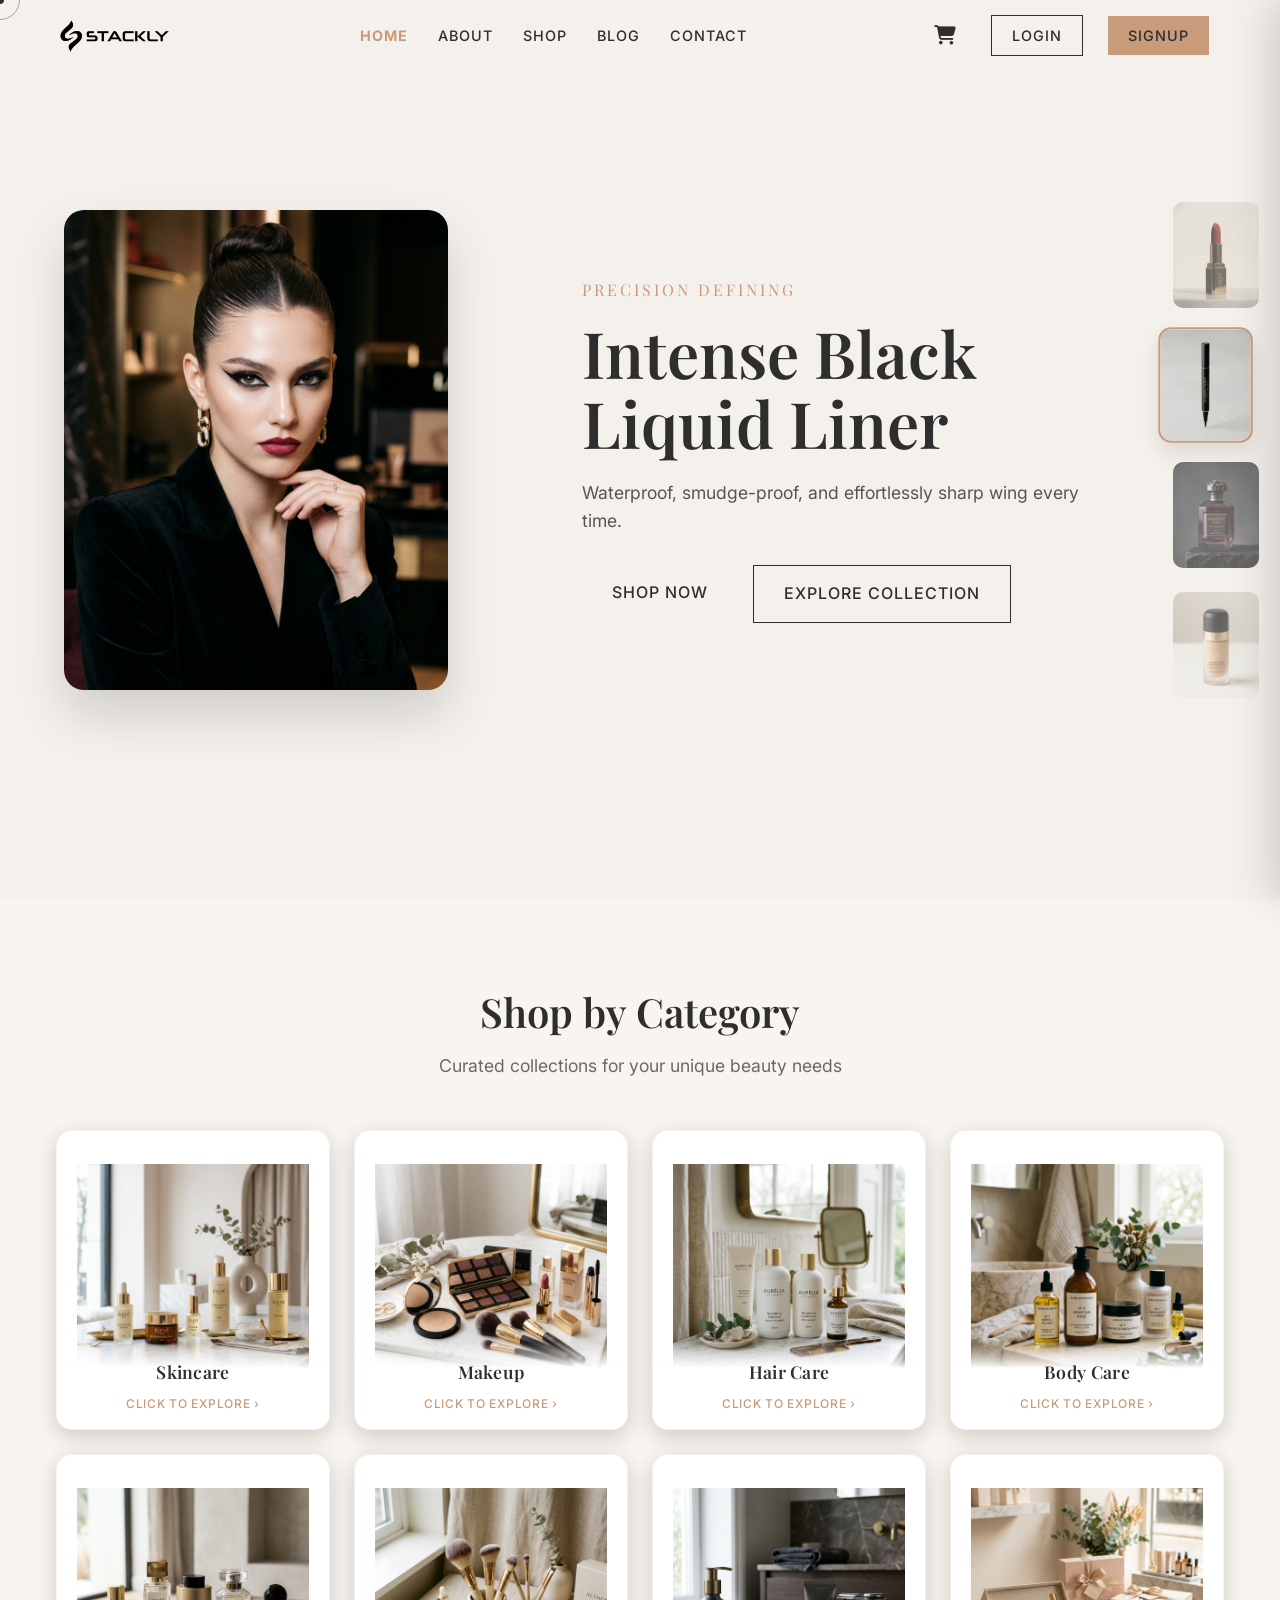
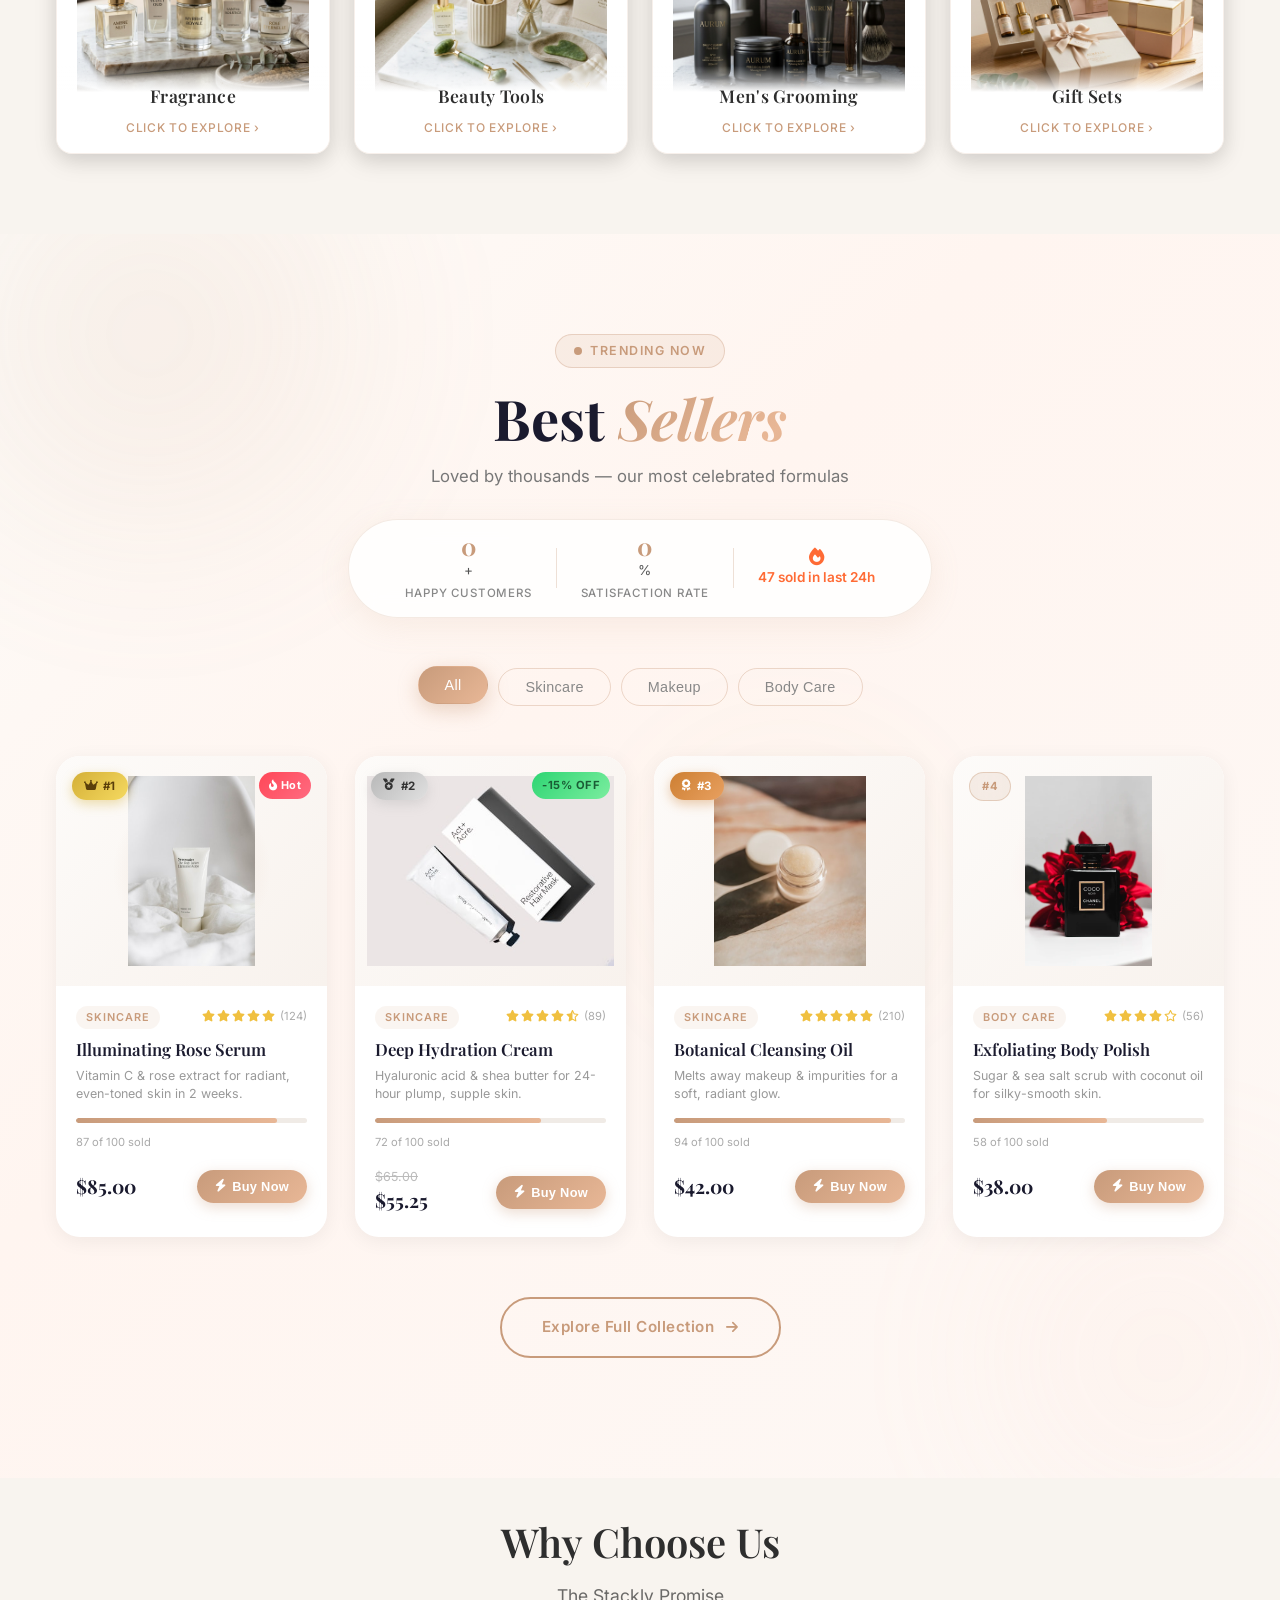
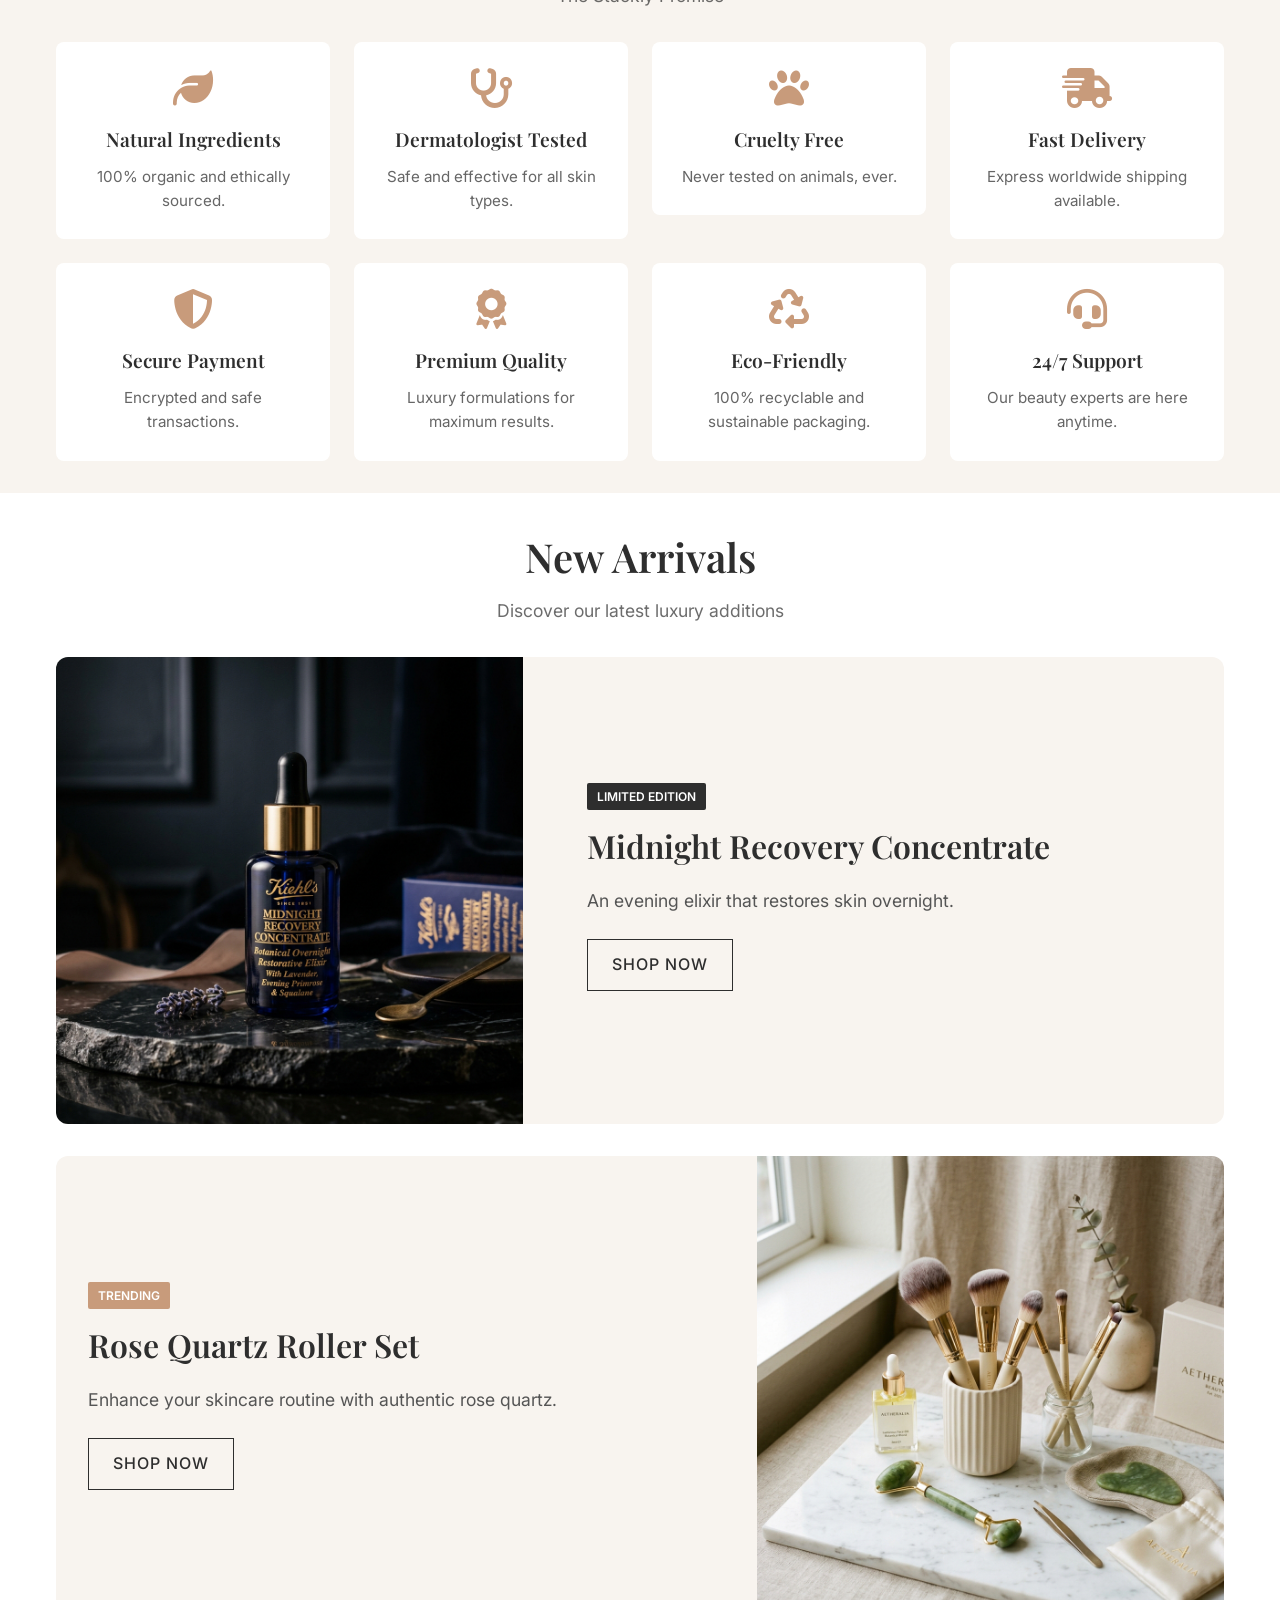
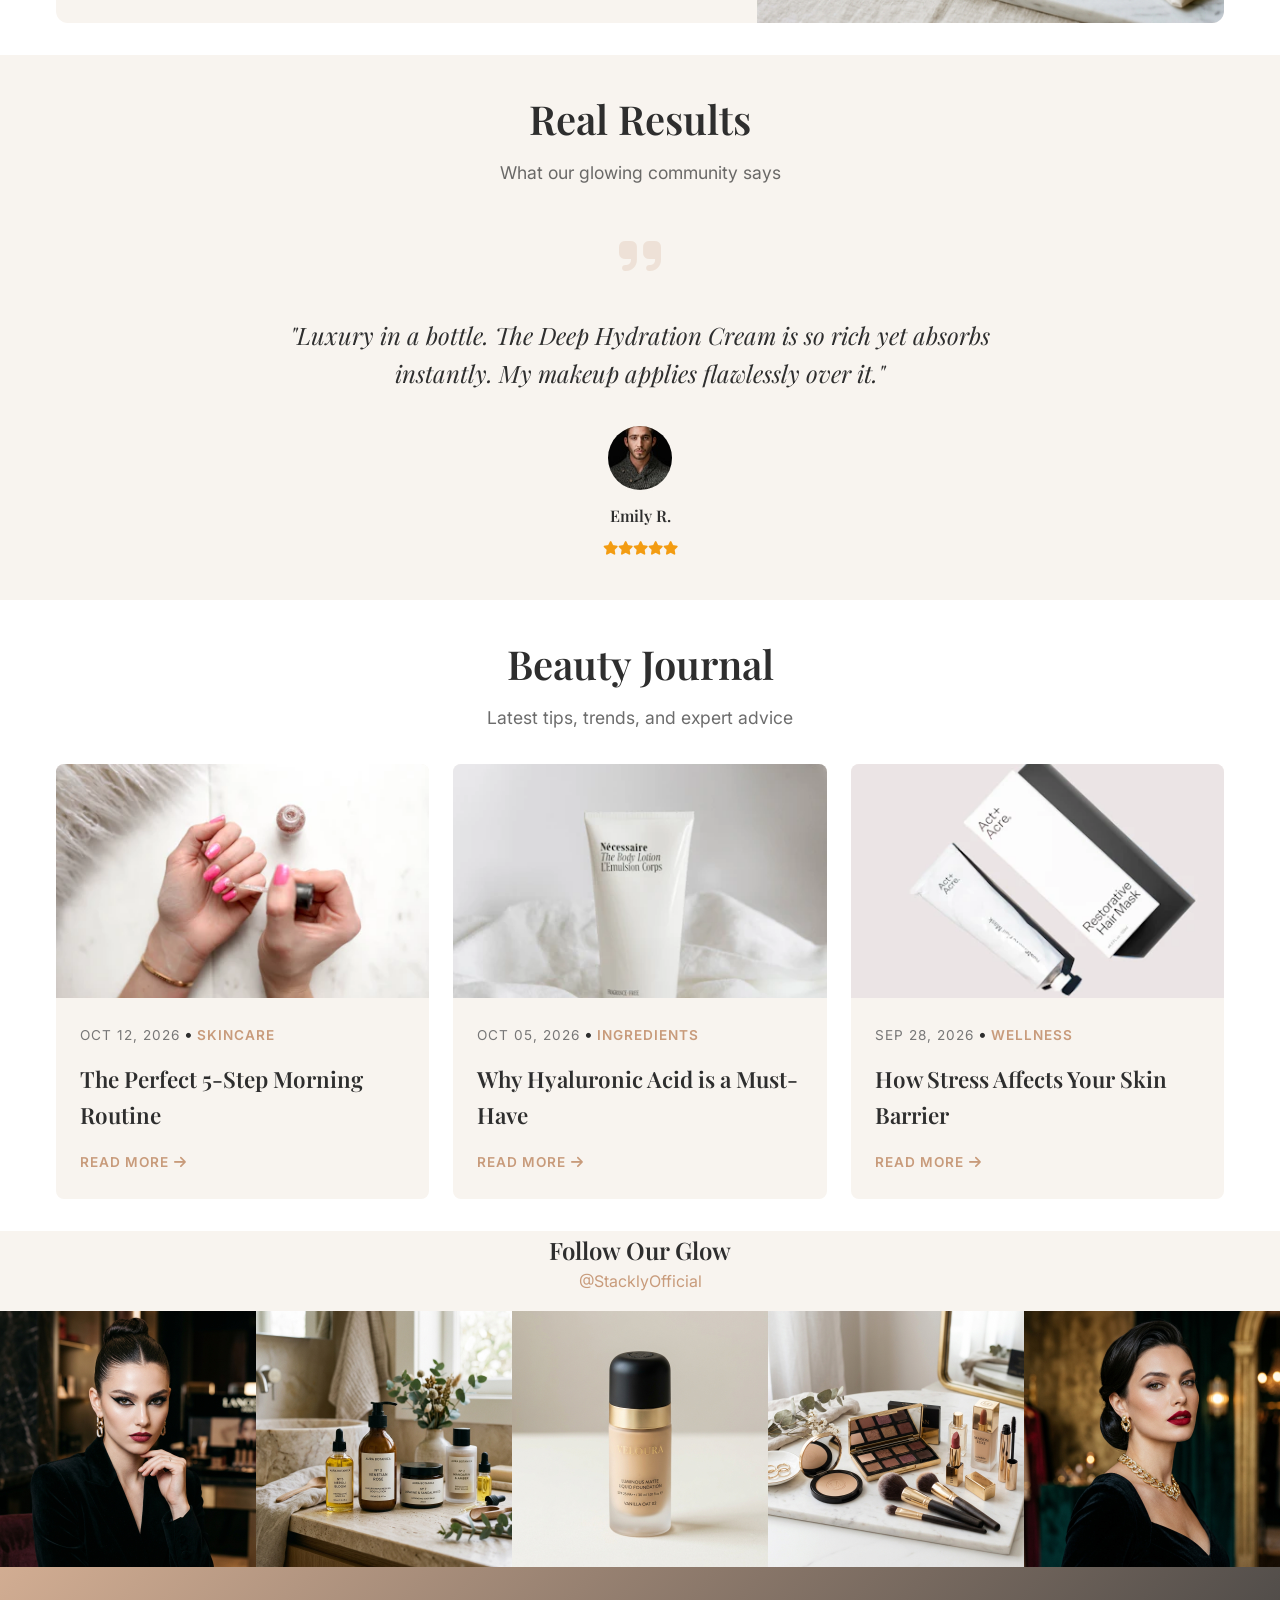
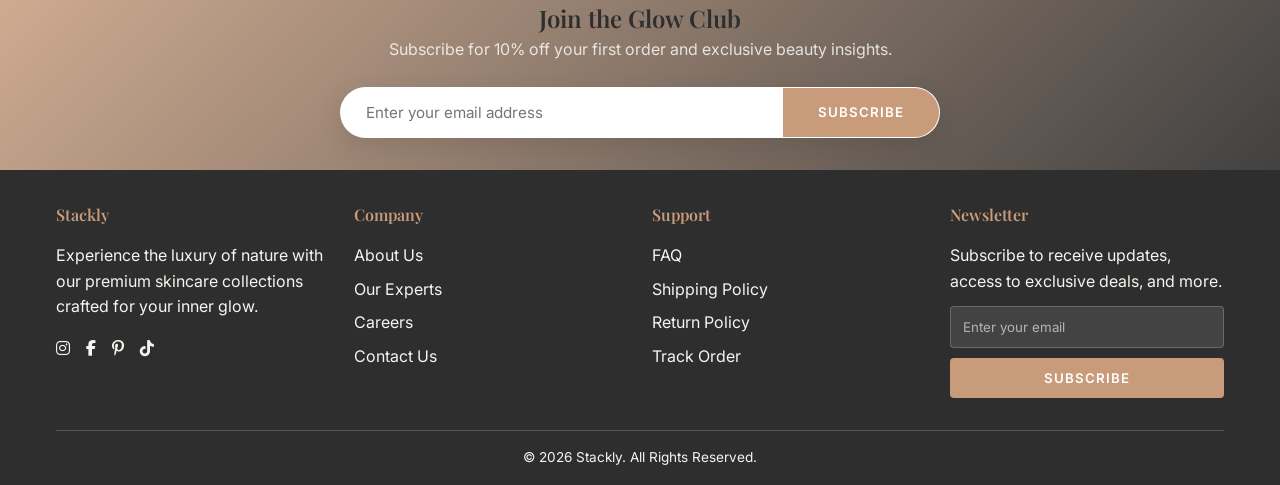
==== index.html @ b88cd5b3 "Add files via upload" ====
﻿<!DOCTYPE html>
<html lang="en">
<head>
    <meta charset="UTF-8">
    <meta name="viewport" content="width=device-width, initial-scale=1.0">
    <meta name="description" content="Stackly - Premium Beauty & Skincare Products">
    <title>Stackly | Premium Beauty</title>
    
    <!-- Google Fonts -->
    <link rel="preconnect" href="https://fonts.googleapis.com">
    <link rel="preconnect" href="https://fonts.gstatic.com" crossorigin>
    <link href="https://fonts.googleapis.com/css2?family=Inter:wght@300;400;500;600&family=Playfair+Display:ital,wght@0,400;0,600;0,700;1,400&display=swap" rel="stylesheet">
    
    <!-- Font Awesome -->
    <link rel="stylesheet" href="https://cdnjs.cloudflare.com/ajax/libs/font-awesome/6.4.0/css/all.min.css">
    
    <!-- AOS CSS -->
    <link href="https://unpkg.com/aos@2.3.1/dist/aos.css" rel="stylesheet">
    
    <!-- Custom CSS -->
    <link rel="stylesheet" href="assets/css/style.css?v=2">
    <link rel="stylesheet" href="assets/css/animations.css?v=2">
    <link rel="stylesheet" href="assets/css/responsive-fixes.css">
    <link rel="stylesheet" href="assets/css/category-flip.css">
    <link rel="stylesheet" href="assets/css/candy.css">
    <script src="assets/js/header.js"></script>
    <link rel="stylesheet" href="assets/css/header.css">
</head>
<body>
    <!-- Custom Cursor -->
    <div class="custom-cursor"></div>
    <div class="custom-cursor-follower"></div>

    <!-- Header -->
    <stackly-header></stackly-header>

        <!-- Ultimate Hero Slider Section -->
        <!-- Ultimate Premium Hero Slider -->
        <!-- Ultimate Premium Hero Slider -->
        <!-- Ultimate Premium Hero Slider -->
        <section class="premium-hero" id="home">
            <!-- Particles Container -->
            <div id="hero-particles"></div>
            
            <div class="hero-slider-wrapper">
                <!-- Slide 1 (Lipstick) -->
                <div class="hero-slide active" data-bg="#fdfbf7">
                    <div class="hero-col-visual">
                        <div class="hero-model-box slide-anim-up">
                            <img src="images/hero_model_lipstick.png" alt="Model" class="hero-small-model" onerror="this.onerror=null;this.src='images/hero_model_lipstick.png'">
                        </div>
                    </div>
                    <div class="hero-col-content slide-anim-left">
                        <div class="hero-text-block">
                            <div class="subheading">Velvet Matte</div>
                            <h1>Luxe Lipstick Collection</h1>
                            <p class="desc">Rich pigmentation meets deep hydration in our iconic red shade.</p>
                            <div class="hero-actions">
                                <a href="shop.html" class="btn">Shop Now</a>
                                <a href="shop.html" class="btn btn-outline">Explore Collection</a>
                            </div>
                        </div>
                    </div>
                </div>

                <!-- Slide 2 (Eyeliner) -->
                <div class="hero-slide" data-bg="#f4f0ec">
                    <div class="hero-col-visual">
                        <div class="hero-model-box slide-anim-up">
                            <img src="images/hero_model_eyeliner.png" alt="Model" class="hero-small-model" onerror="this.onerror=null;this.src='images/hero_model_lipstick.png'">
                        </div>
                    </div>
                    <div class="hero-col-content slide-anim-left">
                        <div class="hero-text-block">
                            <div class="subheading">Precision Defining</div>
                            <h1>Intense Black Liquid Liner</h1>
                            <p class="desc">Waterproof, smudge-proof, and effortlessly sharp wing every time.</p>
                            <div class="hero-actions">
                                <a href="shop.html" class="btn">Shop Now</a>
                                <a href="shop.html" class="btn btn-outline">Explore Collection</a>
                            </div>
                        </div>
                    </div>
                </div>

                <!-- Slide 3 (Perfume) -->
                <div class="hero-slide" data-bg="#f9f3f4">
                    <div class="hero-col-visual">
                        <div class="hero-model-box slide-anim-up">
                            <img src="images/hero_model_perfume.png" alt="Model" class="hero-small-model" onerror="this.onerror=null;this.src='images/hero_model_lipstick.png'">
                        </div>
                    </div>
                    <div class="hero-col-content slide-anim-left">
                        <div class="hero-text-block">
                            <div class="subheading">Signature Scent</div>
                            <h1>Midnight Rose Eau de Parfum</h1>
                            <p class="desc">An intoxicating blend of dark florals and warm vanilla notes.</p>
                            <div class="hero-actions">
                                <a href="shop.html" class="btn">Shop Now</a>
                                <a href="shop.html" class="btn btn-outline">Explore Collection</a>
                            </div>
                        </div>
                    </div>
                </div>

                <!-- Slide 4 (Skin/Foundation) -->
                <div class="hero-slide" data-bg="var(--color-bg)">
                    <div class="hero-col-visual">
                        <div class="hero-model-box slide-anim-up">
                            <img src="images/hero_model_foundation.png" alt="Model" class="hero-small-model" onerror="this.onerror=null;this.src='images/hero_model_lipstick.png'">
                        </div>
                    </div>
                    <div class="hero-col-content slide-anim-left">
                        <div class="hero-text-block">
                            <div class="subheading">Flawless Finish</div>
                            <h1>Luminous Matte Foundation</h1>
                            <p class="desc">Achieve a perfect, long-lasting glow with our lightweight formula.</p>
                            <div class="hero-actions">
                                <a href="shop.html" class="btn">Shop Now</a>
                                <a href="shop.html" class="btn btn-outline">Explore Collection</a>
                            </div>
                        </div>
                    </div>
                </div>
            </div>
            
            <!-- Right Column Thumbnails -->
            <div class="hero-col-right">
                <div class="hero-thumbs">
                    <div class="hero-thumb active" data-index="0">
                        <img src="images/hero_thumb_lipstick.png" alt="Lipstick">
                    </div>
                    <div class="hero-thumb" data-index="1">
                        <img src="images/hero_thumb_eyeliner.png" alt="Eyeliner">
                    </div>
                    <div class="hero-thumb" data-index="2">
                        <img src="images/hero_thumb_perfume.png" alt="Perfume">
                    </div>
                    <div class="hero-thumb" data-index="3">
                        <img src="images/hero_thumb_foundation.png" alt="Foundation">
                    </div>
                </div>
            </div>
        </section>

        <!-- Shop By Category Section -->
        <section class="shop-categories section-padding" id="categories" style="background-color: var(--color-bg);">
            <div class="container">
                <div class="section-header" data-aos="fade-up">
                    <h2>Shop by Category</h2>
                    <p>Curated collections for your unique beauty needs</p>
                </div>
                <div class="category-grid">
                    <!-- Skincare -->
                    <div class="category-card" data-aos="fade-up" data-aos-delay="100">
                        <div class="card-inner">
                            <div class="card-front">
                                <div class="cat-img">
                                    <img src="images/cat_skincare.png" alt="Skincare" loading="lazy" onerror="this.onerror=null;this.src='images/cat_skincare.png'">
                                </div>
                                <div class="cat-name">
                                    <h3>Skincare</h3>
                                    <span class="cat-hint">Click to explore ›</span>
                                </div>
                            </div>
                            <div class="card-back">
                                <h4>Skincare</h4>
                                <p class="cat-back-desc">Cleanses, hydrates, and protects your skin.</p>
                                <ul class="cat-back-list">
                                    <li>• Cleansers, toners, serums & moisturizers</li>
                                    <li>• Morning & evening routine</li>
                                    <li>• Suitable for all skin types</li>
                                </ul>
                                <a href="shop.html" class="btn-flip-explore">Explore Collection →</a>
                            </div>
                        </div>
                    </div>
                    <!-- Makeup -->
                    <div class="category-card" data-aos="fade-up" data-aos-delay="150">
                        <div class="card-inner">
                            <div class="card-front">
                                <div class="cat-img">
                                    <img src="images/cat_makeup.png" alt="Makeup" loading="lazy" onerror="this.onerror=null;this.src='images/cat_skincare.png'">
                                </div>
                                <div class="cat-name">
                                    <h3>Makeup</h3>
                                    <span class="cat-hint">Click to explore ›</span>
                                </div>
                            </div>
                            <div class="card-back">
                                <h4>Makeup</h4>
                                <p class="cat-back-desc">Enhance your natural beauty effortlessly.</p>
                                <ul class="cat-back-list">
                                    <li>• Foundation, concealer, blush & lipstick</li>
                                    <li>• Long-wearing, skin-loving formulas</li>
                                    <li>• For everyday & special occasions</li>
                                </ul>
                                <a href="shop.html" class="btn-flip-explore">Explore Collection →</a>
                            </div>
                        </div>
                    </div>
                    <!-- Hair Care -->
                    <div class="category-card" data-aos="fade-up" data-aos-delay="200">
                        <div class="card-inner">
                            <div class="card-front">
                                <div class="cat-img">
                                    <img src="images/cat_hair.png" alt="Hair Care" loading="lazy" onerror="this.onerror=null;this.src='images/cat_skincare.png'">
                                </div>
                                <div class="cat-name">
                                    <h3>Hair Care</h3>
                                    <span class="cat-hint">Click to explore ›</span>
                                </div>
                            </div>
                            <div class="card-back">
                                <h4>Hair Care</h4>
                                <p class="cat-back-desc">Nourishes, strengthens, and protects your hair.</p>
                                <ul class="cat-back-list">
                                    <li>• Shampoo, conditioner & hair masks</li>
                                    <li>• For all hair types – dry, oily, curly</li>
                                    <li>• Repairs damage & boosts shine</li>
                                </ul>
                                <a href="shop.html" class="btn-flip-explore">Explore Collection →</a>
                            </div>
                        </div>
                    </div>
                    <!-- Body Care -->
                    <div class="category-card" data-aos="fade-up" data-aos-delay="250">
                        <div class="card-inner">
                            <div class="card-front">
                                <div class="cat-img">
                                    <img src="images/cat_bodycare.png" alt="Body Care" loading="lazy" onerror="this.onerror=null;this.src='images/cat_skincare.png'">
                                </div>
                                <div class="cat-name">
                                    <h3>Body Care</h3>
                                    <span class="cat-hint">Click to explore ›</span>
                                </div>
                            </div>
                            <div class="card-back">
                                <h4>Body Care</h4>
                                <p class="cat-back-desc">Keeps your skin soft, smooth, and moisturized.</p>
                                <ul class="cat-back-list">
                                    <li>• Body wash, lotion, scrub & butter</li>
                                    <li>• Use after shower for best results</li>
                                    <li>• Suitable for all skin types</li>
                                </ul>
                                <a href="shop.html" class="btn-flip-explore">Explore Collection →</a>
                            </div>
                        </div>
                    </div>
                    <!-- Fragrance -->
                    <div class="category-card" data-aos="fade-up" data-aos-delay="300">
                        <div class="card-inner">
                            <div class="card-front">
                                <div class="cat-img">
                                    <img src="images/cat_fragrance.png" alt="Fragrance" loading="lazy" onerror="this.onerror=null;this.src='images/cat_skincare.png'">
                                </div>
                                <div class="cat-name">
                                    <h3>Fragrance</h3>
                                    <span class="cat-hint">Click to explore ›</span>
                                </div>
                            </div>
                            <div class="card-back">
                                <h4>Fragrance</h4>
                                <p class="cat-back-desc">Long-lasting perfumes & body mists.</p>
                                <ul class="cat-back-list">
                                    <li>• Floral, fruity, woody & fresh notes</li>
                                    <li>• EDP, EDT & body mist options</li>
                                    <li>• Lasts 8–12 hours</li>
                                </ul>
                                <a href="shop.html" class="btn-flip-explore">Explore Collection →</a>
                            </div>
                        </div>
                    </div>
                    <!-- Beauty Tools -->
                    <div class="category-card" data-aos="fade-up" data-aos-delay="350">
                        <div class="card-inner">
                            <div class="card-front">
                                <div class="cat-img">
                                    <img src="images/cat_tools.png" alt="Beauty Tools" loading="lazy" onerror="this.onerror=null;this.src='images/cat_skincare.png'">
                                </div>
                                <div class="cat-name">
                                    <h3>Beauty Tools</h3>
                                    <span class="cat-hint">Click to explore ›</span>
                                </div>
                            </div>
                            <div class="card-back">
                                <h4>Beauty Tools</h4>
                                <p class="cat-back-desc">Salon-grade tools for home use.</p>
                                <ul class="cat-back-list">
                                    <li>• Brushes, blenders & rollers</li>
                                    <li>• Cleansing & styling tools</li>
                                    <li>• Dermatologist-recommended</li>
                                </ul>
                                <a href="shop.html" class="btn-flip-explore">Explore Collection →</a>
                            </div>
                        </div>
                    </div>
                    <!-- Men's Grooming -->
                    <div class="category-card" data-aos="fade-up" data-aos-delay="400">
                        <div class="card-inner">
                            <div class="card-front">
                                <div class="cat-img">
                                    <img src="images/cat_mens.png" alt="Men's Grooming" loading="lazy" onerror="this.onerror=null;this.src='images/cat_skincare.png'">
                                </div>
                                <div class="cat-name">
                                    <h3>Men's Grooming</h3>
                                    <span class="cat-hint">Click to explore ›</span>
                                </div>
                            </div>
                            <div class="card-back">
                                <h4>Men's Grooming</h4>
                                <p class="cat-back-desc">Complete grooming for the modern man.</p>
                                <ul class="cat-back-list">
                                    <li>• Face wash, beard oil & shaving cream</li>
                                    <li>• Styling products & perfumes</li>
                                    <li>• Dermatologist tested formulas</li>
                                </ul>
                                <a href="shop.html" class="btn-flip-explore">Explore Collection →</a>
                            </div>
                        </div>
                    </div>
                    <!-- Gift Sets -->
                    <div class="category-card" data-aos="fade-up" data-aos-delay="450">
                        <div class="card-inner">
                            <div class="card-front">
                                <div class="cat-img">
                                    <img src="images/cat_gifts.png" alt="Gift Sets" loading="lazy" onerror="this.onerror=null;this.src='images/cat_skincare.png'">
                                </div>
                                <div class="cat-name">
                                    <h3>Gift Sets</h3>
                                    <span class="cat-hint">Click to explore ›</span>
                                </div>
                            </div>
                            <div class="card-back">
                                <h4>Gift Sets</h4>
                                <p class="cat-back-desc">Curated luxury beauty gift collections.</p>
                                <ul class="cat-back-list">
                                    <li>• For birthdays, festivals & anniversaries</li>
                                    <li>• Beautifully packaged gift boxes</li>
                                    <li>• Customisable sets available</li>
                                </ul>
                                <a href="shop.html" class="btn-flip-explore">Explore Collection →</a>
                            </div>
                        </div>
                    </div>
                </div>
            </div>
        </section>

        <!-- Best Sellers - Professional Redesign -->
        <section class="pro-bestsellers-section" id="best-sellers">
            <div class="bs-bg-orb bs-orb-1"></div>
            <div class="bs-bg-orb bs-orb-2"></div>
            <div class="bs-bg-orb bs-orb-3"></div>

            <div class="container">
                <div class="bs-header" data-aos="fade-up">
                    <div class="bs-label-pill">
                        <span class="bs-label-dot"></span>
                        <span>Trending Now</span>
                    </div>
                    <h2 class="bs-title">Best <em>Sellers</em></h2>
                    <p class="bs-subtitle">Loved by thousands &mdash; our most celebrated formulas</p>
                    <div class="bs-stats-bar" data-aos="fade-up" data-aos-delay="100">
                        <div class="bs-stat">
                            <span class="bs-stat-num" data-count="12400">0</span>+
                            <span class="bs-stat-lbl">Happy Customers</span>
                        </div>
                        <div class="bs-stat-divider"></div>
                        <div class="bs-stat">
                            <span class="bs-stat-num" data-count="98">0</span>%
                            <span class="bs-stat-lbl">Satisfaction Rate</span>
                        </div>
                        <div class="bs-stat-divider"></div>
                        <div class="bs-stat">
                            <i class="fa-solid fa-fire bs-fire-icon"></i>
                            <span class="bs-stat-live">47 sold in last 24h</span>
                        </div>
                    </div>
                </div>

                <div class="bs-filter-tabs" data-aos="fade-up" data-aos-delay="150">
                    <button class="bs-tab active" data-filter="all">All</button>
                    <button class="bs-tab" data-filter="skincare">Skincare</button>
                    <button class="bs-tab" data-filter="makeup">Makeup</button>
                    <button class="bs-tab" data-filter="bodycare">Body Care</button>
                </div>

                <div class="bs-product-grid">

                    <!-- Product 1 - #1 Ranked -->
                    <div class="bs-product-card" data-category="skincare" data-aos="fade-up" data-aos-delay="100"
                         data-name="Illuminating Rose Serum" data-price="$85.00" data-rating="5" data-reviews="124"
                         data-desc="A luxurious vitamin C and rose extract serum that brightens dull skin, evens tone, and delivers deep 24-hour hydration. Suitable for all skin types."
                         data-img="images/prod_serum.webp">
                        <div class="bs-rank-badge bs-rank-gold"><i class="fa-solid fa-crown"></i> #1</div>
                        <div class="bs-hot-tag"><i class="fa-solid fa-fire-flame-curved"></i> Hot</div>
                        <div class="bs-img-zone">
                            <div class="bs-img-glow"></div>
                            <img src="images/prod_serum.webp" alt="Illuminating Rose Serum" loading="lazy" onerror="this.onerror=null;this.src='images/prod_cream.webp'">
                            <div class="bs-action-ring">
                                <button class="bs-action-btn add-to-cart" title="Add to Cart"><i class="fa-solid fa-cart-plus"></i></button>
                                <button class="bs-action-btn quick-view-btn" title="Quick View"><i class="fa-regular fa-eye"></i></button>
                                <button class="bs-action-btn wishlist-btn" title="Wishlist"><i class="fa-regular fa-heart"></i></button>
                            </div>
                        </div>
                        <div class="bs-card-body">
                            <div class="bs-card-top">
                                <span class="bs-category-tag">Skincare</span>
                                <div class="bs-stars">
                                    <i class="fa-solid fa-star"></i><i class="fa-solid fa-star"></i><i class="fa-solid fa-star"></i><i class="fa-solid fa-star"></i><i class="fa-solid fa-star"></i>
                                    <span class="bs-review-count">(124)</span>
                                </div>
                            </div>
                            <h3 class="bs-product-name">Illuminating Rose Serum</h3>
                            <p class="bs-product-desc">Vitamin C &amp; rose extract for radiant, even-toned skin in 2 weeks.</p>
                            <div class="bs-purchase-bar">
                                <div class="bs-bar-track"><div class="bs-bar-fill" style="width:87%"></div></div>
                                <span class="bs-bar-label">87 of 100 sold</span>
                            </div>
                            <div class="bs-price-row">
                                <span class="bs-price">$85.00</span>
                                <div class="bs-cta-btns">
                                    <button class="bs-btn-cart add-to-cart"><i class="fa-solid fa-cart-shopping"></i></button>
                                    <button class="bs-btn-buy btn-buy"><i class="fa-solid fa-bolt"></i> Buy Now</button>
                                </div>
                            </div>
                        </div>
                    </div>

                    <!-- Product 2 - #2 Ranked -->
                    <div class="bs-product-card" data-category="skincare" data-aos="fade-up" data-aos-delay="200"
                         data-name="Deep Hydration Cream" data-price="$55.25" data-old-price="$65.00" data-rating="4.5" data-reviews="89"
                         data-desc="An ultra-rich moisturising cream infused with hyaluronic acid and shea butter. Locks in moisture for 24 hours, leaving skin plump and supple."
                         data-img="images/prod_cream.webp">
                        <div class="bs-rank-badge bs-rank-silver"><i class="fa-solid fa-medal"></i> #2</div>
                        <div class="bs-discount-tag">-15% OFF</div>
                        <div class="bs-img-zone">
                            <div class="bs-img-glow bs-glow-silver"></div>
                            <img src="images/prod_cream.webp" alt="Deep Hydration Cream" loading="lazy" onerror="this.onerror=null;this.src='images/prod_cream.webp'">
                            <div class="bs-action-ring">
                                <button class="bs-action-btn add-to-cart" title="Add to Cart"><i class="fa-solid fa-cart-plus"></i></button>
                                <button class="bs-action-btn quick-view-btn" title="Quick View"><i class="fa-regular fa-eye"></i></button>
                                <button class="bs-action-btn wishlist-btn" title="Wishlist"><i class="fa-regular fa-heart"></i></button>
                            </div>
                        </div>
                        <div class="bs-card-body">
                            <div class="bs-card-top">
                                <span class="bs-category-tag">Skincare</span>
                                <div class="bs-stars">
                                    <i class="fa-solid fa-star"></i><i class="fa-solid fa-star"></i><i class="fa-solid fa-star"></i><i class="fa-solid fa-star"></i><i class="fa-regular fa-star-half-stroke"></i>
                                    <span class="bs-review-count">(89)</span>
                                </div>
                            </div>
                            <h3 class="bs-product-name">Deep Hydration Cream</h3>
                            <p class="bs-product-desc">Hyaluronic acid &amp; shea butter for 24-hour plump, supple skin.</p>
                            <div class="bs-purchase-bar">
                                <div class="bs-bar-track"><div class="bs-bar-fill" style="width:72%"></div></div>
                                <span class="bs-bar-label">72 of 100 sold</span>
                            </div>
                            <div class="bs-price-row">
                                <div>
                                    <span class="bs-old-price">$65.00</span>
                                    <span class="bs-price">$55.25</span>
                                </div>
                                <div class="bs-cta-btns">
                                    <button class="bs-btn-cart add-to-cart"><i class="fa-solid fa-cart-shopping"></i></button>
                                    <button class="bs-btn-buy btn-buy"><i class="fa-solid fa-bolt"></i> Buy Now</button>
                                </div>
                            </div>
                        </div>
                    </div>

                    <!-- Product 3 - #3 Ranked -->
                    <div class="bs-product-card" data-category="skincare" data-aos="fade-up" data-aos-delay="300"
                         data-name="Botanical Cleansing Oil" data-price="$42.00" data-rating="5" data-reviews="210"
                         data-desc="A gentle oil-based cleanser that melts away makeup, sunscreen, and impurities without stripping the skin. Leaves a soft, clean glow."
                         data-img="images/prod_oil.webp">
                        <div class="bs-rank-badge bs-rank-bronze"><i class="fa-solid fa-award"></i> #3</div>
                        <div class="bs-img-zone">
                            <div class="bs-img-glow bs-glow-bronze"></div>
                            <img src="images/prod_oil.webp" alt="Botanical Cleansing Oil" loading="lazy" onerror="this.onerror=null;this.src='images/prod_cream.webp'">
                            <div class="bs-action-ring">
                                <button class="bs-action-btn add-to-cart" title="Add to Cart"><i class="fa-solid fa-cart-plus"></i></button>
                                <button class="bs-action-btn quick-view-btn" title="Quick View"><i class="fa-regular fa-eye"></i></button>
                                <button class="bs-action-btn wishlist-btn" title="Wishlist"><i class="fa-regular fa-heart"></i></button>
                            </div>
                        </div>
                        <div class="bs-card-body">
                            <div class="bs-card-top">
                                <span class="bs-category-tag">Skincare</span>
                                <div class="bs-stars">
                                    <i class="fa-solid fa-star"></i><i class="fa-solid fa-star"></i><i class="fa-solid fa-star"></i><i class="fa-solid fa-star"></i><i class="fa-solid fa-star"></i>
                                    <span class="bs-review-count">(210)</span>
                                </div>
                            </div>
                            <h3 class="bs-product-name">Botanical Cleansing Oil</h3>
                            <p class="bs-product-desc">Melts away makeup &amp; impurities for a soft, radiant glow.</p>
                            <div class="bs-purchase-bar">
                                <div class="bs-bar-track"><div class="bs-bar-fill" style="width:94%"></div></div>
                                <span class="bs-bar-label">94 of 100 sold</span>
                            </div>
                            <div class="bs-price-row">
                                <span class="bs-price">$42.00</span>
                                <div class="bs-cta-btns">
                                    <button class="bs-btn-cart add-to-cart"><i class="fa-solid fa-cart-shopping"></i></button>
                                    <button class="bs-btn-buy btn-buy"><i class="fa-solid fa-bolt"></i> Buy Now</button>
                                </div>
                            </div>
                        </div>
                    </div>

                    <!-- Product 4 -->
                    <div class="bs-product-card" data-category="bodycare" data-aos="fade-up" data-aos-delay="400"
                         data-name="Exfoliating Body Polish" data-price="$38.00" data-rating="4" data-reviews="56"
                         data-desc="A luxurious sugar and sea salt scrub with coconut oil that sloughs away dead skin, revealing silky-smooth skin. Use 2-3 times per week."
                         data-img="images/image_15.webp">
                        <div class="bs-rank-badge bs-rank-regular">#4</div>
                        <div class="bs-img-zone">
                            <div class="bs-img-glow bs-glow-rose"></div>
                            <img src="images/image_15.webp" alt="Exfoliating Body Polish" loading="lazy" onerror="this.onerror=null;this.src='images/prod_serum.webp'">
                            <div class="bs-action-ring">
                                <button class="bs-action-btn add-to-cart" title="Add to Cart"><i class="fa-solid fa-cart-plus"></i></button>
                                <button class="bs-action-btn quick-view-btn" title="Quick View"><i class="fa-regular fa-eye"></i></button>
                                <button class="bs-action-btn wishlist-btn" title="Wishlist"><i class="fa-regular fa-heart"></i></button>
                            </div>
                        </div>
                        <div class="bs-card-body">
                            <div class="bs-card-top">
                                <span class="bs-category-tag">Body Care</span>
                                <div class="bs-stars">
                                    <i class="fa-solid fa-star"></i><i class="fa-solid fa-star"></i><i class="fa-solid fa-star"></i><i class="fa-solid fa-star"></i><i class="fa-regular fa-star"></i>
                                    <span class="bs-review-count">(56)</span>
                                </div>
                            </div>
                            <h3 class="bs-product-name">Exfoliating Body Polish</h3>
                            <p class="bs-product-desc">Sugar &amp; sea salt scrub with coconut oil for silky-smooth skin.</p>
                            <div class="bs-purchase-bar">
                                <div class="bs-bar-track"><div class="bs-bar-fill" style="width:58%"></div></div>
                                <span class="bs-bar-label">58 of 100 sold</span>
                            </div>
                            <div class="bs-price-row">
                                <span class="bs-price">$38.00</span>
                                <div class="bs-cta-btns">
                                    <button class="bs-btn-cart add-to-cart"><i class="fa-solid fa-cart-shopping"></i></button>
                                    <button class="bs-btn-buy btn-buy"><i class="fa-solid fa-bolt"></i> Buy Now</button>
                                </div>
                            </div>
                        </div>
                    </div>

                </div>

                <div class="bs-view-all" data-aos="fade-up">
                    <a href="shop.html" class="bs-view-all-btn">
                        <span>Explore Full Collection</span>
                        <i class="fa-solid fa-arrow-right"></i>
                    </a>
                </div>
            </div>
        </section>

        <!-- Why Choose Us -->
        <section class="section-padding why-choose-us" style="background-color: var(--color-beige);">
            <div class="container">
                <div class="section-header" data-aos="fade-up">
                    <h2>Why Choose Us</h2>
                    <p>The Stackly Promise</p>
                </div>
                <div class="features-bg-blobs"><div class="blob blob-1"></div><div class="blob blob-2"></div></div>
                <div class="features-grid">
                    <div data-aos="fade-up" data-aos-delay="0"><div class="feature-card interactive-feature" data-theme="#2e8b57" data-shadow="rgba(46,139,87,0.4)" onclick="createRipple(event); activateFeature(this)">
                        <i class="fa-solid fa-leaf feature-icon anim-sway"></i>
                        <h3>Natural Ingredients</h3>
                        <p>100% organic and ethically sourced.</p>
                    </div></div>
                    <div data-aos="fade-up" data-aos-delay="100"><div class="feature-card interactive-feature" data-theme="#007bff" data-shadow="rgba(0,123,255,0.4)" onclick="createRipple(event); activateFeature(this)">
                        <i class="fa-solid fa-stethoscope feature-icon anim-pulse"></i>
                        <h3>Dermatologist Tested</h3>
                        <p>Safe and effective for all skin types.</p>
                    </div></div>
                    <div data-aos="fade-up" data-aos-delay="200"><div class="feature-card interactive-feature" data-theme="#8e44ad" data-shadow="rgba(142,68,173,0.4)" onclick="createRipple(event); activateFeature(this)">
                        <i class="fa-solid fa-paw feature-icon anim-bounce"></i>
                        <h3>Cruelty Free</h3>
                        <p>Never tested on animals, ever.</p>
                    </div></div>
                    <div data-aos="fade-up" data-aos-delay="300"><div class="feature-card interactive-feature" data-theme="#ff8c00" data-shadow="rgba(255,140,0,0.4)" onclick="createRipple(event); activateFeature(this)">
                        <i class="fa-solid fa-truck-fast feature-icon anim-move-right"></i>
                        <h3>Fast Delivery</h3>
                        <p>Express worldwide shipping available.</p>
                    </div></div>
                    <div data-aos="fade-up" data-aos-delay="0"><div class="feature-card interactive-feature" data-theme="#1a237e" data-shadow="rgba(26,35,126,0.4)" onclick="createRipple(event); activateFeature(this)">
                        <i class="fa-solid fa-shield-halved feature-icon anim-glow"></i>
                        <h3>Secure Payment</h3>
                        <p>Encrypted and safe transactions.</p>
                    </div></div>
                    <div data-aos="fade-up" data-aos-delay="100"><div class="feature-card interactive-feature" data-theme="#d4af37" data-shadow="rgba(212,175,55,0.4)" onclick="createRipple(event); activateFeature(this)">
                        <i class="fa-solid fa-award feature-icon anim-rotate"></i>
                        <h3>Premium Quality</h3>
                        <p>Luxury formulations for maximum results.</p>
                    </div></div>
                    <div data-aos="fade-up" data-aos-delay="200"><div class="feature-card interactive-feature" data-theme="#008080" data-shadow="rgba(0,128,128,0.4)" onclick="createRipple(event); activateFeature(this)">
                        <i class="fa-solid fa-recycle feature-icon anim-rotate-slow"></i>
                        <h3>Eco-Friendly</h3>
                        <p>100% recyclable and sustainable packaging.</p>
                    </div></div>
                    <div data-aos="fade-up" data-aos-delay="300"><div class="feature-card interactive-feature" data-theme="#00bcd4" data-shadow="rgba(0,188,212,0.4)" onclick="createRipple(event); activateFeature(this)">
                        <i class="fa-solid fa-headset feature-icon anim-pulse"></i>
                        <h3>24/7 Support</h3>
                        <p>Our beauty experts are here anytime.</p>
                    </div></div>
                </div>
            </div>
        </section>
        <!-- New Arrival Collection -->
        <section class="section-padding new-arrivals" style="background-color: #fff;">
            <div class="container">
                <div class="section-header" data-aos="fade-up">
                    <h2>New Arrivals</h2>
                    <p>Discover our latest luxury additions</p>
                </div>
                <div class="horizontal-cards">
                    <div class="h-card" data-aos="zoom-in">
                        <div class="h-img">
                            <img src="images/arrival_1.png" alt="Limited Edition" loading="lazy" onerror="this.onerror=null;this.src='images/arrival_1.png'">
                        </div>
                        <div class="h-info">
                            <span class="badge" style="position:relative; top:0; left:0; display:inline-block; margin-bottom:10px;">Limited Edition</span>
                            <h3>Midnight Recovery Concentrate</h3>
                            <p>An evening elixir that restores skin overnight.</p>
                            <a href="#" class="btn btn-secondary">Shop Now</a>
                        </div>
                    </div>
                    <div class="h-card reverse" data-aos="zoom-in">
                        <div class="h-img">
                            <img src="images/cat_tools.png" alt="Trending Products" loading="lazy" onerror="this.onerror=null;this.src='images/cat_skincare.png'">
                        </div>
                        <div class="h-info">
                            <span class="badge" style="position:relative; top:0; left:0; display:inline-block; margin-bottom:10px; background:var(--color-rose-gold);">Trending</span>
                            <h3>Rose Quartz Roller Set</h3>
                            <p>Enhance your skincare routine with authentic rose quartz.</p>
                            <a href="#" class="btn btn-secondary">Shop Now</a>
                        </div>
                    </div>
                </div>
            </div>
        </section>

        <!-- Customer Testimonials -->
        <section class="section-padding testimonials" style="background-color: var(--color-beige); text-align:center;">
            <div class="container">
                <div class="section-header" data-aos="fade-up">
                    <h2>Real Results</h2>
                    <p>What our glowing community says</p>
                </div>
                <div class="testimonial-slider-container">
                    <div class="testimonial-track" id="testimonial-track">
                        <div class="testimonial-slide">
                            <div class="quote-icon"><i class="fa-solid fa-quote-right"></i></div>
                            <p class="review">"The Illuminating Rose Serum completely transformed my skin texture in just two weeks. It's a staple in my routine now!"</p>
                            <div class="customer-info">
                                <img loading="lazy" src="images/user_sarah.webp" alt="Sarah J." class="customer-img" onerror="this.onerror=null;this.src='images/user_sarah.webp'">
                                <h4>Sarah J.</h4>
                                <div class="rating"><i class="fa-solid fa-star"></i><i class="fa-solid fa-star"></i><i class="fa-solid fa-star"></i><i class="fa-solid fa-star"></i><i class="fa-solid fa-star"></i></div>
                            </div>
                        </div>
                        <div class="testimonial-slide">
                            <div class="quote-icon"><i class="fa-solid fa-quote-right"></i></div>
                            <p class="review">"Luxury in a bottle. The Deep Hydration Cream is so rich yet absorbs instantly. My makeup applies flawlessly over it."</p>
                            <div class="customer-info">
                                <img loading="lazy" src="images/user_emily.webp" alt="Emily R." class="customer-img" onerror="this.onerror=null;this.src='images/user_sarah.webp'">
                                <h4>Emily R.</h4>
                                <div class="rating"><i class="fa-solid fa-star"></i><i class="fa-solid fa-star"></i><i class="fa-solid fa-star"></i><i class="fa-solid fa-star"></i><i class="fa-solid fa-star"></i></div>
                            </div>
                        </div>
                    </div>
                </div>
            </div>
        </section>

        <!-- Beauty Tips & Blog -->
        <section class="section-padding blog-section" style="background-color: #fff;">
            <div class="container">
                <div class="section-header" data-aos="fade-up">
                    <h2>Beauty Journal</h2>
                    <p>Latest tips, trends, and expert advice</p>
                </div>
                <div class="blog-grid">
                    <div class="blog-card" data-aos="fade-up" data-aos-delay="0">
                        <div class="blog-img">
                            <img src="images/blog_1.png" alt="Blog 1" loading="lazy" onerror="this.onerror=null;this.src='images/blog_1.png'">
                        </div>
                        <div class="blog-content">
                            <span class="date">Oct 12, 2026</span> • <span class="category">Skincare</span>
                            <h3>The Perfect 5-Step Morning Routine</h3>
                            <a href="#" class="read-more">Read More <i class="fa-solid fa-arrow-right"></i></a>
                        </div>
                    </div>
                    <div class="blog-card" data-aos="fade-up" data-aos-delay="1000">
                        <div class="blog-img">
                            <img src="images/blog_2.png" alt="Blog 2" loading="lazy" onerror="this.onerror=null;this.src='images/blog_1.png'">
                        </div>
                        <div class="blog-content">
                            <span class="date">Oct 05, 2026</span> • <span class="category">Ingredients</span>
                            <h3>Why Hyaluronic Acid is a Must-Have</h3>
                            <a href="#" class="read-more">Read More <i class="fa-solid fa-arrow-right"></i></a>
                        </div>
                    </div>
                    <div class="blog-card" data-aos="fade-up" data-aos-delay="2000">
                        <div class="blog-img">
                            <img src="images/blog_3.png" alt="Blog 3" loading="lazy" onerror="this.onerror=null;this.src='images/blog_1.png'">
                        </div>
                        <div class="blog-content">
                            <span class="date">Sep 28, 2026</span> • <span class="category">Wellness</span>
                            <h3>How Stress Affects Your Skin Barrier</h3>
                            <a href="#" class="read-more">Read More <i class="fa-solid fa-arrow-right"></i></a>
                        </div>
                    </div>
                </div>
            </div>
        </section>

        <!-- Instagram Gallery -->
        <section class="instagram-section">
            <div class="container" style="text-align: center; margin-bottom: var(--spacing-md);" data-aos="fade-up">
                <h2>Follow Our Glow</h2>
                <p><a href="#" style="color: var(--color-rose-gold);">@StacklyOfficial</a></p>
            </div>
            <div class="masonry-gallery">
                <div class="insta-item"><img loading="lazy" src="images/hero_model_eyeliner.png" alt="Insta" onerror="this.onerror=null;this.src='images/hero_model_lipstick.png'"><div class="insta-overlay"><i class="fa-brands fa-instagram"></i></div></div>
                <div class="insta-item"><img loading="lazy" src="images/cat_bodycare.png" alt="Insta" onerror="this.onerror=null;this.src='images/cat_skincare.png'"><div class="insta-overlay"><i class="fa-brands fa-instagram"></i></div></div>
                <div class="insta-item"><img loading="lazy" src="images/hero_thumb_foundation.png" alt="Insta" onerror="this.onerror=null;this.src='images/hero_model_lipstick.png'"><div class="insta-overlay"><i class="fa-brands fa-instagram"></i></div></div>
                <div class="insta-item"><img loading="lazy" src="images/cat_makeup.png" alt="Insta" onerror="this.onerror=null;this.src='images/cat_skincare.png'"><div class="insta-overlay"><i class="fa-brands fa-instagram"></i></div></div>
                <div class="insta-item"><img loading="lazy" src="images/hero_model_lipstick.png" alt="Insta" onerror="this.onerror=null;this.src='images/hero_model_lipstick.png'"><div class="insta-overlay"><i class="fa-brands fa-instagram"></i></div></div>
            </div>
        </section>

        <!-- Newsletter Section -->
        <section class="section-padding newsletter-banner" style="background: linear-gradient(135deg, rgba(200, 155, 123, 0.8), rgba(46, 46, 46, 0.9)); color: #fff; text-align: center; position: relative; overflow: hidden;">
            <div class="container" style="position: relative; z-index: 2;" data-aos="zoom-in">
                <h2>Join the Glow Club</h2>
                <p style="color: rgba(255,255,255,0.8); margin-bottom: var(--spacing-lg);">Subscribe for 10% off your first order and exclusive beauty insights.</p>
                <form action="404.html" class="luxury-subscribe" >
                    <input type="email" placeholder="Enter your email address" required >
                    <button type="submit" >Subscribe</button>
                </form>
            </div>
            <div class="animated-bg-circles" style="position: absolute; top: 0; left: 0; width: 100%; height: 100%; pointer-events: none;">
                <!-- CSS animated circles -->
            </div>
        </section>
    </main>

    <!-- Premium Footer -->
    <footer>
        <div class="container">
            <div class="footer-content">
                <div class="footer-col">
                    <h4>Stackly</h4>
                    <p>Experience the luxury of nature with our premium skincare collections crafted for your inner glow.</p>
                    <div class="social-links" style="margin-top: 1rem; display: flex; gap: 1rem;">
                        <a href="404.html"><i class="fa-brands fa-instagram"></i></a>
                        <a href="404.html"><i class="fa-brands fa-facebook-f"></i></a>
                        <a href="404.html"><i class="fa-brands fa-pinterest-p"></i></a>
                        <a href="404.html"><i class="fa-brands fa-tiktok"></i></a>
                    </div>
                </div>
                
                <div class="footer-col">
                    <h4>Company</h4>
                    <ul>
                        <li><a href="about.html">About Us</a></li>
                        <li><a href="404.html">Our Experts</a></li>
                        <li><a href="404.html">Careers</a></li>
                        <li><a href="contact.html">Contact Us</a></li>
                    </ul>
                </div>
                
                <div class="footer-col">
                    <h4>Support</h4>
                    <ul>
                        <li><a href="404.html">FAQ</a></li>
                        <li><a href="404.html">Shipping Policy</a></li>
                        <li><a href="404.html">Return Policy</a></li>
                        <li><a href="404.html">Track Order</a></li>
                    </ul>
                </div>
                
                <div class="footer-col">
                    <h4>Newsletter</h4>
                    <p>Subscribe to receive updates, access to exclusive deals, and more.</p>
                    <form class="newsletter-form">
                        <input type="email" placeholder="Enter your email" required>
                        <button type="submit">SUBSCRIBE</button>
                    </form>
                </div>
            </div>
            
            <div class="footer-bottom">
                <p>&copy; 2026 Stackly. All Rights Reserved.</p>
            </div>
        </div>
    </footer>

    <!-- GSAP & ScrollTrigger -->
    <script src="https://cdnjs.cloudflare.com/ajax/libs/gsap/3.12.2/gsap.min.js"></script>
    <script src="https://cdnjs.cloudflare.com/ajax/libs/gsap/3.12.2/ScrollTrigger.min.js"></script>
    
    <!-- AOS JS -->
    <script src="https://unpkg.com/aos@2.3.1/dist/aos.js"></script>
    
    <!-- Vanilla Tilt JS -->
    <script src="https://cdnjs.cloudflare.com/ajax/libs/vanilla-tilt/1.8.0/vanilla-tilt.min.js"></script>
    

        <!-- ===== CART DRAWER ===== -->
        <div class="cart-overlay" id="cartOverlay"></div>
        <div class="cart-drawer" id="cartDrawer">
            <div class="cart-header">
                <h3><i class="fa-solid fa-bag-shopping"></i> Your Cart <span class="cart-header-count" id="cartHeaderCount">(0 items)</span></h3>
                <button class="cart-close" id="cartClose" aria-label="Close cart">✕</button>
            </div>
            <div class="cart-items" id="cartItems">
                <div class="cart-empty" id="cartEmpty">
                    <i class="fa-solid fa-bag-shopping"></i>
                    <p>Your cart is empty</p>
                    <a href="shop.html" class="btn btn-primary" style="margin-top:12px;">Start Shopping</a>
                </div>
            </div>
            <div class="cart-footer" id="cartFooter" style="display:none;">
                <div class="cart-subtotal">
                    <span>Subtotal</span>
                    <span id="cartSubtotal">$0.00</span>
                </div>
                <div class="cart-subtotal" style="font-size:0.8rem; color:#888; margin-top:-10px;">
                    <span>Shipping</span>
                    <span>Free</span>
                </div>
                <div class="cart-total">
                    <span>Total</span>
                    <span id="cartTotal">$0.00</span>
                </div>
                <button class="btn-checkout"><i class="fa-solid fa-lock"></i> Checkout Securely</button>
                <button class="btn-continue" onclick="window.closeCart()">Continue Shopping</button>
            </div>
        </div>

        <!-- Custom JS -->
    
    <!-- ===== GLOBAL SEARCH OVERLAY ===== -->
    <div class="search-overlay" id="globalSearchOverlay">
        <div class="search-modal">
            <button class="search-close" id="searchClose"><i class="fa-solid fa-xmark"></i></button>
            <h2>What are you looking for?</h2>
            <form id="globalSearchForm">
                <div class="search-input-wrapper">
                    <i class="fa-solid fa-magnifying-glass"></i>
                    <input type="text" id="searchInput" placeholder="Search for products, categories, or brands..." required>
                    <button type="submit" class="btn btn-primary">Search</button>
                </div>
            </form>
            <div class="search-suggestions">
                <span>Popular:</span>
                <a href="shop.html?q=serum">Vitamin C Serum</a>
                <a href="shop.html?q=cream">Hydrating Cream</a>
                <a href="shop.html?q=vegan">Vegan Beauty</a>
            </div>
        </div>
    </div>

    <!-- ===== ADVANCED QUICK VIEW MODAL ===== -->
    <div class="qv-overlay" id="quickViewOverlay">
        <div class="qv-modal advanced-qv" id="quickViewModal">
            <button class="qv-close" id="qvClose"><i class="fa-solid fa-xmark"></i></button>
            <div class="qv-grid">
                <div class="qv-img-container">
                    <img id="qvImage" src="" alt="Product">
                    <span class="qv-badge">In Stock</span>
                </div>
                <div class="qv-details">
                    <div class="qv-rating" id="qvRating">4.8 <i class="fa-solid fa-star"></i> (124 Reviews)</div>
                    <h2 id="qvTitle">Product Name</h2>
                    <h3 id="qvPrice">$0.00</h3>
                    <p class="qv-desc" id="qvDesc">Description</p>
                    <div class="qv-meta">
                        <p><strong>Ingredients:</strong> <span id="qvIngredients">Hyaluronic Acid, Vitamin C, Rose Extract</span></p>
                        <p><strong>SKU:</strong> STK-<span id="qvSku">10294</span></p>
                    </div>
                    <div class="qv-actions-row">
                        <div class="qv-qty">
                            <button id="qvQtyDec">-</button>
                            <input type="number" id="qvQtyInput" value="1" min="1">
                            <button id="qvQtyInc">+</button>
                        </div>
                        <button class="btn btn-primary add-to-cart-back" id="qvCartBtn" style="flex:1;">Add to Cart</button>
                        <button class="btn btn-secondary qv-wish-btn" id="qvWishBtn" title="Add to Wishlist"><i class="fa-regular fa-heart"></i></button>
                    </div>
                </div>
            </div>
        </div>
    </div>

    <script src="assets/js/global-features.js"></script>
    <script src="assets/js/main.js"></script>
    <script src="assets/js/animations.js"></script>
    <!-- Vanilla Tilt JS -->
    <script src="https://cdnjs.cloudflare.com/ajax/libs/vanilla-tilt/1.8.1/vanilla-tilt.min.js"></script>
    <script>
        function createRipple(event) {
            const card = event.currentTarget;
            const circle = document.createElement("span");
            const diameter = Math.max(card.clientWidth, card.clientHeight);
            const radius = diameter / 2;
            const rect = card.getBoundingClientRect();
            circle.style.width = circle.style.height = diameter + "px";
            circle.style.left = (event.clientX - rect.left - radius) + "px";
            circle.style.top = (event.clientY - rect.top - radius) + "px";
            circle.classList.add("ripple");
            const ripple = card.querySelector(".ripple");
            if (ripple) {
                ripple.remove();
            }
            card.appendChild(circle);
            card.classList.toggle('clicked');
        }

        /* ---- Best Sellers: Filter Tabs ---- */
        (function() {
            const tabs = document.querySelectorAll('.bs-tab');
            const cards = document.querySelectorAll('.bs-product-card');
            tabs.forEach(tab => {
                tab.addEventListener('click', function() {
                    tabs.forEach(t => t.classList.remove('active'));
                    this.classList.add('active');
                    const filter = this.dataset.filter;
                    cards.forEach(card => {
                        const cat = card.dataset.category;
                        if (filter === 'all' || cat === filter) {
                            card.style.display = '';
                            card.style.animation = 'bsFadeIn 0.4s ease forwards';
                        } else {
                            card.style.animation = 'bsFadeOut 0.3s ease forwards';
                            setTimeout(() => { card.style.display = 'none'; }, 280);
                        }
                    });
                });
            });
        })();

        /* ---- Best Sellers: Animated Stat Counter ---- */
        (function() {
            function animateCount(el) {
                const target = parseInt(el.dataset.count, 10);
                const duration = 1800;
                const step = target / (duration / 16);
                let current = 0;
                const timer = setInterval(() => {
                    current += step;
                    if (current >= target) { current = target; clearInterval(timer); }
                    el.textContent = Math.floor(current).toLocaleString();
                }, 16);
            }
            const observer = new IntersectionObserver((entries) => {
                entries.forEach(entry => {
                    if (entry.isIntersecting) {
                        document.querySelectorAll('.bs-stat-num').forEach(animateCount);
                        observer.disconnect();
                    }
                });
            }, { threshold: 0.4 });
            const statsBar = document.querySelector('.bs-stats-bar');
            if (statsBar) observer.observe(statsBar);
        })();

        /* ---- Best Sellers: Progress Bar Animation on Scroll ---- */
        (function() {
            const barObserver = new IntersectionObserver((entries) => {
                entries.forEach(entry => {
                    if (entry.isIntersecting) {
                        const fills = entry.target.querySelectorAll('.bs-bar-fill');
                        fills.forEach(fill => {
                            const width = fill.style.width;
                            fill.style.width = '0%';
                            setTimeout(() => { fill.style.width = width; }, 200);
                        });
                        barObserver.unobserve(entry.target);
                    }
                });
            }, { threshold: 0.3 });
            document.querySelectorAll('.bs-product-card').forEach(card => barObserver.observe(card));
        })();
    </script>

    <!-- Category Flip Card JS — handles click on mobile + fixes any overflow conflicts -->
    <script>
        (function() {
            // Ensure no parent element has overflow:hidden clipping 3D transforms
            document.querySelectorAll('.shop-categories, .category-grid').forEach(function(el) {
                el.style.overflow = 'visible';
            });

            // Click toggle for mobile (hover works on desktop)
            document.querySelectorAll('.category-card').forEach(function(card) {
                card.addEventListener('click', function(e) {
                    // Don't toggle if clicking the explore link
                    if (e.target.closest('.btn-flip-explore')) return;
                    this.classList.toggle('flipped');
                });
            });
        })();
    </script>
    
</body>
</html>
---- assets/css/style.css ----
/* Global Reset and Variables */
:root {
  /* Theme Colors */
  --color-beige: #F8F4EF;
  --color-rose-gold: #C89B7B;
  --color-black: #2E2E2E;
  
  /* Fonts */
  --font-heading: 'Playfair Display', serif;
  --font-body: 'Inter', sans-serif;

  /* Spacing */
  --spacing-sm: 0.5rem;
  --spacing-md: 1rem;
  --spacing-lg: 1.5rem;
  --spacing-xl: 2rem;

  /* Transitions */
  --transition-smooth: all 0.3s cubic-bezier(0.25, 0.8, 0.25, 1);
}
/* Hamburger Icon Animation */
.mobile-menu-btn {
    display: none; /* Hidden by default on desktop */
    flex-direction: column;
    justify-content: space-between;
    width: 24px;
    height: 18px;
    cursor: pointer;
    z-index: 1001;
}

.mobile-menu-btn span {
    display: block;
    height: 3px;
    width: 100%;
    background-color: var(--color-black, #000);
    border-radius: 3px;
    transition: all 0.3s ease-in-out;
}

/* Transform hamburger into an 'X' when active */
.mobile-menu-btn.active span:nth-child(1) {
    transform: translateY(7.5px) rotate(45deg);
}

.mobile-menu-btn.active span:nth-child(2) {
    opacity: 0;
}

.mobile-menu-btn.active span:nth-child(3) {
    transform: translateY(-7.5px) rotate(-45deg);
}

/* Mobile Media Query Setup */
@media (max-width: 768px) {
    .mobile-menu-btn {
        display: flex; /* Show button on mobile */
    }

    .nav-links {
        position: fixed;
        top: 0;
        right: -100%; /* Hide menu off-screen by default */
        height: 100vh;
        width: 250px;
        background: #fff; /* Match your theme */
        flex-direction: column;
        padding: 80px 20px;
        transition: right 0.3s ease-in-out;
        box-shadow: -2px 0 5px rgba(0,0,0,0.1);
    }

    /* Class to slide the menu in */
    .nav-links.active {
        right: 0;
    }
}

* {
  margin: 0;
  padding: 0;
  box-sizing: border-box;
}

html {
  scroll-behavior: smooth;
  font-size: 16px;
}

body {
  font-family: var(--font-body);
  background-color: var(--color-beige);
  color: var(--color-black);
  line-height: 1.6;
  overflow-x: hidden;
}

h1, h2, h3, h4, h5, h6 {
  font-family: var(--font-heading);
  font-weight: 600;
  color: var(--color-black);
}

a {
  text-decoration: none;
  color: inherit;
  transition: var(--transition-smooth);
}

ul {
  list-style: none;
}

img {
  max-width: 100%;
  height: auto;
  display: block;
}

/* Utilities */
.container {
  width: 100%;
  max-width: 1200px;
  margin: 0 auto;
  padding: 0 var(--spacing-md);
}

.section-padding {
  padding: var(--spacing-xl) 0;
}

/* Buttons */
.btn {
  display: inline-block;
  padding: 0.75rem 1.5rem;
  font-family: var(--font-body);
  font-weight: 500;
  text-transform: uppercase;
  letter-spacing: 1px;
  border: none;
  cursor: pointer;
  transition: var(--transition-smooth);
  position: relative;
  overflow: hidden;
}

.btn-primary {
  background-color: var(--color-rose-gold);
  color: #fff;
}

.btn-primary:hover {
  background-color: var(--color-black);
  transform: translateY(-2px);
}

.btn-secondary {
  background-color: transparent;
  border: 1px solid var(--color-black);
  color: var(--color-black);
}

.btn-secondary:hover {
  background-color: var(--color-black);
  color: #fff;
}

/* Header */
header {
  position: fixed;
  top: 0;
  left: 0;
  width: 100%;
  z-index: 1000;
  background-color: transparent;
  transition: var(--transition-smooth);
}

header.scrolled {
  background-color: rgba(248, 244, 239, 0.95);
  backdrop-filter: blur(10px);
  box-shadow: 0 2px 10px rgba(0,0,0,0.05);
}

.navbar {
  display: flex;
  justify-content: space-between;
  align-items: center;
  padding: var(--spacing-md) 0;
}

.logo {
  font-family: var(--font-heading);
  font-size: 1.5rem;
  font-weight: 700;
  letter-spacing: 2px;
  color: var(--color-black);
}

.nav-links {
  display: flex;
  gap: var(--spacing-lg);
}

.nav-links a {
  font-size: 0.9rem;
  font-weight: 500;
  text-transform: uppercase;
  letter-spacing: 1px;
}

.nav-links a:hover {
  color: var(--color-rose-gold);
}

.nav-icons {
  display: flex;
  gap: var(--spacing-md);
  align-items: center;
}

.nav-icons span {
  cursor: pointer;
  font-size: 1.2rem;
  transition: var(--transition-smooth);
}

.nav-icons span:hover {
  color: var(--color-rose-gold);
}

.mobile-menu-btn {
  display: none;
  font-size: 1.5rem;
  cursor: pointer;
}

/* Footer */
footer {
  background-color: var(--color-black);
  color: var(--color-beige);
  padding: var(--spacing-xl) 0 var(--spacing-md);
}

.footer-content {
  display: grid;
  grid-template-columns: repeat(auto-fit, minmax(200px, 1fr));
  gap: var(--spacing-lg);
  margin-bottom: var(--spacing-xl);
}

.footer-col h4 {
  color: var(--color-rose-gold);
  margin-bottom: var(--spacing-md);
}

.footer-col ul li {
  margin-bottom: var(--spacing-sm);
}

.footer-col ul li a:hover {
  color: var(--color-rose-gold);
}

.newsletter-form {
  display: flex;
  margin-top: var(--spacing-md);
}

.newsletter-form input {
  padding: 0.75rem;
  border: 1px solid var(--color-beige);
  background: transparent;
  color: var(--color-beige);
  width: 100%;
}

.newsletter-form button {
  background-color: var(--color-rose-gold);
  color: #fff;
  border: none;
  padding: 0 1rem;
  cursor: pointer;
}

.footer-bottom {
  text-align: center;
  padding-top: var(--spacing-md);
  border-top: 1px solid rgba(248, 244, 239, 0.2);
  font-size: 0.85rem;
}

/* Responsive */
@media (max-width: 768px) {
  .mobile-menu-btn {
    display: flex !important;
    position: relative;
    z-index: 10002 !important;
  }
}

/* --- PHASE 6 ANIMATIONS --- */
html { scroll-behavior: smooth; }

/* Floating Animation */
.floating { animation: float 3s ease-in-out infinite; }
@keyframes float {
    0% { transform: translateY(0); }
    50% { transform: translateY(-15px); }
    100% { transform: translateY(0); }
}

/* Image Zoom */
.img-zoom { overflow: hidden; }
.img-zoom img { transition: transform 0.5s ease; }
.img-zoom:hover img { transform: scale(1.1); }

/* Card Hover Lift */
.card-lift, .product-card, .blog-card { transition: transform 0.3s ease, box-shadow 0.3s ease; }
.card-lift:hover, .product-card:hover, .blog-card:hover { transform: translateY(-10px); box-shadow: 0 15px 30px rgba(0,0,0,0.1); }

/* Button Ripple */
.btn { position: relative; overflow: hidden; }
.ripple-ink {
    position: absolute;
    background: rgba(255, 255, 255, 0.4);
    border-radius: 50%;
    transform: scale(0);
    animation: ripple 0.6s linear;
    pointer-events: none;
}
@keyframes ripple {
    to { transform: scale(2.5); opacity: 0; }
}

/* Sticky Header Animation */
header { transition: background 0.3s ease, padding 0.3s ease, box-shadow 0.3s ease; z-index: 1000; }
header.sticky {
    position: fixed;
    top: 0; left: 0; width: 100%;
    background: rgba(255, 255, 255, 0.95);
    backdrop-filter: blur(5px);
    box-shadow: 0 2px 10px rgba(0,0,0,0.1);
    animation: slideDown 0.3s ease forwards;
}
@keyframes slideDown {
    from { transform: translateY(-100%); }
    to { transform: translateY(0); }
}

/* Transparent Header Overrides */
header { background-color: transparent !important; position: fixed !important; z-index: 10001 !important; }
header.sticky { position: fixed !important; background: rgba(255, 255, 255, 0.95) !important; z-index: 10001 !important; }


/* --- GLOBAL RESPONSIVE & FUNCTIONAL FIXES --- */
html, body {
    overflow-x: hidden; /* Prevent horizontal scrolling */
    width: 100%;
}

/* Responsive Grids */
.grid-2, .grid-3, .grid-4, .product-grid, .blog-grid, .wishlist-grid, .gallery-grid {
    display: grid;
    gap: 20px;
}

.product-grid, .wishlist-grid, .gallery-grid {
    grid-template-columns: repeat(auto-fill, minmax(220px, 1fr));
}

@media (max-width: 1024px) {
    .grid-4 { grid-template-columns: repeat(2, 1fr); }
    .grid-3 { grid-template-columns: repeat(2, 1fr); }
    .sidebar { position: relative; width: 100%; height: auto; border-right: none; border-bottom: 1px solid #eee; }
    .main-content, .admin-main { margin-left: 0; }
}

@media (max-width: 768px) {
    .grid-4, .grid-3, .grid-2 { grid-template-columns: 1fr; }
    
    /* Mobile Navigation */
    .nav-links {
        position: fixed;
        top: 0;
        left: -100%;
        width: 80%;
        max-width: 400px;
        height: 100vh;
        background: #fff;
        flex-direction: column;
        align-items: flex-start;
        justify-content: flex-start;
        padding: 100px 40px;
        gap: 30px;
        transition: left 0.4s cubic-bezier(0.4, 0, 0.2, 1);
        z-index: 10000;
        box-shadow: 10px 0 30px rgba(0,0,0,0.15);
    }
    .nav-links.active {
        left: 0;
    }
    .nav-links li a {
        font-size: 1.5rem;
        color: var(--color-black);
    }
    
    /* Dashboard Responsive */
    .dashboard-container, .email-layout { grid-template-columns: 1fr; height: auto; }
    .email-sidebar { border-right: none; border-bottom: 1px solid #eee; padding-bottom: 20px; margin-bottom: 20px; }
}

/* Fix Images */
img {
    max-width: 100%;
    height: auto;
}

/* --- PAGE TRANSITIONS --- */
.page-transition-overlay {
    position: fixed;
    top: 0;
    left: 0;
    width: 100vw;
    height: 100vh;
    background-color: var(--color-beige);
    z-index: 9999;
    pointer-events: none;
    opacity: 1; /* Start fully opaque on load */
    transition: opacity 0.6s ease-in-out;
}

.page-transition-overlay.fade-out {
    opacity: 0;
}

/* --- ULTIMATE HERO ANIMATIONS --- */

.hero-section {
    position: relative;
    overflow: hidden;
}

/* Parallax Background Layers */
.parallax-bg {
    position: absolute;
    top: -10%; left: -10%;
    width: 120%; height: 120%;
    pointer-events: none;
    z-index: 0;
}
.parallax-layer {
    position: absolute;
    top: 0; left: 0; width: 100%; height: 100%;
    background-size: cover;
    background-position: center;
    transition: transform 0.1s ease-out;
}
.layer-1 {
    background: radial-gradient(circle at 20% 30%, rgba(200, 155, 123, 0.15) 0%, transparent 40%);
}
.layer-2 {
    background: radial-gradient(circle at 80% 70%, rgba(46, 46, 46, 0.05) 0%, transparent 50%);
}

/* Floating Shapes */
.hero-shapes {
    position: absolute;
    top: 0; left: 0; width: 100%; height: 100%;
    pointer-events: none;
    z-index: 1;
}
.shape {
    position: absolute;
    background: var(--color-rose-gold);
    opacity: 0.2;
    border-radius: 50%;
    filter: blur(8px);
}
.shape-1 { width: 300px; height: 300px; top: -50px; right: -50px; animation: float-complex 15s infinite ease-in-out; }
.shape-2 { width: 150px; height: 150px; bottom: 10%; left: 5%; animation: float-complex 12s infinite ease-in-out reverse; }
.shape-3 { width: 80px; height: 80px; top: 40%; left: 45%; animation: float-complex 8s infinite ease-in-out 2s; }

/* Complex Floating Keyframes */
@keyframes float-complex {
    0% { transform: translate(0, 0) rotate(0deg) scale(1); }
    33% { transform: translate(30px, -50px) rotate(10deg) scale(1.1); }
    66% { transform: translate(-20px, 20px) rotate(-5deg) scale(0.9); }
    100% { transform: translate(0, 0) rotate(0deg) scale(1); }
}

/* Advanced Bottle Floating */
.hero-image-wrapper .float-item {
    animation: float-bottle 6s infinite ease-in-out;
}
.hero-image-wrapper .item-1 { animation-delay: 0s; }
.hero-image-wrapper .item-2 { animation-delay: -3s; }

@keyframes float-bottle {
    0% { transform: translateY(0) rotate(0deg); }
    50% { transform: translateY(-20px) rotate(5deg); }
    100% { transform: translateY(0) rotate(0deg); }
}

/* Split Text Utility */
.split-char {
    display: inline-block;
    opacity: 0; /* Hidden initially, GSAP will reveal */
}
.split-word {
    display: inline-block;
    white-space: pre;
}

/* Button Hover Glow */
.btn-primary {
    transition: all 0.3s ease, box-shadow 0.3s ease;
}
.btn-primary:hover {
    box-shadow: 0 0 20px rgba(200, 155, 123, 0.6);
}

/* --- INIYA-STYLE HERO SLIDER --- */
/* --- PREMIUM HERO SLIDER --- */
.premium-hero {
    position: relative;
    width: 100%;
    height: 100vh;
    min-height: 800px;
    overflow: hidden;
    background-color: var(--color-bg);
    transition: background-color 1.5s ease;
}

#hero-particles {
    position: absolute;
    top: 0; left: 0; right: 0; bottom: 0;
    pointer-events: none;
    z-index: 1;
}

.hero-slider-wrapper {
    position: absolute;
    top: 0; left: 0; width: 100%; height: 100%;
    z-index: 2;
}

.hero-slide {
    position: absolute;
    top: 0; left: 0; width: 100%; height: 100%;
    opacity: 0;
    visibility: hidden;
    display: flex;
    z-index: 1;
    /* GSAP will handle the animations, but we set base states */
}

.hero-slide.active {
    opacity: 1;
    visibility: visible;
    z-index: 2;
}

/* Professional 2-Column Layout */
.hero-col-content {
    width: 50%;
    height: 100%;
    position: relative;
    display: flex;
    align-items: center;
    justify-content: center;
    z-index: 3;
}

.hero-col-visual { flex-shrink: 0; 
    width: 40%;
    height: 100%;
    position: relative;
    display: flex;
    align-items: center;
    justify-content: center;
    z-index: 2;
}

.hero-col-right {
    position: absolute;
    top: 0;
    right: 0;
    width: 10%;
    height: 100%;
    display: flex;
    align-items: center;
    justify-content: center;
    z-index: 10;
}

/* Text Block */
.hero-text-block {
    background: transparent;
    max-width: 500px;
}

.hero-text-block .subheading {
    font-family: var(--font-heading);
    font-size: 1rem;
    letter-spacing: 3px;
    text-transform: uppercase;
    color: var(--color-rose-gold);
    margin-bottom: 15px;
}

.hero-text-block h1 {
    font-size: 4rem;
    line-height: 1.1;
    margin-bottom: 20px;
    color: var(--color-black);
}

.hero-text-block .desc {
    font-size: 1.1rem;
    color: #555;
    margin-bottom: 30px;
    line-height: 1.6;
}

.hero-actions {
    display: flex;
    gap: 15px;
}
.hero-actions .btn {
    padding: 15px 30px;
}
.hero-actions .btn-outline {
    background: transparent;
    border: 1px solid var(--color-black);
    color: var(--color-black);
}
.hero-actions .btn-outline:hover {
    background: var(--color-black);
    color: #fff;
}

/* Featured Model Box */
.hero-model-box {
    position: relative;
    width: 75%;
    aspect-ratio: 4 / 5;
    border-radius: 20px;
    overflow: hidden;
    box-shadow: 0 25px 50px rgba(0,0,0,0.15);
    z-index: 1;
    background: var(--color-bg);
}
.hero-small-model {
    width: 100%;
    height: 100%;
    object-fit: cover;
    object-position: top;
}

@keyframes antiGravityFloat {
    0% { transform: translateY(0px) rotate(0deg); }
    50% { transform: translateY(-20px) rotate(2deg); }
    100% { transform: translateY(0px) rotate(0deg); }
}

/* Vertical Thumbnails */
.hero-thumbs {
    display: flex;
    flex-direction: column;
    gap: 20px;
}
.hero-thumb {
    width: 90px;
    height: 110px;
    border-radius: 12px;
    overflow: hidden;
    cursor: pointer;
    opacity: 0.6;
    border: 2px solid transparent;
    transition: all 0.3s ease;
    transform: translateX(0);
}
.hero-thumb img {
    width: 100%;
    height: 100%;
    object-fit: cover;
}
.hero-thumb.active {
    border-color: var(--color-rose-gold);
    opacity: 1;
    transform: scale(1.05) translateX(-10px);
    box-shadow: 0 10px 20px rgba(0,0,0,0.1);
}
.hero-thumb:hover {
    opacity: 1;
}

/* Controls */
.hero-controls {
    position: absolute;
    bottom: 40px;
    right: 5%;
    display: flex;
    gap: 15px;
    z-index: 10;
}
.slider-arrow {
    width: 50px;
    height: 50px;
    border-radius: 50%;
    background: rgba(255,255,255,0.8);
    border: none;
    backdrop-filter: blur(5px);
    cursor: pointer;
    display: flex;
    align-items: center;
    justify-content: center;
    font-size: 1.2rem;
    transition: all 0.3s;
    color: var(--color-black);
    box-shadow: 0 5px 15px rgba(0,0,0,0.05);
}
.slider-arrow:hover {
    background: var(--color-black);
    color: #fff;
}

.slider-dots {
    position: absolute;
    bottom: 20px;
    left: 50%;
    transform: translateX(-50%);
    display: flex;
    gap: 8px;
    z-index: 20;
}
.dot {
    width: 10px;
    height: 10px;
    border-radius: 50%;
    background: rgba(0,0,0,0.2);
    cursor: pointer;
    transition: all 0.3s;
}
.dot.active {
    background: var(--color-rose-gold);
}

/* Responsive */
@media (max-width: 992px) {
    .hero-slide { flex-direction: column; }
    .hero-col-left { width: 100%; height: 40%; }
    .hero-col-center { width: 100%; height: 60%; }
    .hero-col-right { display: none; }
    .glass-card { left: 5%; width: 90%; top: auto; bottom: 5%; transform: none; padding: 25px; }
    .glass-card h1 { font-size: 2.2rem; }
    .hero-product-wrap { display: none; }
}

/* Enhanced Interactive Animations */

.feature-card { transition: top 0.4s ease, box-shadow 0.4s ease, border-color 0.4s ease; top: 0; position: relative; }
.feature-card:hover {
    top: -10px;
    box-shadow: 0 20px 40px rgba(0,0,0,0.08);
}


.feature-icon.rotate-click {
    transform: rotate(360deg) scale(1.2) !important;
    color: var(--color-rose-gold) !important;
}



/* Product Flip Card Override */
.product-card {
    background: transparent !important;
    padding: 0 !important;
    position: relative;
    transform-style: preserve-3d;
    transition: transform 0.8s cubic-bezier(0.175, 0.885, 0.32, 1.275);
}
.product-card.flipped {
    transform: rotateY(180deg) translateY(-10px) !important;
}
.prod-front {
    background: #fff;
    border-radius: 8px;
    padding: 15px;
    backface-visibility: hidden;
    width: 100%; height: 100%;
    display: flex;
    flex-direction: column;
}
.prod-back {
    position: absolute;
    top: 0; left: 0; width: 100%; height: 100%;
    background: #fff;
    color: var(--color-black);
    backface-visibility: hidden;
    transform: rotateY(180deg);
    display: flex;
    flex-direction: column;
    justify-content: center;
    align-items: center;
    padding: 20px;
    text-align: center;
    border-radius: 8px;
    border: 2px solid var(--color-rose-gold);
    box-shadow: 0 15px 30px rgba(0,0,0,0.1);
    z-index: 10;
}
.prod-back h4 { font-size: 1.1rem; margin-bottom: 10px; }
.prod-back p { font-size: 0.85rem; opacity: 0.9; margin-bottom: 15px; }
.prod-back ul { font-size: 0.8rem; padding: 0; list-style: none; text-align: left; }
.prod-back ul li { margin-bottom: 5px; }

.product-card {
    transition: all 0.4s ease;
}
.product-card:hover {
    transform: translateY(-12px);
    box-shadow: 0 25px 50px rgba(0,0,0,0.1);
}
.product-card:hover .prod-img img {
    transform: scale(1.1);
}

.insta-item img {
    transition: transform 0.6s cubic-bezier(0.25, 1, 0.5, 1), filter 0.4s ease;
}
.insta-item:hover img {
    transform: scale(1.12);
    filter: brightness(0.85);
}

.btn {
    position: relative;
    overflow: hidden;
}
.btn::after {
    content: '';
    position: absolute;
    top: 0; left: -100%;
    width: 50%; height: 100%;
    background: linear-gradient(90deg, transparent, rgba(255,255,255,0.4), transparent);
    transform: skewX(-20deg);
    transition: all 0.6s ease;
}
.btn:hover::after {
    left: 150%;
}

.blog-card {
    transition: all 0.4s ease;
}
.blog-card:hover .blog-img img {
    transform: scale(1.08);
}
.blog-card:hover {
    transform: translateY(-8px);
    box-shadow: 0 20px 40px rgba(0,0,0,0.08);
}

/* Custom Cursor */
.custom-cursor {
    position: fixed;
    width: 8px;
    height: 8px;
    background: var(--color-black);
    border-radius: 50%;
    pointer-events: none;
    z-index: 9999;
    transition: width 0.3s, height 0.3s, background 0.3s;
    transform: translate(-50%, -50%);
}
.custom-cursor-follower {
    position: fixed;
    width: 40px;
    height: 40px;
    border: 1px solid rgba(46, 46, 46, 0.4);
    border-radius: 50%;
    pointer-events: none;
    z-index: 9998;
    transition: width 0.3s, height 0.3s, background 0.3s, border 0.3s, transform 0.15s ease-out;
    transform: translate(-50%, -50%);
}
body:hover .custom-cursor {
    opacity: 1;
}
.cursor-hover .custom-cursor {
    background: transparent;
}
.cursor-hover .custom-cursor-follower {
    width: 60px;
    height: 60px;
    background: rgba(200, 155, 123, 0.15); /* rose-gold tint */
    border-color: transparent;
}

/* Modern Gradient Text Reveal */
.glass-card h1 {
    background: linear-gradient(90deg, var(--color-black), var(--color-rose-gold), var(--color-black));
    background-size: 200% auto;
    color: transparent;
    -webkit-background-clip: text;
    background-clip: text;
    animation: shineText 5s linear infinite;
}
@keyframes shineText {
    to { background-position: 200% center; }
}

/* Setup 3D Tilt properties — product cards only */
.product-card {
    will-change: transform;
}

/* ================================================
   QUICK VIEW MODAL
   ================================================ */
.qv-overlay {
    position: fixed;
    inset: 0;
    background: rgba(0,0,0,0.55);
    backdrop-filter: blur(4px);
    z-index: 9990;
    display: flex;
    align-items: center;
    justify-content: center;
    opacity: 0;
    pointer-events: none;
    transition: opacity 0.35s ease;
}
.qv-overlay.active {
    opacity: 1;
    pointer-events: all;
}
.qv-modal {
    background: #fff;
    border-radius: 20px;
    width: 90%;
    max-width: 820px;
    max-height: 90vh;
    overflow-y: auto;
    display: grid;
    grid-template-columns: 1fr 1fr;
    position: relative;
    transform: translateY(40px) scale(0.96);
    transition: transform 0.35s cubic-bezier(0.34, 1.56, 0.64, 1);
    box-shadow: 0 30px 80px rgba(0,0,0,0.22);
}
.qv-overlay.active .qv-modal {
    transform: translateY(0) scale(1);
}
.qv-close {
    position: absolute;
    top: 14px;
    right: 16px;
    background: #f5f5f5;
    border: none;
    border-radius: 50%;
    width: 36px;
    height: 36px;
    font-size: 1rem;
    cursor: pointer;
    z-index: 10;
    transition: background 0.2s, transform 0.2s;
    display: flex;
    align-items: center;
    justify-content: center;
}
.qv-close:hover { background: var(--color-rose-gold); color: #fff; transform: rotate(90deg); }
.qv-img-wrap {
    border-radius: 20px 0 0 20px;
    overflow: hidden;
    min-height: 380px;
    background: var(--color-beige);
}
.qv-img-wrap img {
    width: 100%;
    height: 100%;
    object-fit: cover;
}
.qv-info {
    padding: 36px 28px;
    display: flex;
    flex-direction: column;
    gap: 12px;
}
.qv-badge {
    font-size: 0.72rem;
    font-weight: 700;
    text-transform: uppercase;
    letter-spacing: 1.5px;
    color: var(--color-rose-gold);
}
.qv-info h3 {
    font-size: 1.4rem;
    margin: 0;
    color: var(--color-black);
}
.qv-rating { display: flex; gap: 3px; align-items: center; color: #f4c542; font-size: 0.9rem; }
.qv-rating span { color: #888; font-size: 0.8rem; margin-left: 6px; }
.qv-price { font-size: 1.3rem; font-weight: 700; color: var(--color-black); }
.qv-price .old { text-decoration: line-through; color: #aaa; font-size: 1rem; margin-right: 8px; }
.qv-desc { font-size: 0.88rem; color: #666; line-height: 1.7; margin: 0; }
.qv-actions { display: flex; gap: 12px; margin-top: auto; }
.qv-cart-btn {
    flex: 1;
    padding: 12px 20px;
    background: var(--color-black);
    color: #fff;
    border: none;
    border-radius: 50px;
    font-size: 0.9rem;
    font-weight: 600;
    cursor: pointer;
    display: flex;
    align-items: center;
    justify-content: center;
    gap: 8px;
    transition: all 0.3s ease;
}
.qv-cart-btn:hover { background: var(--color-rose-gold); transform: translateY(-2px); }
.qv-cart-btn.added { background: #2e7d32; }
.qv-wish-btn {
    width: 46px; height: 46px;
    border-radius: 50%;
    border: 2px solid #eee;
    background: #fff;
    cursor: pointer;
    font-size: 1.1rem;
    color: #aaa;
    display: flex;
    align-items: center;
    justify-content: center;
    transition: all 0.3s ease;
    flex-shrink: 0;
}
.qv-wish-btn:hover, .qv-wish-btn.wished { border-color: #e53935; color: #e53935; }
.qv-wish-btn.wished i { font-weight: 900; }

/* ================================================
   TOAST NOTIFICATION
   ================================================ */
.toast-notification {
    position: fixed;
    bottom: 30px;
    left: 50%;
    transform: translateX(-50%) translateY(80px);
    background: var(--color-black);
    color: #fff;
    padding: 14px 28px;
    border-radius: 50px;
    font-size: 0.88rem;
    font-weight: 500;
    display: flex;
    align-items: center;
    gap: 10px;
    z-index: 99999;
    box-shadow: 0 10px 30px rgba(0,0,0,0.25);
    transition: transform 0.4s cubic-bezier(0.34, 1.56, 0.64, 1), opacity 0.4s ease;
    opacity: 0;
    pointer-events: none;
}
.toast-notification.show {
    transform: translateX(-50%) translateY(0);
    opacity: 1;
}
.toast-notification i { color: #4caf50; font-size: 1.1rem; }
.toast-notification.wish-toast i { color: #e53935; }

/* ================================================
   WISHLIST HEART ICON ON CARD — ACTIVE STATE
   ================================================ */
.product-actions button.wished i {
    font-weight: 900;
    color: #e53935;
}
.product-actions button.wished {
    background: #fff0f0 !important;
    border-color: #e53935 !important;
    color: #e53935 !important;
}

/* Cart button loading state */
.add-to-cart.loading {
    pointer-events: none;
    opacity: 0.7;
}
.add-to-cart.success {
    background: #2e7d32 !important;
    color: #fff !important;
}


@media (max-width: 640px) {
    .qv-modal { grid-template-columns: 1fr; }
    .qv-img-wrap { min-height: 220px; border-radius: 20px 20px 0 0; }
}

/* ================================================
   CART BADGE ON NAV ICON
   ================================================ */
.cart-badge {
    position: absolute;
    top: -8px;
    right: -10px;
    background: var(--color-rose-gold);
    color: #fff;
    font-size: 0.62rem;
    font-weight: 700;
    width: 18px;
    height: 18px;
    border-radius: 50%;
    display: flex;
    align-items: center;
    justify-content: center;
    animation: badgePop 0.3s cubic-bezier(0.34,1.56,0.64,1);
}
@keyframes badgePop {
    from { transform: scale(0); }
    to   { transform: scale(1); }
}

/* ================================================
   CART DRAWER (slides in from right)
   ================================================ */
.cart-overlay {
    position: fixed;
    inset: 0;
    background: rgba(0,0,0,0.45);
    backdrop-filter: blur(3px);
    z-index: 9980;
    opacity: 0;
    pointer-events: none;
    transition: opacity 0.35s ease;
}
.cart-overlay.active {
    opacity: 1;
    pointer-events: all;
}

.cart-drawer {
    position: fixed;
    top: 0;
    right: 0;
    height: 100vh;
    width: 420px;
    max-width: 95vw;
    background: #fff;
    z-index: 9985;
    display: flex;
    flex-direction: column;
    transform: translateX(100%);
    transition: transform 0.4s cubic-bezier(0.4, 0, 0.2, 1);
    box-shadow: -10px 0 40px rgba(0,0,0,0.15);
}
.cart-drawer.open {
    transform: translateX(0);
}

/* Cart header */
.cart-header {
    display: flex;
    align-items: center;
    justify-content: space-between;
    padding: 22px 24px;
    border-bottom: 1px solid #f0f0f0;
}
.cart-header h3 {
    font-size: 1.1rem;
    margin: 0;
    display: flex;
    align-items: center;
    gap: 10px;
}
.cart-header h3 i { color: var(--color-rose-gold); }
.cart-header-count { font-size: 0.8rem; color: #888; font-weight: 400; }
.cart-close {
    background: #f5f5f5;
    border: none;
    border-radius: 50%;
    width: 34px;
    height: 34px;
    font-size: 1rem;
    cursor: pointer;
    display: flex;
    align-items: center;
    justify-content: center;
    transition: background 0.2s, transform 0.2s;
}
.cart-close:hover { background: #e53935; color: #fff; transform: rotate(90deg); }

/* Cart item list */
.cart-items {
    flex: 1;
    overflow-y: auto;
    padding: 16px;
    display: flex;
    flex-direction: column;
    gap: 12px;
}

/* Empty state */
.cart-empty {
    display: flex;
    flex-direction: column;
    align-items: center;
    justify-content: center;
    height: 100%;
    gap: 12px;
    color: #bbb;
    text-align: center;
}
.cart-empty i { font-size: 3.5rem; }
.cart-empty p { font-size: 1rem; }

/* Each cart item row */
.cart-item {
    display: grid;
    grid-template-columns: 70px 1fr auto;
    gap: 14px;
    align-items: center;
    background: #fafafa;
    border-radius: 14px;
    padding: 12px;
    border: 1px solid #f0f0f0;
    animation: itemSlideIn 0.3s ease;
}
@keyframes itemSlideIn {
    from { opacity: 0; transform: translateX(20px); }
    to   { opacity: 1; transform: translateX(0); }
}
.cart-item-img {
    width: 70px;
    height: 70px;
    border-radius: 10px;
    object-fit: cover;
    background: #eee;
}
.cart-item-info { display: flex; flex-direction: column; gap: 4px; }
.cart-item-name { font-size: 0.88rem; font-weight: 600; color: #222; }
.cart-item-price { font-size: 0.82rem; color: var(--color-rose-gold); font-weight: 700; }
.cart-item-qty {
    display: flex;
    align-items: center;
    gap: 8px;
    margin-top: 4px;
}
.cart-item-qty button {
    width: 24px;
    height: 24px;
    border-radius: 50%;
    border: 1px solid #ddd;
    background: #fff;
    font-size: 0.9rem;
    cursor: pointer;
    display: flex;
    align-items: center;
    justify-content: center;
    transition: all 0.2s;
    font-weight: 700;
    line-height: 1;
}
.cart-item-qty button:hover { background: var(--color-black); color: #fff; border-color: var(--color-black); }
.cart-item-qty span { font-size: 0.85rem; font-weight: 600; min-width: 16px; text-align: center; }
.cart-item-remove {
    background: none;
    border: none;
    color: #ccc;
    font-size: 1rem;
    cursor: pointer;
    padding: 4px;
    transition: color 0.2s;
    align-self: flex-start;
}
.cart-item-remove:hover { color: #e53935; }

/* Cart footer */
.cart-footer {
    padding: 20px 24px;
    border-top: 1px solid #f0f0f0;
    display: flex;
    flex-direction: column;
    gap: 10px;
    background: #fff;
}
.cart-subtotal, .cart-total {
    display: flex;
    justify-content: space-between;
    align-items: center;
    font-size: 0.9rem;
}
.cart-total {
    font-size: 1.1rem;
    font-weight: 700;
    border-top: 1px solid #eee;
    padding-top: 10px;
    margin-top: 2px;
}
.btn-checkout {
    width: 100%;
    padding: 14px;
    background: var(--color-black);
    color: #fff;
    border: none;
    border-radius: 50px;
    font-size: 0.95rem;
    font-weight: 600;
    cursor: pointer;
    display: flex;
    align-items: center;
    justify-content: center;
    gap: 8px;
    transition: all 0.3s ease;
    margin-top: 6px;
}
.btn-checkout:hover { background: var(--color-rose-gold); transform: translateY(-2px); }
.btn-continue {
    width: 100%;
    padding: 10px;
    background: transparent;
    border: 1.5px solid #ddd;
    border-radius: 50px;
    font-size: 0.85rem;
    cursor: pointer;
    color: #666;
    transition: all 0.2s;
}
.btn-continue:hover { border-color: var(--color-black); color: var(--color-black); }




/* =========================================
   INTERACTIVE FEATURE CARDS (Why Choose Us)
   ========================================= */
.interactive-feature {
    transition: all 0.5s cubic-bezier(0.4, 0, 0.2, 1) !important;
    cursor: pointer;
    background: #ffffff;
    border: 2px solid transparent;
    position: relative;
    overflow: hidden;
    z-index: 1;
}

.interactive-feature:hover {
    transform: translateY(-8px);
    box-shadow: 0 12px 24px rgba(0,0,0,0.08);
}

.interactive-feature.active {
    background-color: var(--theme-color) !important;
    color: #ffffff !important;
    transform: scale(1.05) translateY(-5px) !important;
    box-shadow: 0 15px 30px var(--theme-shadow) !important;
    border-color: var(--theme-color) !important;
    z-index: 10;
}

.interactive-feature.active h3,
.interactive-feature.active p,
.interactive-feature.active .feature-icon {
    color: #ffffff !important;
}

.interactive-feature.active .feature-icon {
    animation: iconBounceActive 0.6s cubic-bezier(0.175, 0.885, 0.32, 1.275) forwards !important;
}

@keyframes iconBounceActive {
    0% { transform: scale(1); }
    50% { transform: scale(1.4) translateY(-10px) rotate(5deg); }
    100% { transform: scale(1.2) translateY(0) rotate(0deg); }
}

/* =========================================
   SEARCH OVERLAY
   ========================================= */
.search-overlay {
    position: fixed;
    top: 0; left: 0; right: 0; bottom: 0;
    background: rgba(255, 255, 255, 0.95);
    backdrop-filter: blur(10px);
    -webkit-backdrop-filter: blur(10px);
    z-index: 9999;
    display: flex;
    align-items: center;
    justify-content: center;
    opacity: 0;
    visibility: hidden;
    transition: all 0.4s ease;
}

.search-overlay.active {
    opacity: 1;
    visibility: visible;
}

.search-modal {
    width: 90%;
    max-width: 700px;
    text-align: center;
    position: relative;
    transform: translateY(-20px);
    transition: all 0.4s ease;
}

.search-overlay.active .search-modal {
    transform: translateY(0);
}

.search-close {
    position: absolute;
    top: -50px; right: 0;
    background: transparent;
    border: none;
    font-size: 2rem;
    color: var(--color-black);
    cursor: pointer;
    transition: transform 0.3s;
}

.search-close:hover {
    transform: rotate(90deg);
}

.search-input-wrapper {
    position: relative;
    display: flex;
    margin: 2rem 0;
    border-bottom: 2px solid var(--color-black);
    padding-bottom: 10px;
}

.search-input-wrapper i {
    font-size: 1.5rem;
    color: var(--color-text-light);
    margin-right: 15px;
    align-self: center;
}

.search-input-wrapper input {
    flex: 1;
    border: none;
    background: transparent;
    font-size: 1.5rem;
    outline: none;
    font-family: var(--font-heading);
}

.search-input-wrapper .btn {
    margin-left: 10px;
}

.search-suggestions {
    display: flex;
    gap: 15px;
    justify-content: center;
    flex-wrap: wrap;
    color: var(--color-text-light);
}

.search-suggestions a {
    color: var(--color-black);
    font-weight: 500;
    text-decoration: underline;
    text-decoration-color: transparent;
    transition: text-decoration-color 0.3s;
}

.search-suggestions a:hover {
    text-decoration-color: var(--color-rose-gold);
}


/* =========================================
   ADVANCED QUICK VIEW MODAL
   ========================================= */
.advanced-qv {
    max-width: 900px !important;
    padding: 0 !important;
    overflow: hidden;
    display: flex;
    background: #fff;
    border-radius: 12px;
    box-shadow: 0 25px 50px rgba(0,0,0,0.2);
}

.qv-grid {
    display: grid;
    grid-template-columns: 1fr 1fr;
    width: 100%;
}

.qv-img-container {
    background: var(--color-beige);
    position: relative;
    display: flex;
    align-items: center;
    justify-content: center;
    padding: 2rem;
}

.qv-img-container img {
    max-width: 100%;
    max-height: 400px;
    object-fit: contain;
}

.qv-badge {
    position: absolute;
    top: 20px; left: 20px;
    background: var(--color-black);
    color: #fff;
    padding: 5px 12px;
    font-size: 0.8rem;
    font-weight: 600;
    border-radius: 20px;
    text-transform: uppercase;
    letter-spacing: 1px;
}

.qv-details {
    padding: 3rem 2rem;
    text-align: left;
}

.qv-rating {
    color: #f39c12;
    font-size: 0.9rem;
    margin-bottom: 10px;
}

.qv-details h2 {
    font-size: 2rem;
    margin-bottom: 10px;
    line-height: 1.2;
}

.qv-details h3 {
    font-size: 1.5rem;
    color: var(--color-rose-gold);
    margin-bottom: 15px;
}

.qv-meta {
    background: var(--color-beige);
    padding: 15px;
    border-radius: 8px;
    margin: 20px 0;
    font-size: 0.9rem;
}

.qv-meta p {
    margin-bottom: 5px;
}

.qv-meta p:last-child {
    margin-bottom: 0;
}

.qv-actions-row {
    display: flex;
    gap: 15px;
    align-items: center;
    margin-top: 20px;
}

.qv-qty {
    display: flex;
    align-items: center;
    border: 1px solid #ddd;
    border-radius: 4px;
    overflow: hidden;
}

.qv-qty button {
    background: #f5f5f5;
    border: none;
    padding: 10px 15px;
    cursor: pointer;
    font-size: 1.2rem;
    transition: background 0.3s;
}

.qv-qty button:hover {
    background: #e0e0e0;
}

.qv-qty input {
    width: 50px;
    text-align: center;
    border: none;
    font-size: 1rem;
    font-weight: bold;
    outline: none;
}

.qv-wish-btn {
    padding: 12px !important;
    display: flex;
    align-items: center;
    justify-content: center;
    border-color: #ddd !important;
    background: #fff;
    color: var(--color-black);
    transition: all 0.3s;
}

.qv-wish-btn:hover {
    border-color: var(--color-rose-gold) !important;
    color: var(--color-rose-gold);
}

.qv-wish-btn.wished {
    border-color: #e53935 !important;
    color: #e53935 !important;
}

@media (max-width: 768px) {
    .qv-grid {
        grid-template-columns: 1fr;
    }
    .qv-img-container {
        height: 250px;
        padding: 1rem;
    }
    .qv-img-container img {
        max-height: 200px;
    }
    .qv-details {
        padding: 1.5rem;
    }
    .search-input-wrapper {
        flex-direction: column;
        gap: 15px;
        border-bottom: none;
    }
    .search-input-wrapper input {
        border-bottom: 2px solid var(--color-black);
        padding-bottom: 10px;
    }
}

/* =========================================
   ACTION ICONS HOVER & WISHED STATE
   ========================================= */
.product-actions button {
    transition: all 0.3s cubic-bezier(0.175, 0.885, 0.32, 1.275);
}

.product-actions button:hover {
    transform: scale(1.15);
    background: var(--color-rose-gold);
    color: #fff;
}

.product-actions button.wished {
    color: #e53935;
}

.product-actions button.wished:hover {
    background: #ffebee;
    color: #d32f2f;
}

/* Badge Tweaks */
.wish-badge {
    background: var(--color-rose-gold) !important;
}

/* Fix product link color */
.cart-item-name {
    font-weight: 600;
}

/* =========================================
   PREMIUM SHOP PAGE STYLES
   ========================================= */

.shop-toolbar {
    background: #fff;
    padding: 1.5rem 2rem;
    border-radius: 12px;
    box-shadow: 0 10px 30px rgba(0,0,0,0.03);
    margin-bottom: 2rem;
    display: flex;
    justify-content: space-between;
    align-items: center;
    flex-wrap: wrap;
    gap: 1.5rem;
}

.shop-filters {
    display: flex;
    gap: 10px;
    flex-wrap: wrap;
}

.filter-btn {
    padding: 8px 16px;
    border: 1px solid #ddd;
    background: #fff;
    border-radius: 20px;
    font-size: 0.9rem;
    cursor: pointer;
    transition: all 0.3s;
    font-family: var(--font-body);
}

.filter-btn:hover, .filter-btn.active {
    background: var(--color-black);
    color: #fff;
    border-color: var(--color-black);
}

.shop-controls {
    display: flex;
    gap: 15px;
    align-items: center;
}

.shop-search {
    position: relative;
}

.shop-search input {
    padding: 10px 15px 10px 35px;
    border: 1px solid #ddd;
    border-radius: 20px;
    outline: none;
    font-family: var(--font-body);
    width: 250px;
    transition: width 0.3s;
}

.shop-search input:focus {
    width: 300px;
    border-color: var(--color-black);
}

.shop-search i {
    position: absolute;
    left: 12px;
    top: 50%;
    transform: translateY(-50%);
    color: #888;
}

.shop-sort select {
    padding: 10px 15px;
    border: 1px solid #ddd;
    border-radius: 4px;
    font-family: var(--font-body);
    outline: none;
    cursor: pointer;
}

/* Premium Product Card Updates */
.premium-card {
    background: #fff;
    border-radius: 12px;
    overflow: hidden;
    box-shadow: 0 10px 30px rgba(0,0,0,0.03);
    transition: all 0.4s cubic-bezier(0.175, 0.885, 0.32, 1.275);
    display: flex;
    flex-direction: column;
    height: 100%;
}

.premium-card:hover {
    transform: translateY(-10px);
    box-shadow: 0 15px 40px rgba(0,0,0,0.08);
}

.premium-card .product-img-wrapper {
    overflow: hidden;
    position: relative;
    padding: 1rem;
    background: #f9f9f9;
}

.premium-card .product-img-wrapper img {
    transition: transform 0.6s ease;
    width: 100%;
    height: 250px;
    object-fit: contain;
}

.premium-card:hover .product-img-wrapper img {
    transform: scale(1.08);
}

.premium-card .product-actions {
    position: absolute;
    bottom: -50px;
    left: 0; right: 0;
    display: flex;
    justify-content: center;
    gap: 10px;
    opacity: 0;
    transition: all 0.4s ease;
}

.premium-card:hover .product-actions {
    bottom: 20px;
    opacity: 1;
}

.premium-card .badge {
    position: absolute;
    top: 15px; left: 15px;
    background: var(--color-rose-gold);
    color: #fff;
    padding: 5px 12px;
    font-size: 0.75rem;
    font-weight: 600;
    border-radius: 20px;
    text-transform: uppercase;
    letter-spacing: 1px;
    z-index: 2;
}

.premium-card .badge.new { background: var(--color-black); }
.premium-card .badge.discount { background: #e53935; }

.premium-card .product-info {
    padding: 1.5rem;
    flex: 1;
    display: flex;
    flex-direction: column;
}

.premium-card .category-tag {
    font-size: 0.8rem;
    text-transform: uppercase;
    letter-spacing: 1px;
    color: #888;
    margin-bottom: 5px;
}

.premium-card h3 {
    font-size: 1.2rem;
    margin-bottom: 8px;
    line-height: 1.3;
}

.premium-card .rating {
    color: #f39c12;
    font-size: 0.8rem;
    margin-bottom: 10px;
}

.premium-card .rating span {
    color: #888;
    margin-left: 5px;
}

.premium-card .short-desc {
    font-size: 0.9rem;
    color: #666;
    margin-bottom: 15px;
    line-height: 1.5;
    flex: 1;
}

.premium-card .price-row {
    display: flex;
    align-items: center;
    gap: 10px;
    margin-bottom: 15px;
}

.premium-card .price {
    font-size: 1.3rem;
    font-weight: 600;
    color: var(--color-black);
    margin: 0;
}

.premium-card .original-price {
    font-size: 0.95rem;
    color: #999;
    text-decoration: line-through;
}

.premium-card .card-buttons {
    display: flex;
    gap: 10px;
    margin-top: auto;
}

.premium-card .card-buttons .btn {
    flex: 1;
    padding: 12px 0;
    font-size: 0.9rem;
    border-radius: 6px;
    display: flex;
    justify-content: center;
    align-items: center;
    gap: 8px;
}

.premium-card .btn-buy {
    background: var(--color-rose-gold);
    color: #fff;
    border: none;
}

.premium-card .btn-buy:hover {
    background: #d4a373;
}

@media (max-width: 992px) {
    .shop-toolbar {
        flex-direction: column;
        align-items: stretch;
    }
    .shop-search input {
        width: 100%;
    }
    .shop-search input:focus {
        width: 100%;
    }
}
.menu-overlay { position: fixed; top: 0; left: 0; width: 100vw; height: 100vh; background: rgba(0,0,0,0.5); z-index: 9999; opacity: 0; visibility: hidden; transition: 0.4s ease; }
.menu-overlay.active { opacity: 1; visibility: visible; }
body.no-scroll { overflow: hidden; }

/* ============================================
   COMPREHENSIVE MOBILE RESPONSIVE FIXES
   ============================================ */
@media (max-width: 768px) {
    /* Hero Section Mobile */
    .premium-hero {
        min-height: auto;
        height: auto;
        min-height: 100svh;
    }
    .hero-slide {
        flex-direction: column;
        padding-top: 120px;
    }
    .hero-col-content {
        width: 100%;
        height: auto;
        padding: 20px 20px 30px;
        justify-content: flex-start;
        align-items: flex-start;
    }
    .hero-col-visual { flex-shrink: 0; 
        width: 100%;
        height: 50vw;
        max-height: 280px;
    }
    .hero-model-box {
        width: 55%;
        max-width: 220px;
    }
    .hero-text-block {
        max-width: 100%;
    }
    .hero-text-block h1 {
        font-size: 2rem;
        line-height: 1.15;
    }
    .hero-text-block .subheading {
        font-size: 0.75rem;
        letter-spacing: 2px;
    }
    .hero-text-block .desc {
        font-size: 0.9rem;
        margin-bottom: 20px;
    }
    .hero-actions {
        flex-wrap: wrap;
        gap: 10px;
    }
    .hero-actions .btn {
        padding: 10px 20px;
        font-size: 0.85rem;
    }
    .hero-col-right { display: none; }
    .hero-controls { bottom: 20px; right: 20px; }

    /* Section Headers Mobile */
    .section-header h2 {
        font-size: 1.8rem;
    }

    /* Best Sellers Grid Mobile */
    .product-grid {
        grid-template-columns: 1fr 1fr;
        gap: 12px;
    }

    /* Feature Cards Mobile */
    .features-grid {
        grid-template-columns: 1fr 1fr;
        gap: 12px;
    }

    /* Blog Grid Mobile */
    .blog-grid {
        grid-template-columns: 1fr;
    }

    /* Testimonials Mobile */
    .testimonials .container {
        padding: 0 15px;
    }

    /* Footer Mobile */
    .footer-grid {
        grid-template-columns: 1fr;
        gap: 30px;
    }
    .footer-bottom {
        flex-direction: column;
        text-align: center;
        gap: 10px;
    }
}

@media (max-width: 480px) {
    .hero-text-block h1 {
        font-size: 1.6rem;
    }
    .product-grid {
        grid-template-columns: 1fr;
    }
    .features-grid {
        grid-template-columns: 1fr;
    }
    .hero-col-visual { flex-shrink: 0; 
        height: 40vw;
        max-height: 200px;
    }
}

/* ============================================
   NEWSLETTER FORM - MOBILE STACK FIX
   ============================================ */
.luxury-subscribe {
    display: flex;
    flex-direction: row;
    max-width: 500px;
    margin: 0 auto;
}
.luxury-subscribe input[type="email"] {
    flex: 1;
    padding: 15px;
    border: none;
    outline: none;
    font-family: var(--font-body);
    font-size: 1rem;
    min-width: 0;
}
.luxury-subscribe button[type="submit"] {
    padding: 15px 30px;
    background: var(--color-black);
    color: #fff;
    border: none;
    text-transform: uppercase;
    letter-spacing: 1px;
    cursor: pointer;
    font-weight: 500;
    white-space: nowrap;
    font-family: var(--font-body);
}

/* Footer newsletter form */
.newsletter-form {
    display: flex;
    flex-direction: column;
    gap: 10px;
    margin-top: 12px;
}
.newsletter-form input[type="email"] {
    padding: 12px;
    border: 1px solid rgba(255,255,255,0.2);
    background: rgba(255,255,255,0.1);
    color: #fff;
    font-family: var(--font-body);
    outline: none;
    border-radius: 4px;
    width: 100%;
}
.newsletter-form input[type="email"]::placeholder { color: rgba(255,255,255,0.6); }
.newsletter-form button[type="submit"] {
    padding: 12px;
    background: var(--color-rose-gold);
    color: #fff;
    border: none;
    font-family: var(--font-body);
    font-weight: 600;
    letter-spacing: 1px;
    text-transform: uppercase;
    cursor: pointer;
    border-radius: 4px;
    transition: background 0.3s;
}
.newsletter-form button[type="submit"]:hover { background: #b58564; }

@media (max-width: 600px) {
    .luxury-subscribe {
        flex-direction: column;
        gap: 0;
    }
    .luxury-subscribe input[type="email"] {
        width: 100%;
        border-bottom: 2px solid var(--color-rose-gold);
        font-size: 0.95rem;
    }
    .luxury-subscribe button[type="submit"] {
        width: 100%;
        padding: 14px 20px;
        font-size: 0.9rem;
    }
}



.product-actions button {
    width: 40px !important;
    height: 40px !important;
    min-width: 40px !important;
    min-height: 40px !important;
    padding: 0 !important;
    margin-bottom: 0 !important;
    flex-shrink: 0 !important;
    border-radius: 50% !important;
}

/* =============================================
   PRODUCT ACTION ICONS � BEST SELLER SECTION
   Icons centered vertically on right side
   ============================================= */

.product-img-wrapper {
    position: relative !important;
    overflow: hidden !important;
}

/* Stack icons centered vertically on the right */
.product-actions {
    position: absolute !important;
    top: 50% !important;
    right: -56px !important;
    transform: translateY(-50%) !important;
    display: flex !important;
    flex-direction: column !important;
    gap: 20px !important;
    transition: right 0.35s cubic-bezier(0.25, 0.46, 0.45, 0.94), opacity 0.35s ease !important;
    z-index: 10 !important;
    opacity: 0 !important;
    margin: 0 !important;
    padding: 0 !important;
}

.product-card:hover .product-actions {
    right: 10px !important;
    opacity: 1 !important;
}

.product-actions button {
    width: 40px !important;
    height: 40px !important;
    min-width: 40px !important;
    min-height: 40px !important;
    max-width: 40px !important;
    max-height: 40px !important;
    border-radius: 50% !important;
    background: #fff !important;
    border: none !important;
    box-shadow: 0 3px 14px rgba(0,0,0,0.15) !important;
    cursor: pointer !important;
    display: flex !important;
    align-items: center !important;
    justify-content: center !important;
    font-size: 0.9rem !important;
    line-height: 1 !important;
    padding: 0 !important;
    margin: 0 !important;
    color: #222 !important;
    flex-shrink: 0 !important;
    transition: background 0.25s ease, color 0.25s ease, transform 0.2s ease !important;
}

.product-actions button:hover {
    background: var(--color-rose-gold, #c9956c) !important;
    color: #fff !important;
    transform: scale(1.12) !important;
}

.product-actions button.success {
    background: #2e7d32 !important;
    color: #fff !important;
}

.product-actions button.wishlist-btn.wished {
    background: #fff0f0 !important;
    color: #e53935 !important;
}

/* ============================================================
   PRO BEST SELLERS SECTION - Modern Professional Design
   ============================================================ */

.pro-bestsellers-section {
    position: relative;
    padding: 100px 0 120px;
    background: linear-gradient(135deg, #fdfbf8 0%, #fff5f0 40%, #fdf8f5 100%);
    overflow: hidden;
}

/* Animated background orbs */
.bs-bg-orb {
    position: absolute;
    border-radius: 50%;
    filter: blur(80px);
    pointer-events: none;
    animation: bsOrbFloat 8s ease-in-out infinite;
    opacity: 0.45;
}
.bs-orb-1 {
    width: 500px; height: 500px;
    background: radial-gradient(circle, rgba(200,155,123,0.3), transparent);
    top: -150px; left: -100px;
    animation-delay: 0s;
}
.bs-orb-2 {
    width: 400px; height: 400px;
    background: radial-gradient(circle, rgba(255,200,180,0.25), transparent);
    bottom: -80px; right: -80px;
    animation-delay: -3s;
}
.bs-orb-3 {
    width: 300px; height: 300px;
    background: radial-gradient(circle, rgba(212,175,55,0.15), transparent);
    top: 40%; left: 50%;
    animation-delay: -5s;
}

@keyframes bsOrbFloat {
    0%, 100% { transform: translate(0, 0) scale(1); }
    33%       { transform: translate(30px, -30px) scale(1.05); }
    66%       { transform: translate(-20px, 20px) scale(0.97); }
}

/* Section header */
.bs-header {
    text-align: center;
    margin-bottom: 50px;
}
.bs-label-pill {
    display: inline-flex;
    align-items: center;
    gap: 8px;
    background: rgba(200,155,123,0.12);
    border: 1.5px solid rgba(200,155,123,0.35);
    border-radius: 50px;
    padding: 6px 18px;
    font-size: 0.78rem;
    font-weight: 600;
    letter-spacing: 1.5px;
    text-transform: uppercase;
    color: #C89B7B;
    margin-bottom: 18px;
}
.bs-label-dot {
    width: 8px; height: 8px;
    border-radius: 50%;
    background: #C89B7B;
    animation: bsPulse 1.8s ease-in-out infinite;
    display: inline-block;
}
@keyframes bsPulse {
    0%, 100% { box-shadow: 0 0 0 0 rgba(200,155,123,0.6); }
    50%       { box-shadow: 0 0 0 6px rgba(200,155,123,0); }
}

.bs-title {
    font-family: var(--font-heading);
    font-size: clamp(2.2rem, 4.5vw, 3.5rem);
    font-weight: 700;
    color: #1a1a2e;
    line-height: 1.15;
    margin-bottom: 12px;
}
.bs-title em {
    font-style: italic;
    background: linear-gradient(135deg, #C89B7B 0%, #e8b796 50%, #C89B7B 100%);
    -webkit-background-clip: text;
    -webkit-text-fill-color: transparent;
    background-clip: text;
    background-size: 200% 100%;
    animation: bsGradShift 4s ease infinite;
}
@keyframes bsGradShift {
    0%, 100% { background-position: 0% 50%; }
    50%       { background-position: 100% 50%; }
}

.bs-subtitle {
    font-size: 1.05rem;
    color: #777;
    margin-bottom: 30px;
}

/* Stats bar */
.bs-stats-bar {
    display: inline-flex;
    align-items: center;
    gap: 0;
    background: rgba(255,255,255,0.85);
    backdrop-filter: blur(12px);
    border: 1px solid rgba(200,155,123,0.2);
    border-radius: 60px;
    padding: 14px 32px;
    box-shadow: 0 8px 32px rgba(200,155,123,0.12);
}
.bs-stat {
    display: flex;
    flex-direction: column;
    align-items: center;
    gap: 2px;
    padding: 0 24px;
    font-size: 0.85rem;
    color: #555;
}
.bs-stat-num {
    font-size: 1.5rem;
    font-weight: 700;
    color: #C89B7B;
    font-family: var(--font-heading);
    line-height: 1;
}
.bs-stat-lbl {
    font-size: 0.72rem;
    text-transform: uppercase;
    letter-spacing: 0.8px;
    color: #888;
    font-weight: 500;
}
.bs-stat-divider {
    width: 1px;
    height: 40px;
    background: rgba(200,155,123,0.3);
}
.bs-fire-icon {
    color: #ff6b35;
    font-size: 1.1rem;
    animation: bsFireFlicker 1.2s ease-in-out infinite alternate;
}
@keyframes bsFireFlicker {
    from { transform: scale(1) rotate(-5deg); }
    to   { transform: scale(1.15) rotate(5deg); }
}
.bs-stat-live {
    font-size: 0.85rem;
    font-weight: 600;
    color: #ff6b35;
}

/* Filter tabs */
.bs-filter-tabs {
    display: flex;
    justify-content: center;
    gap: 10px;
    margin-bottom: 50px;
    flex-wrap: wrap;
}
.bs-tab {
    padding: 10px 26px;
    border: 1.5px solid rgba(200,155,123,0.35);
    background: transparent;
    border-radius: 50px;
    font-size: 0.9rem;
    font-weight: 500;
    color: #888;
    cursor: pointer;
    transition: all 0.3s cubic-bezier(0.25, 0.8, 0.25, 1);
    letter-spacing: 0.3px;
}
.bs-tab:hover {
    border-color: #C89B7B;
    color: #C89B7B;
    transform: translateY(-2px);
}
.bs-tab.active {
    background: linear-gradient(135deg, #C89B7B, #e8b796);
    color: #fff;
    border-color: transparent;
    box-shadow: 0 6px 20px rgba(200,155,123,0.4);
    transform: translateY(-2px);
}

/* Product Grid */
.bs-product-grid {
    display: grid;
    grid-template-columns: repeat(4, 1fr);
    gap: 28px;
    position: relative;
    z-index: 1;
}

/* Product Card */
.bs-product-card {
    position: relative;
    background: #fff;
    border-radius: 24px;
    overflow: hidden;
    box-shadow: 0 4px 20px rgba(0,0,0,0.06);
    transition: transform 0.4s cubic-bezier(0.25, 0.8, 0.25, 1),
                box-shadow 0.4s ease;
    cursor: pointer;
}
.bs-product-card:hover {
    transform: translateY(-12px) scale(1.02);
    box-shadow: 0 24px 60px rgba(200,155,123,0.22);
}

/* Rank badges */
.bs-rank-badge {
    position: absolute;
    top: 16px;
    left: 16px;
    z-index: 10;
    padding: 5px 12px;
    border-radius: 30px;
    font-size: 0.72rem;
    font-weight: 700;
    letter-spacing: 0.5px;
    display: flex;
    align-items: center;
    gap: 5px;
    backdrop-filter: blur(8px);
}
.bs-rank-gold {
    background: linear-gradient(135deg, #d4af37, #f5d960);
    color: #5a3e0a;
    box-shadow: 0 4px 12px rgba(212,175,55,0.4);
    animation: bsRankGlow 2.5s ease-in-out infinite;
}
@keyframes bsRankGlow {
    0%, 100% { box-shadow: 0 4px 12px rgba(212,175,55,0.4); }
    50%       { box-shadow: 0 4px 22px rgba(212,175,55,0.7); }
}
.bs-rank-silver {
    background: linear-gradient(135deg, #b8b8b8, #e0e0e0);
    color: #333;
    box-shadow: 0 4px 12px rgba(180,180,180,0.4);
}
.bs-rank-bronze {
    background: linear-gradient(135deg, #cd7f32, #e8a060);
    color: #fff;
    box-shadow: 0 4px 12px rgba(205,127,50,0.4);
}
.bs-rank-regular {
    background: rgba(200,155,123,0.15);
    color: #C89B7B;
    border: 1px solid rgba(200,155,123,0.4);
    font-size: 0.7rem;
}

/* Hot / Discount tags */
.bs-hot-tag, .bs-discount-tag {
    position: absolute;
    top: 16px;
    right: 16px;
    z-index: 10;
    padding: 5px 10px;
    border-radius: 20px;
    font-size: 0.68rem;
    font-weight: 700;
    letter-spacing: 0.5px;
}
.bs-hot-tag {
    background: linear-gradient(135deg, #ff4757, #ff6b81);
    color: #fff;
    animation: bsHotBounce 1.5s ease-in-out infinite;
}
@keyframes bsHotBounce {
    0%, 100% { transform: scale(1); }
    50%       { transform: scale(1.08); }
}
.bs-discount-tag {
    background: linear-gradient(135deg, #2ed573, #7bed9f);
    color: #1a5c35;
    font-size: 0.7rem;
}

/* Image zone */
.bs-img-zone {
    position: relative;
    height: 230px;
    background: linear-gradient(135deg, #fdfbf9, #f8f2ed);
    display: flex;
    align-items: center;
    justify-content: center;
    overflow: hidden;
}
.bs-img-zone img {
    height: 190px;
    width: 100%;
    object-fit: contain;
    transition: transform 0.5s cubic-bezier(0.25, 0.8, 0.25, 1);
    position: relative;
    z-index: 2;
}
.bs-product-card:hover .bs-img-zone img {
    transform: scale(1.1) translateY(-6px);
}

/* Glow behind image */
.bs-img-glow {
    position: absolute;
    width: 160px; height: 160px;
    border-radius: 50%;
    background: radial-gradient(circle, rgba(200,155,123,0.25), transparent 70%);
    top: 50%; left: 50%;
    transform: translate(-50%, -50%);
    z-index: 1;
    transition: all 0.4s ease;
}
.bs-product-card:hover .bs-img-glow {
    width: 200px; height: 200px;
    opacity: 1.5;
}
.bs-glow-silver { background: radial-gradient(circle, rgba(180,180,220,0.25), transparent 70%); }
.bs-glow-bronze { background: radial-gradient(circle, rgba(205,127,50,0.2), transparent 70%); }
.bs-glow-rose   { background: radial-gradient(circle, rgba(255,182,193,0.25), transparent 70%); }

/* Floating action buttons ring */
.bs-action-ring {
    position: absolute;
    bottom: -60px;
    left: 0; right: 0;
    display: flex;
    justify-content: center;
    gap: 10px;
    z-index: 5;
    transition: bottom 0.35s cubic-bezier(0.25, 0.8, 0.25, 1), opacity 0.35s ease;
    opacity: 0;
}
.bs-product-card:hover .bs-action-ring {
    bottom: 14px;
    opacity: 1;
}
.bs-action-btn {
    width: 40px; height: 40px;
    border-radius: 50%;
    border: none;
    background: rgba(255,255,255,0.95);
    color: #C89B7B;
    font-size: 0.9rem;
    cursor: pointer;
    box-shadow: 0 4px 12px rgba(0,0,0,0.12);
    transition: all 0.25s ease;
    display: flex;
    align-items: center;
    justify-content: center;
    backdrop-filter: blur(8px);
}
.bs-action-btn:hover {
    background: #C89B7B;
    color: #fff;
    transform: scale(1.15) translateY(-2px);
    box-shadow: 0 8px 20px rgba(200,155,123,0.4);
}

/* Card body */
.bs-card-body {
    padding: 20px 20px 22px;
}
.bs-card-top {
    display: flex;
    align-items: center;
    justify-content: space-between;
    margin-bottom: 10px;
}
.bs-category-tag {
    font-size: 0.68rem;
    font-weight: 600;
    text-transform: uppercase;
    letter-spacing: 1px;
    color: #C89B7B;
    background: rgba(200,155,123,0.1);
    padding: 3px 10px;
    border-radius: 20px;
}
.bs-stars {
    display: flex;
    align-items: center;
    gap: 2px;
    color: #f0c040;
    font-size: 0.72rem;
}
.bs-review-count {
    color: #aaa;
    font-size: 0.7rem;
    margin-left: 3px;
}
.bs-product-name {
    font-family: var(--font-heading);
    font-size: 1.05rem;
    font-weight: 600;
    color: #1a1a2e;
    margin-bottom: 6px;
    line-height: 1.3;
}
.bs-product-desc {
    font-size: 0.78rem;
    color: #999;
    line-height: 1.5;
    margin-bottom: 14px;
}

/* Progress bar - "sold" indicator */
.bs-purchase-bar {
    margin-bottom: 16px;
}
.bs-bar-track {
    height: 5px;
    background: #f0ebe6;
    border-radius: 10px;
    overflow: hidden;
    margin-bottom: 5px;
}
.bs-bar-fill {
    height: 100%;
    border-radius: 10px;
    background: linear-gradient(90deg, #C89B7B, #e8b796);
    width: 0%;
    transition: width 1.2s cubic-bezier(0.25, 0.8, 0.25, 1);
}
.bs-bar-label {
    font-size: 0.7rem;
    color: #aaa;
}

/* Price row */
.bs-price-row {
    display: flex;
    align-items: center;
    justify-content: space-between;
    gap: 10px;
}
.bs-price {
    font-family: var(--font-heading);
    font-size: 1.2rem;
    font-weight: 700;
    color: #1a1a2e;
}
.bs-old-price {
    font-size: 0.78rem;
    color: #bbb;
    text-decoration: line-through;
    margin-right: 4px;
    display: block;
    line-height: 1.2;
}
.bs-cta-btns {
    display: flex;
    gap: 8px;
    align-items: center;
}
.bs-btn-cart {
    width: 38px; height: 38px;
    border-radius: 50%;
    border: 1.5px solid rgba(200,155,123,0.5);
    background: transparent;
    color: #C89B7B;
    font-size: 0.85rem;
    cursor: pointer;
    transition: all 0.25s ease;
    display: flex;
    align-items: center;
    justify-content: center;
}
.bs-btn-cart:hover {
    background: #C89B7B;
    color: #fff;
    border-color: #C89B7B;
    transform: scale(1.1);
}
.bs-btn-buy {
    padding: 9px 18px;
    border: none;
    border-radius: 50px;
    background: linear-gradient(135deg, #C89B7B, #e8b796);
    color: #fff;
    font-size: 0.8rem;
    font-weight: 600;
    cursor: pointer;
    letter-spacing: 0.3px;
    transition: all 0.3s ease;
    display: flex;
    align-items: center;
    gap: 6px;
    white-space: nowrap;
    box-shadow: 0 4px 14px rgba(200,155,123,0.35);
}
.bs-btn-buy:hover {
    transform: translateY(-2px);
    box-shadow: 0 8px 22px rgba(200,155,123,0.5);
    background: linear-gradient(135deg, #b8896b, #d4a882);
}

/* View all CTA */
.bs-view-all {
    text-align: center;
    margin-top: 60px;
}
.bs-view-all-btn {
    display: inline-flex;
    align-items: center;
    gap: 12px;
    padding: 16px 40px;
    border: 2px solid #C89B7B;
    border-radius: 60px;
    font-size: 0.95rem;
    font-weight: 600;
    color: #C89B7B;
    letter-spacing: 0.5px;
    text-decoration: none;
    position: relative;
    overflow: hidden;
    transition: all 0.4s cubic-bezier(0.25, 0.8, 0.25, 1);
    background: transparent;
}
.bs-view-all-btn::before {
    content: '';
    position: absolute;
    inset: 0;
    background: linear-gradient(135deg, #C89B7B, #e8b796);
    transform: translateX(-100%);
    transition: transform 0.4s cubic-bezier(0.25, 0.8, 0.25, 1);
    z-index: 0;
}
.bs-view-all-btn:hover::before { transform: translateX(0); }
.bs-view-all-btn span, .bs-view-all-btn i {
    position: relative;
    z-index: 1;
    transition: color 0.4s ease;
}
.bs-view-all-btn:hover span,
.bs-view-all-btn:hover i { color: #fff; }
.bs-view-all-btn:hover { border-color: transparent; box-shadow: 0 12px 32px rgba(200,155,123,0.4); }
.bs-view-all-btn i { font-size: 0.85rem; transition: transform 0.4s ease, color 0.4s ease; }
.bs-view-all-btn:hover i { transform: translateX(6px); }

/* Hide cards by filter */
.bs-product-card.bs-hidden {
    display: none;
}
.bs-product-card.bs-fade-out {
    animation: bsFadeOut 0.3s ease forwards;
}
.bs-product-card.bs-fade-in {
    animation: bsFadeIn 0.4s ease forwards;
}
@keyframes bsFadeOut {
    to { opacity: 0; transform: scale(0.92); }
}
@keyframes bsFadeIn {
    from { opacity: 0; transform: scale(0.92) translateY(20px); }
    to   { opacity: 1; transform: scale(1) translateY(0); }
}

/* Responsive */
@media (max-width: 1100px) {
    .bs-product-grid { grid-template-columns: repeat(2, 1fr); }
}
@media (max-width: 680px) {
    .bs-product-grid { grid-template-columns: 1fr; }
    .bs-stats-bar { flex-direction: column; gap: 12px; border-radius: 20px; }
    .bs-stat-divider { width: 60px; height: 1px; }
    .pro-bestsellers-section { padding: 60px 0 80px; }
}
/* ============================================
   RESPONSIVE LAYOUT FIXES (1024, 768, 425, 375, 320)
   ============================================ */

/* 1024px */
@media (max-width: 1024px) {
    .container { max-width: 95%; padding: 0 15px; }
    .product-grid { grid-template-columns: repeat(3, 1fr); }
    .cart-container { grid-template-columns: 1fr; }
    .checkout-container { grid-template-columns: 1fr; }
    .contact-container { grid-template-columns: 1fr; }
    .blog-container { grid-template-columns: 1fr; }
    .wishlist-container { grid-template-columns: 1fr; }
}

/* 768px */
@media (max-width: 768px) {
    html { font-size: 15px; }
    .product-grid { grid-template-columns: repeat(2, 1fr); }
    .category-grid { grid-template-columns: repeat(2, 1fr); }
    .features-grid { grid-template-columns: repeat(2, 1fr); }
    .blog-grid { grid-template-columns: repeat(2, 1fr); }
    
    /* Ensure no horizontal overflow */
    img { max-width: 100%; height: auto; }
}

/* 425px (Large Mobile) */
@media (max-width: 425px) {
    .product-grid { grid-template-columns: 1fr; gap: 15px; }
    .category-grid { grid-template-columns: 1fr; }
    .features-grid { grid-template-columns: 1fr; gap: 15px; }
    .blog-grid { grid-template-columns: 1fr; }
    .bs-product-grid { grid-template-columns: 1fr; }
    
    .section-padding { padding: 40px 0; }
    
    .cart-item { flex-direction: column; text-align: center; }
    .cart-item-img { margin-bottom: 15px; }
    .cart-item-details { display: flex; flex-direction: column; align-items: center; width: 100%; }
    .cart-item > div:nth-child(3) { width: 100% !important; text-align: center !important; margin: 10px 0; }
    
    .hero-text-block h1 { font-size: 2rem; }
}

/* 375px (Medium Mobile) */
@media (max-width: 375px) {
    html { font-size: 14px; }
    .hero-text-block h1 { font-size: 1.8rem; }
    .btn { padding: 10px 20px; width: 100%; text-align: center; margin-bottom: 5px; }
    .hero-actions { flex-direction: column; width: 100%; }
    .product-card { margin: 0 10px; }
    .bs-filter-tabs { flex-direction: column; width: 100%; padding: 0 15px; }
    .bs-tab { width: 100%; text-align: center; margin-bottom: 5px; }
    
    .qv-modal { padding: 20px !important; }
}

/* 320px (Small Mobile) */
@media (max-width: 320px) {
    .container { padding: 0 10px; }
    .hero-text-block h1 { font-size: 1.5rem; }
    .section-header h2 { font-size: 1.5rem; }
    .bs-stats-bar { padding: 10px; width: 100%; box-sizing: border-box; }
    .bs-stat-num { font-size: 1.2rem; }
}

/* Global utility for responsive widths */
.w-fluid { width: 100% !important; max-width: 100% !important; min-width: 0 !important; }
.mw-100 { max-width: 100% !important; }
---- assets/css/animations.css ----
/* Hero Section */
.hero-section {
  position: relative;
  height: 100vh;
  min-height: 700px;
  display: flex;
  align-items: center;
  overflow: hidden;
  padding-top: 80px;
}

.hero-bg {
  position: absolute;
  top: 0;
  left: 0;
  width: 100%;
  height: 100%;
  background: linear-gradient(135deg, rgba(248, 244, 239, 1) 0%, rgba(200, 155, 123, 0.1) 100%);
  z-index: -1;
}

.hero-content {
  display: grid;
  grid-template-columns: 1fr 1fr;
  gap: var(--spacing-xl);
  align-items: center;
  position: relative;
}

.hero-text h1 {
  font-size: clamp(3rem, 5vw, 5rem);
  line-height: 1.1;
  margin-bottom: var(--spacing-md);
  color: var(--color-black);
}

.hero-text p {
  font-size: 1.1rem;
  margin-bottom: var(--spacing-lg);
  max-width: 500px;
  color: rgba(46, 46, 46, 0.8);
}

.hero-cta {
  display: flex;
  gap: var(--spacing-md);
  margin-bottom: var(--spacing-xl);
}

.hero-stats {
  display: flex;
  gap: var(--spacing-xl);
}

.stat {
  font-family: var(--font-heading);
}

.stat span {
  font-size: 2.5rem;
  font-weight: 700;
  color: var(--color-rose-gold);
}

.stat p {
  font-family: var(--font-body);
  font-size: 0.9rem;
  text-transform: uppercase;
  letter-spacing: 1px;
  margin-bottom: 0;
}

.hero-image-wrapper {
  position: relative;
  height: 100%;
  display: flex;
  justify-content: center;
  align-items: center;
}

.hero-model {
  border-radius: 300px 300px 0 0;
  box-shadow: 0 20px 50px rgba(0,0,0,0.1);
  height: 80%;
  max-height: 700px;
  object-fit: cover;
  z-index: 1;
}

.floating-products {
  position: absolute;
  width: 100%;
  height: 100%;
  top: 0;
  left: 0;
  pointer-events: none;
  z-index: 2;
}

.float-item {
  position: absolute;
  border-radius: 50%;
  box-shadow: 0 10px 30px rgba(0,0,0,0.15);
  animation: float 6s ease-in-out infinite;
}

.item-1 {
  top: 15%;
  left: -5%;
  width: 120px;
  animation-delay: 0s;
}

.item-2 {
  bottom: 20%;
  right: -10%;
  width: 150px;
  animation-delay: 2s;
}

@keyframes float {
  0% { transform: translateY(0px) rotate(0deg); }
  50% { transform: translateY(-20px) rotate(5deg); }
  100% { transform: translateY(0px) rotate(0deg); }
}

.scroll-indicator {
  position: absolute;
  bottom: 30px;
  left: 50%;
  transform: translateX(-50%);
  display: flex;
  flex-direction: column;
  align-items: center;
  gap: 10px;
  opacity: 0.6;
}

.scroll-indicator span {
  font-size: 0.8rem;
  text-transform: uppercase;
  letter-spacing: 2px;
}

.mouse {
  width: 24px;
  height: 36px;
  border: 2px solid var(--color-black);
  border-radius: 12px;
  position: relative;
}

.wheel {
  width: 4px;
  height: 8px;
  background-color: var(--color-black);
  border-radius: 2px;
  position: absolute;
  top: 6px;
  left: 50%;
  transform: translateX(-50%);
  animation: scrollWheel 2s infinite;
}

@keyframes scrollWheel {
  0% { top: 6px; opacity: 1; }
  100% { top: 16px; opacity: 0; }
}

/* Sections Global */
.section-header {
  text-align: center;
  margin-bottom: var(--spacing-xl);
}

.section-header h2 {
  font-size: 2.5rem;
  margin-bottom: var(--spacing-sm);
}

.section-header p {
  color: rgba(46, 46, 46, 0.7);
  font-size: 1.1rem;
}

/* =============================================
   SHOP BY CATEGORY — 3D FLIP CARDS (PAPER FLIP)
   Front = Image  |  Back = Details
   ============================================= */

.category-grid {
  display: grid;
  grid-template-columns: repeat(4, 1fr);
  gap: 22px;
}

/* Outer wrapper — provides the 3D viewing angle */
.category-card {
  perspective: 1200px;
  height: 360px;
  cursor: pointer;
  /* NO overflow:hidden here — it kills 3D depth */
}

/* Inner flipper — this rotates on click */
.card-inner {
  position: relative;
  width: 100%;
  height: 100%;
  transform-style: preserve-3d;
  transition: transform 0.75s cubic-bezier(0.4, 0.2, 0.2, 1);
  border-radius: 16px;
  /* box-shadow only — no overflow here */
  box-shadow: 0 8px 24px rgba(0, 0, 0, 0.10);
}

/* Triggered when user clicks */
.category-card.is-flipped .card-inner {
  transform: rotateY(180deg);
}

/* Lift on hover (only when not flipped) */
.category-card:not(.is-flipped):hover .card-inner {
  transform: translateY(-6px);
  box-shadow: 0 20px 40px rgba(0, 0, 0, 0.18);
}

/* ----------------------------------------
   SHARED: both faces sit on top of each other
   via position:absolute + backface-visibility
   ---------------------------------------- */
.card-front,
.card-back {
  position: absolute;
  inset: 0;
  border-radius: 16px;
  backface-visibility: hidden;
  -webkit-backface-visibility: hidden;
}

/* ---- FRONT FACE — IMAGE ---- */
.card-front {
  overflow: hidden;   /* safe here — front is a flat face */
  background: #1a1a1a;
}

.cat-img {
  width: 100%;
  height: 100%;
}

.cat-img img {
  width: 100%;
  height: 100%;
  object-fit: cover;
  display: block;
  transition: transform 0.6s ease;
}

.category-card:not(.is-flipped):hover .cat-img img {
  transform: scale(1.08);
}

.cat-name {
  position: absolute;
  bottom: 0;
  left: 0;
  width: 100%;
  padding: 28px 20px 18px;
  background: linear-gradient(to top, rgba(0,0,0,0.78) 0%, transparent 100%);
}

.cat-name h3 {
  color: #fff;
  font-size: 1.2rem;
  margin: 0 0 4px 0;
  letter-spacing: 0.3px;
}

.cat-hint {
  font-size: 0.72rem;
  color: var(--color-rose-gold);
  letter-spacing: 0.6px;
  text-transform: uppercase;
}

/* ---- BACK FACE — DETAILS ---- */
.card-back {
  transform: rotateY(180deg);   /* pre-rotated so it starts hidden */
  background: linear-gradient(145deg, #fff9f7 0%, #ffffff 100%);
  border: 2px solid var(--color-rose-gold);
  display: flex;
  flex-direction: column;
  align-items: flex-start;
  justify-content: flex-start;
  padding: 22px 18px 16px;
  gap: 10px;
  overflow-y: auto;  /* scroll if content overflows */
}

.card-back h4 {
  font-size: 1.1rem;
  font-weight: 700;
  color: var(--color-black);
  margin: 0;
  padding-bottom: 10px;
  border-bottom: 2px solid var(--color-rose-gold);
  width: 100%;
}

.cat-back-desc {
  font-size: 0.8rem;
  color: #666;
  margin: 0;
  font-style: italic;
  line-height: 1.5;
}

.cat-back-list {
  list-style: none;
  padding: 0;
  margin: 0;
  width: 100%;
  flex: 1;
}

.cat-back-list li {
  font-size: 0.77rem;
  color: #333;
  padding: 5px 0;
  border-bottom: 1px solid rgba(0,0,0,0.06);
  line-height: 1.4;
}

.cat-back-list li:last-child {
  border-bottom: none;
}

.btn-flip-explore {
  display: inline-block;
  padding: 8px 20px;
  background: var(--color-black);
  color: #fff !important;
  border-radius: 50px;
  font-size: 0.76rem;
  font-weight: 600;
  letter-spacing: 0.5px;
  text-decoration: none;
  transition: background 0.3s ease, transform 0.2s ease;
  align-self: center;
  margin-top: auto;
  white-space: nowrap;
}

.btn-flip-explore:hover {
  background: var(--color-rose-gold);
  transform: scale(1.05);
}

/* Responsive */
@media (max-width: 1200px) {
  .category-grid { grid-template-columns: repeat(3, 1fr); }
}
@media (max-width: 900px) {
  .category-grid { grid-template-columns: repeat(2, 1fr); }
  .category-card { height: 320px; }
}
@media (max-width: 480px) {
  .category-grid { grid-template-columns: 1fr; }
  .category-card { height: 300px; }
  .card-back { padding: 14px 12px 12px; gap: 6px; }
  .cat-back-list li { font-size: 0.8rem; }
}


/* Product Cards (Best Sellers) */
.product-grid {
  display: grid;
  grid-template-columns: repeat(auto-fill, minmax(250px, 1fr));
  gap: var(--spacing-lg);
}

.product-card {
  background: #fff;
  border-radius: 8px;
  padding: 15px;
  
  position: relative;
}

.product-card:hover {
  box-shadow: 0 15px 35px rgba(0,0,0,0.08);
  transform: translateY(-5px);
}

.product-img-wrapper {
  position: relative;
  aspect-ratio: 1/1;
  overflow: hidden;
  border-radius: 4px;
  margin-bottom: 15px;
  background-color: var(--color-beige);
}

.product-img-wrapper img {
  width: 100%;
  height: 100%;
  object-fit: cover;
  transition: transform 0.5s ease;
}

.product-card:hover .product-img-wrapper img {
  transform: scale(1.05);
}

.badge {
  position: absolute;
  top: 10px;
  left: 10px;
  background: var(--color-black);
  color: #fff;
  padding: 4px 10px;
  font-size: 0.75rem;
  text-transform: uppercase;
  font-weight: 600;
  z-index: 2;
  border-radius: 2px;
}

.badge.discount {
  background: #d9534f;
}

.product-actions {
  position: absolute;
  top: 50%;
  right: -56px;
  transform: translateY(-50%);
  display: flex;
  flex-direction: column;
  gap: 20px;
  transition: right 0.35s cubic-bezier(0.25, 0.46, 0.45, 0.94), opacity 0.35s ease;
  z-index: 10;
  opacity: 0;
}

.product-card:hover .product-actions {
  right: 10px;
  opacity: 1;
}

.product-actions button {
  width: 40px;
  height: 40px;
  min-width: 40px;
  min-height: 40px;
  border-radius: 50%;
  background: #fff;
  border: none;
  box-shadow: 0 3px 14px rgba(0,0,0,0.15);
  cursor: pointer;
  display: flex;
  align-items: center;
  justify-content: center;
  font-size: 0.9rem;
  line-height: 1;
  padding: 0;
  margin: 0;
  color: #222;
  flex-shrink: 0;
  transition: background 0.25s ease, color 0.25s ease, transform 0.2s ease;
}

.product-actions button:hover {
  background: var(--color-rose-gold);
  color: #fff;
  transform: scale(1.12);
}

.product-info {
  text-align: center;
}

.rating {
  color: #f39c12;
  font-size: 0.85rem;
  margin-bottom: 8px;
}

.rating span {
  color: #999;
  margin-left: 5px;
}

.product-info h3 {
  font-family: var(--font-body);
  font-size: 1rem;
  font-weight: 500;
  margin-bottom: 8px;
  white-space: nowrap;
  overflow: hidden;
  text-overflow: ellipsis;
}

.price {
  font-weight: 600;
  color: var(--color-rose-gold);
  margin-bottom: 15px;
}

.old-price {
  color: #999;
  text-decoration: line-through;
  margin-right: 8px;
  font-weight: 400;
}

.add-to-cart {
  width: 100%;
  padding: 10px;
  font-size: 0.9rem;
  opacity: 0;
  transform: translateY(10px);
  position: absolute;
  bottom: 15px;
  left: 0;
  width: calc(100% - 30px);
  margin: 0 15px;
}

.product-card:hover .add-to-cart {
  opacity: 1;
  transform: translateY(0);
}

/* Why Choose Us */
.features-grid {
  display: grid;
  grid-template-columns: repeat(auto-fit, minmax(250px, 1fr));
  gap: var(--spacing-lg);
}

.feature-card {
  background: #fff;
  padding: var(--spacing-lg);
  border-radius: 8px;
  text-align: center;
  
}



.feature-icon {
  font-size: 2.5rem;
  color: var(--color-rose-gold);
  margin-bottom: var(--spacing-md);
  display: inline-block; transition: color 0.3s ease;
}



.feature-card h3 {
  margin-bottom: 10px;
  font-size: 1.2rem;
}

.feature-card p {
  color: #666;
  font-size: 0.95rem;
}

/* New Arrivals (Horizontal Cards) */
.horizontal-cards {
  display: flex;
  flex-direction: column;
  gap: var(--spacing-xl);
}

.h-card {
  display: flex;
  align-items: center;
  gap: var(--spacing-xl);
  background: var(--color-beige);
  border-radius: 12px;
  overflow: hidden;
}

.h-card.reverse {
  flex-direction: row-reverse;
}

.h-img {
  flex: 0 0 40%;
  min-height: 300px;
}

.h-img img {
  width: 100%;
  height: 100%;
  object-fit: cover;
}

.h-info {
  flex: 1;
  padding: var(--spacing-xl);
}

.h-info h3 {
  font-size: 2rem;
  margin-bottom: var(--spacing-md);
}

.h-info p {
  margin-bottom: var(--spacing-lg);
  color: #555;
  font-size: 1.1rem;
}

/* Testimonials */
.testimonial-slider-container {
  overflow: hidden;
  max-width: 800px;
  margin: 0 auto;
}

.testimonial-track {
  display: flex;
  transition: transform 0.5s ease-in-out;
}

.testimonial-slide {
  min-width: 100%;
  padding: 0 20px;
  box-sizing: border-box;
}

.quote-icon {
  font-size: 3rem;
  color: var(--color-rose-gold);
  opacity: 0.2;
  margin-bottom: 20px;
}

.review {
  font-family: var(--font-heading);
  font-size: 1.5rem;
  font-style: italic;
  margin-bottom: 30px;
  line-height: 1.6;
}

.customer-info {
  display: flex;
  flex-direction: column;
  align-items: center;
  gap: 10px;
}

.customer-img {
  width: 70px;
  height: 70px;
  border-radius: 50%;
  object-fit: cover;
  border: 3px solid var(--color-beige);
}

.customer-info h4 {
  margin-bottom: 0;
}

/* Beauty Blog */
.blog-grid {
  display: grid;
  grid-template-columns: repeat(auto-fit, minmax(300px, 1fr));
  gap: var(--spacing-lg);
}

.blog-card {
  border-radius: 8px;
  overflow: hidden;
  background: var(--color-beige);
  
}

.blog-card:hover {
  transform: translateY(-5px);
  box-shadow: 0 15px 30px rgba(0,0,0,0.08);
}

.blog-img {
  aspect-ratio: 16/10;
  overflow: hidden;
}

.blog-img img {
  width: 100%;
  height: 100%;
  object-fit: cover;
  transition: transform 0.5s ease;
}

.blog-card:hover .blog-img img {
  transform: scale(1.05);
}

.blog-content {
  padding: var(--spacing-lg);
}

.blog-content .date, .blog-content .category {
  font-size: 0.85rem;
  color: #777;
  text-transform: uppercase;
  letter-spacing: 1px;
}

.blog-content .category {
  color: var(--color-rose-gold);
  font-weight: 600;
}

.blog-content h3 {
  margin: 15px 0;
  font-size: 1.4rem;
}

.read-more {
  display: inline-flex;
  align-items: center;
  gap: 8px;
  font-weight: 500;
  text-transform: uppercase;
  font-size: 0.85rem;
  letter-spacing: 1px;
}

.read-more:hover {
  color: var(--color-rose-gold);
}

/* Instagram Gallery */
.masonry-gallery {
  display: grid;
  grid-template-columns: repeat(5, 1fr);
  gap: 0;
}

.insta-item {
  position: relative;
  aspect-ratio: 1/1;
  overflow: hidden;
}

.insta-item img {
  width: 100%;
  height: 100%;
  object-fit: cover;
  transition: transform 0.5s ease;
}

.insta-item:hover img {
  transform: scale(1.1);
}

.insta-overlay {
  position: absolute;
  top: 0;
  left: 0;
  width: 100%;
  height: 100%;
  background: rgba(0,0,0,0.5);
  display: flex;
  align-items: center;
  justify-content: center;
  color: #fff;
  font-size: 2rem;
  opacity: 0;
  transition: opacity 0.3s ease;
}

.insta-item:hover .insta-overlay {
  opacity: 1;
}

@media (max-width: 768px) {
  .masonry-gallery {
    grid-template-columns: repeat(2, 1fr);
  }
  .h-card, .h-card.reverse {
    flex-direction: column;
  }
  .h-img {
    min-height: 250px;
    width: 100%;
  }

@media (max-width: 992px) {
  .hero-content {
    grid-template-columns: 1fr;
    text-align: center;
  }
  
  .hero-text p {
    margin: 0 auto var(--spacing-lg);
  }
  
  .hero-cta {
    justify-content: center;
  }
  
  .hero-stats {
    justify-content: center;
  }
  
  .hero-image-wrapper {
    display: none; /* Simplify on mobile for this demo */
  }
}
/* --- Why Choose Us Enhancements --- */

/* Hover Lift Effect */
.feature-card {
    transition: top 0.4s ease, box-shadow 0.4s ease, border-color 0.4s ease !important; top: 0;
    border: 1px solid transparent;
    position: relative;
    overflow: hidden;
    cursor: pointer;
}

.feature-card:hover {
    top: -10px;
    box-shadow: 0 15px 35px rgba(0,0,0,0.1) !important;
    border-color: var(--color-rose-gold) !important;
}

/* Glow Border */
.feature-card::before {
    content: '';
    position: absolute;
    top: -2px; left: -2px; right: -2px; bottom: -2px;
    border-radius: 9px;
    background: linear-gradient(45deg, var(--color-rose-gold), transparent, var(--color-beige), transparent);
    z-index: -1;
    opacity: 0;
    transition: opacity 0.4s ease;
}

.feature-card:hover::before {
    opacity: 0.3;
}

/* Icon specific animations on hover */
.feature-card:hover .feature-icon.anim-sway {
    animation: sway 1s ease-in-out infinite;
}
@keyframes sway {
    0%, 100% { transform: rotate(0deg); }
    25% { transform: rotate(-15deg); }
    75% { transform: rotate(15deg); }
}

.feature-card:hover .feature-icon.anim-pulse {
    animation: icon-pulse 1s infinite;
}
@keyframes icon-pulse {
    0% { transform: scale(1); }
    50% { transform: scale(1.15); }
    100% { transform: scale(1); }
}

.feature-card:hover .feature-icon.anim-bounce {
    animation: icon-bounce 0.6s infinite alternate;
}
@keyframes icon-bounce {
    0% { transform: translateY(0); }
    100% { transform: translateY(-8px); }
}

.feature-card:hover .feature-icon.anim-move-right {
    animation: move-right 1s infinite linear;
}
@keyframes move-right {
    0% { transform: translateX(0); }
    50% { transform: translateX(8px); }
    100% { transform: translateX(0); }
}

.feature-card:hover .feature-icon.anim-glow {
    animation: shield-glow 1.5s infinite;
}
@keyframes shield-glow {
    0%, 100% { filter: drop-shadow(0 0 2px var(--color-rose-gold)); }
    50% { filter: drop-shadow(0 0 10px var(--color-rose-gold)); }
}

.feature-card:hover .feature-icon.anim-rotate {
    transform: rotate(10deg) scale(1.1);
}

.feature-card:hover .feature-icon.anim-rotate-slow {
    animation: rotate-slow 3s infinite linear;
}
@keyframes rotate-slow {
    100% { transform: rotate(360deg); }
}

/* Floating Background Shapes */
.why-choose-us {
    position: relative;
    overflow: hidden;
}
.features-bg-blobs {
    position: absolute;
    top: 0; left: 0; right: 0; bottom: 0;
    z-index: 0;
    pointer-events: none;
}
.blob {
    position: absolute;
    border-radius: 50%;
    filter: blur(60px);
    opacity: 0.12;
    animation: float-blob 10s infinite ease-in-out alternate;
}
.blob-1 {
    width: 300px; height: 300px;
    background: var(--color-rose-gold);
    top: -50px; left: -50px;
}
.blob-2 {
    width: 400px; height: 400px;
    background: #e6b8a2;
    bottom: -100px; right: -100px;
    animation-delay: -5s;
}
@keyframes float-blob {
    0% { transform: translate(0, 0) scale(1); }
    100% { transform: translate(30px, 30px) scale(1.1); }
}

.features-grid {
    position: relative;
    z-index: 1;
}

/* Ripple Effect */
.ripple {
    position: absolute;
    border-radius: 50%;
    transform: scale(0);
    animation: ripple-anim 0.6s linear;
    background-color: rgba(200, 155, 123, 0.4);
    pointer-events: none;
}
@keyframes ripple-anim {
    to {
        transform: scale(4);
        opacity: 0;
    }
}


.features-grid > div { height: 100%; }
.feature-card { height: 100%; display: flex; flex-direction: column; justify-content: center; }


.feature-icon.anim-rotate {
    transition: transform 0.4s ease;
}
/* Box Background colors on click */
.feature-card {
    transition: transform 0.4s ease, box-shadow 0.4s ease, border-color 0.4s ease, background-color 0.3s ease !important;
}
.feature-card.clicked:has(.fa-leaf) { background-color: #4CAF50 !important; }
.feature-card.clicked:has(.fa-leaf) * { color: #ffffff !important; }

.feature-card.clicked:has(.fa-stethoscope) { background-color: #F44336 !important; }
.feature-card.clicked:has(.fa-stethoscope) * { color: #ffffff !important; }

.feature-card.clicked:has(.fa-paw) { background-color: #000000 !important; }
.feature-card.clicked:has(.fa-paw) * { color: #ffffff !important; }

.feature-card.clicked:has(.fa-truck-fast) { background-color: #FFC107 !important; }
.feature-card.clicked:has(.fa-truck-fast) * { color: #000000 !important; }

.feature-card.clicked:has(.fa-shield-halved) { background-color: #2196F3 !important; }
.feature-card.clicked:has(.fa-shield-halved) * { color: #ffffff !important; }

.feature-card.clicked:has(.fa-award) { background-color: #FFD700 !important; }
.feature-card.clicked:has(.fa-award) * { color: #000000 !important; }

.feature-card.clicked:has(.fa-recycle) { background-color: #4CAF50 !important; }
.feature-card.clicked:has(.fa-recycle) * { color: #ffffff !important; }

.feature-card.clicked:has(.fa-headset) { background-color: #F44336 !important; }
.feature-card.clicked:has(.fa-headset) * { color: #ffffff !important; }

.feature-card:active .feature-icon, .feature-card.clicked .feature-icon { 
    transition: none !important; 
}
---- assets/css/responsive-fixes.css ----
/* ===== SCROLL LOCK WHEN MENU OPEN ===== */
body.menu-open {
    overflow: hidden !important;
    height: 100vh !important;
}

/* Applied directly via JS for reliability */
body[style*="overflow: hidden"] {
    height: 100vh !important;
}

/* Legacy no-scroll kept for other use */
body.no-scroll { 
    overflow: hidden !important; 
}

/* Active nav link highlight */
.nav-links a.nav-active {
    color: #000 !important;
    font-weight: 700 !important;
}

/* Quick View Advanced Layout Fixes */
.qv-modal.advanced-qv {
    max-width: 900px;
    width: 90%;
}
.qv-grid {
    display: grid;
    grid-template-columns: 1fr 1fr;
    gap: 30px;
}
.qv-img-container {
    position: relative;
    background: #f8f8f8;
    border-radius: 8px;
    padding: 20px;
    display: flex;
    align-items: center;
    justify-content: center;
}
.qv-img-container img {
    max-width: 100%;
    max-height: 400px;
    object-fit: contain;
}
.qv-badge {
    position: absolute;
    top: 15px;
    left: 15px;
    background: var(--color-success, #2e8b57);
    color: #fff;
    padding: 4px 10px;
    font-size: 0.8rem;
    border-radius: 4px;
    text-transform: uppercase;
    font-weight: 600;
}
.qv-details {
    display: flex;
    flex-direction: column;
    justify-content: center;
}
.qv-rating {
    color: #f39c12;
    font-size: 0.9rem;
    margin-bottom: 10px;
}
.qv-actions-row {
    display: flex;
    align-items: center;
    margin-top: 20px;
    gap: 15px;
}
.qv-qty {
    display: flex;
    border: 1px solid #ddd;
    border-radius: 4px;
    overflow: hidden;
}
.qv-qty button {
    background: #f8f8f8;
    border: none;
    padding: 10px 15px;
    cursor: pointer;
    font-weight: bold;
}
.qv-qty input {
    width: 50px;
    text-align: center;
    border: none;
    border-left: 1px solid #ddd;
    border-right: 1px solid #ddd;
    font-family: inherit;
}
.qv-wish-btn {
    padding: 12px 15px;
    border-radius: 4px;
    background: #f8f8f8;
    border: 1px solid #ddd;
    color: #333;
    font-size: 1.2rem;
    display: flex;
    align-items: center;
    justify-content: center;
    transition: all 0.3s ease;
}
.qv-wish-btn:hover {
    background: #eee;
}

/* Fix Hero section alignment on tablet */
@media (max-width: 992px) {
    .premium-hero .container {
        flex-direction: column !important;
        text-align: center;
    }
    .hero-content {
        padding-top: 2rem;
    }
    .hero-visual {
        margin-top: 2rem;
        display: flex;
        justify-content: center;
    }
}

@media (max-width: 768px) {
    /* ===== MOBILE MENU SLIDE IN FROM RIGHT ===== */
    .nav-links {
        position: fixed !important;
        top: 0 !important;
        right: -100% !important;
        width: 75% !important;
        max-width: 320px !important;
        height: 100vh !important;
        background: #fff !important;
        flex-direction: column !important;
        align-items: flex-start !important;
        padding: 90px 30px 40px 30px !important;
        box-shadow: -5px 0 30px rgba(0,0,0,0.15) !important;
        overflow-y: auto !important;
        z-index: 9999 !important;
        transition: right 0.35s cubic-bezier(0.4, 0, 0.2, 1) !important;
        gap: 8px !important;
    }

    .nav-links.active {
        right: 0 !important;
    }

    .nav-links li {
        width: 100%;
    }

    .nav-links li a {
        display: block;
        padding: 12px 0;
        font-size: 1rem;
        border-bottom: 1px solid #f0f0f0;
        width: 100%;
    }

    .nav-links li:last-child a {
        border-bottom: none;
    }

    /* ===== DARK OVERLAY BEHIND MENU ===== */
    .menu-overlay {
        position: fixed !important;
        inset: 0 !important;
        background: rgba(0, 0, 0, 0.5) !important;
        z-index: 9998 !important;
        opacity: 0 !important;
        visibility: hidden !important;
        transition: opacity 0.35s ease, visibility 0.35s ease !important;
    }

    .menu-overlay.active {
        opacity: 1 !important;
        visibility: visible !important;
    }

    /* ===== HAMBURGER ALWAYS ON TOP ===== */
    .mobile-menu-btn {
        position: relative;
        z-index: 10000 !important;
        cursor: pointer;
    }

    /* ===== HIDE DESKTOP BUTTONS IN MOBILE HEADER ===== */
    .nav-icons .btn-candy {
        display: none !important;
    }

    /* ===== MOBILE-ONLY ITEMS ===== */
    .mobile-only {
        display: list-item !important;
    }

    .nav-links li.mobile-only a.btn-candy {
        display: flex !important;
        justify-content: center;
        width: 100%;
        margin-top: 5px;
        border-bottom: none !important;
    }

    /* ===== OTHER MOBILE FIXES ===== */
    .hero-content h1 {
        font-size: 2.5rem;
    }
    .qv-grid {
        grid-template-columns: 1fr !important;
    }
    .qv-modal {
        max-height: 90vh;
        overflow-y: auto;
    }
    .shop-container {
        grid-template-columns: 1fr !important;
    }
}

/* ===== SMOOTH SCROLLING ===== */
html {
    scroll-behavior: smooth;
}

/* ===== PREVENT FIXED HEADER COVERING SECTIONS ===== */
section {
    scroll-margin-top: 90px;
}


/* Hide mobile-only items on desktop */
@media (min-width: 993px) {
    .mobile-only {
        display: none !important;
    }
}


/* ===== PROFESSIONAL HAMBURGER MENU ===== */
.hamburger-icon {
    width: 26px;
    height: 18px;
    position: relative;
    cursor: pointer;
    z-index: 10000;
}
.hamburger-icon span {
    display: block;
    position: absolute;
    height: 2px;
    width: 100%;
    background: var(--color-black, #111);
    border-radius: 2px;
    opacity: 1;
    left: 0;
    transition: .25s ease-in-out;
}
.hamburger-icon span:nth-child(1) { top: 0px; }
.hamburger-icon span:nth-child(2) { top: 8px; }
.hamburger-icon span:nth-child(3) { top: 16px; }

.hamburger-icon[aria-expanded="true"] span:nth-child(1) {
    top: 8px;
    transform: rotate(135deg);
}
.hamburger-icon[aria-expanded="true"] span:nth-child(2) {
    opacity: 0;
    left: -20px;
}
.hamburger-icon[aria-expanded="true"] span:nth-child(3) {
    top: 8px;
    transform: rotate(-135deg);
}

/* ===== PREMIUM BLOG PAGE LAYOUT ===== */
.blog-container {
    display: grid;
    grid-template-columns: 3fr 1fr;
    gap: var(--spacing-xl, 40px);
    margin-top: 40px;
}

.blog-main {
    display: flex;
    flex-direction: column;
    gap: 40px;
}

/* Featured Blog Post Card */
.featured-blog {
    position: relative;
    border-radius: 12px;
    overflow: hidden;
    height: 450px;
    display: flex;
    align-items: flex-end;
    box-shadow: 0 10px 30px rgba(0,0,0,0.1);
    background: #000;
}

.featured-blog img {
    position: absolute;
    top: 0;
    left: 0;
    width: 100%;
    height: 100%;
    object-fit: cover;
    opacity: 0.65;
    transition: transform 0.8s cubic-bezier(0.25, 0.46, 0.45, 0.94);
}

.featured-blog:hover img {
    transform: scale(1.05);
}

.featured-content {
    position: relative;
    z-index: 2;
    padding: var(--spacing-lg, 30px);
    width: 100%;
    background: linear-gradient(to top, rgba(0,0,0,0.95) 0%, rgba(0,0,0,0.6) 70%, transparent 100%);
    box-sizing: border-box;
}

.blog-meta {
    font-size: 0.8rem;
    text-transform: uppercase;
    letter-spacing: 2px;
    color: var(--color-rose-gold, #c9956c);
    font-weight: 600;
    display: inline-block;
    margin-bottom: 10px;
}

/* Latest Articles Grid */
.article-grid {
    display: grid;
    grid-template-columns: repeat(2, 1fr);
    gap: 30px;
}

.article-card {
    background: #fff;
    border-radius: 8px;
    overflow: hidden;
    box-shadow: 0 5px 15px rgba(0,0,0,0.05);
    transition: transform 0.3s ease, box-shadow 0.3s ease;
    display: flex;
    flex-direction: column;
}

.article-card:hover {
    transform: translateY(-8px);
    box-shadow: 0 15px 30px rgba(0,0,0,0.1);
}

.article-img {
    height: 220px;
    width: 100%;
    object-fit: cover;
    transition: transform 0.5s ease;
}

.article-card:hover .article-img {
    transform: scale(1.03);
}

.article-content {
    padding: 24px;
    display: flex;
    flex-direction: column;
    flex: 1;
}

.article-content h3 {
    font-family: var(--font-heading, 'Playfair Display', serif);
    font-size: 1.3rem;
    margin: 10px 0;
    color: var(--color-black, #111) !important;
    line-height: 1.4;
}

.article-content p {
    color: #666;
    font-size: 0.9rem;
    line-height: 1.6;
    margin-bottom: 20px;
    flex: 1;
}

.read-more {
    font-weight: 600;
    font-size: 0.85rem;
    color: var(--color-rose-gold, #c9956c) !important;
    text-transform: uppercase;
    letter-spacing: 1px;
    text-decoration: none;
    display: inline-flex;
    align-items: center;
    gap: 5px;
    transition: gap 0.3s ease;
}

.read-more:hover {
    gap: 8px;
}

/* Sidebar Styling */
.sidebar {
    display: flex;
    flex-direction: column;
    gap: 30px;
}

.sidebar-widget {
    background: #fff;
    padding: 25px;
    border-radius: 8px;
    box-shadow: 0 5px 15px rgba(0,0,0,0.03);
    border: 1px solid var(--color-beige, #f8f2ed);
}

.sidebar-widget h4 {
    font-family: var(--font-heading, 'Playfair Display', serif);
    font-size: 1.2rem;
    margin-bottom: 20px;
    border-bottom: 2px solid var(--color-rose-gold, #c9956c);
    padding-bottom: 8px;
    color: var(--color-black, #111);
}

/* Trending Posts Widget */
.trending-post {
    display: flex;
    gap: 15px;
    align-items: center;
    margin-bottom: 15px;
}

.trending-post:last-child {
    margin-bottom: 0;
}

.trending-post img {
    width: 60px;
    height: 60px;
    border-radius: 4px;
    object-fit: cover;
}

.trending-post h5 {
    font-size: 0.9rem;
    font-weight: 600;
    margin: 0 0 5px 0;
    line-height: 1.3;
}

.trending-post h5 a {
    text-decoration: none;
    transition: color 0.3s;
    color: var(--color-black, #111) !important;
}

.trending-post h5 a:hover {
    color: var(--color-rose-gold, #c9956c) !important;
}

/* Categories List Widget */
.category-list li {
    margin-bottom: 12px;
}

.category-list li:last-child {
    margin-bottom: 0;
}

.category-list li a {
    display: flex;
    justify-content: space-between;
    text-decoration: none;
    color: #555;
    font-size: 0.95rem;
    transition: color 0.3s;
}

.category-list li a:hover {
    color: var(--color-rose-gold, #c9956c);
}

.category-list li a span {
    color: #999;
}

/* Luxury Subscribe Form Widget */
.luxury-subscribe {
    display: flex;
    max-width: 600px;
    margin: 0 auto;
    border-radius: 50px;
    overflow: hidden;
    box-shadow: 0 8px 25px rgba(0,0,0,0.1);
    background: #fff;
    border: 1px solid rgba(255,255,255,0.25);
}

.luxury-subscribe input[type="email"] {
    flex: 1;
    padding: 15px 25px;
    border: none;
    outline: none;
    font-size: 0.95rem;
}

.luxury-subscribe button[type="submit"] {
    background: var(--color-rose-gold, #c9956c);
    color: #fff;
    border: none;
    padding: 15px 35px;
    font-weight: 600;
    cursor: pointer;
    transition: background 0.3s;
}

.luxury-subscribe button[type="submit"]:hover {
    background: var(--color-primary-hover, #b58564);
}

/* Page Hero Headings Mobile Scale */
@media (max-width: 768px) {
    .page-hero h1 {
        font-size: 2.2rem !important;
    }
}

/* Responsive Blog Adjustments */
@media (max-width: 1024px) {
    .blog-container {
        grid-template-columns: 1fr;
    }
}

@media (max-width: 768px) {
    .featured-blog {
        height: 350px;
    }
    
    .featured-content h2 {
        font-size: 1.8rem !important;
    }
    
    .article-grid {
        grid-template-columns: 1fr;
    }
}

/* Force Hero Product Image Visibility on Mobile */
@media (max-width: 768px) {
    .premium-hero .hero-col-visual,
    .premium-hero .hero-model-box {
        display: flex !important;
        visibility: visible !important;
        opacity: 1 !important;
        z-index: 10 !important;
    }
    .premium-hero .hero-col-visual {
        min-height: 250px;
        align-items: center;
        justify-content: center;
        margin-bottom: 20px;
    }
    .premium-hero .hero-model-box {
        height: auto !important;
        min-height: 200px;
        aspect-ratio: 4/5;
    }
}
---- assets/css/category-flip.css ----
/* =============================================
   SHOP BY CATEGORY — FLIP CARD SECTION
   ============================================= */

.shop-categories {
    padding: 80px 0;
    background-color: var(--color-bg, #fdf8f4);
}

.category-grid {
    display: grid;
    grid-template-columns: repeat(4, 1fr);
    gap: 24px;
    margin-top: 50px;
}

@media (max-width: 1200px) {
    .category-grid { grid-template-columns: repeat(3, 1fr); }
}
@media (max-width: 900px) {
    .category-grid { grid-template-columns: repeat(2, 1fr); gap: 16px; }
}
@media (max-width: 480px) {
    .category-grid { grid-template-columns: 1fr; }
}

/* --- Flip Card Container --- */
.category-card {
    height: 300px;
    cursor: pointer;
    -webkit-perspective: 1200px;
    perspective: 1200px;
    position: relative;
}

/* --- Inner wrapper that flips --- */
.card-inner {
    position: relative;
    width: 100%;
    height: 100%;
    -webkit-transform-style: preserve-3d;
    transform-style: preserve-3d;
    -webkit-transition: -webkit-transform 0.7s cubic-bezier(0.4, 0.2, 0.2, 1);
    transition: transform 0.7s cubic-bezier(0.4, 0.2, 0.2, 1);
    border-radius: 16px;
}

/* Flip state — triggered by JS class toggle AND hover */
.category-card.flipped .card-inner,
.category-card:hover .card-inner {
    -webkit-transform: rotateY(180deg);
    transform: rotateY(180deg);
}

/* --- Front & Back shared rules --- */
.card-front,
.card-back {
    position: absolute;
    top: 0; left: 0;
    width: 100%;
    height: 100%;
    border-radius: 16px;
    -webkit-backface-visibility: hidden;
    backface-visibility: hidden;
    overflow: hidden;
}

/* --- FRONT FACE --- */
.card-front {
    background: #fff;
    display: -webkit-box;
    display: flex;
    -webkit-box-orient: vertical;
    -webkit-box-direction: normal;
    flex-direction: column;
    -webkit-box-align: center;
    align-items: center;
    -webkit-box-pack: end;
    justify-content: flex-end;
    box-shadow: 0 4px 20px rgba(0,0,0,0.08);
    border: 1px solid rgba(200,155,123,0.15);
}

.cat-img {
    position: absolute;
    top: 0; left: 0;
    right: 0; bottom: 60px;
    display: -webkit-box;
    display: flex;
    -webkit-box-align: center;
    align-items: center;
    -webkit-box-pack: center;
    justify-content: center;
    padding: 20px;
}

.cat-img img {
    width: 100%;
    height: 100%;
    object-fit: contain;
    -webkit-transition: -webkit-transform 0.4s ease;
    transition: transform 0.4s ease;
    display: block;
}

.category-card:hover .cat-img img {
    -webkit-transform: scale(1.05);
    transform: scale(1.05);
}

.cat-name {
    position: relative;
    z-index: 1;
    width: 100%;
    padding: 16px 20px 14px;
    background: linear-gradient(to top, #fff 70%, rgba(255,255,255,0));
    text-align: center;
    flex-shrink: 0;
}

.cat-name h3 {
    font-family: var(--font-heading, 'Playfair Display', serif);
    font-size: 1.1rem;
    color: var(--color-black, #1a1a1a);
    margin: 0 0 3px;
    font-weight: 600;
}

.cat-hint {
    font-size: 0.75rem;
    color: var(--color-rose-gold, #c8977b);
    font-weight: 500;
    letter-spacing: 0.06em;
    text-transform: uppercase;
}

/* --- BACK FACE --- */
.card-back {
    background: linear-gradient(135deg, #2e2e2e 0%, #1a1a1a 100%);
    -webkit-transform: rotateY(180deg);
    transform: rotateY(180deg);
    display: -webkit-box;
    display: flex;
    -webkit-box-orient: vertical;
    -webkit-box-direction: normal;
    flex-direction: column;
    -webkit-box-pack: center;
    justify-content: center;
    padding: 24px 22px;
    color: #fff;
}

.card-back h4 {
    font-family: var(--font-heading, 'Playfair Display', serif);
    font-size: 1.15rem;
    color: var(--color-rose-gold, #c8977b);
    margin: 0 0 6px;
    font-weight: 600;
}

.cat-back-desc {
    font-size: 0.82rem;
    color: rgba(255,255,255,0.7);
    margin: 0 0 12px;
    line-height: 1.5;
}

.cat-back-list {
    list-style: none;
    padding: 0;
    margin: 0 0 16px;
}

.cat-back-list li {
    font-size: 0.78rem;
    color: rgba(255,255,255,0.85);
    padding: 4px 0;
    border-bottom: 1px solid rgba(255,255,255,0.07);
    line-height: 1.4;
}

.cat-back-list li:last-child {
    border-bottom: none;
}

.btn-flip-explore {
    display: inline-block;
    margin-top: 4px;
    padding: 8px 18px;
    background: var(--color-rose-gold, #c8977b);
    color: #fff;
    border-radius: 50px;
    font-size: 0.8rem;
    font-weight: 600;
    text-decoration: none;
    letter-spacing: 0.04em;
    text-align: center;
    -webkit-transition: background 0.3s ease, -webkit-transform 0.2s ease;
    transition: background 0.3s ease, transform 0.2s ease;
    align-self: flex-start;
}

.btn-flip-explore:hover {
    background: #b07a5e;
    -webkit-transform: translateY(-2px);
    transform: translateY(-2px);
    color: #fff;
    text-decoration: none;
}
---- assets/css/candy.css ----
.btn-candy {
    background: linear-gradient(to right, #434343 0%, #000000 100%);
    border: none;
    border-radius: 30px;
    color: #ffffff !important;
    padding: 10px 24px;
    font-weight: 600;
    font-size: 0.95rem;
    text-shadow: 0px 1px 2px rgba(0, 0, 0, 0.5);
    box-shadow: 0 8px 15px rgba(0, 0, 0, 0.4), inset 0 -2px 5px rgba(0,0,0,0.4), inset 0 2px 5px rgba(255,255,255,0.3);
    transition: all 0.3s cubic-bezier(0.25, 0.8, 0.25, 1);
    text-decoration: none;
    display: inline-flex;
    align-items: center;
    justify-content: center;
}

.btn-candy:hover {
    transform: translateY(-3px) scale(1.02);
    box-shadow: 0 12px 20px rgba(0, 0, 0, 0.6), inset 0 -2px 5px rgba(0,0,0,0.4), inset 0 2px 5px rgba(255,255,255,0.4);
    background: linear-gradient(to right, #000000 0%, #434343 100%);
}

.btn-candy:active {
    transform: translateY(-1px) scale(0.98);
    box-shadow: 0 5px 10px rgba(0, 0, 0, 0.5), inset 0 -1px 3px rgba(0,0,0,0.4), inset 0 1px 3px rgba(255,255,255,0.2);
}

.nav-links li:has(.btn-candy) {
    display: flex;
    align-items: center;
}

/* Ripple Effect Styles */
.ripple {
    position: absolute;
    border-radius: 50%;
    transform: scale(0);
    animation: ripple-anim 0.6s linear;
    background-color: rgba(255, 255, 255, 0.6);
    pointer-events: none;
}

@keyframes ripple-anim {
    to {
        transform: scale(4);
        opacity: 0;
    }
}
---- assets/css/header.css ----
/* ==========================================================================
   Stackly Header / Navigation Stylesheet (Shared across Storefront & Dashboards)
   ========================================================================== */

/* Header Root Styles */
header {
    position: fixed;
    top: 0;
    left: 0;
    width: 100%;
    z-index: 1000;
    background-color: transparent;
    transition: background 0.3s ease, padding 0.3s ease, box-shadow 0.3s ease;
}

header.scrolled, header.sticky {
    background-color: rgba(255, 255, 255, 0.95) !important;
    backdrop-filter: blur(10px);
    box-shadow: 0 2px 10px rgba(0,0,0,0.05);
}

.navbar {
    display: flex;
    justify-content: space-between;
    align-items: center;
    padding: 15px 0;
    width: 100%;
    margin: 0 auto;
}

/* Logo */
.logo {
    font-family: var(--font-heading, 'Playfair Display', serif);
    font-size: 1.5rem;
    font-weight: 700;
    letter-spacing: 2px;
    color: var(--color-black, #111) !important;
    text-decoration: none;
    display: flex;
    align-items: center;
}

.logo img {
    height: 40px;
    width: auto;
}

/* Nav Links List */
.nav-links {
    display: flex;
    gap: 30px;
    list-style: none;
    margin: 0;
    padding: 0;
    align-items: center;
}

.nav-links li {
    margin: 0;
    padding: 0;
}

.nav-links a {
    font-size: 0.9rem;
    font-weight: 500;
    text-transform: uppercase;
    letter-spacing: 1px;
    color: var(--color-black, #111) !important;
    text-decoration: none;
    transition: color 0.3s ease;
}

.nav-links a:hover, .nav-links a.nav-active {
    color: var(--color-rose-gold, #c9956c) !important;
}

/* Nav Icons Row */
.nav-icons {
    display: flex;
    gap: 15px;
    align-items: center;
}

.nav-icons a {
    color: var(--color-black, #111) !important;
    text-decoration: none;
    font-size: 1.2rem;
    display: flex;
    align-items: center;
    transition: color 0.3s ease;
}

.nav-icons a:hover {
    color: var(--color-rose-gold, #c9956c) !important;
}

/* Cart Badge */
.cart-icon {
    position: relative;
}

.cart-badge {
    position: absolute;
    top: -12px;
    right: -12px;
    background: var(--color-rose-gold, #c9956c);
    color: #fff;
    font-size: 0.7rem;
    width: 18px;
    height: 18px;
    border-radius: 50%;
    display: flex;
    align-items: center;
    justify-content: center;
    font-weight: bold;
}

/* ===== MOBILE HEADER RESPONSIVENESS ===== */
@media (max-width: 768px) {
    /* Mobile Menu Slide in from Right */
    .nav-links {
        position: fixed !important;
        top: 0 !important;
        right: -100% !important;
        width: 75% !important;
        max-width: 320px !important;
        height: 100vh !important;
        background: #fff !important;
        flex-direction: column !important;
        align-items: flex-start !important;
        padding: 90px 30px 40px 30px !important;
        box-shadow: -5px 0 30px rgba(0,0,0,0.15) !important;
        overflow-y: auto !important;
        z-index: 9999 !important;
        transition: right 0.35s cubic-bezier(0.4, 0, 0.2, 1) !important;
        gap: 8px !important;
    }

    .nav-links.active {
        right: 0 !important;
    }

    .nav-links li {
        width: 100%;
    }

    .nav-links li a {
        display: block;
        padding: 12px 0;
        font-size: 1rem;
        border-bottom: 1px solid #f0f0f0;
        width: 100%;
        color: #111 !important;
    }

    .nav-links li:last-child a {
        border-bottom: none;
    }

    /* Dark Overlay behind Expanded Mobile Menu */
    .menu-overlay {
        position: fixed !important;
        inset: 0 !important;
        background: rgba(0, 0, 0, 0.5) !important;
        z-index: 9998 !important;
        opacity: 0 !important;
        visibility: hidden !important;
        transition: opacity 0.35s ease, visibility 0.35s ease !important;
    }

    .menu-overlay.active {
        opacity: 1 !important;
        visibility: visible !important;
    }

    /* Hamburger top position */
    .mobile-menu-btn {
        position: relative;
        z-index: 10000 !important;
        cursor: pointer;
    }

    /* Hide desktop buttons in mobile header */
    .nav-icons .btn-candy,
    .hide-on-mobile {
        display: none !important;
    }

    /* Mobile-only items */
    .mobile-only {
        display: list-item !important;
    }

    .nav-links li.mobile-only a.btn-candy {
        display: flex !important;
        justify-content: center;
        width: 100%;
        margin-top: 5px;
        border-bottom: none !important;
    }
}

/* Hide mobile-only items on desktop */
@media (min-width: 769px) {
    .mobile-only {
        display: none !important;
    }
}

/* ===== PROFESSIONAL HAMBURGER MENU ICON ===== */
.hamburger-icon {
    width: 26px;
    height: 18px;
    position: relative;
    cursor: pointer;
    z-index: 10000;
}

.hamburger-icon span {
    display: block;
    position: absolute;
    height: 2px;
    width: 100%;
    background: var(--color-black, #111);
    border-radius: 2px;
    opacity: 1;
    left: 0;
    transition: .25s ease-in-out;
}

.hamburger-icon span:nth-child(1) { top: 0px; }
.hamburger-icon span:nth-child(2) { top: 8px; }
.hamburger-icon span:nth-child(3) { top: 16px; }

.hamburger-icon[aria-expanded="true"] span:nth-child(1) {
    top: 8px;
    transform: rotate(135deg);
}

.hamburger-icon[aria-expanded="true"] span:nth-child(2) {
    opacity: 0;
    left: -20px;
}

.hamburger-icon[aria-expanded="true"] span:nth-child(3) {
    top: 8px;
    transform: rotate(-135deg);
}
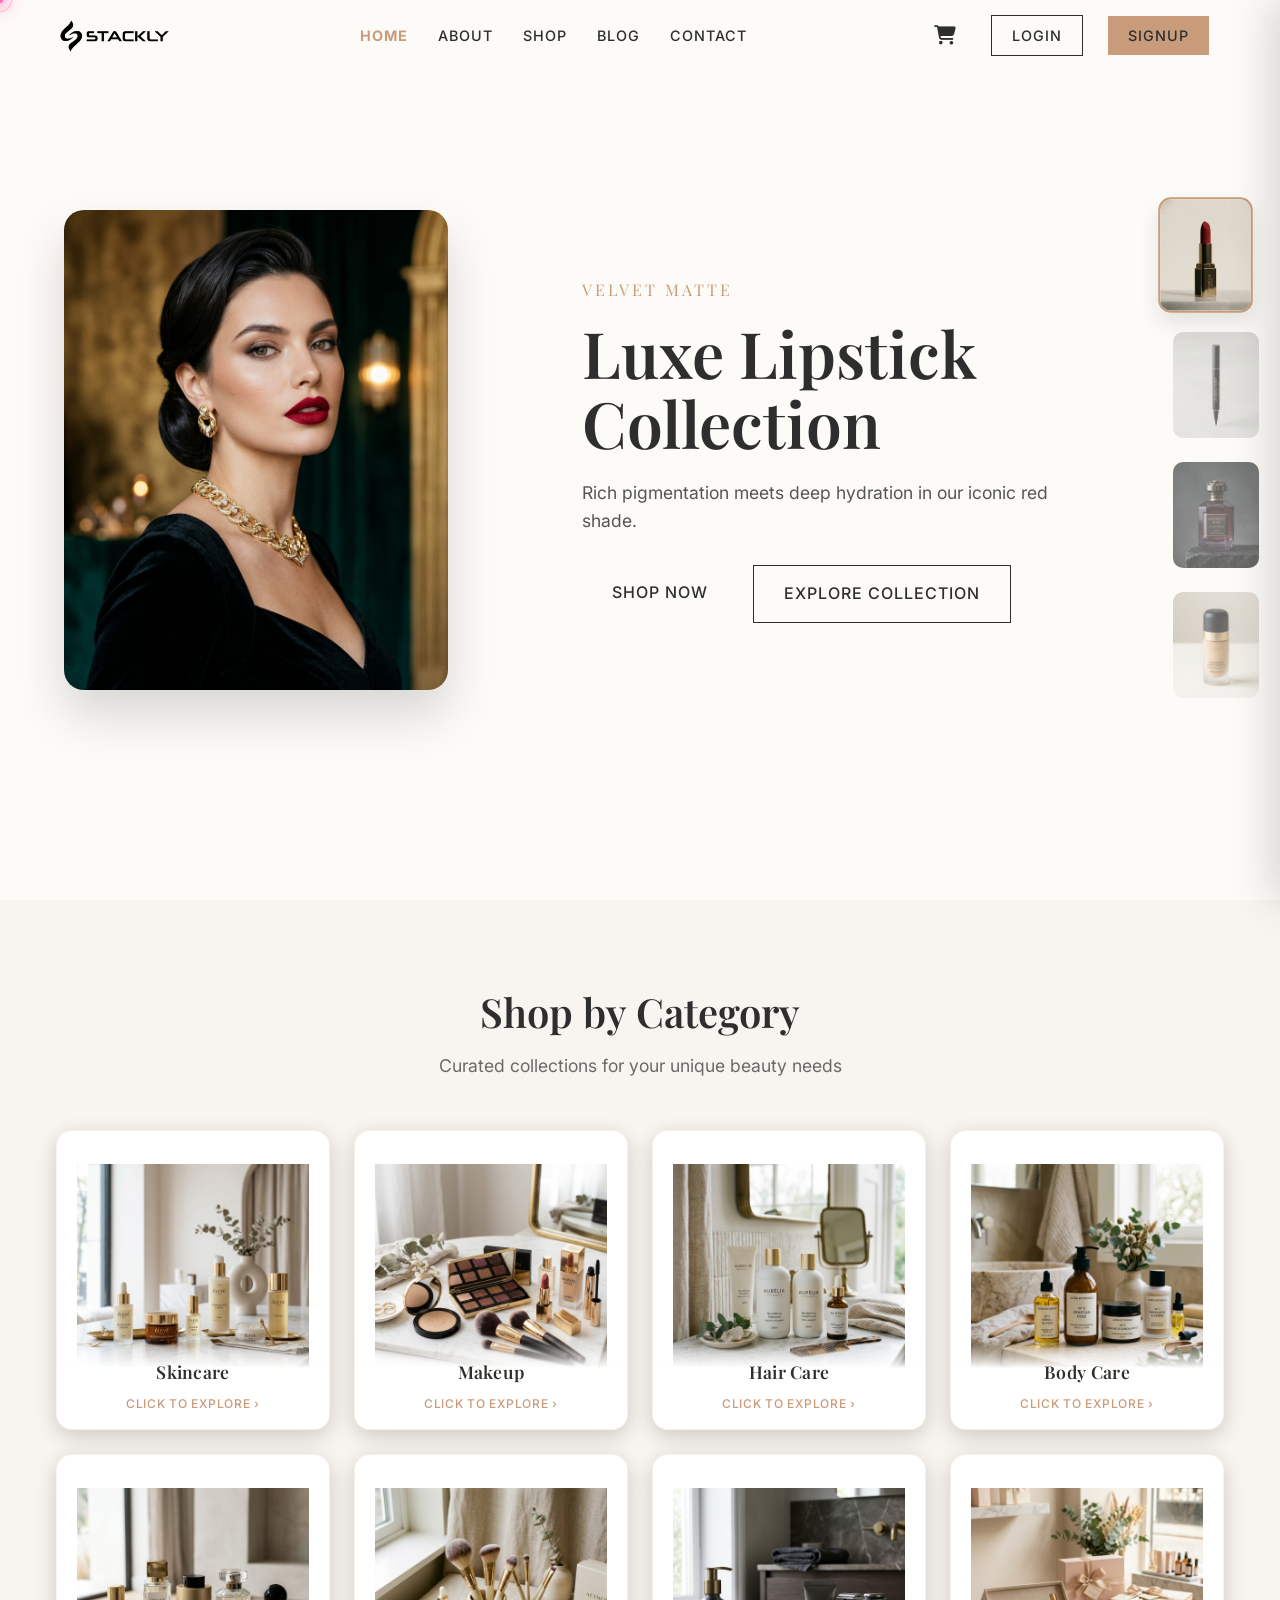
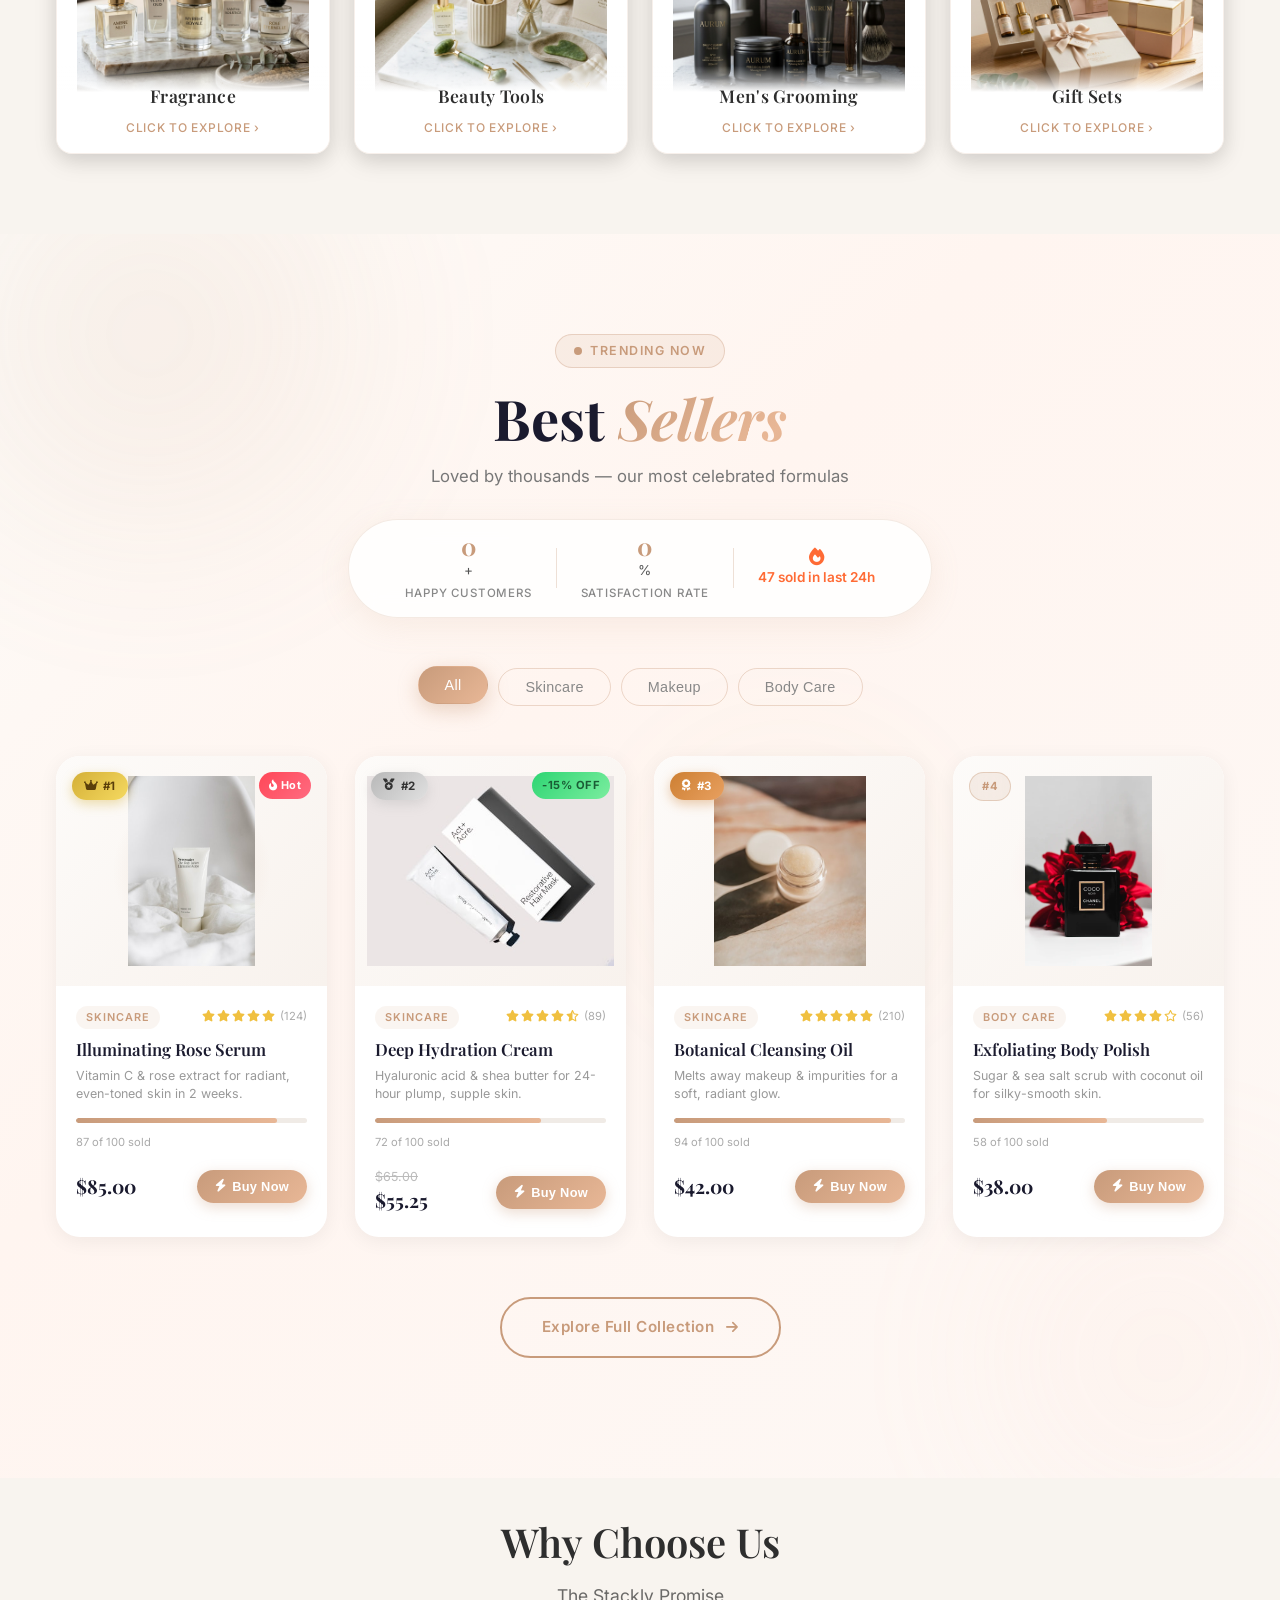
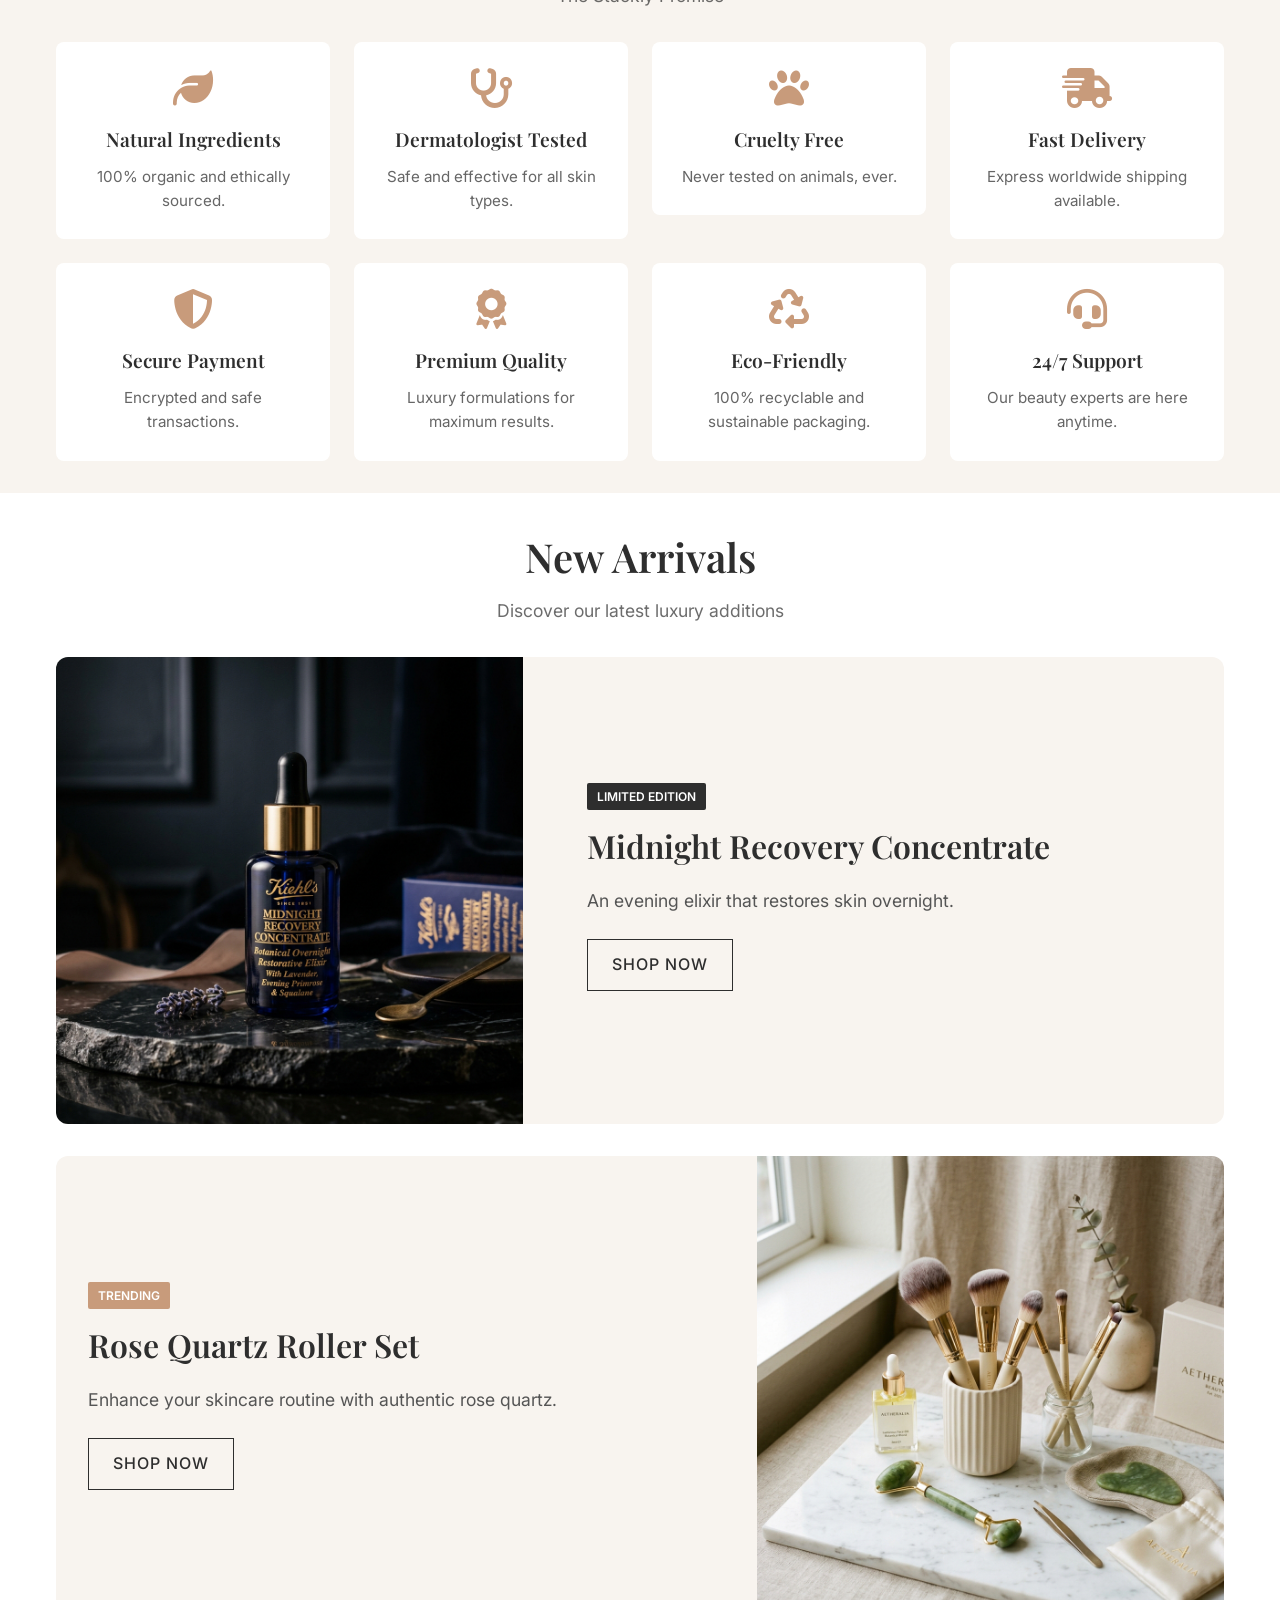
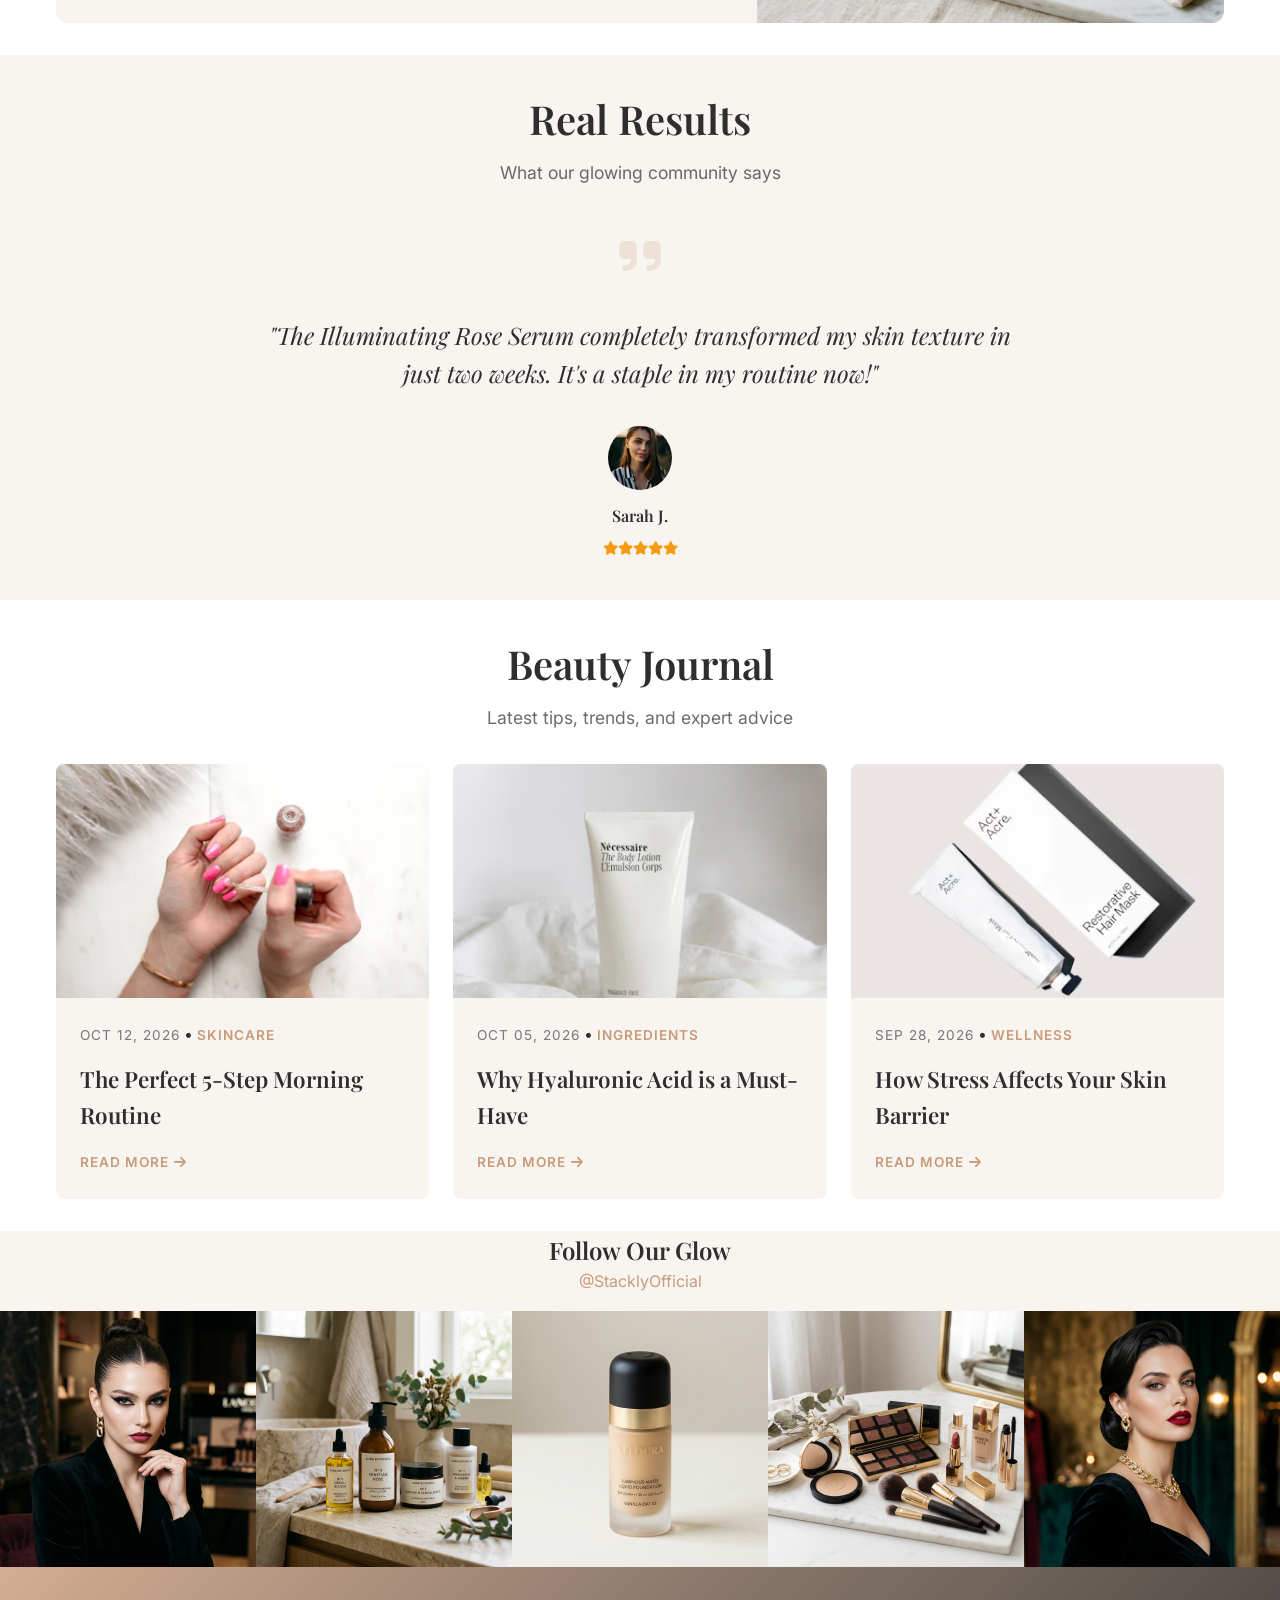
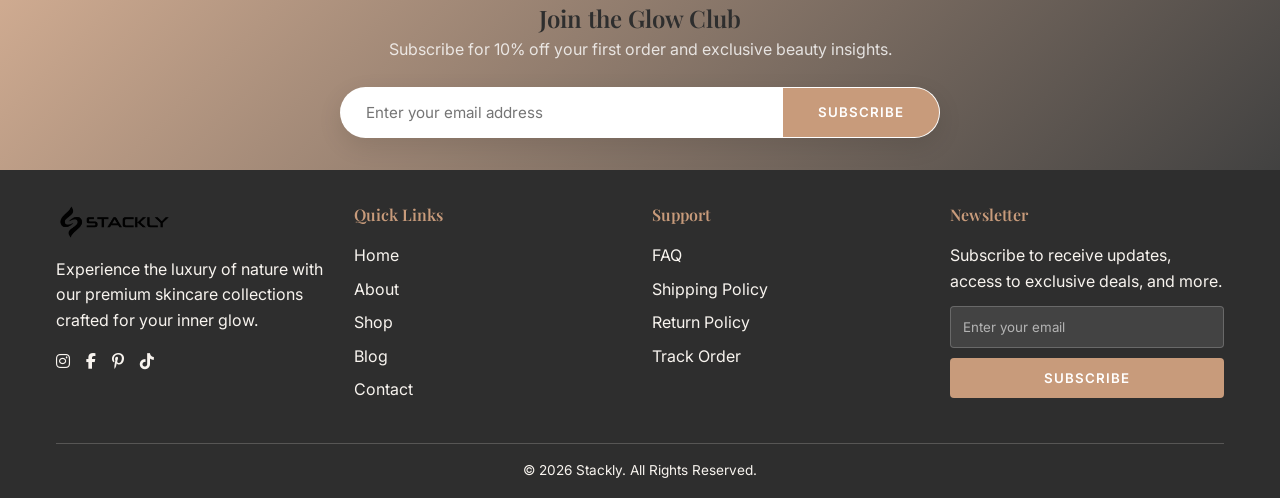
==== commit 0c776f3a: "Add files via upload" ====
--- a/index.html
+++ b/index.html
@@ -1,4 +1,4 @@
-﻿<!DOCTYPE html>
+<!DOCTYPE html>
 <html lang="en">
 <head>
     <meta charset="UTF-8">
@@ -628,7 +628,7 @@
                             <span class="badge" style="position:relative; top:0; left:0; display:inline-block; margin-bottom:10px;">Limited Edition</span>
                             <h3>Midnight Recovery Concentrate</h3>
                             <p>An evening elixir that restores skin overnight.</p>
-                            <a href="#" class="btn btn-secondary">Shop Now</a>
+                            <a href="shop.html" class="btn btn-secondary">Shop Now</a>
                         </div>
                     </div>
                     <div class="h-card reverse" data-aos="zoom-in">
@@ -639,7 +639,7 @@
                             <span class="badge" style="position:relative; top:0; left:0; display:inline-block; margin-bottom:10px; background:var(--color-rose-gold);">Trending</span>
                             <h3>Rose Quartz Roller Set</h3>
                             <p>Enhance your skincare routine with authentic rose quartz.</p>
-                            <a href="#" class="btn btn-secondary">Shop Now</a>
+                            <a href="shop.html" class="btn btn-secondary">Shop Now</a>
                         </div>
                     </div>
                 </div>
@@ -693,7 +693,7 @@
                         <div class="blog-content">
                             <span class="date">Oct 12, 2026</span> • <span class="category">Skincare</span>
                             <h3>The Perfect 5-Step Morning Routine</h3>
-                            <a href="#" class="read-more">Read More <i class="fa-solid fa-arrow-right"></i></a>
+                            <a href="404.html" class="read-more">Read More <i class="fa-solid fa-arrow-right"></i></a>
                         </div>
                     </div>
                     <div class="blog-card" data-aos="fade-up" data-aos-delay="1000">
@@ -703,7 +703,7 @@
                         <div class="blog-content">
                             <span class="date">Oct 05, 2026</span> • <span class="category">Ingredients</span>
                             <h3>Why Hyaluronic Acid is a Must-Have</h3>
-                            <a href="#" class="read-more">Read More <i class="fa-solid fa-arrow-right"></i></a>
+                            <a href="404.html" class="read-more">Read More <i class="fa-solid fa-arrow-right"></i></a>
                         </div>
                     </div>
                     <div class="blog-card" data-aos="fade-up" data-aos-delay="2000">
@@ -713,7 +713,7 @@
                         <div class="blog-content">
                             <span class="date">Sep 28, 2026</span> • <span class="category">Wellness</span>
                             <h3>How Stress Affects Your Skin Barrier</h3>
-                            <a href="#" class="read-more">Read More <i class="fa-solid fa-arrow-right"></i></a>
+                            <a href="404.html" class="read-more">Read More <i class="fa-solid fa-arrow-right"></i></a>
                         </div>
                     </div>
                 </div>
@@ -752,54 +752,55 @@
     </main>
 
     <!-- Premium Footer -->
-    <footer>
-        <div class="container">
-            <div class="footer-content">
-                <div class="footer-col">
-                    <h4>Stackly</h4>
-                    <p>Experience the luxury of nature with our premium skincare collections crafted for your inner glow.</p>
-                    <div class="social-links" style="margin-top: 1rem; display: flex; gap: 1rem;">
-                        <a href="404.html"><i class="fa-brands fa-instagram"></i></a>
-                        <a href="404.html"><i class="fa-brands fa-facebook-f"></i></a>
-                        <a href="404.html"><i class="fa-brands fa-pinterest-p"></i></a>
-                        <a href="404.html"><i class="fa-brands fa-tiktok"></i></a>
-                    </div>
-                </div>
-                
-                <div class="footer-col">
-                    <h4>Company</h4>
-                    <ul>
-                        <li><a href="about.html">About Us</a></li>
-                        <li><a href="404.html">Our Experts</a></li>
-                        <li><a href="404.html">Careers</a></li>
-                        <li><a href="contact.html">Contact Us</a></li>
-                    </ul>
-                </div>
-                
-                <div class="footer-col">
-                    <h4>Support</h4>
-                    <ul>
-                        <li><a href="404.html">FAQ</a></li>
-                        <li><a href="404.html">Shipping Policy</a></li>
-                        <li><a href="404.html">Return Policy</a></li>
-                        <li><a href="404.html">Track Order</a></li>
-                    </ul>
-                </div>
-                
-                <div class="footer-col">
-                    <h4>Newsletter</h4>
-                    <p>Subscribe to receive updates, access to exclusive deals, and more.</p>
-                    <form class="newsletter-form">
-                        <input type="email" placeholder="Enter your email" required>
-                        <button type="submit">SUBSCRIBE</button>
-                    </form>
-                </div>
-            </div>
-            
-            <div class="footer-bottom">
-                <p>&copy; 2026 Stackly. All Rights Reserved.</p>
-            </div>
-        </div>
+        <footer>
+        <div class="container">
+            <div class="footer-content">
+                <div class="footer-col">
+                    <a href="index.html" style="display:inline-flex; align-items:center; margin-bottom: 15px;"><img src="images/stackly_logo.webp" alt="Stackly Logo" style="height: 40px; width: auto;" onerror="this.onerror=null;this.src='images/prod_serum.webp'"></a>
+                    <p>Experience the luxury of nature with our premium skincare collections crafted for your inner glow.</p>
+                    <div class="social-links" style="margin-top: 1rem; display: flex; gap: 1rem;">
+                        <a href="404.html"><i class="fa-brands fa-instagram"></i></a>
+                        <a href="404.html"><i class="fa-brands fa-facebook-f"></i></a>
+                        <a href="404.html"><i class="fa-brands fa-pinterest-p"></i></a>
+                        <a href="404.html"><i class="fa-brands fa-tiktok"></i></a>
+                    </div>
+                </div>
+                
+                <div class="footer-col">
+                    <h4>Quick Links</h4>
+                    <ul>
+                        <li><a href="index.html">Home</a></li>
+                        <li><a href="about.html">About</a></li>
+                        <li><a href="shop.html">Shop</a></li>
+                        <li><a href="blog.html">Blog</a></li>
+                        <li><a href="contact.html">Contact</a></li>
+                    </ul>
+                </div>
+                
+                <div class="footer-col">
+                    <h4>Support</h4>
+                    <ul>
+                        <li><a href="404.html">FAQ</a></li>
+                        <li><a href="404.html">Shipping Policy</a></li>
+                        <li><a href="404.html">Return Policy</a></li>
+                        <li><a href="404.html">Track Order</a></li>
+                    </ul>
+                </div>
+                
+                <div class="footer-col">
+                    <h4>Newsletter</h4>
+                    <p>Subscribe to receive updates, access to exclusive deals, and more.</p>
+                    <form class="newsletter-form">
+                        <input type="email" placeholder="Enter your email" required>
+                        <button type="submit">SUBSCRIBE</button>
+                    </form>
+                </div>
+            </div>
+            
+            <div class="footer-bottom">
+                <p>&copy; 2026 Stackly. All Rights Reserved.</p>
+            </div>
+        </div>
     </footer>
 
     <!-- GSAP & ScrollTrigger -->
--- a/assets/css/style.css
+++ b/assets/css/style.css
@@ -142,6 +142,7 @@
   transition: var(--transition-smooth);
   position: relative;
   overflow: hidden;
+  flex-shrink: 0;
 }
 
 .btn-primary {
@@ -867,9 +868,10 @@
 /* Custom Cursor */
 .custom-cursor {
     position: fixed;
-    width: 8px;
-    height: 8px;
-    background: var(--color-black);
+    width: 6px;
+    height: 6px;
+    background: #ff69b4;
+    box-shadow: 0 0 10px 2px rgba(255, 105, 180, 0.8);
     border-radius: 50%;
     pointer-events: none;
     z-index: 9999;
@@ -878,26 +880,36 @@
 }
 .custom-cursor-follower {
     position: fixed;
-    width: 40px;
-    height: 40px;
-    border: 1px solid rgba(46, 46, 46, 0.4);
+    width: 24px;
+    height: 24px;
+    background: rgba(255, 105, 180, 0.1);
+    border: 1px solid rgba(255, 105, 180, 0.4);
+    box-shadow: 0 0 15px rgba(255, 105, 180, 0.3);
     border-radius: 50%;
     pointer-events: none;
     z-index: 9998;
     transition: width 0.3s, height 0.3s, background 0.3s, border 0.3s, transform 0.15s ease-out;
     transform: translate(-50%, -50%);
+    animation: pulseFollower 1.5s infinite alternate;
+}
+
+@keyframes pulseFollower {
+    0% { transform: translate(-50%, -50%) scale(1); border-color: rgba(255, 105, 180, 0.4); }
+    100% { transform: translate(-50%, -50%) scale(1.3); border-color: #ff69b4; background: rgba(255, 105, 180, 0.15); }
 }
 body:hover .custom-cursor {
     opacity: 1;
 }
 .cursor-hover .custom-cursor {
     background: transparent;
+    box-shadow: none;
 }
 .cursor-hover .custom-cursor-follower {
-    width: 60px;
-    height: 60px;
-    background: rgba(200, 155, 123, 0.15); /* rose-gold tint */
-    border-color: transparent;
+    width: 45px;
+    height: 45px;
+    background: rgba(255, 105, 180, 0.2);
+    border-color: #ff69b4;
+    box-shadow: 0 0 20px rgba(255, 105, 180, 0.5);
 }
 
 /* Modern Gradient Text Reveal */
@@ -1941,34 +1953,60 @@
     .premium-hero {
         min-height: auto;
         height: auto;
-        min-height: 100svh;
+    }
+    .hero-slider-wrapper {
+        position: relative;
+        display: grid;
+        grid-template-columns: 1fr;
+        height: auto;
     }
     .hero-slide {
+        grid-area: 1 / 1;
+        position: relative;
+        height: auto;
         flex-direction: column;
-        padding-top: 120px;
+        padding-top: 70px; /* Highly optimized padding */
     }
     .hero-col-content {
         width: 100%;
         height: auto;
-        padding: 20px 20px 30px;
+        padding: 10px 20px 20px; /* Reduced padding */
         justify-content: flex-start;
         align-items: flex-start;
     }
-    .hero-col-visual { flex-shrink: 0; 
+    .hero-col-visual { 
+        flex-shrink: 0; 
         width: 100%;
-        height: 50vw;
-        max-height: 280px;
+        height: 38vw; /* Smaller visual on mobile */
+        max-height: 220px; /* Reduced max height */
     }
     .hero-model-box {
         width: 55%;
-        max-width: 220px;
+        max-width: 200px;
     }
     .hero-text-block {
         max-width: 100%;
     }
     .hero-text-block h1 {
-        font-size: 2rem;
-        line-height: 1.15;
+        font-size: 1.8rem; /* Smaller font */
+        margin-bottom: 10px;
+    }
+    .hero-text-block .desc {
+        font-size: 0.9rem;
+        margin-bottom: 15px;
+    }
+    .hero-actions {
+        display: flex;
+        flex-direction: column;
+        width: 100%;
+        gap: 10px;
+    }
+    .hero-actions .btn {
+        width: 100%;
+        padding: 12px 20px;
+        font-size: 0.9rem;
+        text-align: center;
+        margin: 0;
     }
     .hero-text-block .subheading {
         font-size: 0.75rem;
--- a/assets/css/responsive-fixes.css
+++ b/assets/css/responsive-fixes.css
@@ -578,4 +578,97 @@
         min-height: 200px;
         aspect-ratio: 4/5;
     }
+}
+
+/* ==========================================================================
+   MOBILE AUDIT COMPLETE FIXES (Global Overrides)
+   ========================================================================== */
+@media (max-width: 768px) {
+    /* 1. Prevent Horizontal Scroll Globally */
+    html, body {
+        overflow-x: hidden !important;
+        width: 100% !important;
+    }
+
+    /* 2. Global Section Padding (Reduce side padding) */
+    .container, section, .section-padding {
+        padding-left: 15px !important;
+        padding-right: 15px !important;
+    }
+    
+    .shop-container, .blog-container, .dashboard-container {
+        padding-left: 0 !important;
+        padding-right: 0 !important;
+    }
+
+    /* 3. Product Cards & Grids (1 per row) */
+    .product-grid, .category-grid, .shop-container, .article-grid, .dashboard-grid, .qv-grid, .cart-grid, .checkout-grid {
+        display: grid !important;
+        grid-template-columns: 1fr !important;
+        gap: 20px !important;
+    }
+
+    /* Ensure product cards take full width */
+    .product-card, .category-card, .article-card {
+        width: 100% !important;
+        max-width: 100% !important;
+        margin: 0 auto !important;
+    }
+
+    /* 4. Images */
+    img {
+        max-width: 100% !important;
+        height: auto !important;
+    }
+
+    /* 5. Touch Targets (Min 44px) */
+    .btn, button, .nav-links a, input[type="submit"], input[type="button"], select, .filter-btn {
+        min-height: 44px !important;
+        /* Note: display: inline-flex is removed to avoid breaking standard flow for block elements */
+    }
+    
+    .nav-links a {
+        display: flex !important;
+        align-items: center !important;
+    }
+
+    /* Inputs need height */
+    input[type="text"], input[type="email"], input[type="password"], input[type="number"], textarea {
+        min-height: 44px !important;
+        font-size: 16px !important; /* Prevents iOS zoom */
+    }
+
+    /* 6. Typography Adjustments */
+    h1 { font-size: 2rem !important; }
+    h2 { font-size: 1.75rem !important; }
+    h3 { font-size: 1.5rem !important; }
+    h4 { font-size: 1.25rem !important; }
+    p { font-size: 1rem !important; line-height: 1.5 !important; }
+
+    /* 7. Footer Stack */
+    footer .container, .footer-top, .footer-links {
+        display: flex !important;
+        flex-direction: column !important;
+        align-items: center !important;
+        text-align: center !important;
+        gap: 20px !important;
+    }
+    
+    .footer-col {
+        width: 100% !important;
+        margin-bottom: 20px;
+    }
+
+    /* 8. Fix Modals & Forms */
+    .qv-modal, .login-container, .signup-container, .contact-container, .modal-content {
+        width: 95% !important;
+        max-width: 100% !important;
+        margin: 0 auto !important;
+        padding: 20px !important;
+    }
+    
+    /* 9. Fix Header overlap */
+    .navbar {
+        padding: 10px 15px !important;
+    }
 }
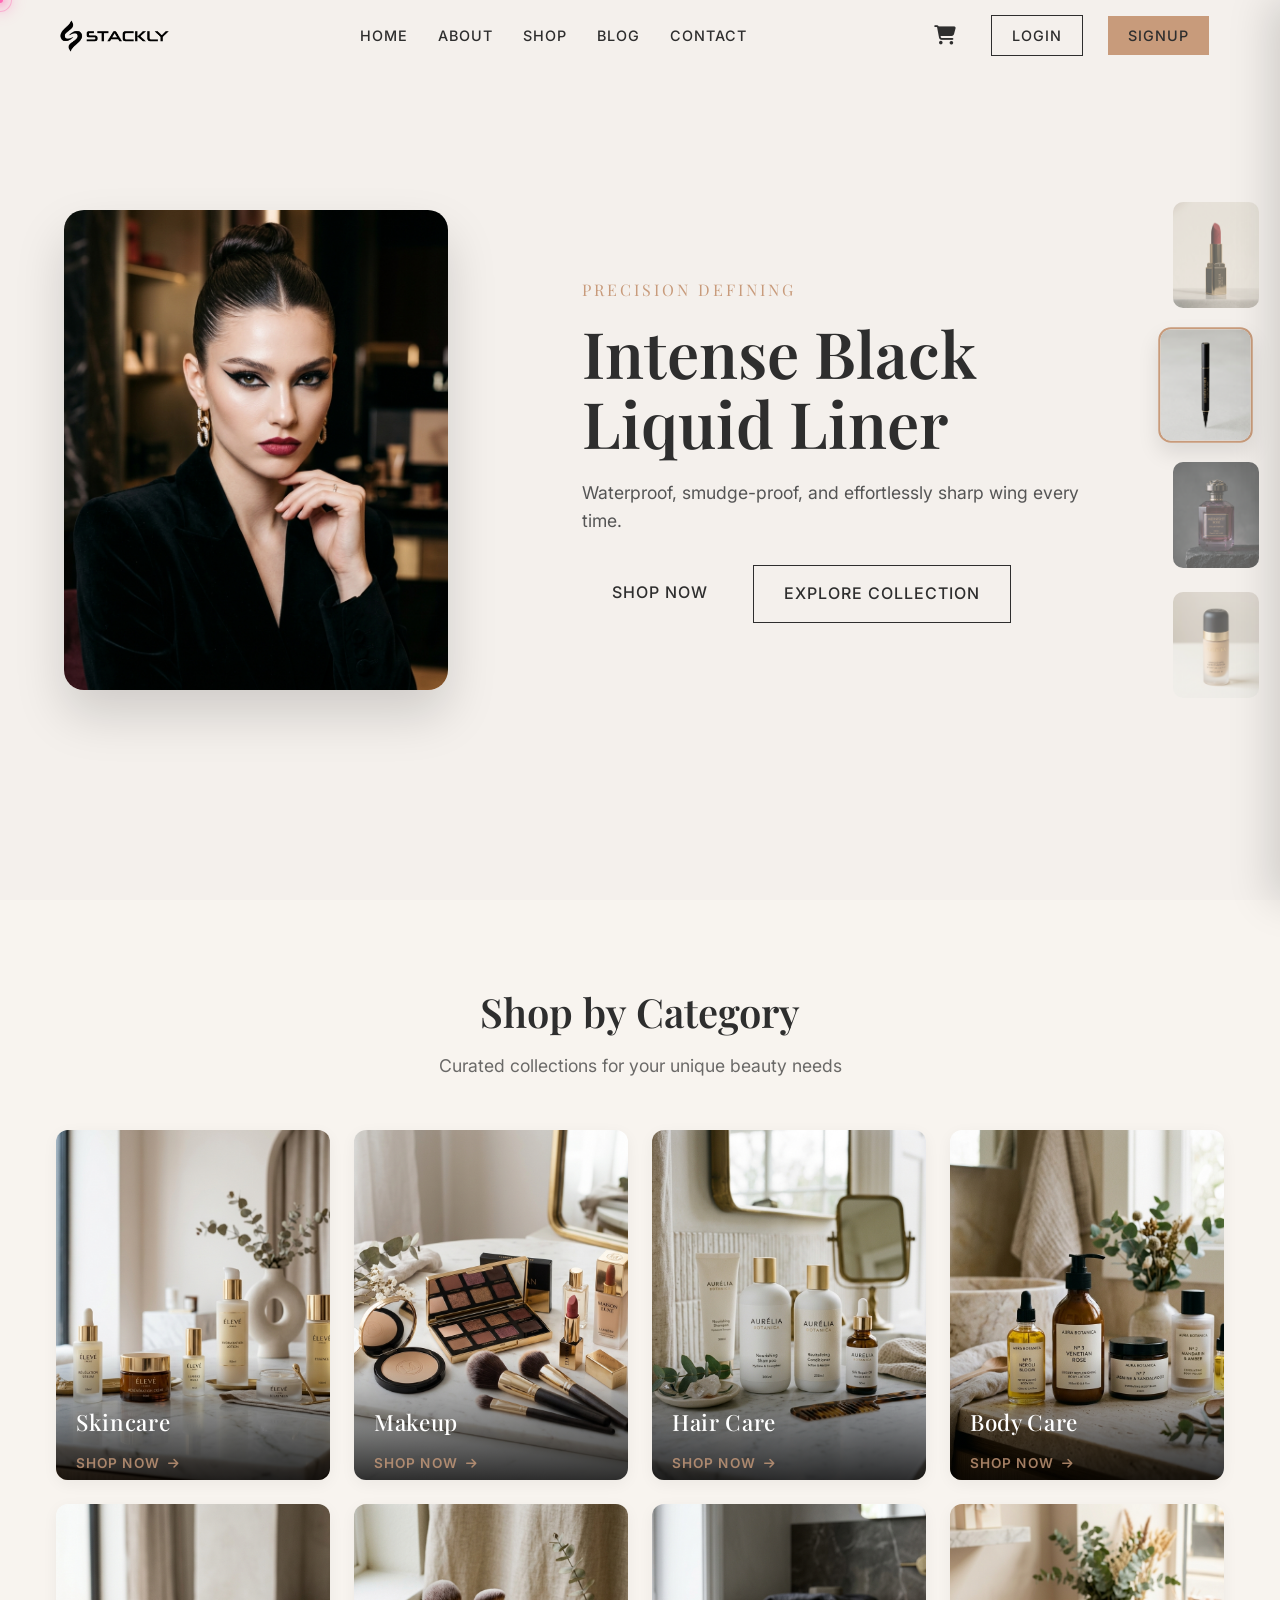
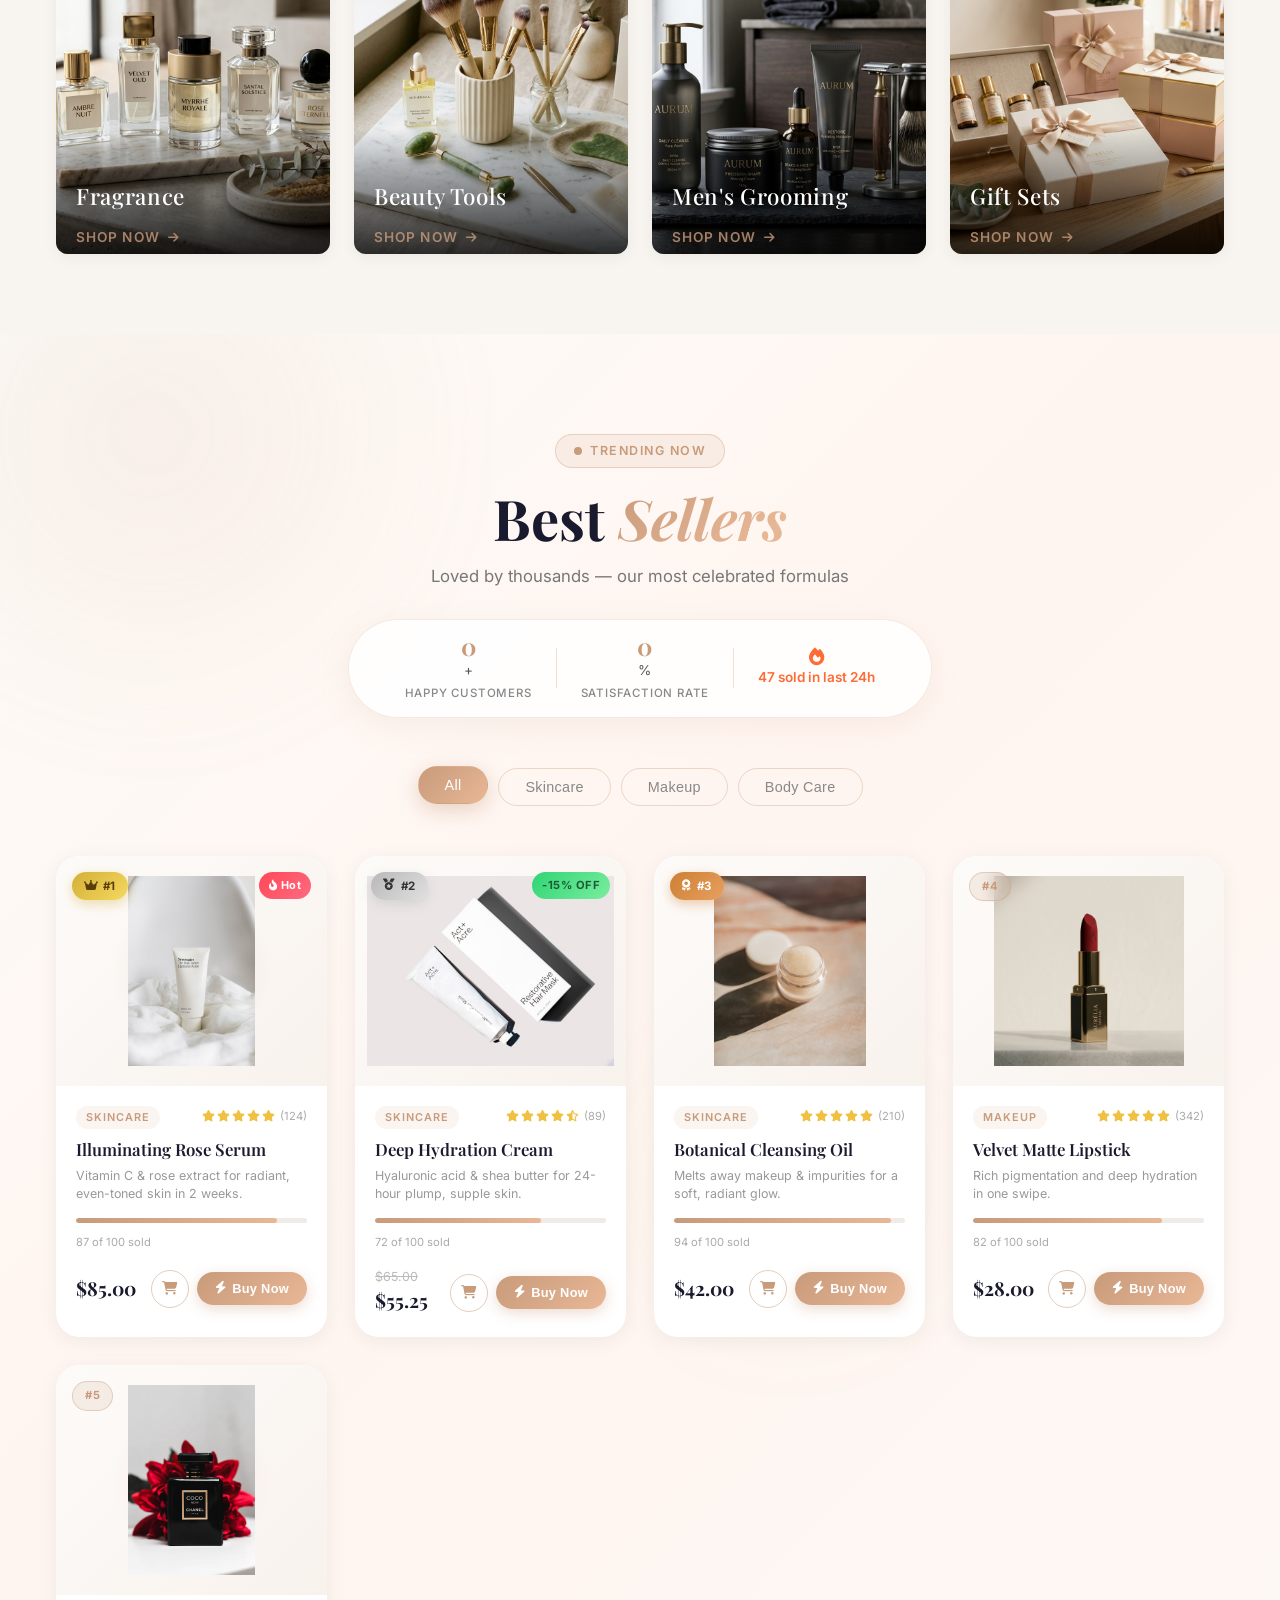
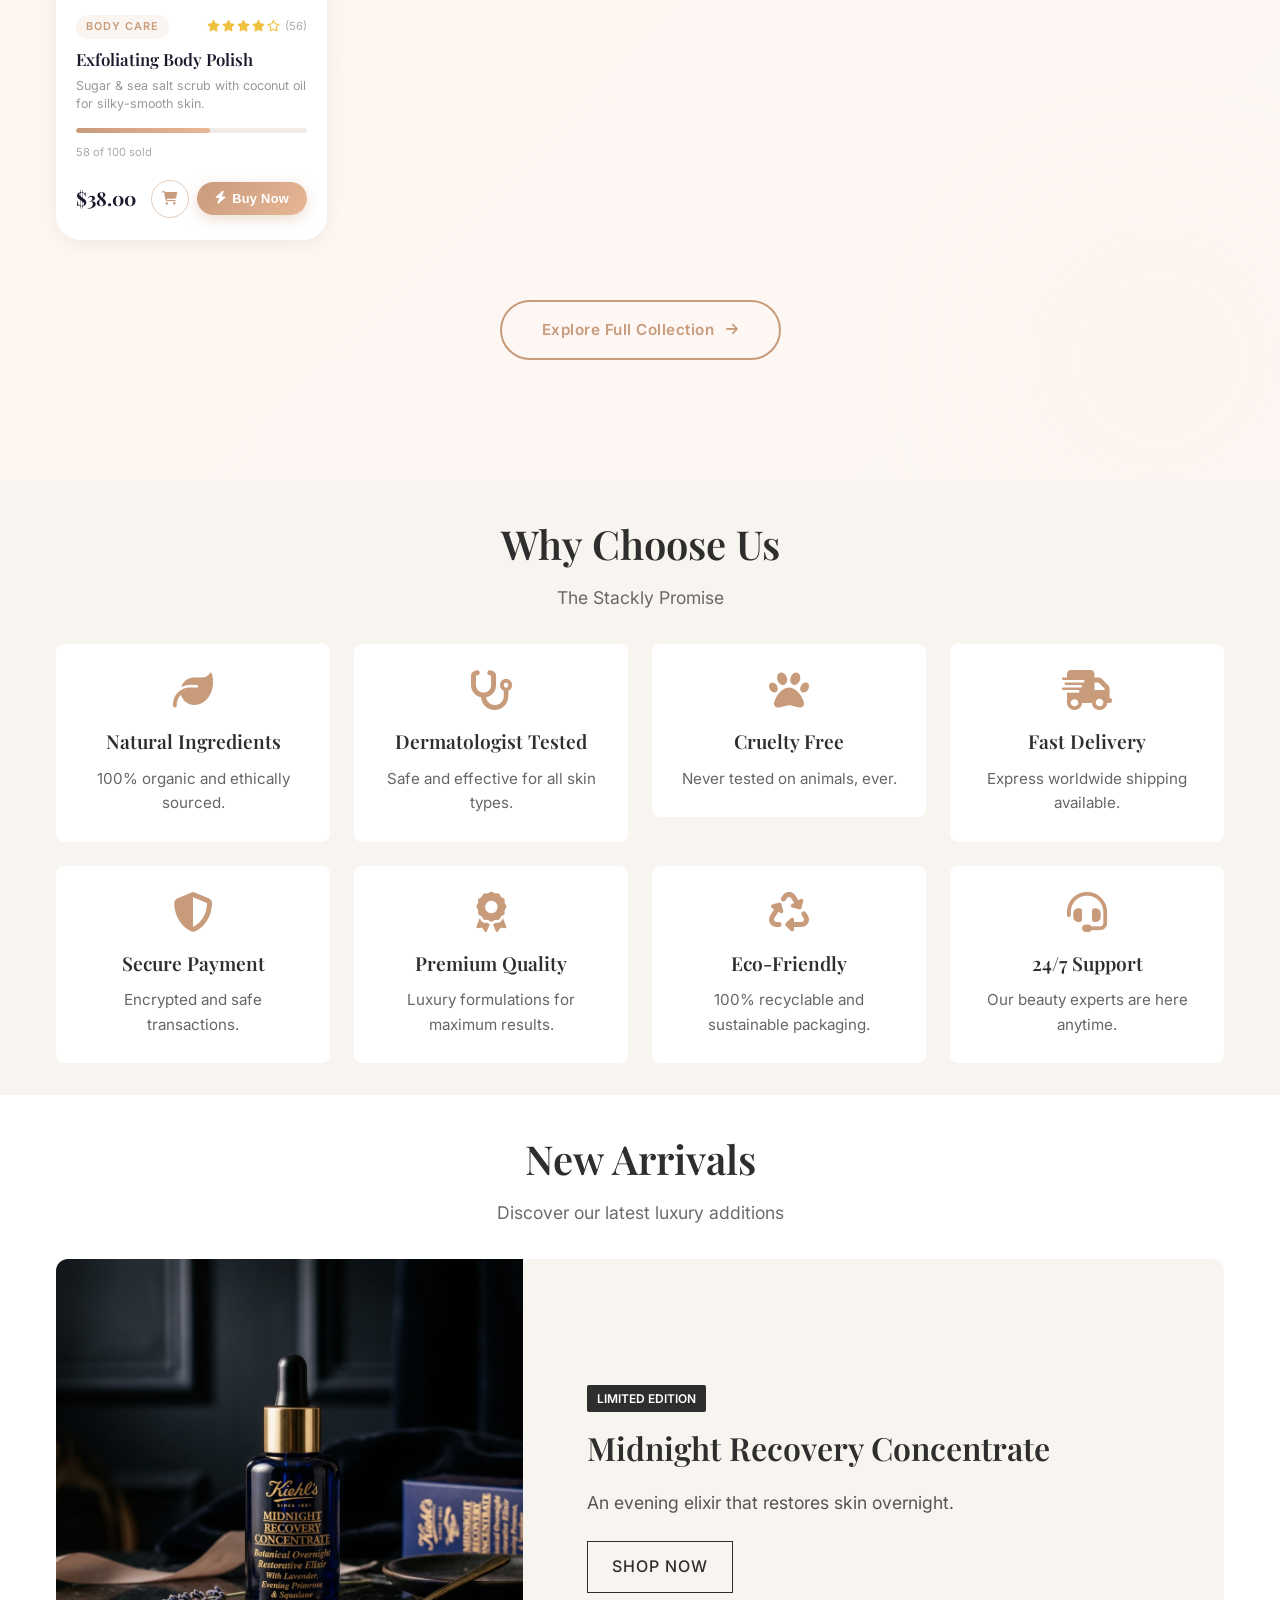
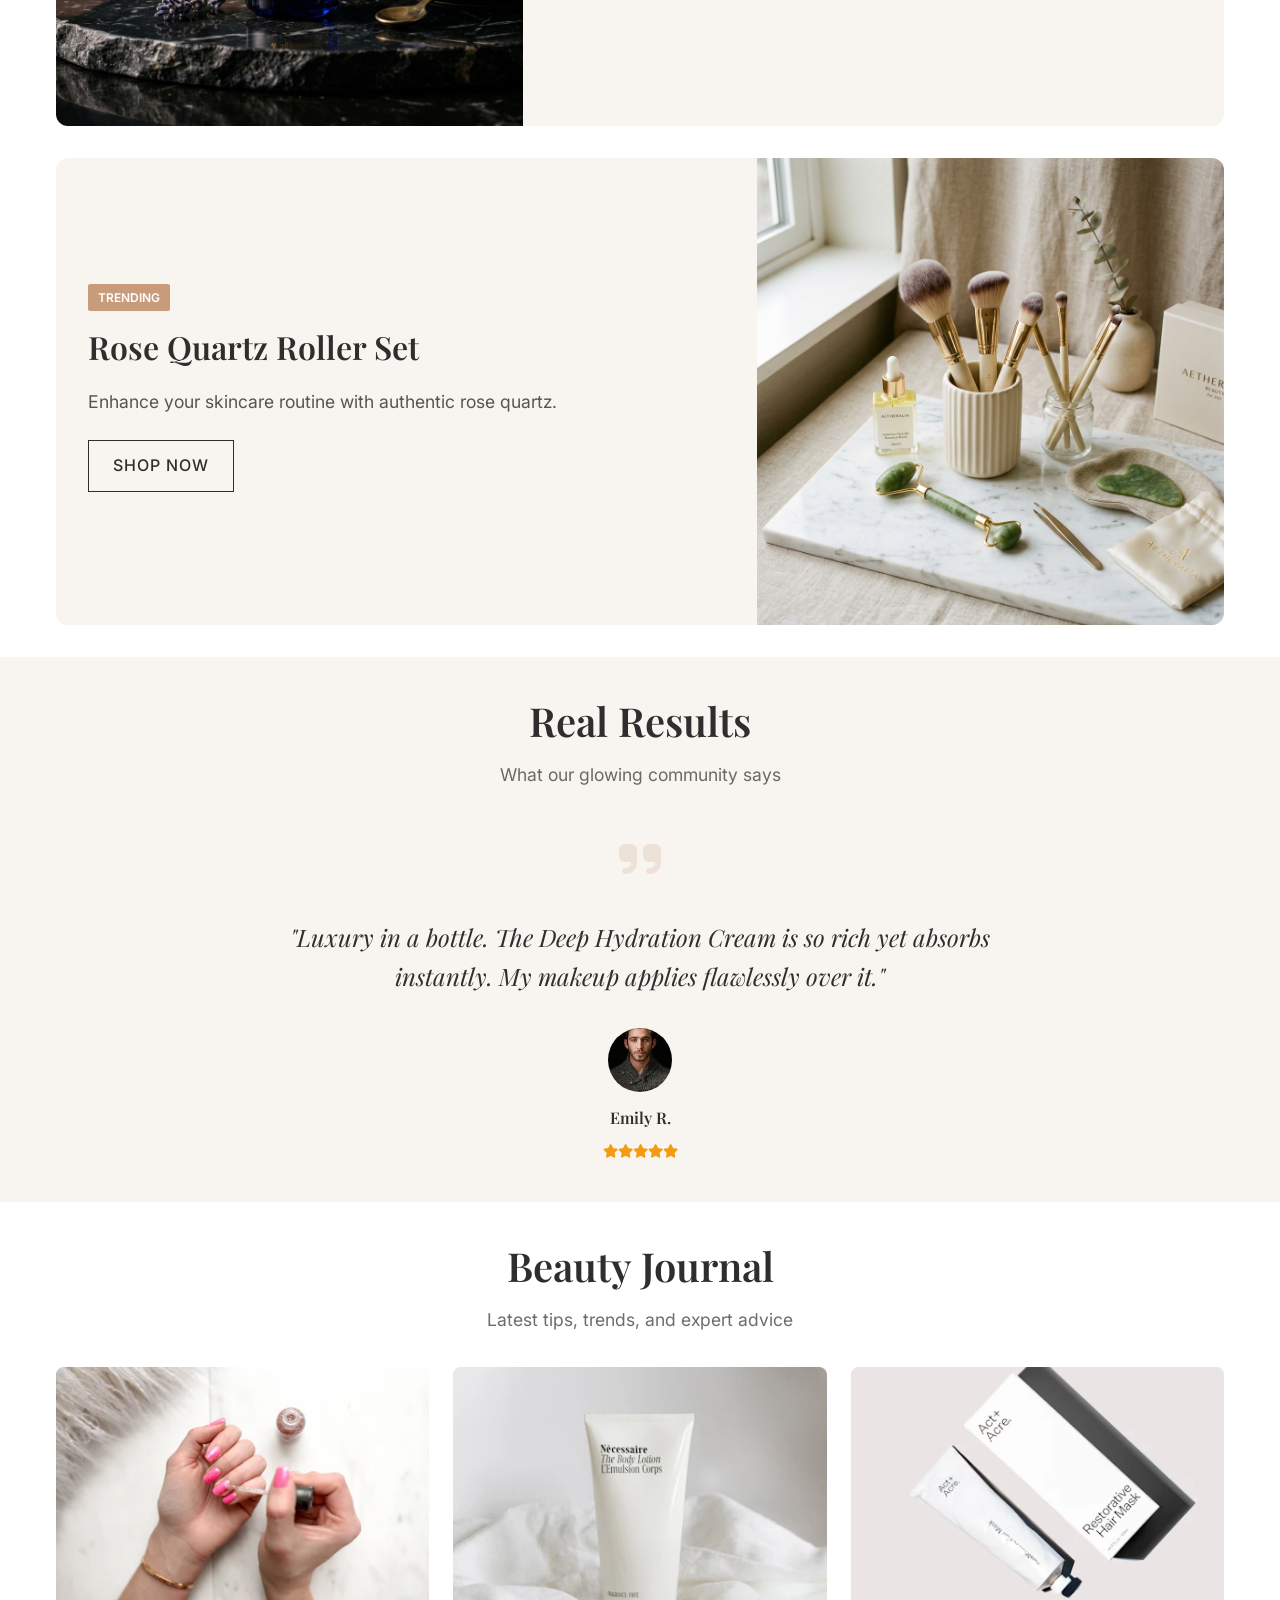
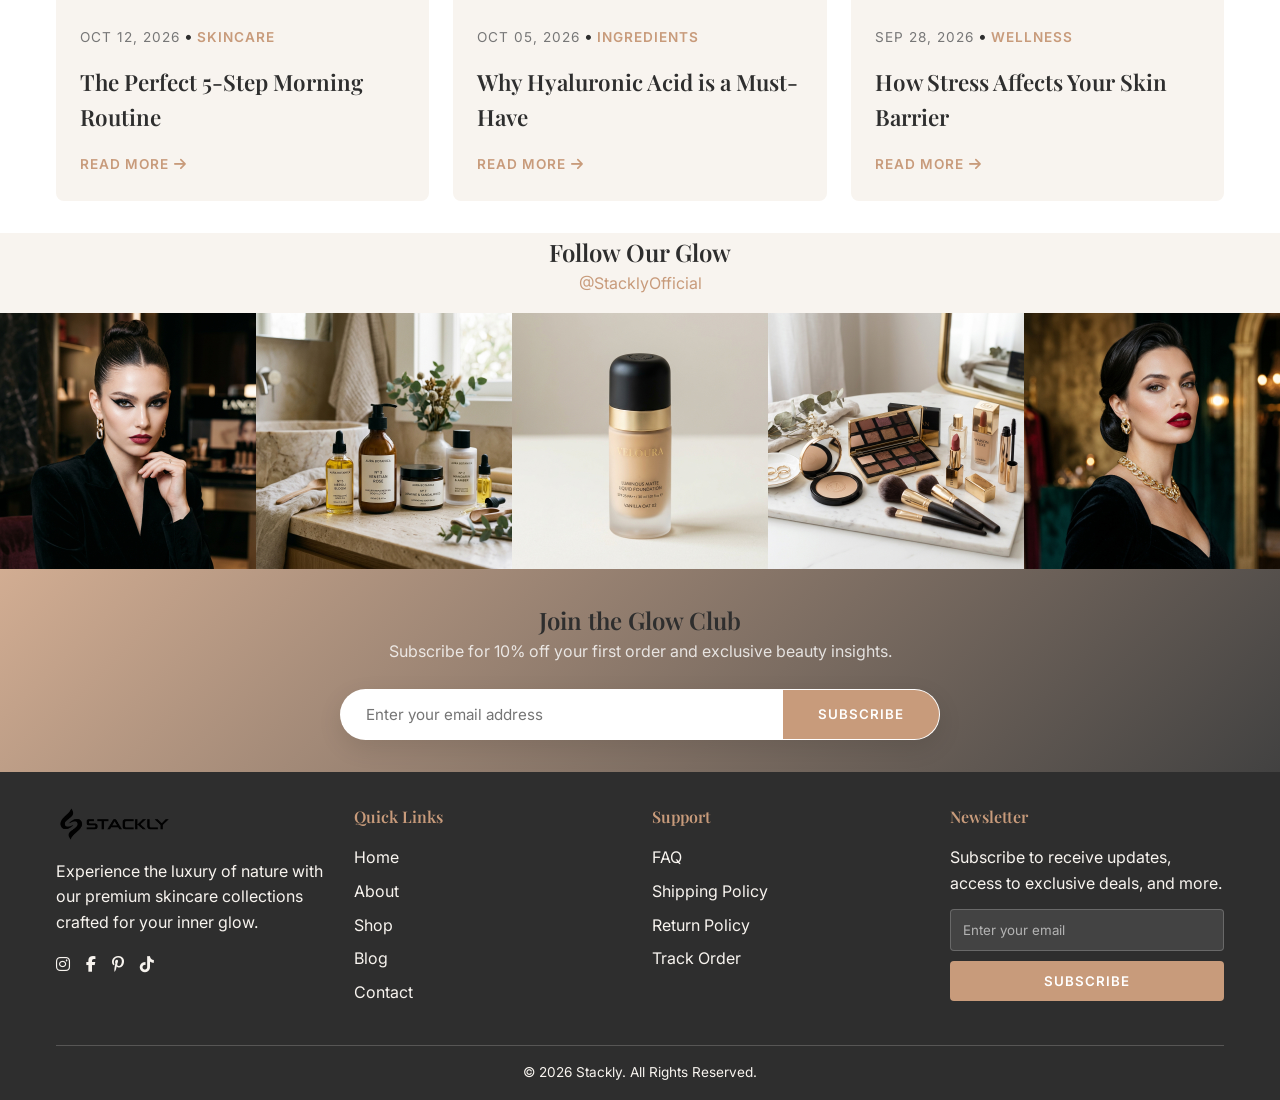
==== commit ef24ed9f: "Add files via upload" ====
--- a/index.html
+++ b/index.html
@@ -150,201 +150,89 @@
                     <h2>Shop by Category</h2>
                     <p>Curated collections for your unique beauty needs</p>
                 </div>
-                <div class="category-grid">
-                    <!-- Skincare -->
-                    <div class="category-card" data-aos="fade-up" data-aos-delay="100">
-                        <div class="card-inner">
-                            <div class="card-front">
-                                <div class="cat-img">
-                                    <img src="images/cat_skincare.png" alt="Skincare" loading="lazy" onerror="this.onerror=null;this.src='images/cat_skincare.png'">
-                                </div>
-                                <div class="cat-name">
-                                    <h3>Skincare</h3>
-                                    <span class="cat-hint">Click to explore ›</span>
-                                </div>
-                            </div>
-                            <div class="card-back">
-                                <h4>Skincare</h4>
-                                <p class="cat-back-desc">Cleanses, hydrates, and protects your skin.</p>
-                                <ul class="cat-back-list">
-                                    <li>• Cleansers, toners, serums & moisturizers</li>
-                                    <li>• Morning & evening routine</li>
-                                    <li>• Suitable for all skin types</li>
-                                </ul>
-                                <a href="shop.html" class="btn-flip-explore">Explore Collection →</a>
-                            </div>
-                        </div>
-                    </div>
-                    <!-- Makeup -->
-                    <div class="category-card" data-aos="fade-up" data-aos-delay="150">
-                        <div class="card-inner">
-                            <div class="card-front">
-                                <div class="cat-img">
-                                    <img src="images/cat_makeup.png" alt="Makeup" loading="lazy" onerror="this.onerror=null;this.src='images/cat_skincare.png'">
-                                </div>
-                                <div class="cat-name">
-                                    <h3>Makeup</h3>
-                                    <span class="cat-hint">Click to explore ›</span>
-                                </div>
-                            </div>
-                            <div class="card-back">
-                                <h4>Makeup</h4>
-                                <p class="cat-back-desc">Enhance your natural beauty effortlessly.</p>
-                                <ul class="cat-back-list">
-                                    <li>• Foundation, concealer, blush & lipstick</li>
-                                    <li>• Long-wearing, skin-loving formulas</li>
-                                    <li>• For everyday & special occasions</li>
-                                </ul>
-                                <a href="shop.html" class="btn-flip-explore">Explore Collection →</a>
-                            </div>
-                        </div>
-                    </div>
-                    <!-- Hair Care -->
-                    <div class="category-card" data-aos="fade-up" data-aos-delay="200">
-                        <div class="card-inner">
-                            <div class="card-front">
-                                <div class="cat-img">
-                                    <img src="images/cat_hair.png" alt="Hair Care" loading="lazy" onerror="this.onerror=null;this.src='images/cat_skincare.png'">
-                                </div>
-                                <div class="cat-name">
-                                    <h3>Hair Care</h3>
-                                    <span class="cat-hint">Click to explore ›</span>
-                                </div>
-                            </div>
-                            <div class="card-back">
-                                <h4>Hair Care</h4>
-                                <p class="cat-back-desc">Nourishes, strengthens, and protects your hair.</p>
-                                <ul class="cat-back-list">
-                                    <li>• Shampoo, conditioner & hair masks</li>
-                                    <li>• For all hair types – dry, oily, curly</li>
-                                    <li>• Repairs damage & boosts shine</li>
-                                </ul>
-                                <a href="shop.html" class="btn-flip-explore">Explore Collection →</a>
-                            </div>
-                        </div>
-                    </div>
-                    <!-- Body Care -->
-                    <div class="category-card" data-aos="fade-up" data-aos-delay="250">
-                        <div class="card-inner">
-                            <div class="card-front">
-                                <div class="cat-img">
-                                    <img src="images/cat_bodycare.png" alt="Body Care" loading="lazy" onerror="this.onerror=null;this.src='images/cat_skincare.png'">
-                                </div>
-                                <div class="cat-name">
-                                    <h3>Body Care</h3>
-                                    <span class="cat-hint">Click to explore ›</span>
-                                </div>
-                            </div>
-                            <div class="card-back">
-                                <h4>Body Care</h4>
-                                <p class="cat-back-desc">Keeps your skin soft, smooth, and moisturized.</p>
-                                <ul class="cat-back-list">
-                                    <li>• Body wash, lotion, scrub & butter</li>
-                                    <li>• Use after shower for best results</li>
-                                    <li>• Suitable for all skin types</li>
-                                </ul>
-                                <a href="shop.html" class="btn-flip-explore">Explore Collection →</a>
-                            </div>
-                        </div>
-                    </div>
-                    <!-- Fragrance -->
-                    <div class="category-card" data-aos="fade-up" data-aos-delay="300">
-                        <div class="card-inner">
-                            <div class="card-front">
-                                <div class="cat-img">
-                                    <img src="images/cat_fragrance.png" alt="Fragrance" loading="lazy" onerror="this.onerror=null;this.src='images/cat_skincare.png'">
-                                </div>
-                                <div class="cat-name">
-                                    <h3>Fragrance</h3>
-                                    <span class="cat-hint">Click to explore ›</span>
-                                </div>
-                            </div>
-                            <div class="card-back">
-                                <h4>Fragrance</h4>
-                                <p class="cat-back-desc">Long-lasting perfumes & body mists.</p>
-                                <ul class="cat-back-list">
-                                    <li>• Floral, fruity, woody & fresh notes</li>
-                                    <li>• EDP, EDT & body mist options</li>
-                                    <li>• Lasts 8–12 hours</li>
-                                </ul>
-                                <a href="shop.html" class="btn-flip-explore">Explore Collection →</a>
-                            </div>
-                        </div>
-                    </div>
-                    <!-- Beauty Tools -->
-                    <div class="category-card" data-aos="fade-up" data-aos-delay="350">
-                        <div class="card-inner">
-                            <div class="card-front">
-                                <div class="cat-img">
-                                    <img src="images/cat_tools.png" alt="Beauty Tools" loading="lazy" onerror="this.onerror=null;this.src='images/cat_skincare.png'">
-                                </div>
-                                <div class="cat-name">
-                                    <h3>Beauty Tools</h3>
-                                    <span class="cat-hint">Click to explore ›</span>
-                                </div>
-                            </div>
-                            <div class="card-back">
-                                <h4>Beauty Tools</h4>
-                                <p class="cat-back-desc">Salon-grade tools for home use.</p>
-                                <ul class="cat-back-list">
-                                    <li>• Brushes, blenders & rollers</li>
-                                    <li>• Cleansing & styling tools</li>
-                                    <li>• Dermatologist-recommended</li>
-                                </ul>
-                                <a href="shop.html" class="btn-flip-explore">Explore Collection →</a>
-                            </div>
-                        </div>
-                    </div>
-                    <!-- Men's Grooming -->
-                    <div class="category-card" data-aos="fade-up" data-aos-delay="400">
-                        <div class="card-inner">
-                            <div class="card-front">
-                                <div class="cat-img">
-                                    <img src="images/cat_mens.png" alt="Men's Grooming" loading="lazy" onerror="this.onerror=null;this.src='images/cat_skincare.png'">
-                                </div>
-                                <div class="cat-name">
-                                    <h3>Men's Grooming</h3>
-                                    <span class="cat-hint">Click to explore ›</span>
-                                </div>
-                            </div>
-                            <div class="card-back">
-                                <h4>Men's Grooming</h4>
-                                <p class="cat-back-desc">Complete grooming for the modern man.</p>
-                                <ul class="cat-back-list">
-                                    <li>• Face wash, beard oil & shaving cream</li>
-                                    <li>• Styling products & perfumes</li>
-                                    <li>• Dermatologist tested formulas</li>
-                                </ul>
-                                <a href="shop.html" class="btn-flip-explore">Explore Collection →</a>
-                            </div>
-                        </div>
-                    </div>
-                    <!-- Gift Sets -->
-                    <div class="category-card" data-aos="fade-up" data-aos-delay="450">
-                        <div class="card-inner">
-                            <div class="card-front">
-                                <div class="cat-img">
-                                    <img src="images/cat_gifts.png" alt="Gift Sets" loading="lazy" onerror="this.onerror=null;this.src='images/cat_skincare.png'">
-                                </div>
-                                <div class="cat-name">
-                                    <h3>Gift Sets</h3>
-                                    <span class="cat-hint">Click to explore ›</span>
-                                </div>
-                            </div>
-                            <div class="card-back">
-                                <h4>Gift Sets</h4>
-                                <p class="cat-back-desc">Curated luxury beauty gift collections.</p>
-                                <ul class="cat-back-list">
-                                    <li>• For birthdays, festivals & anniversaries</li>
-                                    <li>• Beautifully packaged gift boxes</li>
-                                    <li>• Customisable sets available</li>
-                                </ul>
-                                <a href="shop.html" class="btn-flip-explore">Explore Collection →</a>
-                            </div>
-                        </div>
-                    </div>
-                </div>
-            </div>
+                                <div class="category-grid professional-grid">
+                    <!-- Skincare -->
+                    <a href="shop.html" class="pro-category-card" data-aos="fade-up" data-aos-delay="100">
+                        <div class="cat-img">
+                            <img src="images/cat_skincare.png" alt="Skincare" loading="lazy" onerror="this.onerror=null;this.src='images/cat_skincare.png'">
+                        </div>
+                        <div class="cat-overlay">
+                            <h3>Skincare</h3>
+                            <span class="cat-cta">Shop Now <i class="fa-solid fa-arrow-right"></i></span>
+                        </div>
+                    </a>
+                    <!-- Makeup -->
+                    <a href="shop.html" class="pro-category-card" data-aos="fade-up" data-aos-delay="150">
+                        <div class="cat-img">
+                            <img src="images/cat_makeup.png" alt="Makeup" loading="lazy" onerror="this.onerror=null;this.src='images/cat_skincare.png'">
+                        </div>
+                        <div class="cat-overlay">
+                            <h3>Makeup</h3>
+                            <span class="cat-cta">Shop Now <i class="fa-solid fa-arrow-right"></i></span>
+                        </div>
+                    </a>
+                    <!-- Hair Care -->
+                    <a href="shop.html" class="pro-category-card" data-aos="fade-up" data-aos-delay="200">
+                        <div class="cat-img">
+                            <img src="images/cat_hair.png" alt="Hair Care" loading="lazy" onerror="this.onerror=null;this.src='images/cat_skincare.png'">
+                        </div>
+                        <div class="cat-overlay">
+                            <h3>Hair Care</h3>
+                            <span class="cat-cta">Shop Now <i class="fa-solid fa-arrow-right"></i></span>
+                        </div>
+                    </a>
+                    <!-- Body Care -->
+                    <a href="shop.html" class="pro-category-card" data-aos="fade-up" data-aos-delay="250">
+                        <div class="cat-img">
+                            <img src="images/cat_bodycare.png" alt="Body Care" loading="lazy" onerror="this.onerror=null;this.src='images/cat_skincare.png'">
+                        </div>
+                        <div class="cat-overlay">
+                            <h3>Body Care</h3>
+                            <span class="cat-cta">Shop Now <i class="fa-solid fa-arrow-right"></i></span>
+                        </div>
+                    </a>
+                    <!-- Fragrance -->
+                    <a href="shop.html" class="pro-category-card" data-aos="fade-up" data-aos-delay="300">
+                        <div class="cat-img">
+                            <img src="images/cat_fragrance.png" alt="Fragrance" loading="lazy" onerror="this.onerror=null;this.src='images/cat_skincare.png'">
+                        </div>
+                        <div class="cat-overlay">
+                            <h3>Fragrance</h3>
+                            <span class="cat-cta">Shop Now <i class="fa-solid fa-arrow-right"></i></span>
+                        </div>
+                    </a>
+                    <!-- Beauty Tools -->
+                    <a href="shop.html" class="pro-category-card" data-aos="fade-up" data-aos-delay="350">
+                        <div class="cat-img">
+                            <img src="images/cat_tools.png" alt="Beauty Tools" loading="lazy" onerror="this.onerror=null;this.src='images/cat_skincare.png'">
+                        </div>
+                        <div class="cat-overlay">
+                            <h3>Beauty Tools</h3>
+                            <span class="cat-cta">Shop Now <i class="fa-solid fa-arrow-right"></i></span>
+                        </div>
+                    </a>
+                    <!-- Men's Grooming -->
+                    <a href="shop.html" class="pro-category-card" data-aos="fade-up" data-aos-delay="400">
+                        <div class="cat-img">
+                            <img src="images/cat_mens.png" alt="Men's Grooming" loading="lazy" onerror="this.onerror=null;this.src='images/cat_skincare.png'">
+                        </div>
+                        <div class="cat-overlay">
+                            <h3>Men's Grooming</h3>
+                            <span class="cat-cta">Shop Now <i class="fa-solid fa-arrow-right"></i></span>
+                        </div>
+                    </a>
+                    <!-- Gift Sets -->
+                    <a href="shop.html" class="pro-category-card" data-aos="fade-up" data-aos-delay="450">
+                        <div class="cat-img">
+                            <img src="images/cat_gifts.png" alt="Gift Sets" loading="lazy" onerror="this.onerror=null;this.src='images/cat_skincare.png'">
+                        </div>
+                        <div class="cat-overlay">
+                            <h3>Gift Sets</h3>
+                            <span class="cat-cta">Shop Now <i class="fa-solid fa-arrow-right"></i></span>
+                        </div>
+                    </a>
+                </div>
+            </div>
         </section>
 
         <!-- Best Sellers - Professional Redesign -->
@@ -510,12 +398,51 @@
                         </div>
                     </div>
 
-                    <!-- Product 4 -->
-                    <div class="bs-product-card" data-category="bodycare" data-aos="fade-up" data-aos-delay="400"
+                    <!-- Product 4 - Makeup -->
+                    <div class="bs-product-card" data-category="makeup" data-aos="fade-up" data-aos-delay="400"
+                         data-name="Velvet Matte Lipstick" data-price="$28.00" data-rating="4.9" data-reviews="342"
+                         data-desc="Rich pigmentation meets deep hydration in our iconic red shade. Long-lasting velvet matte finish."
+                         data-img="images/hero_thumb_lipstick.png">
+                        <div class="bs-rank-badge bs-rank-regular">#4</div>
+                        <div class="bs-img-zone">
+                            <div class="bs-img-glow bs-glow-rose"></div>
+                            <img src="images/hero_thumb_lipstick.png" alt="Velvet Matte Lipstick" loading="lazy" onerror="this.onerror=null;this.src='images/prod_serum.webp'">
+                            <div class="bs-action-ring">
+                                <button class="bs-action-btn add-to-cart" title="Add to Cart"><i class="fa-solid fa-cart-plus"></i></button>
+                                <button class="bs-action-btn quick-view-btn" title="Quick View"><i class="fa-regular fa-eye"></i></button>
+                                <button class="bs-action-btn wishlist-btn" title="Wishlist"><i class="fa-regular fa-heart"></i></button>
+                            </div>
+                        </div>
+                        <div class="bs-card-body">
+                            <div class="bs-card-top">
+                                <span class="bs-category-tag">Makeup</span>
+                                <div class="bs-stars">
+                                    <i class="fa-solid fa-star"></i><i class="fa-solid fa-star"></i><i class="fa-solid fa-star"></i><i class="fa-solid fa-star"></i><i class="fa-solid fa-star"></i>
+                                    <span class="bs-review-count">(342)</span>
+                                </div>
+                            </div>
+                            <h3 class="bs-product-name">Velvet Matte Lipstick</h3>
+                            <p class="bs-product-desc">Rich pigmentation and deep hydration in one swipe.</p>
+                            <div class="bs-purchase-bar">
+                                <div class="bs-bar-track"><div class="bs-bar-fill" style="width:82%"></div></div>
+                                <span class="bs-bar-label">82 of 100 sold</span>
+                            </div>
+                            <div class="bs-price-row">
+                                <span class="bs-price">$28.00</span>
+                                <div class="bs-cta-btns">
+                                    <button class="bs-btn-cart add-to-cart"><i class="fa-solid fa-cart-shopping"></i></button>
+                                    <button class="bs-btn-buy btn-buy"><i class="fa-solid fa-bolt"></i> Buy Now</button>
+                                </div>
+                            </div>
+                        </div>
+                    </div>
+
+                    <!-- Product 5 -->
+                    <div class="bs-product-card" data-category="bodycare" data-aos="fade-up" data-aos-delay="500"
                          data-name="Exfoliating Body Polish" data-price="$38.00" data-rating="4" data-reviews="56"
                          data-desc="A luxurious sugar and sea salt scrub with coconut oil that sloughs away dead skin, revealing silky-smooth skin. Use 2-3 times per week."
                          data-img="images/image_15.webp">
-                        <div class="bs-rank-badge bs-rank-regular">#4</div>
+                        <div class="bs-rank-badge bs-rank-regular">#5</div>
                         <div class="bs-img-zone">
                             <div class="bs-img-glow bs-glow-rose"></div>
                             <img src="images/image_15.webp" alt="Exfoliating Body Polish" loading="lazy" onerror="this.onerror=null;this.src='images/prod_serum.webp'">
@@ -719,24 +646,23 @@
                 </div>
             </div>
         </section>
-
-        <!-- Instagram Gallery -->
-        <section class="instagram-section">
-            <div class="container" style="text-align: center; margin-bottom: var(--spacing-md);" data-aos="fade-up">
-                <h2>Follow Our Glow</h2>
-                <p><a href="#" style="color: var(--color-rose-gold);">@StacklyOfficial</a></p>
-            </div>
-            <div class="masonry-gallery">
-                <div class="insta-item"><img loading="lazy" src="images/hero_model_eyeliner.png" alt="Insta" onerror="this.onerror=null;this.src='images/hero_model_lipstick.png'"><div class="insta-overlay"><i class="fa-brands fa-instagram"></i></div></div>
-                <div class="insta-item"><img loading="lazy" src="images/cat_bodycare.png" alt="Insta" onerror="this.onerror=null;this.src='images/cat_skincare.png'"><div class="insta-overlay"><i class="fa-brands fa-instagram"></i></div></div>
-                <div class="insta-item"><img loading="lazy" src="images/hero_thumb_foundation.png" alt="Insta" onerror="this.onerror=null;this.src='images/hero_model_lipstick.png'"><div class="insta-overlay"><i class="fa-brands fa-instagram"></i></div></div>
-                <div class="insta-item"><img loading="lazy" src="images/cat_makeup.png" alt="Insta" onerror="this.onerror=null;this.src='images/cat_skincare.png'"><div class="insta-overlay"><i class="fa-brands fa-instagram"></i></div></div>
-                <div class="insta-item"><img loading="lazy" src="images/hero_model_lipstick.png" alt="Insta" onerror="this.onerror=null;this.src='images/hero_model_lipstick.png'"><div class="insta-overlay"><i class="fa-brands fa-instagram"></i></div></div>
-            </div>
-        </section>
-
-        <!-- Newsletter Section -->
-        <section class="section-padding newsletter-banner" style="background: linear-gradient(135deg, rgba(200, 155, 123, 0.8), rgba(46, 46, 46, 0.9)); color: #fff; text-align: center; position: relative; overflow: hidden;">
+        <!-- Instagram Gallery -->
+        <section class="instagram-section">
+            <div class="container" style="text-align: center; margin-bottom: var(--spacing-md);" data-aos="fade-up">
+                <h2>Follow Our Glow</h2>
+                <p><a href="404.html" style="color: var(--color-rose-gold);">@StacklyOfficial</a></p>
+            </div>
+            <div class="masonry-gallery">
+                <a href="404.html" class="insta-item"><img loading="lazy" src="images/hero_model_eyeliner.png" alt="Insta" onerror="this.onerror=null;this.src='images/hero_model_lipstick.png'"><div class="insta-overlay"><i class="fa-brands fa-instagram"></i></div></a>
+                <a href="404.html" class="insta-item"><img loading="lazy" src="images/cat_bodycare.png" alt="Insta" onerror="this.onerror=null;this.src='images/cat_skincare.png'"><div class="insta-overlay"><i class="fa-brands fa-instagram"></i></div></a>
+                <a href="404.html" class="insta-item"><img loading="lazy" src="images/hero_thumb_foundation.png" alt="Insta" onerror="this.onerror=null;this.src='images/hero_model_lipstick.png'"><div class="insta-overlay"><i class="fa-brands fa-instagram"></i></div></a>
+                <a href="404.html" class="insta-item"><img loading="lazy" src="images/cat_makeup.png" alt="Insta" onerror="this.onerror=null;this.src='images/cat_skincare.png'"><div class="insta-overlay"><i class="fa-brands fa-instagram"></i></div></a>
+                <a href="404.html" class="insta-item"><img loading="lazy" src="images/hero_model_lipstick.png" alt="Insta" onerror="this.onerror=null;this.src='images/hero_model_lipstick.png'"><div class="insta-overlay"><i class="fa-brands fa-instagram"></i></div></a>
+            </div>
+        </section>
+
+        <!-- Newsletter Section -->
+        <section class="section-padding newsletter-banner" style="background: linear-gradient(135deg, rgba(200, 155, 123, 0.8), rgba(46, 46, 46, 0.9)); color: #fff; text-align: center; position: relative; overflow: hidden;">
             <div class="container" style="position: relative; z-index: 2;" data-aos="zoom-in">
                 <h2>Join the Glow Club</h2>
                 <p style="color: rgba(255,255,255,0.8); margin-bottom: var(--spacing-lg);">Subscribe for 10% off your first order and exclusive beauty insights.</p>
@@ -992,24 +918,7 @@
         })();
     </script>
 
-    <!-- Category Flip Card JS — handles click on mobile + fixes any overflow conflicts -->
-    <script>
-        (function() {
-            // Ensure no parent element has overflow:hidden clipping 3D transforms
-            document.querySelectorAll('.shop-categories, .category-grid').forEach(function(el) {
-                el.style.overflow = 'visible';
-            });
-
-            // Click toggle for mobile (hover works on desktop)
-            document.querySelectorAll('.category-card').forEach(function(card) {
-                card.addEventListener('click', function(e) {
-                    // Don't toggle if clicking the explore link
-                    if (e.target.closest('.btn-flip-explore')) return;
-                    this.classList.toggle('flipped');
-                });
-            });
-        })();
-    </script>
+    
     
 </body>
 </html>
@@ -1027,3 +936,6 @@
 
 
 
+
+
+
--- a/assets/css/animations.css
+++ b/assets/css/animations.css
@@ -515,7 +515,7 @@
   font-weight: 400;
 }
 
-.add-to-cart {
+.product-card .add-to-cart {
   width: 100%;
   padding: 10px;
   font-size: 0.9rem;
--- a/assets/css/category-flip.css
+++ b/assets/css/category-flip.css
@@ -1,5 +1,5 @@
 /* =============================================
-   SHOP BY CATEGORY — FLIP CARD SECTION
+   SHOP BY CATEGORY - PROFESSIONAL REDESIGN
    ============================================= */
 
 .shop-categories {
@@ -7,7 +7,7 @@
     background-color: var(--color-bg, #fdf8f4);
 }
 
-.category-grid {
+.professional-grid {
     display: grid;
     grid-template-columns: repeat(4, 1fr);
     gap: 24px;
@@ -15,195 +15,112 @@
 }
 
 @media (max-width: 1200px) {
-    .category-grid { grid-template-columns: repeat(3, 1fr); }
+    .professional-grid { grid-template-columns: repeat(3, 1fr); }
 }
 @media (max-width: 900px) {
-    .category-grid { grid-template-columns: repeat(2, 1fr); gap: 16px; }
+    .professional-grid { grid-template-columns: repeat(2, 1fr); gap: 16px; }
 }
 @media (max-width: 480px) {
-    .category-grid { grid-template-columns: 1fr; }
+    .professional-grid { grid-template-columns: 1fr; }
 }
 
-/* --- Flip Card Container --- */
-.category-card {
-    height: 300px;
-    cursor: pointer;
-    -webkit-perspective: 1200px;
-    perspective: 1200px;
+/* --- Professional Card Container --- */
+.pro-category-card {
     position: relative;
+    height: 350px;
+    border-radius: 12px;
+    overflow: hidden;
+    display: block;
+    text-decoration: none;
+    box-shadow: 0 4px 15px rgba(0,0,0,0.05);
+    transition: box-shadow 0.4s ease;
 }
 
-/* --- Inner wrapper that flips --- */
-.card-inner {
-    position: relative;
-    width: 100%;
-    height: 100%;
-    -webkit-transform-style: preserve-3d;
-    transform-style: preserve-3d;
-    -webkit-transition: -webkit-transform 0.7s cubic-bezier(0.4, 0.2, 0.2, 1);
-    transition: transform 0.7s cubic-bezier(0.4, 0.2, 0.2, 1);
-    border-radius: 16px;
+.pro-category-card:hover {
+    box-shadow: 0 12px 30px rgba(0,0,0,0.15);
 }
 
-/* Flip state — triggered by JS class toggle AND hover */
-.category-card.flipped .card-inner,
-.category-card:hover .card-inner {
-    -webkit-transform: rotateY(180deg);
-    transform: rotateY(180deg);
-}
-
-/* --- Front & Back shared rules --- */
-.card-front,
-.card-back {
+/* --- Image Container --- */
+.pro-category-card .cat-img {
     position: absolute;
     top: 0; left: 0;
     width: 100%;
     height: 100%;
-    border-radius: 16px;
-    -webkit-backface-visibility: hidden;
-    backface-visibility: hidden;
-    overflow: hidden;
+    background: #fff;
+    display: flex;
+    align-items: center;
+    justify-content: center;
 }
 
-/* --- FRONT FACE --- */
-.card-front {
-    background: #fff;
-    display: -webkit-box;
-    display: flex;
-    -webkit-box-orient: vertical;
-    -webkit-box-direction: normal;
-    flex-direction: column;
-    -webkit-box-align: center;
-    align-items: center;
-    -webkit-box-pack: end;
-    justify-content: flex-end;
-    box-shadow: 0 4px 20px rgba(0,0,0,0.08);
-    border: 1px solid rgba(200,155,123,0.15);
+.pro-category-card .cat-img img {
+    width: 100%;
+    height: 100%;
+    object-fit: cover;
+    transition: transform 0.6s cubic-bezier(0.25, 0.46, 0.45, 0.94);
 }
 
-.cat-img {
-    position: absolute;
-    top: 0; left: 0;
-    right: 0; bottom: 60px;
-    display: -webkit-box;
-    display: flex;
-    -webkit-box-align: center;
-    align-items: center;
-    -webkit-box-pack: center;
-    justify-content: center;
-    padding: 20px;
-}
-
-.cat-img img {
-    width: 100%;
-    height: 100%;
-    object-fit: contain;
-    -webkit-transition: -webkit-transform 0.4s ease;
-    transition: transform 0.4s ease;
-    display: block;
-}
-
-.category-card:hover .cat-img img {
-    -webkit-transform: scale(1.05);
+.pro-category-card:hover .cat-img img {
     transform: scale(1.05);
 }
 
-.cat-name {
-    position: relative;
-    z-index: 1;
+/* --- Text Overlay --- */
+.pro-category-card .cat-overlay {
+    position: absolute;
+    bottom: 0; left: 0;
     width: 100%;
-    padding: 16px 20px 14px;
-    background: linear-gradient(to top, #fff 70%, rgba(255,255,255,0));
-    text-align: center;
-    flex-shrink: 0;
+    padding: 40px 20px 20px;
+    background: linear-gradient(to top, rgba(0,0,0,0.8) 0%, rgba(0,0,0,0) 100%);
+    display: flex;
+    flex-direction: column;
+    justify-content: flex-end;
+    align-items: flex-start;
+    transition: padding-bottom 0.4s ease;
 }
 
-.cat-name h3 {
-    font-family: var(--font-heading, 'Playfair Display', serif);
-    font-size: 1.1rem;
-    color: var(--color-black, #1a1a1a);
-    margin: 0 0 3px;
-    font-weight: 600;
+.pro-category-card:hover .cat-overlay {
+    padding-bottom: 30px;
 }
 
-.cat-hint {
-    font-size: 0.75rem;
-    color: var(--color-rose-gold, #c8977b);
+.pro-category-card h3 {
+    font-family: var(--font-heading, 'Playfair Display', serif);
+    font-size: 1.4rem;
+    color: #fff;
+    margin: 0 0 8px;
     font-weight: 500;
-    letter-spacing: 0.06em;
-    text-transform: uppercase;
+    letter-spacing: 0.03em;
+    transform: translateY(10px);
+    transition: transform 0.4s ease;
 }
 
-/* --- BACK FACE --- */
-.card-back {
-    background: linear-gradient(135deg, #2e2e2e 0%, #1a1a1a 100%);
-    -webkit-transform: rotateY(180deg);
-    transform: rotateY(180deg);
-    display: -webkit-box;
-    display: flex;
-    -webkit-box-orient: vertical;
-    -webkit-box-direction: normal;
-    flex-direction: column;
-    -webkit-box-pack: center;
-    justify-content: center;
-    padding: 24px 22px;
-    color: #fff;
+.pro-category-card:hover h3 {
+    transform: translateY(0);
 }
 
-.card-back h4 {
-    font-family: var(--font-heading, 'Playfair Display', serif);
-    font-size: 1.15rem;
+.cat-cta {
+    font-size: 0.85rem;
     color: var(--color-rose-gold, #c8977b);
-    margin: 0 0 6px;
     font-weight: 600;
+    letter-spacing: 0.08em;
+    text-transform: uppercase;
+    display: flex;
+    align-items: center;
+    gap: 8px;
+    opacity: 0.8;
+    transform: translateY(15px);
+    transition: all 0.4s ease;
 }
 
-.cat-back-desc {
-    font-size: 0.82rem;
-    color: rgba(255,255,255,0.7);
-    margin: 0 0 12px;
-    line-height: 1.5;
+.cat-cta i {
+    font-size: 0.75rem;
+    transition: transform 0.3s ease;
 }
 
-.cat-back-list {
-    list-style: none;
-    padding: 0;
-    margin: 0 0 16px;
+.pro-category-card:hover .cat-cta {
+    opacity: 1;
+    color: #fff;
+    transform: translateY(0);
 }
 
-.cat-back-list li {
-    font-size: 0.78rem;
-    color: rgba(255,255,255,0.85);
-    padding: 4px 0;
-    border-bottom: 1px solid rgba(255,255,255,0.07);
-    line-height: 1.4;
-}
-
-.cat-back-list li:last-child {
-    border-bottom: none;
-}
-
-.btn-flip-explore {
-    display: inline-block;
-    margin-top: 4px;
-    padding: 8px 18px;
-    background: var(--color-rose-gold, #c8977b);
-    color: #fff;
-    border-radius: 50px;
-    font-size: 0.8rem;
-    font-weight: 600;
-    text-decoration: none;
-    letter-spacing: 0.04em;
-    text-align: center;
-    -webkit-transition: background 0.3s ease, -webkit-transform 0.2s ease;
-    transition: background 0.3s ease, transform 0.2s ease;
-    align-self: flex-start;
-}
-
-.btn-flip-explore:hover {
-    background: #b07a5e;
-    -webkit-transform: translateY(-2px);
-    transform: translateY(-2px);
-    color: #fff;
-    text-decoration: none;
-}
+.pro-category-card:hover .cat-cta i {
+    transform: translateX(5px);
+}
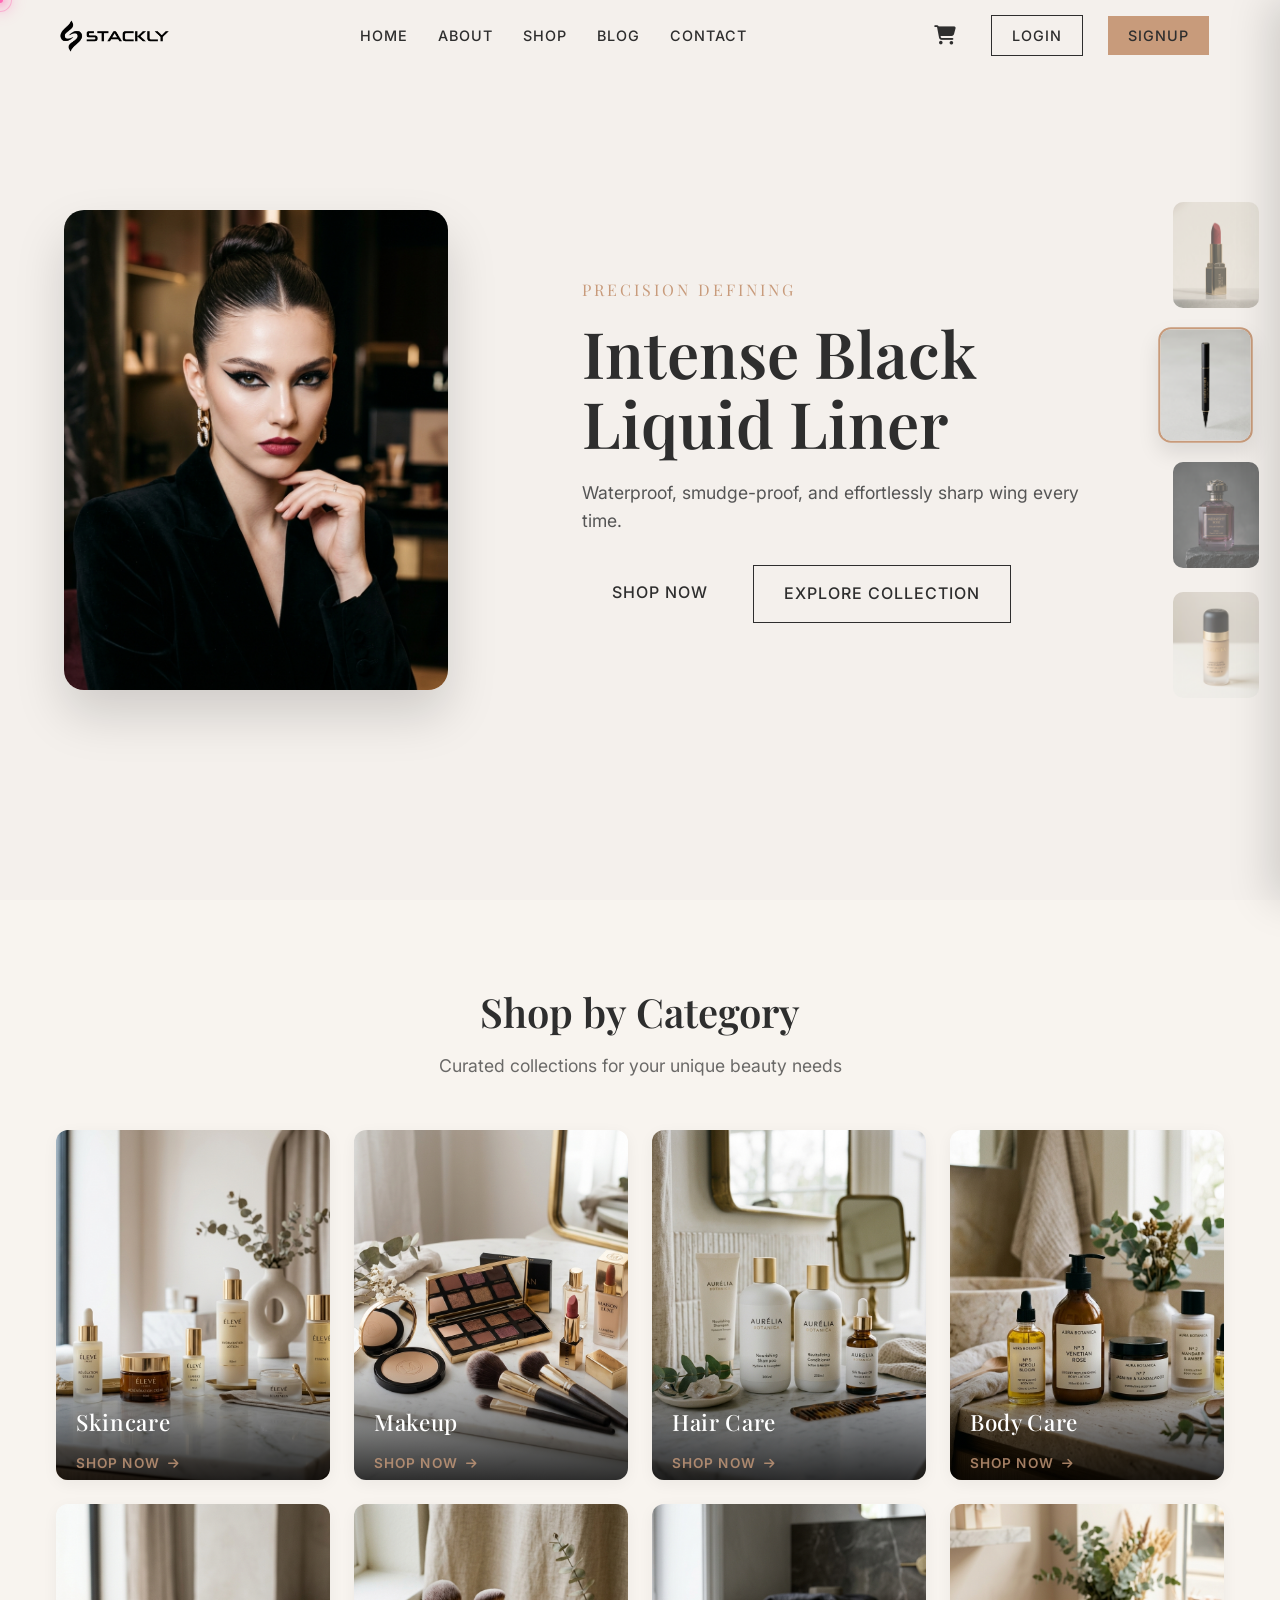
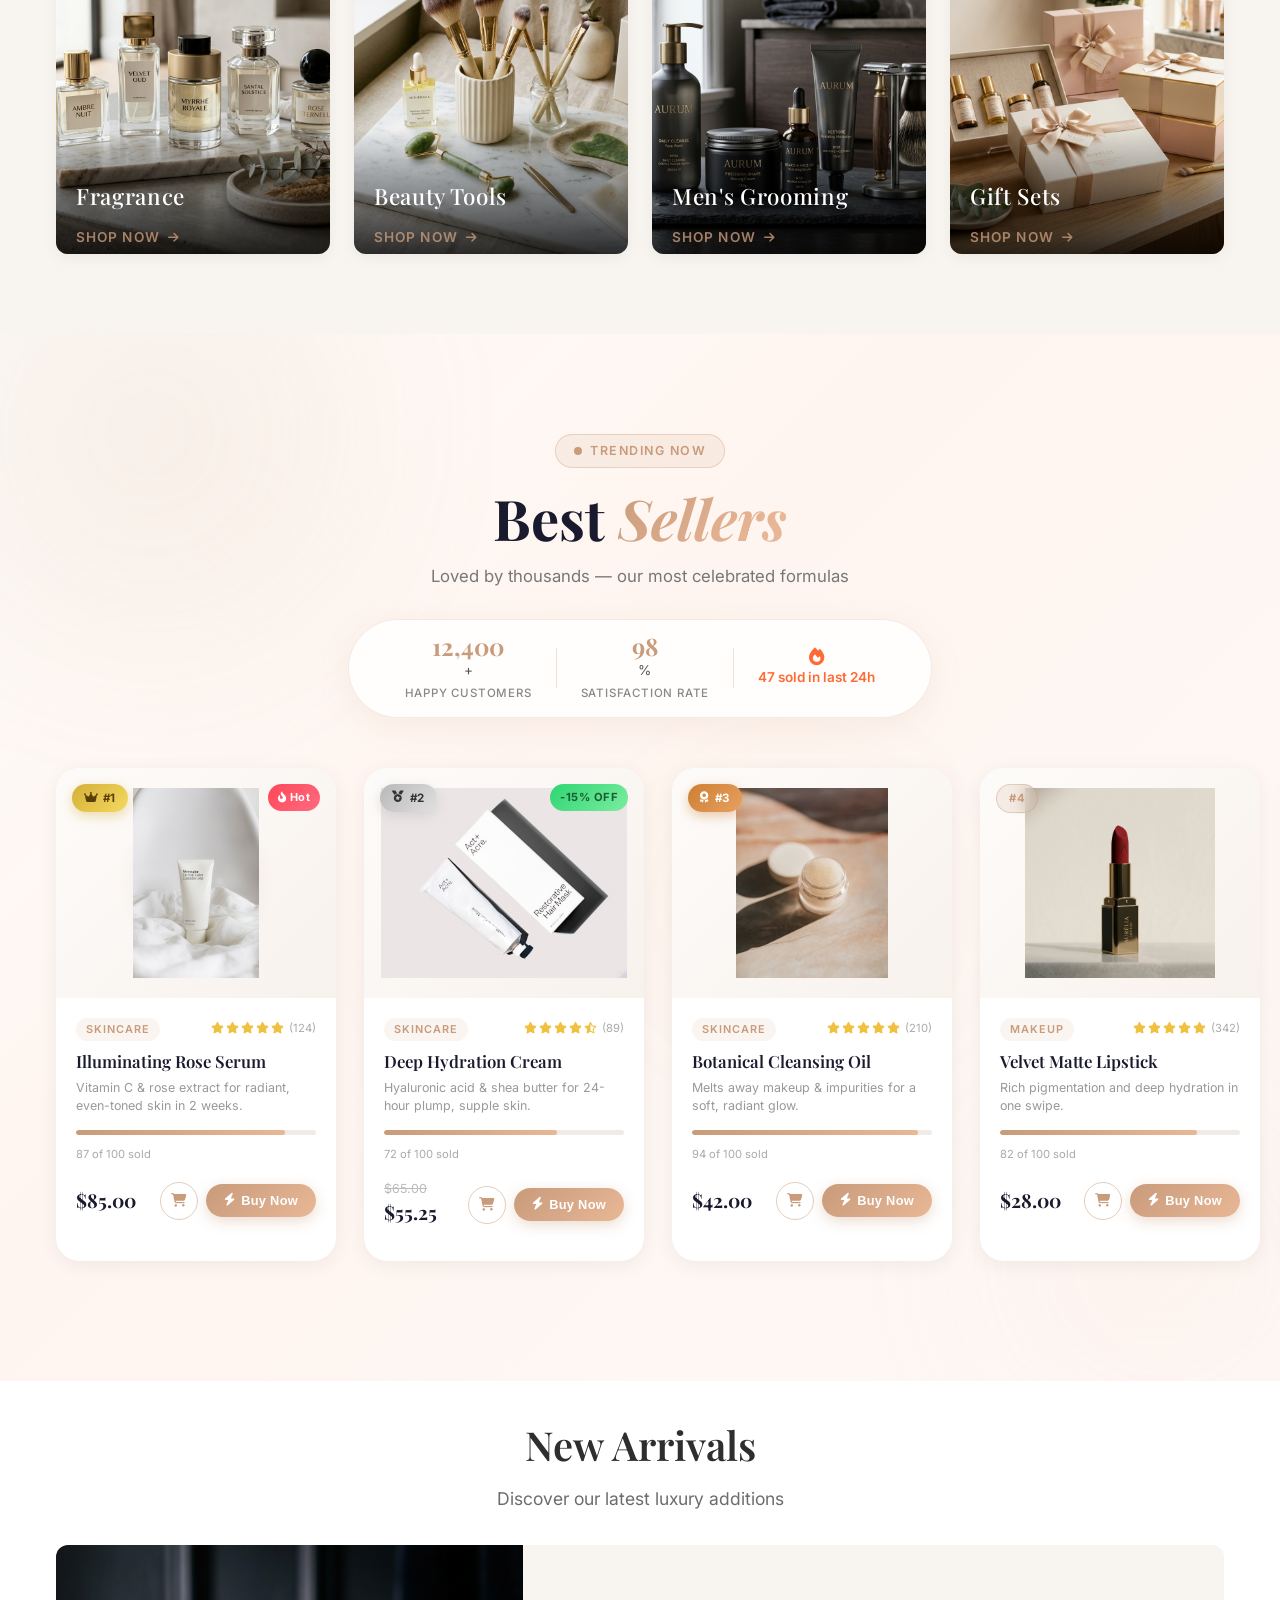
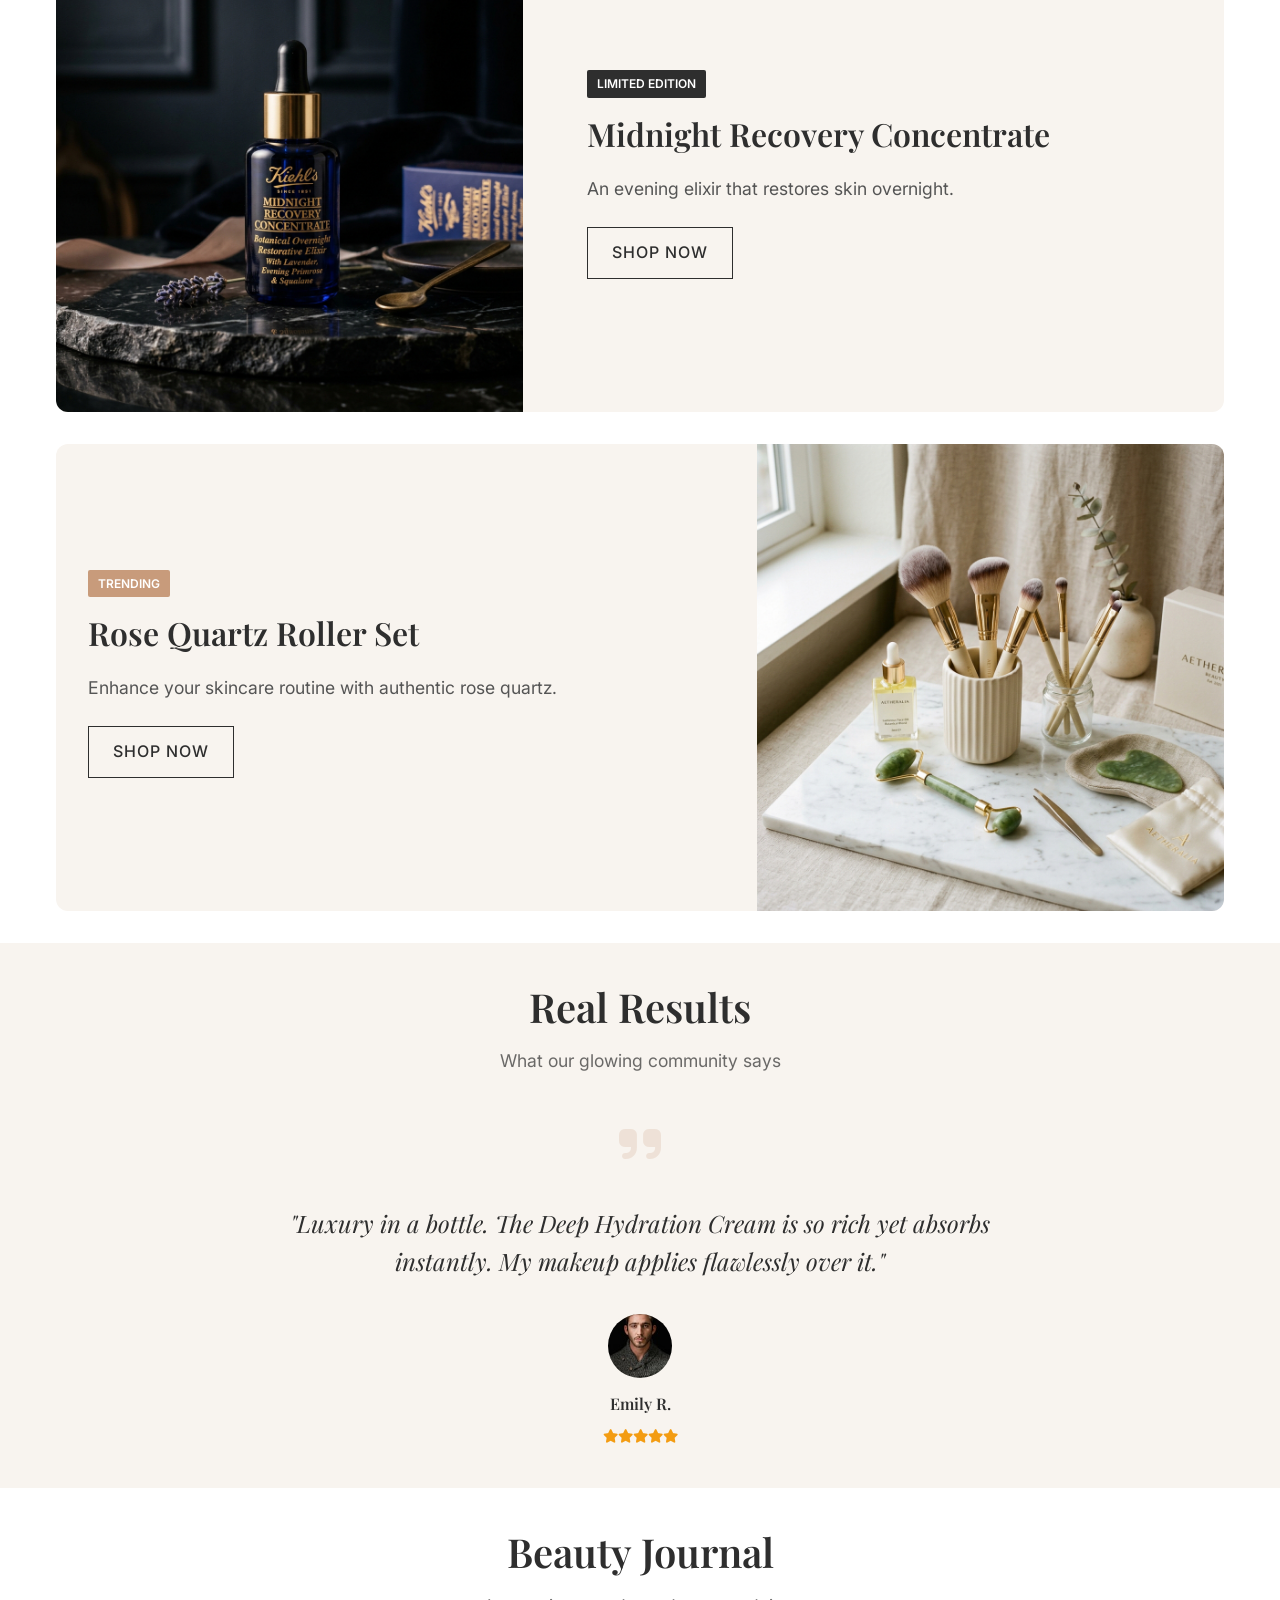
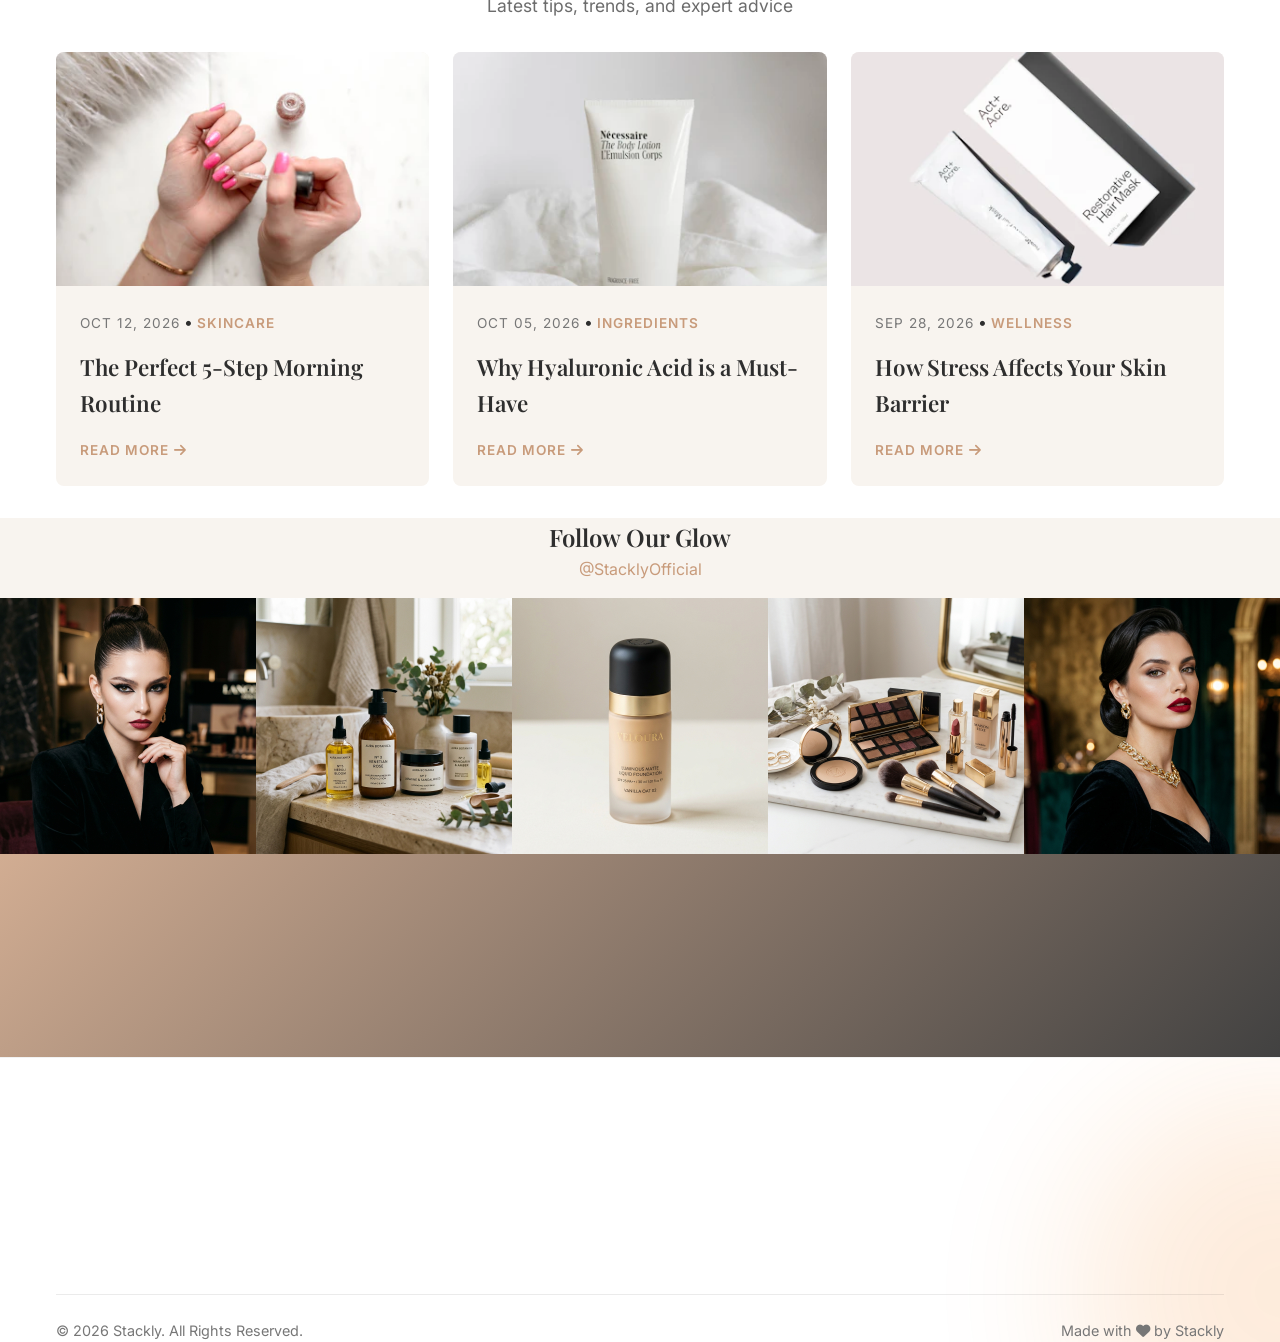
==== commit ad2112ea: "Add files via upload" ====
--- a/index.html
+++ b/index.html
@@ -267,12 +267,7 @@
                     </div>
                 </div>
 
-                <div class="bs-filter-tabs" data-aos="fade-up" data-aos-delay="150">
-                    <button class="bs-tab active" data-filter="all">All</button>
-                    <button class="bs-tab" data-filter="skincare">Skincare</button>
-                    <button class="bs-tab" data-filter="makeup">Makeup</button>
-                    <button class="bs-tab" data-filter="bodycare">Body Care</button>
-                </div>
+                
 
                 <div class="bs-product-grid">
 
@@ -437,107 +432,195 @@
                         </div>
                     </div>
 
-                    <!-- Product 5 -->
-                    <div class="bs-product-card" data-category="bodycare" data-aos="fade-up" data-aos-delay="500"
-                         data-name="Exfoliating Body Polish" data-price="$38.00" data-rating="4" data-reviews="56"
-                         data-desc="A luxurious sugar and sea salt scrub with coconut oil that sloughs away dead skin, revealing silky-smooth skin. Use 2-3 times per week."
-                         data-img="images/image_15.webp">
-                        <div class="bs-rank-badge bs-rank-regular">#5</div>
-                        <div class="bs-img-zone">
-                            <div class="bs-img-glow bs-glow-rose"></div>
-                            <img src="images/image_15.webp" alt="Exfoliating Body Polish" loading="lazy" onerror="this.onerror=null;this.src='images/prod_serum.webp'">
-                            <div class="bs-action-ring">
-                                <button class="bs-action-btn add-to-cart" title="Add to Cart"><i class="fa-solid fa-cart-plus"></i></button>
-                                <button class="bs-action-btn quick-view-btn" title="Quick View"><i class="fa-regular fa-eye"></i></button>
-                                <button class="bs-action-btn wishlist-btn" title="Wishlist"><i class="fa-regular fa-heart"></i></button>
-                            </div>
-                        </div>
-                        <div class="bs-card-body">
-                            <div class="bs-card-top">
-                                <span class="bs-category-tag">Body Care</span>
-                                <div class="bs-stars">
-                                    <i class="fa-solid fa-star"></i><i class="fa-solid fa-star"></i><i class="fa-solid fa-star"></i><i class="fa-solid fa-star"></i><i class="fa-regular fa-star"></i>
-                                    <span class="bs-review-count">(56)</span>
-                                </div>
-                            </div>
-                            <h3 class="bs-product-name">Exfoliating Body Polish</h3>
-                            <p class="bs-product-desc">Sugar &amp; sea salt scrub with coconut oil for silky-smooth skin.</p>
-                            <div class="bs-purchase-bar">
-                                <div class="bs-bar-track"><div class="bs-bar-fill" style="width:58%"></div></div>
-                                <span class="bs-bar-label">58 of 100 sold</span>
-                            </div>
-                            <div class="bs-price-row">
-                                <span class="bs-price">$38.00</span>
-                                <div class="bs-cta-btns">
-                                    <button class="bs-btn-cart add-to-cart"><i class="fa-solid fa-cart-shopping"></i></button>
-                                    <button class="bs-btn-buy btn-buy"><i class="fa-solid fa-bolt"></i> Buy Now</button>
-                                </div>
-                            </div>
-                        </div>
-                    </div>
-
-                </div>
-
-                <div class="bs-view-all" data-aos="fade-up">
-                    <a href="shop.html" class="bs-view-all-btn">
-                        <span>Explore Full Collection</span>
-                        <i class="fa-solid fa-arrow-right"></i>
-                    </a>
-                </div>
-            </div>
-        </section>
-
-        <!-- Why Choose Us -->
-        <section class="section-padding why-choose-us" style="background-color: var(--color-beige);">
-            <div class="container">
-                <div class="section-header" data-aos="fade-up">
-                    <h2>Why Choose Us</h2>
-                    <p>The Stackly Promise</p>
-                </div>
-                <div class="features-bg-blobs"><div class="blob blob-1"></div><div class="blob blob-2"></div></div>
-                <div class="features-grid">
-                    <div data-aos="fade-up" data-aos-delay="0"><div class="feature-card interactive-feature" data-theme="#2e8b57" data-shadow="rgba(46,139,87,0.4)" onclick="createRipple(event); activateFeature(this)">
-                        <i class="fa-solid fa-leaf feature-icon anim-sway"></i>
-                        <h3>Natural Ingredients</h3>
-                        <p>100% organic and ethically sourced.</p>
-                    </div></div>
-                    <div data-aos="fade-up" data-aos-delay="100"><div class="feature-card interactive-feature" data-theme="#007bff" data-shadow="rgba(0,123,255,0.4)" onclick="createRipple(event); activateFeature(this)">
-                        <i class="fa-solid fa-stethoscope feature-icon anim-pulse"></i>
-                        <h3>Dermatologist Tested</h3>
-                        <p>Safe and effective for all skin types.</p>
-                    </div></div>
-                    <div data-aos="fade-up" data-aos-delay="200"><div class="feature-card interactive-feature" data-theme="#8e44ad" data-shadow="rgba(142,68,173,0.4)" onclick="createRipple(event); activateFeature(this)">
-                        <i class="fa-solid fa-paw feature-icon anim-bounce"></i>
-                        <h3>Cruelty Free</h3>
-                        <p>Never tested on animals, ever.</p>
-                    </div></div>
-                    <div data-aos="fade-up" data-aos-delay="300"><div class="feature-card interactive-feature" data-theme="#ff8c00" data-shadow="rgba(255,140,0,0.4)" onclick="createRipple(event); activateFeature(this)">
-                        <i class="fa-solid fa-truck-fast feature-icon anim-move-right"></i>
-                        <h3>Fast Delivery</h3>
-                        <p>Express worldwide shipping available.</p>
-                    </div></div>
-                    <div data-aos="fade-up" data-aos-delay="0"><div class="feature-card interactive-feature" data-theme="#1a237e" data-shadow="rgba(26,35,126,0.4)" onclick="createRipple(event); activateFeature(this)">
-                        <i class="fa-solid fa-shield-halved feature-icon anim-glow"></i>
-                        <h3>Secure Payment</h3>
-                        <p>Encrypted and safe transactions.</p>
-                    </div></div>
-                    <div data-aos="fade-up" data-aos-delay="100"><div class="feature-card interactive-feature" data-theme="#d4af37" data-shadow="rgba(212,175,55,0.4)" onclick="createRipple(event); activateFeature(this)">
-                        <i class="fa-solid fa-award feature-icon anim-rotate"></i>
-                        <h3>Premium Quality</h3>
-                        <p>Luxury formulations for maximum results.</p>
-                    </div></div>
-                    <div data-aos="fade-up" data-aos-delay="200"><div class="feature-card interactive-feature" data-theme="#008080" data-shadow="rgba(0,128,128,0.4)" onclick="createRipple(event); activateFeature(this)">
-                        <i class="fa-solid fa-recycle feature-icon anim-rotate-slow"></i>
-                        <h3>Eco-Friendly</h3>
-                        <p>100% recyclable and sustainable packaging.</p>
-                    </div></div>
-                    <div data-aos="fade-up" data-aos-delay="300"><div class="feature-card interactive-feature" data-theme="#00bcd4" data-shadow="rgba(0,188,212,0.4)" onclick="createRipple(event); activateFeature(this)">
-                        <i class="fa-solid fa-headset feature-icon anim-pulse"></i>
-                        <h3>24/7 Support</h3>
-                        <p>Our beauty experts are here anytime.</p>
-                    </div></div>
-                </div>
-            </div>
+                                        <!-- Product 5 -->
+                    <div class="bs-product-card" data-category="bodycare" data-aos="fade-up" data-aos-delay="500"
+                         data-name="Exfoliating Body Polish" data-price="$38.00" data-rating="4" data-reviews="56"
+                         data-desc="A luxurious sugar and sea salt scrub with coconut oil that sloughs away dead skin, revealing silky-smooth skin. Use 2-3 times per week."
+                         data-img="images/image_15.webp">
+                        <div class="bs-img-zone">
+                            <div class="bs-img-glow"></div>
+                            <img src="images/image_15.webp" alt="Exfoliating Body Polish" loading="lazy" onerror="this.onerror=null;this.src='images/prod_cream.webp'">
+                            <div class="bs-action-ring">
+                                <button class="bs-action-btn add-to-cart" title="Add to Cart"><i class="fa-solid fa-cart-plus"></i></button>
+                                <button class="bs-action-btn quick-view-btn" title="Quick View"><i class="fa-regular fa-eye"></i></button>
+                                <button class="bs-action-btn wishlist-btn" title="Wishlist"><i class="fa-regular fa-heart"></i></button>
+                            </div>
+                        </div>
+                        <div class="bs-card-body">
+                            <div class="bs-card-top">
+                                <span class="bs-category-tag">Body Care</span>
+                                <div class="bs-stars">
+                                    <span class="bs-review-count">(56)</span>
+                                </div>
+                            </div>
+                            <h3 class="bs-product-name">Exfoliating Body Polish</h3>
+                            <p class="bs-product-desc">A luxurious sugar and sea salt scrub with coconut oil that sloughs away dead skin, revealing silky-smooth skin.</p>
+                            <div class="bs-purchase-bar">
+                                <div class="bs-bar-track"><div class="bs-bar-fill" style="width:75%"></div></div>
+                                <span class="bs-bar-label">75 of 100 sold</span>
+                            </div>
+                            <div class="bs-price-row">
+                                <span class="bs-price">$38.00</span>
+                                <div class="bs-cta-btns">
+                                    <button class="bs-btn-cart add-to-cart"><i class="fa-solid fa-cart-shopping"></i></button>
+                                    <button class="bs-btn-buy btn-buy"><i class="fa-solid fa-bolt"></i> Buy Now</button>
+                                </div>
+                            </div>
+                        </div>
+                    </div>
+
+                                        <!-- Product 6 - Bodycare -->
+                    <div class="bs-product-card" data-category="bodycare" data-aos="fade-up" data-aos-delay="600"
+                         data-name="Hydrating Body Lotion" data-price="$45.00" data-rating="4.8" data-reviews="112"
+                         data-desc="Deeply moisturizing body lotion enriched with shea butter and vitamin E."
+                         data-img="images/image_28.webp">
+                        <div class="bs-img-zone">
+                            <div class="bs-img-glow"></div>
+                            <img src="images/image_28.webp" alt="Hydrating Body Lotion" loading="lazy" onerror="this.onerror=null;this.src='images/prod_cream.webp'">
+                            <div class="bs-action-ring">
+                                <button class="bs-action-btn add-to-cart" title="Add to Cart"><i class="fa-solid fa-cart-plus"></i></button>
+                                <button class="bs-action-btn quick-view-btn" title="Quick View"><i class="fa-regular fa-eye"></i></button>
+                                <button class="bs-action-btn wishlist-btn" title="Wishlist"><i class="fa-regular fa-heart"></i></button>
+                            </div>
+                        </div>
+                        <div class="bs-card-body">
+                            <div class="bs-card-top">
+                                <span class="bs-category-tag">Body Care</span>
+                                <div class="bs-stars">
+                                    <span class="bs-review-count">(112)</span>
+                                </div>
+                            </div>
+                            <h3 class="bs-product-name">Hydrating Body Lotion</h3>
+                            <p class="bs-product-desc">Deeply moisturizing body lotion enriched with shea butter and vitamin E.</p>
+                            <div class="bs-purchase-bar">
+                                <div class="bs-bar-track"><div class="bs-bar-fill" style="width:92%"></div></div>
+                                <span class="bs-bar-label">92 of 100 sold</span>
+                            </div>
+                            <div class="bs-price-row">
+                                <span class="bs-price">$45.00</span>
+                                <div class="bs-cta-btns">
+                                    <button class="bs-btn-cart add-to-cart"><i class="fa-solid fa-cart-shopping"></i></button>
+                                    <button class="bs-btn-buy btn-buy"><i class="fa-solid fa-bolt"></i> Buy Now</button>
+                                </div>
+                            </div>
+                        </div>
+                    </div>
+
+                    <!-- Product 7 - Bodycare -->
+                    <div class="bs-product-card" data-category="bodycare" data-aos="fade-up" data-aos-delay="700"
+                         data-name="Nourishing Body Wash" data-price="$25.00" data-rating="4.7" data-reviews="89"
+                         data-desc="A gentle, sulfate-free body wash that cleanses without stripping skin's natural moisture."
+                         data-img="images/cat_bodycare.png">
+                        <div class="bs-img-zone">
+                            <div class="bs-img-glow"></div>
+                            <img src="images/cat_bodycare.png" alt="Nourishing Body Wash" loading="lazy" onerror="this.onerror=null;this.src='images/prod_cream.webp'">
+                            <div class="bs-action-ring">
+                                <button class="bs-action-btn add-to-cart" title="Add to Cart"><i class="fa-solid fa-cart-plus"></i></button>
+                                <button class="bs-action-btn quick-view-btn" title="Quick View"><i class="fa-regular fa-eye"></i></button>
+                                <button class="bs-action-btn wishlist-btn" title="Wishlist"><i class="fa-regular fa-heart"></i></button>
+                            </div>
+                        </div>
+                        <div class="bs-card-body">
+                            <div class="bs-card-top">
+                                <span class="bs-category-tag">Body Care</span>
+                                <div class="bs-stars">
+                                    <span class="bs-review-count">(89)</span>
+                                </div>
+                            </div>
+                            <h3 class="bs-product-name">Nourishing Body Wash</h3>
+                            <p class="bs-product-desc">A gentle, sulfate-free body wash that cleanses without stripping skin's natural moisture.</p>
+                            <div class="bs-purchase-bar">
+                                <div class="bs-bar-track"><div class="bs-bar-fill" style="width:78%"></div></div>
+                                <span class="bs-bar-label">78 of 100 sold</span>
+                            </div>
+                            <div class="bs-price-row">
+                                <span class="bs-price">$25.00</span>
+                                <div class="bs-cta-btns">
+                                    <button class="bs-btn-cart add-to-cart"><i class="fa-solid fa-cart-shopping"></i></button>
+                                    <button class="bs-btn-buy btn-buy"><i class="fa-solid fa-bolt"></i> Buy Now</button>
+                                </div>
+                            </div>
+                        </div>
+                    </div>
+
+                    <!-- Product 8 - Makeup -->
+                    <div class="bs-product-card" data-category="makeup" data-aos="fade-up" data-aos-delay="800"
+                         data-name="Flawless Liquid Foundation" data-price="$42.00" data-rating="4.9" data-reviews="230"
+                         data-desc="Medium-to-full coverage foundation with a natural luminous finish. Lasts 24 hours."
+                         data-img="images/hero_thumb_foundation.png">
+                        <div class="bs-hot-tag"><i class="fa-solid fa-fire-flame-curved"></i> Hot</div>
+                        <div class="bs-img-zone">
+                            <div class="bs-img-glow"></div>
+                            <img src="images/hero_thumb_foundation.png" alt="Flawless Liquid Foundation" loading="lazy" onerror="this.onerror=null;this.src='images/prod_cream.webp'">
+                            <div class="bs-action-ring">
+                                <button class="bs-action-btn add-to-cart" title="Add to Cart"><i class="fa-solid fa-cart-plus"></i></button>
+                                <button class="bs-action-btn quick-view-btn" title="Quick View"><i class="fa-regular fa-eye"></i></button>
+                                <button class="bs-action-btn wishlist-btn" title="Wishlist"><i class="fa-regular fa-heart"></i></button>
+                            </div>
+                        </div>
+                        <div class="bs-card-body">
+                            <div class="bs-card-top">
+                                <span class="bs-category-tag">Makeup</span>
+                                <div class="bs-stars">
+                                    <span class="bs-review-count">(230)</span>
+                                </div>
+                            </div>
+                            <h3 class="bs-product-name">Flawless Liquid Foundation</h3>
+                            <p class="bs-product-desc">Medium-to-full coverage foundation with a natural luminous finish. Lasts 24 hours.</p>
+                            <div class="bs-purchase-bar">
+                                <div class="bs-bar-track"><div class="bs-bar-fill" style="width:95%"></div></div>
+                                <span class="bs-bar-label">95 of 100 sold</span>
+                            </div>
+                            <div class="bs-price-row">
+                                <span class="bs-price">$42.00</span>
+                                <div class="bs-cta-btns">
+                                    <button class="bs-btn-cart add-to-cart"><i class="fa-solid fa-cart-shopping"></i></button>
+                                    <button class="bs-btn-buy btn-buy"><i class="fa-solid fa-bolt"></i> Buy Now</button>
+                                </div>
+                            </div>
+                        </div>
+                    </div>
+
+                    <!-- Product 9 - Makeup -->
+                    <div class="bs-product-card" data-category="makeup" data-aos="fade-up" data-aos-delay="900"
+                         data-name="Precision Liquid Eyeliner" data-price="$22.00" data-rating="4.6" data-reviews="156"
+                         data-desc="Waterproof, smudge-proof liquid eyeliner with an ultra-fine felt tip for perfect wings."
+                         data-img="images/hero_thumb_eyeliner.png">
+                        <div class="bs-img-zone">
+                            <div class="bs-img-glow"></div>
+                            <img src="images/hero_thumb_eyeliner.png" alt="Precision Liquid Eyeliner" loading="lazy" onerror="this.onerror=null;this.src='images/prod_cream.webp'">
+                            <div class="bs-action-ring">
+                                <button class="bs-action-btn add-to-cart" title="Add to Cart"><i class="fa-solid fa-cart-plus"></i></button>
+                                <button class="bs-action-btn quick-view-btn" title="Quick View"><i class="fa-regular fa-eye"></i></button>
+                                <button class="bs-action-btn wishlist-btn" title="Wishlist"><i class="fa-regular fa-heart"></i></button>
+                            </div>
+                        </div>
+                        <div class="bs-card-body">
+                            <div class="bs-card-top">
+                                <span class="bs-category-tag">Makeup</span>
+                                <div class="bs-stars">
+                                    <span class="bs-review-count">(156)</span>
+                                </div>
+                            </div>
+                            <h3 class="bs-product-name">Precision Liquid Eyeliner</h3>
+                            <p class="bs-product-desc">Waterproof, smudge-proof liquid eyeliner with an ultra-fine felt tip for perfect wings.</p>
+                            <div class="bs-purchase-bar">
+                                <div class="bs-bar-track"><div class="bs-bar-fill" style="width:84%"></div></div>
+                                <span class="bs-bar-label">84 of 100 sold</span>
+                            </div>
+                            <div class="bs-price-row">
+                                <span class="bs-price">$22.00</span>
+                                <div class="bs-cta-btns">
+                                    <button class="bs-btn-cart add-to-cart"><i class="fa-solid fa-cart-shopping"></i></button>
+                                    <button class="bs-btn-buy btn-buy"><i class="fa-solid fa-bolt"></i> Buy Now</button>
+                                </div>
+                            </div>
+                        </div>
+                    </div>
+
+                </div>
+            </div>
+        </div>
         </section>
         <!-- New Arrival Collection -->
         <section class="section-padding new-arrivals" style="background-color: #fff;">
@@ -678,23 +761,35 @@
     </main>
 
     <!-- Premium Footer -->
-        <footer>
+            <!-- Back to Top Button -->
+    <button id="backToTop" class="back-to-top" aria-label="Back to top"><i class="fa-solid fa-arrow-up"></i></button>
+
+    <footer class="site-footer">
+        <!-- Floating Background Shapes -->
+        <div class="footer-bg-shape shape-left"></div>
+        <div class="footer-bg-shape shape-right"></div>
+        
         <div class="container">
             <div class="footer-content">
-                <div class="footer-col">
-                    <a href="index.html" style="display:inline-flex; align-items:center; margin-bottom: 15px;"><img src="images/stackly_logo.webp" alt="Stackly Logo" style="height: 40px; width: auto;" onerror="this.onerror=null;this.src='images/prod_serum.webp'"></a>
-                    <p>Experience the luxury of nature with our premium skincare collections crafted for your inner glow.</p>
-                    <div class="social-links" style="margin-top: 1rem; display: flex; gap: 1rem;">
-                        <a href="404.html"><i class="fa-brands fa-instagram"></i></a>
-                        <a href="404.html"><i class="fa-brands fa-facebook-f"></i></a>
-                        <a href="404.html"><i class="fa-brands fa-pinterest-p"></i></a>
-                        <a href="404.html"><i class="fa-brands fa-tiktok"></i></a>
+                <!-- Column 1: Brand -->
+                <div class="footer-col" data-aos="fade-up" data-aos-delay="0">
+                    <a href="index.html" class="footer-logo">
+                        <img src="images/stackly_logo.webp" alt="Stackly Logo" onerror="this.onerror=null;this.src='images/prod_serum.webp'">
+                    </a>
+                    <p class="brand-desc">Experience the luxury of nature with our premium skincare collections crafted for your inner glow.</p>
+                    <div class="social-links">
+                        <a href="404.html" aria-label="Instagram"><i class="fa-brands fa-instagram"></i></a>
+                        <a href="404.html" aria-label="Facebook"><i class="fa-brands fa-facebook-f"></i></a>
+                        <a href="404.html" aria-label="Pinterest"><i class="fa-brands fa-pinterest-p"></i></a>
+                        <a href="404.html" aria-label="TikTok"><i class="fa-brands fa-tiktok"></i></a>
+                        <a href="404.html" aria-label="YouTube"><i class="fa-brands fa-youtube"></i></a>
                     </div>
                 </div>
                 
-                <div class="footer-col">
+                <!-- Column 2: Quick Links -->
+                <div class="footer-col" data-aos="fade-up" data-aos-delay="100">
                     <h4>Quick Links</h4>
-                    <ul>
+                    <ul class="footer-links">
                         <li><a href="index.html">Home</a></li>
                         <li><a href="about.html">About</a></li>
                         <li><a href="shop.html">Shop</a></li>
@@ -703,28 +798,32 @@
                     </ul>
                 </div>
                 
-                <div class="footer-col">
+                <!-- Column 3: Support -->
+                <div class="footer-col" data-aos="fade-up" data-aos-delay="200">
                     <h4>Support</h4>
-                    <ul>
+                    <ul class="footer-links">
                         <li><a href="404.html">FAQ</a></li>
                         <li><a href="404.html">Shipping Policy</a></li>
                         <li><a href="404.html">Return Policy</a></li>
-                        <li><a href="404.html">Track Order</a></li>
+                        <li><a href="404.html">Privacy Policy</a></li>
+                        <li><a href="404.html">Terms & Conditions</a></li>
                     </ul>
                 </div>
                 
-                <div class="footer-col">
-                    <h4>Newsletter</h4>
-                    <p>Subscribe to receive updates, access to exclusive deals, and more.</p>
-                    <form class="newsletter-form">
-                        <input type="email" placeholder="Enter your email" required>
-                        <button type="submit">SUBSCRIBE</button>
-                    </form>
+                <!-- Column 4: Newsletter -->
+                <div class="footer-col" data-aos="fade-up" data-aos-delay="300">
+                    <h4>Contact Us</h4>
+                    <div class="contact-details">
+                        <p><i class="fa-solid fa-envelope"></i> hello@stackly.com</p>
+                        <p><i class="fa-solid fa-phone"></i> +1 (555) 123-4567</p>
+                        <p><i class="fa-solid fa-clock"></i> Mon-Fri, 9am - 5pm</p>
+                    </div>
                 </div>
             </div>
             
             <div class="footer-bottom">
                 <p>&copy; 2026 Stackly. All Rights Reserved.</p>
+                <p class="made-with-love">Made with <i class="fa-solid fa-heart"></i> by Stackly</p>
             </div>
         </div>
     </footer>
@@ -939,3 +1038,5 @@
 
 
 
+
+
--- a/assets/css/style.css
+++ b/assets/css/style.css
@@ -237,58 +237,294 @@
 }
 
 /* Footer */
-footer {
-  background-color: var(--color-black);
-  color: var(--color-beige);
-  padding: var(--spacing-xl) 0 var(--spacing-md);
+/* =========================================
+   Premium Luxury Footer Styles
+   ========================================= */
+
+.site-footer {
+  background-color: #ffffff;
+  color: var(--color-black);
+  padding: var(--spacing-xxl) 0 var(--spacing-lg);
+  position: relative;
+  overflow: hidden;
+  border-top: 1px solid rgba(0, 0, 0, 0.05);
+}
+
+/* Subtle Floating Background Shapes */
+.footer-bg-shape {
+  position: absolute;
+  border-radius: 50%;
+  filter: blur(80px);
+  opacity: 0.3;
+  z-index: 0;
+  pointer-events: none;
+}
+.shape-left {
+  width: 300px;
+  height: 300px;
+  background: var(--color-primary);
+  top: -100px;
+  left: -150px;
+}
+.shape-right {
+  width: 400px;
+  height: 400px;
+  background: #f57f17;
+  bottom: -150px;
+  right: -200px;
+  opacity: 0.15;
+}
+
+.site-footer .container {
+  position: relative;
+  z-index: 1;
 }
 
 .footer-content {
   display: grid;
-  grid-template-columns: repeat(auto-fit, minmax(200px, 1fr));
-  gap: var(--spacing-lg);
-  margin-bottom: var(--spacing-xl);
+  grid-template-columns: repeat(4, 1fr);
+  gap: var(--spacing-xl) var(--spacing-lg);
+  margin-bottom: var(--spacing-xxl);
+  align-items: start;
+}
+
+@media (max-width: 992px) {
+  .footer-content {
+    grid-template-columns: repeat(2, 1fr);
+  }
+}
+
+@media (max-width: 576px) {
+  .footer-content {
+    grid-template-columns: 1fr;
+    text-align: center;
+  }
+}
+
+.footer-logo {
+  display: inline-flex;
+  align-items: center;
+  margin-bottom: var(--spacing-md);
+  text-decoration: none;
+}
+.footer-logo img {
+  height: 45px;
+  width: auto;
+}
+
+.brand-desc {
+  margin-top: 0;
+  margin-bottom: var(--spacing-md);
+  line-height: 1.6;
+  color: #555;
+  font-size: 0.95rem;
+}
+
+.contact-details {
+  margin-bottom: var(--spacing-md);
+}
+.contact-details p {
+  margin: 5px 0;
+  font-size: 0.9rem;
+  color: #555;
+  display: flex;
+  align-items: center;
+  gap: 10px;
+}
+@media (max-width: 576px) {
+  .contact-details p { justify-content: center; }
+}
+
+.social-links {
+  display: flex;
+  gap: 1rem;
+  margin-top: var(--spacing-md);
+}
+@media (max-width: 576px) {
+  .social-links { justify-content: center; }
+}
+.social-links a {
+  color: var(--color-black);
+  font-size: 1.2rem;
+  transition: transform 0.3s ease, color 0.3s ease;
+  display: inline-flex;
+  align-items: center;
+  justify-content: center;
+  width: 36px;
+  height: 36px;
+  border-radius: 50%;
+  background: rgba(0,0,0,0.03);
+}
+.social-links a:hover {
+  transform: translateY(-3px);
+  color: var(--color-rose-gold);
+  background: rgba(200, 155, 123, 0.1);
 }
 
 .footer-col h4 {
+  color: var(--color-black);
+  margin-top: 0;
+  margin-bottom: var(--spacing-md);
+  font-family: var(--font-heading);
+  font-size: 1.25rem;
+}
+
+.footer-links {
+  padding: 0;
+  margin: 0;
+  list-style: none;
+  text-align: left;
+}
+@media (max-width: 576px) {
+  .footer-links { text-align: center; }
+}
+
+.footer-links li {
+  margin-bottom: 0.75rem;
+}
+
+/* Elegant Underline Hover Animation */
+.footer-links li a {
+  color: #555;
+  text-decoration: none;
+  position: relative;
+  transition: color 0.3s ease;
+  display: inline-block;
+}
+.footer-links li a::after {
+  content: '';
+  position: absolute;
+  width: 100%;
+  transform: scaleX(0);
+  height: 1px;
+  bottom: 0;
+  left: 0;
+  background-color: var(--color-rose-gold);
+  transform-origin: bottom right;
+  transition: transform 0.3s ease-out;
+}
+.footer-links li a:hover {
   color: var(--color-rose-gold);
-  margin-bottom: var(--spacing-md);
-}
-
-.footer-col ul li {
-  margin-bottom: var(--spacing-sm);
-}
-
-.footer-col ul li a:hover {
-  color: var(--color-rose-gold);
+}
+.footer-links li a:hover::after {
+  transform: scaleX(1);
+  transform-origin: bottom left;
 }
 
 .newsletter-form {
   display: flex;
-  margin-top: var(--spacing-md);
+  margin-top: var(--spacing-sm);
+  position: relative;
+  box-shadow: 0 4px 15px rgba(0,0,0,0.05);
+  border-radius: 30px;
+  overflow: hidden;
 }
 
 .newsletter-form input {
-  padding: 0.75rem;
-  border: 1px solid var(--color-beige);
-  background: transparent;
-  color: var(--color-beige);
+  padding: 0.85rem 1.25rem;
+  border: 1px solid transparent;
+  background: #f8f9fa;
+  color: var(--color-black);
   width: 100%;
-}
-
-.newsletter-form button {
-  background-color: var(--color-rose-gold);
+  flex: 1;
+  outline: none;
+  font-family: var(--font-body);
+}
+
+/* Gradient Subscribe Button */
+.gradient-btn {
+  background: linear-gradient(135deg, var(--color-primary) 0%, var(--color-primary-hover) 100%);
   color: #fff;
   border: none;
-  padding: 0 1rem;
+  padding: 0 1.5rem;
   cursor: pointer;
+  white-space: nowrap;
+  font-weight: 600;
+  transition: all 0.3s ease;
+  letter-spacing: 0.5px;
+}
+.gradient-btn:hover {
+  background: linear-gradient(135deg, var(--color-primary-hover) 0%, var(--color-primary) 100%);
+  box-shadow: 0 4px 12px rgba(200, 155, 123, 0.4);
+}
+
+.payment-methods {
+  display: flex;
+  gap: 12px;
+  margin-top: 1.5rem;
+  font-size: 1.8rem;
+  color: #aaa;
+}
+@media (max-width: 576px) {
+  .payment-methods { justify-content: center; }
+}
+.payment-methods i {
+  transition: color 0.3s ease, transform 0.3s ease;
+}
+.payment-methods i:hover {
+  transform: scale(1.1);
+  color: var(--color-primary);
 }
 
 .footer-bottom {
   text-align: center;
-  padding-top: var(--spacing-md);
-  border-top: 1px solid rgba(248, 244, 239, 0.2);
-  font-size: 0.85rem;
+  padding-top: var(--spacing-lg);
+  border-top: 1px solid rgba(0, 0, 0, 0.08);
+  font-size: 0.9rem;
+  color: #777;
+  display: flex;
+  justify-content: space-between;
+  align-items: center;
+  flex-wrap: wrap;
+  gap: 10px;
+}
+@media (max-width: 576px) {
+  .footer-bottom {
+    flex-direction: column;
+    justify-content: center;
+  }
+}
+.made-with-love {
+  margin: 0;
+}
+
+/* Back to Top Button */
+.back-to-top {
+  position: fixed;
+  bottom: 30px;
+  right: 30px;
+  width: 45px;
+  height: 45px;
+  background-color: var(--color-black);
+  color: #fff;
+  border: none;
+  border-radius: 50%;
+  font-size: 1.2rem;
+  cursor: pointer;
+  display: flex;
+  align-items: center;
+  justify-content: center;
+  box-shadow: 0 4px 15px rgba(0,0,0,0.15);
+  opacity: 0;
+  visibility: hidden;
+  transform: translateY(20px);
+  transition: all 0.3s ease;
+  z-index: 1000;
+}
+.back-to-top.show {
+  opacity: 1;
+  visibility: visible;
+  transform: translateY(0);
+}
+.back-to-top:hover {
+  background-color: var(--color-rose-gold);
+  transform: translateY(-5px);
+}
+@media (max-width: 768px) {
+  .back-to-top {
+    bottom: 20px;
+    right: 20px;
+  }
 }
 
 /* Responsive */
@@ -2441,16 +2677,31 @@
 }
 
 /* Product Grid */
+.bs-marquee-wrapper {
+    overflow: hidden;
+    width: 100%;
+    position: relative;
+    padding: 20px 0;
+}
 .bs-product-grid {
-    display: grid;
-    grid-template-columns: repeat(4, 1fr);
+    display: flex;
     gap: 28px;
-    position: relative;
-    z-index: 1;
+    width: max-content;
+    animation: bsMarquee 20s linear infinite;
+}
+.bs-product-grid:hover {
+    animation-play-state: paused;
+}
+@keyframes bsMarquee {
+    from { transform: translateX(0); }
+    to { transform: translateX(calc(-50% - 14px)); }
 }
 
 /* Product Card */
 .bs-product-card {
+    min-width: 280px;
+    width: 280px;
+    flex-shrink: 0;
     position: relative;
     background: #fff;
     border-radius: 24px;
@@ -2815,10 +3066,10 @@
 
 /* Responsive */
 @media (max-width: 1100px) {
-    .bs-product-grid { grid-template-columns: repeat(2, 1fr); }
+    
 }
 @media (max-width: 680px) {
-    .bs-product-grid { grid-template-columns: 1fr; }
+    
     .bs-stats-bar { flex-direction: column; gap: 12px; border-radius: 20px; }
     .bs-stat-divider { width: 60px; height: 1px; }
     .pro-bestsellers-section { padding: 60px 0 80px; }
@@ -2856,7 +3107,7 @@
     .category-grid { grid-template-columns: 1fr; }
     .features-grid { grid-template-columns: 1fr; gap: 15px; }
     .blog-grid { grid-template-columns: 1fr; }
-    .bs-product-grid { grid-template-columns: 1fr; }
+    
     
     .section-padding { padding: 40px 0; }
     
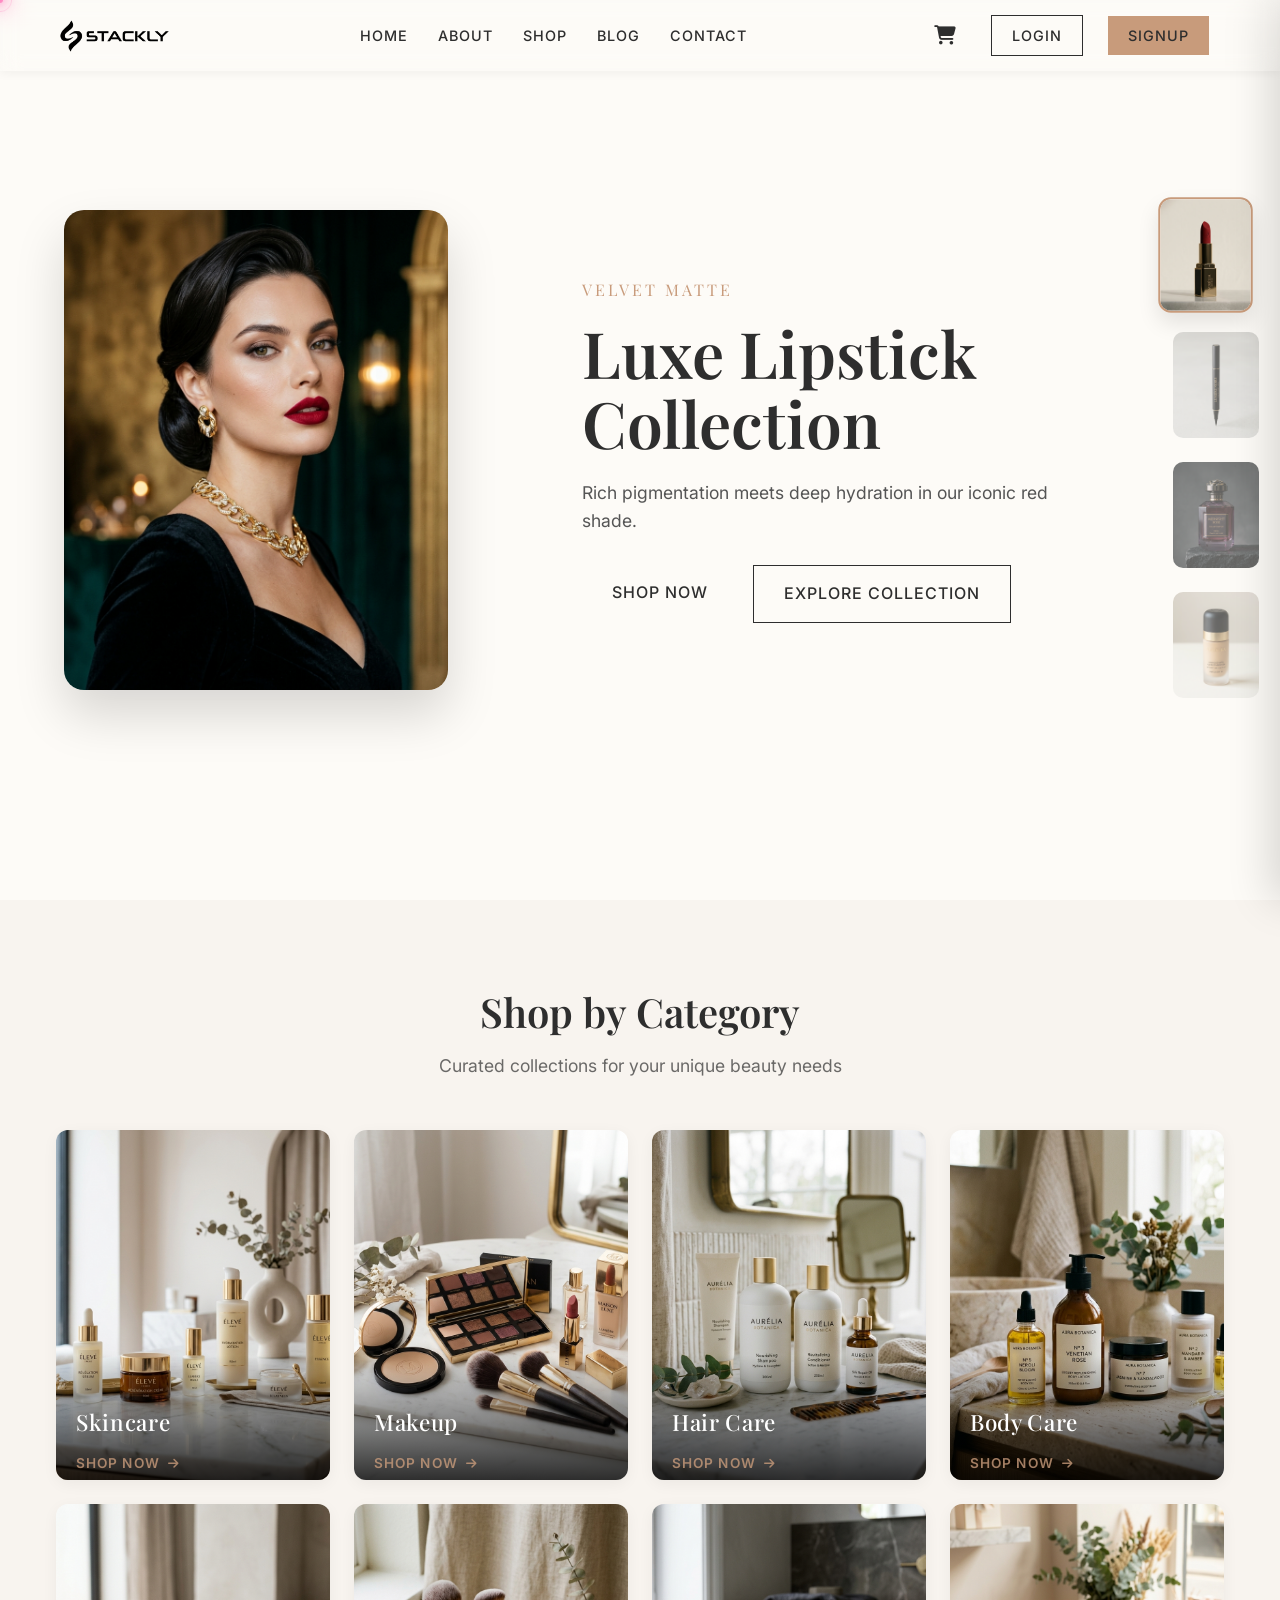
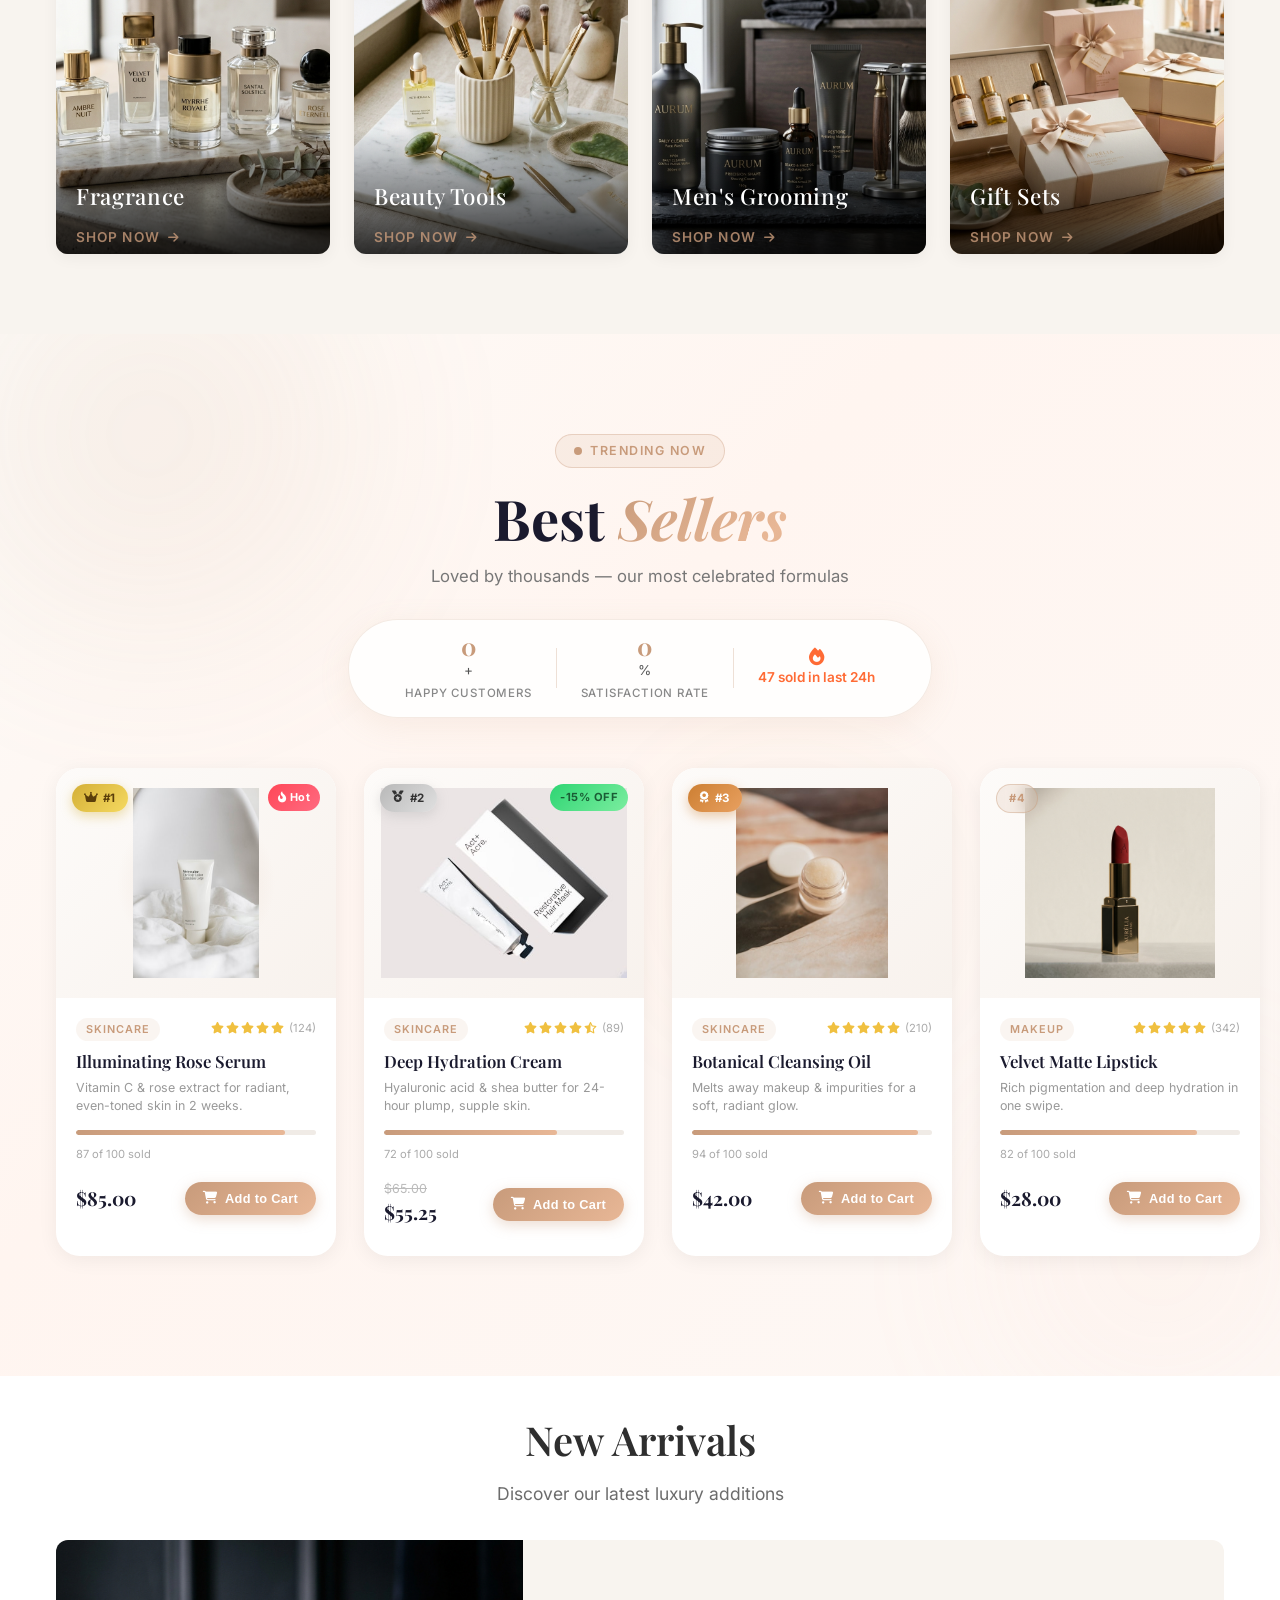
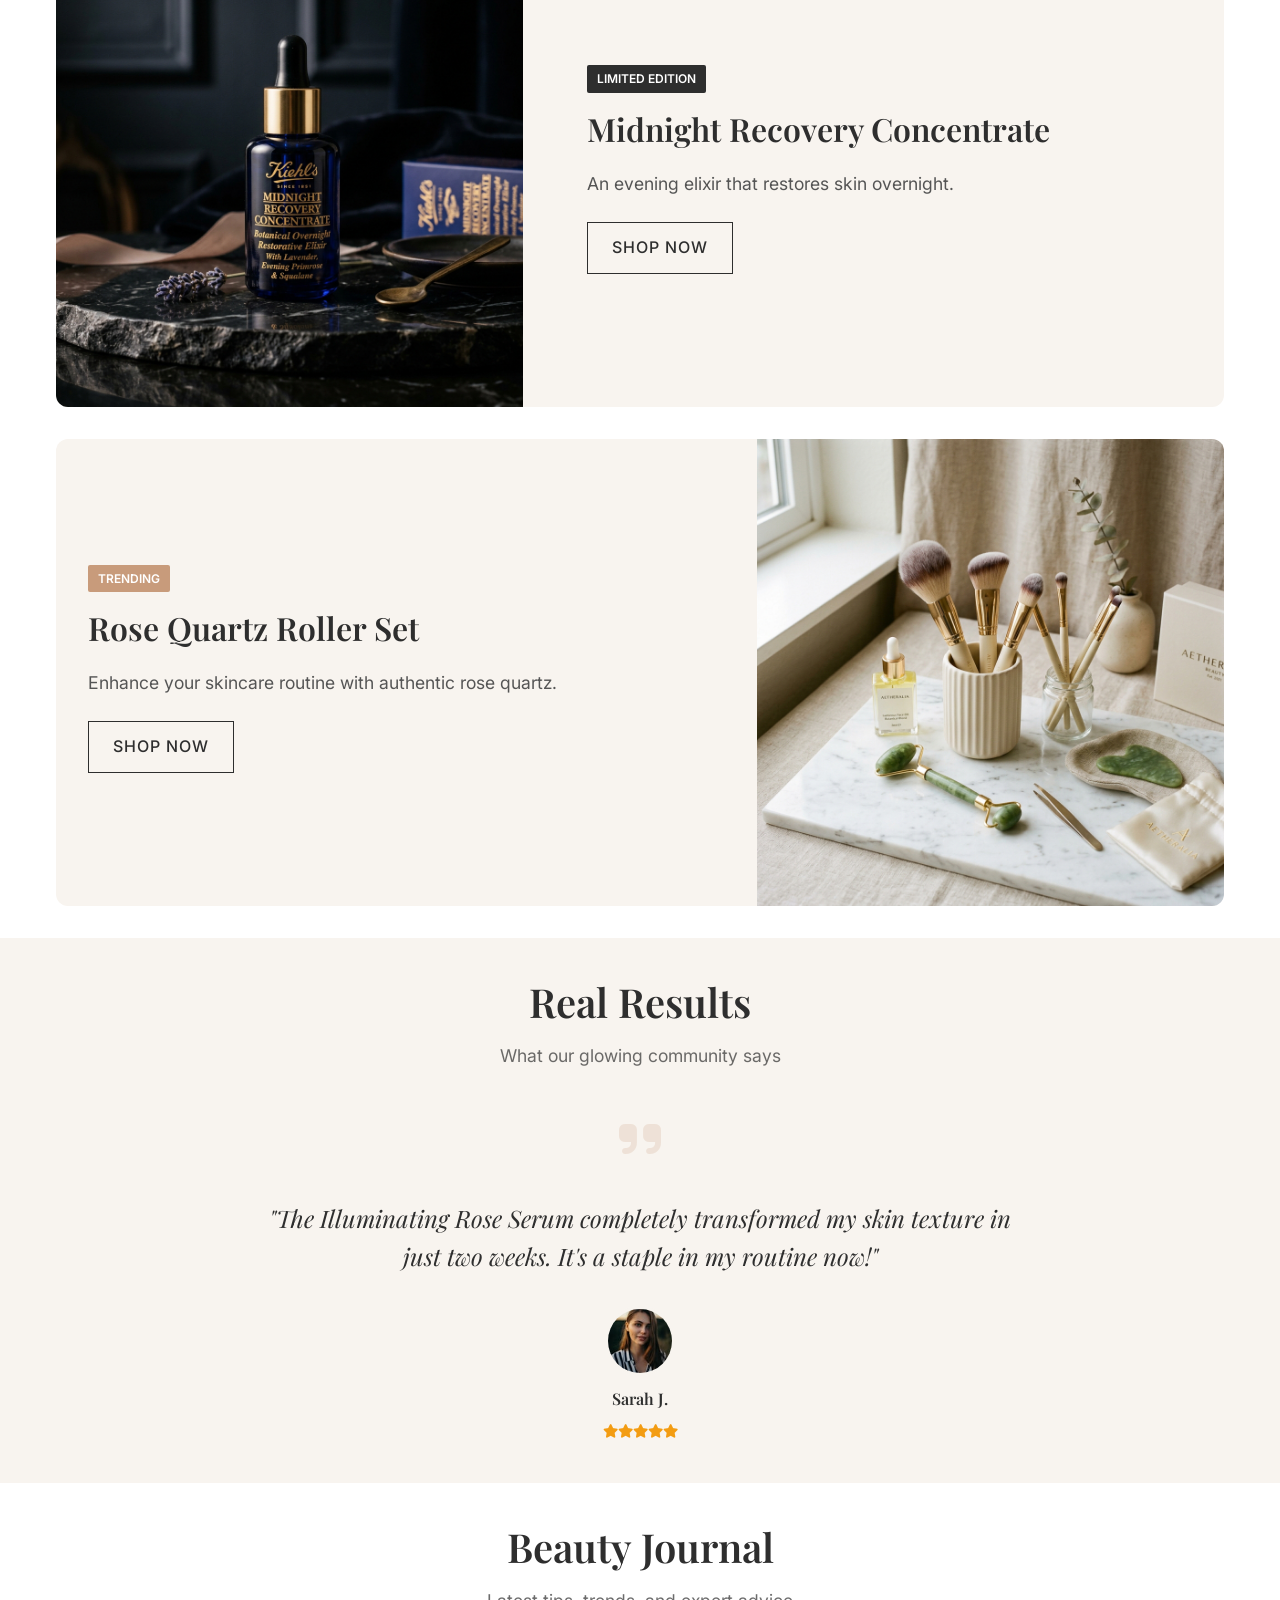
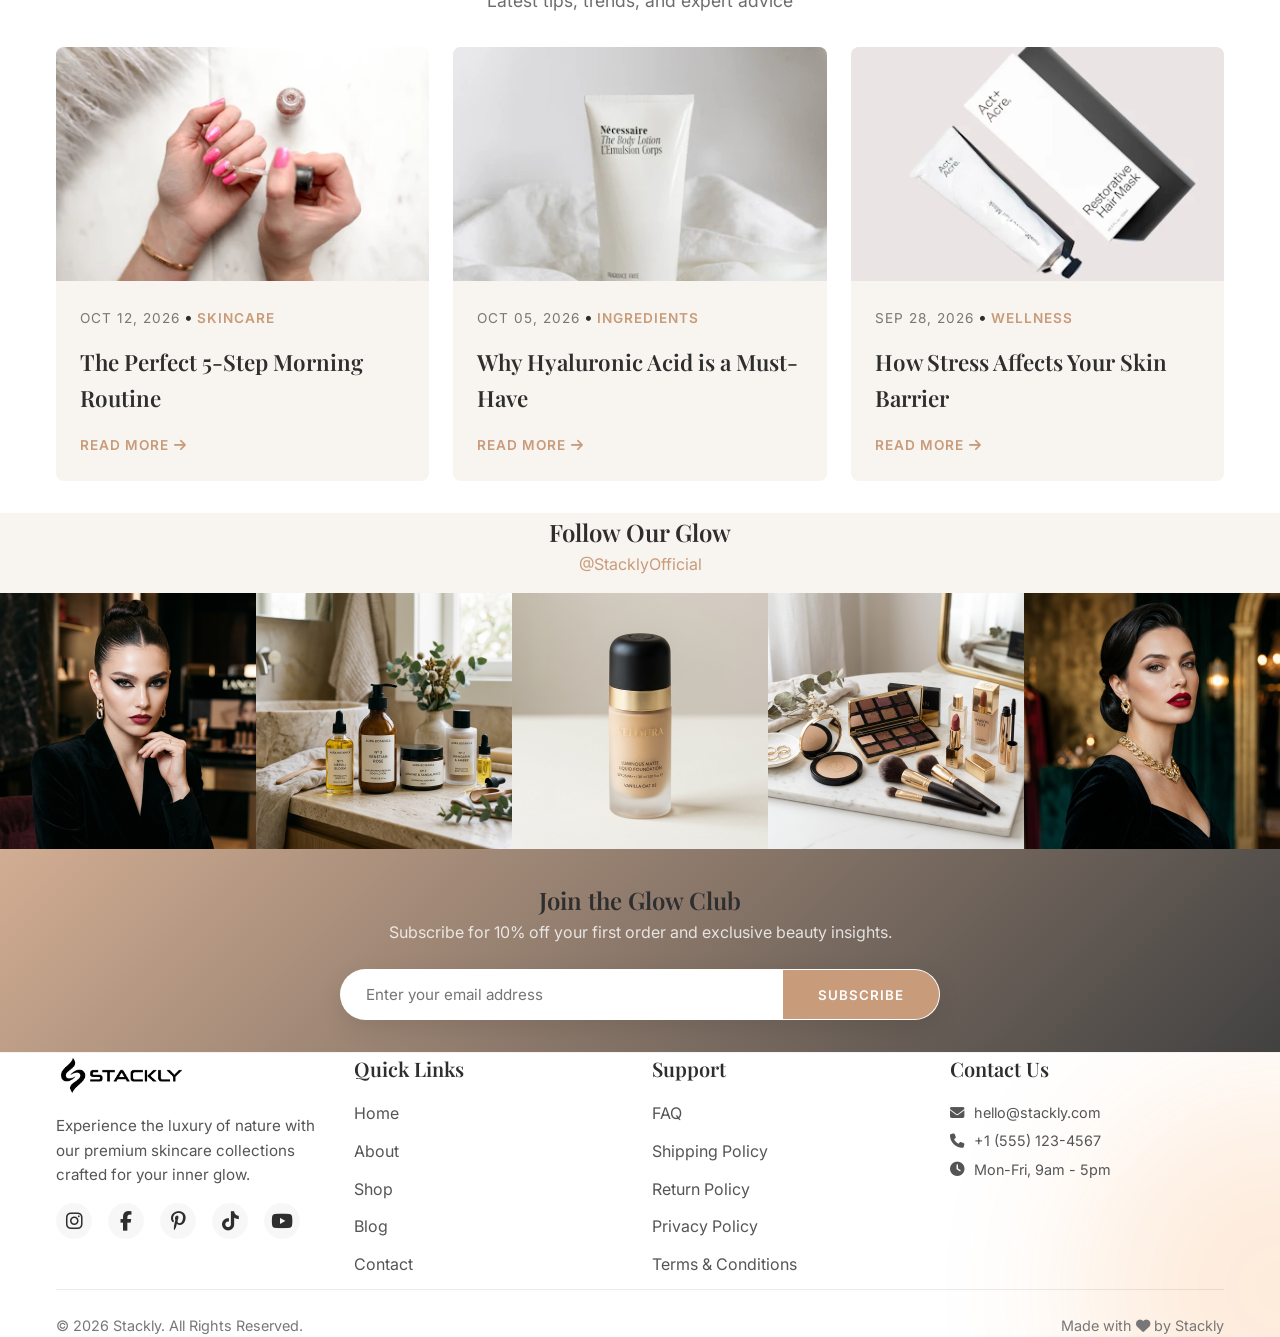
==== commit d56690e7: "Add files via upload" ====
--- a/index.html
+++ b/index.html
@@ -303,10 +303,9 @@
                             </div>
                             <div class="bs-price-row">
                                 <span class="bs-price">$85.00</span>
-                                <div class="bs-cta-btns">
-                                    <button class="bs-btn-cart add-to-cart"><i class="fa-solid fa-cart-shopping"></i></button>
-                                    <button class="bs-btn-buy btn-buy"><i class="fa-solid fa-bolt"></i> Buy Now</button>
-                                </div>
+                                <div class="bs-cta-btns">
+                                      <button class="bs-btn-buy add-to-cart" style="width: 100%; display: flex; justify-content: center; align-items: center; gap: 8px;"><i class="fa-solid fa-cart-shopping"></i> Add to Cart</button>
+                                  </div>
                             </div>
                         </div>
                     </div>
@@ -346,10 +345,9 @@
                                     <span class="bs-old-price">$65.00</span>
                                     <span class="bs-price">$55.25</span>
                                 </div>
-                                <div class="bs-cta-btns">
-                                    <button class="bs-btn-cart add-to-cart"><i class="fa-solid fa-cart-shopping"></i></button>
-                                    <button class="bs-btn-buy btn-buy"><i class="fa-solid fa-bolt"></i> Buy Now</button>
-                                </div>
+                                <div class="bs-cta-btns">
+                                      <button class="bs-btn-buy add-to-cart" style="width: 100%; display: flex; justify-content: center; align-items: center; gap: 8px;"><i class="fa-solid fa-cart-shopping"></i> Add to Cart</button>
+                                  </div>
                             </div>
                         </div>
                     </div>
@@ -385,10 +383,9 @@
                             </div>
                             <div class="bs-price-row">
                                 <span class="bs-price">$42.00</span>
-                                <div class="bs-cta-btns">
-                                    <button class="bs-btn-cart add-to-cart"><i class="fa-solid fa-cart-shopping"></i></button>
-                                    <button class="bs-btn-buy btn-buy"><i class="fa-solid fa-bolt"></i> Buy Now</button>
-                                </div>
+                                <div class="bs-cta-btns">
+                                      <button class="bs-btn-buy add-to-cart" style="width: 100%; display: flex; justify-content: center; align-items: center; gap: 8px;"><i class="fa-solid fa-cart-shopping"></i> Add to Cart</button>
+                                  </div>
                             </div>
                         </div>
                     </div>
@@ -424,10 +421,9 @@
                             </div>
                             <div class="bs-price-row">
                                 <span class="bs-price">$28.00</span>
-                                <div class="bs-cta-btns">
-                                    <button class="bs-btn-cart add-to-cart"><i class="fa-solid fa-cart-shopping"></i></button>
-                                    <button class="bs-btn-buy btn-buy"><i class="fa-solid fa-bolt"></i> Buy Now</button>
-                                </div>
+                                <div class="bs-cta-btns">
+                                      <button class="bs-btn-buy add-to-cart" style="width: 100%; display: flex; justify-content: center; align-items: center; gap: 8px;"><i class="fa-solid fa-cart-shopping"></i> Add to Cart</button>
+                                  </div>
                             </div>
                         </div>
                     </div>
@@ -462,9 +458,8 @@
                             <div class="bs-price-row">
                                 <span class="bs-price">$38.00</span>
                                 <div class="bs-cta-btns">
-                                    <button class="bs-btn-cart add-to-cart"><i class="fa-solid fa-cart-shopping"></i></button>
-                                    <button class="bs-btn-buy btn-buy"><i class="fa-solid fa-bolt"></i> Buy Now</button>
-                                </div>
+                                      <button class="bs-btn-buy add-to-cart" style="width: 100%; display: flex; justify-content: center; align-items: center; gap: 8px;"><i class="fa-solid fa-cart-shopping"></i> Add to Cart</button>
+                                  </div>
                             </div>
                         </div>
                     </div>
@@ -499,9 +494,8 @@
                             <div class="bs-price-row">
                                 <span class="bs-price">$45.00</span>
                                 <div class="bs-cta-btns">
-                                    <button class="bs-btn-cart add-to-cart"><i class="fa-solid fa-cart-shopping"></i></button>
-                                    <button class="bs-btn-buy btn-buy"><i class="fa-solid fa-bolt"></i> Buy Now</button>
-                                </div>
+                                      <button class="bs-btn-buy add-to-cart" style="width: 100%; display: flex; justify-content: center; align-items: center; gap: 8px;"><i class="fa-solid fa-cart-shopping"></i> Add to Cart</button>
+                                  </div>
                             </div>
                         </div>
                     </div>
@@ -536,9 +530,8 @@
                             <div class="bs-price-row">
                                 <span class="bs-price">$25.00</span>
                                 <div class="bs-cta-btns">
-                                    <button class="bs-btn-cart add-to-cart"><i class="fa-solid fa-cart-shopping"></i></button>
-                                    <button class="bs-btn-buy btn-buy"><i class="fa-solid fa-bolt"></i> Buy Now</button>
-                                </div>
+                                      <button class="bs-btn-buy add-to-cart" style="width: 100%; display: flex; justify-content: center; align-items: center; gap: 8px;"><i class="fa-solid fa-cart-shopping"></i> Add to Cart</button>
+                                  </div>
                             </div>
                         </div>
                     </div>
@@ -574,9 +567,8 @@
                             <div class="bs-price-row">
                                 <span class="bs-price">$42.00</span>
                                 <div class="bs-cta-btns">
-                                    <button class="bs-btn-cart add-to-cart"><i class="fa-solid fa-cart-shopping"></i></button>
-                                    <button class="bs-btn-buy btn-buy"><i class="fa-solid fa-bolt"></i> Buy Now</button>
-                                </div>
+                                      <button class="bs-btn-buy add-to-cart" style="width: 100%; display: flex; justify-content: center; align-items: center; gap: 8px;"><i class="fa-solid fa-cart-shopping"></i> Add to Cart</button>
+                                  </div>
                             </div>
                         </div>
                     </div>
@@ -611,9 +603,8 @@
                             <div class="bs-price-row">
                                 <span class="bs-price">$22.00</span>
                                 <div class="bs-cta-btns">
-                                    <button class="bs-btn-cart add-to-cart"><i class="fa-solid fa-cart-shopping"></i></button>
-                                    <button class="bs-btn-buy btn-buy"><i class="fa-solid fa-bolt"></i> Buy Now</button>
-                                </div>
+                                      <button class="bs-btn-buy add-to-cart" style="width: 100%; display: flex; justify-content: center; align-items: center; gap: 8px;"><i class="fa-solid fa-cart-shopping"></i> Add to Cart</button>
+                                  </div>
                             </div>
                         </div>
                     </div>
--- a/assets/css/style.css
+++ b/assets/css/style.css
@@ -259,6 +259,7 @@
   z-index: 0;
   pointer-events: none;
 }
+  animation: floatShape 8s ease-in-out infinite;
 .shape-left {
   width: 300px;
   height: 300px;
@@ -3147,3 +3148,9 @@
 
 
 
+
+@keyframes floatShape {
+  0% { transform: translateY(0px) rotate(0deg); }
+  50% { transform: translateY(-30px) rotate(15deg); }
+  100% { transform: translateY(0px) rotate(0deg); }
+}
--- a/assets/css/header.css
+++ b/assets/css/header.css
@@ -8,15 +8,29 @@
     top: 0;
     left: 0;
     width: 100%;
-    z-index: 1000;
-    background-color: transparent;
-    transition: background 0.3s ease, padding 0.3s ease, box-shadow 0.3s ease;
+    z-index: 99999;
+    background-color: rgba(255, 255, 255, 0.7);
+    backdrop-filter: blur(10px);
+    -webkit-backdrop-filter: blur(10px);
+    box-shadow: 0 2px 10px rgba(0,0,0,0.05);
+    transition: background 0.3s ease, padding 0.3s ease, box-shadow 0.3s ease, transform 0.5s ease;
+    animation: slideDownHeader 0.8s ease-out forwards;
+}
+
+@keyframes slideDownHeader {
+    from { transform: translateY(-100%); opacity: 0; }
+    to { transform: translateY(0); opacity: 1; }
 }
 
 header.scrolled, header.sticky {
     background-color: rgba(255, 255, 255, 0.95) !important;
-    backdrop-filter: blur(10px);
-    box-shadow: 0 2px 10px rgba(0,0,0,0.05);
+    backdrop-filter: blur(15px);
+    -webkit-backdrop-filter: blur(15px);
+    box-shadow: 0 4px 20px rgba(0,0,0,0.1);
+}
+
+header.scrolled .navbar {
+    padding: 8px 0;
 }
 
 .navbar {
@@ -26,6 +40,7 @@
     padding: 15px 0;
     width: 100%;
     margin: 0 auto;
+    transition: padding 0.3s ease;
 }
 
 /* Logo */
@@ -61,17 +76,35 @@
 }
 
 .nav-links a {
+    position: relative;
     font-size: 0.9rem;
     font-weight: 500;
     text-transform: uppercase;
     letter-spacing: 1px;
     color: var(--color-black, #111) !important;
     text-decoration: none;
-    transition: color 0.3s ease;
+    transition: color 0.3s ease, transform 0.3s ease;
+    display: inline-block;
+}
+
+.nav-links a::after {
+    content: '';
+    position: absolute;
+    width: 0;
+    height: 2px;
+    bottom: -4px;
+    left: 0;
+    background-color: var(--color-rose-gold, #c9956c);
+    transition: width 0.3s ease;
 }
 
 .nav-links a:hover, .nav-links a.nav-active {
     color: var(--color-rose-gold, #c9956c) !important;
+    transform: scale(1.05);
+}
+
+.nav-links a:hover::after, .nav-links a.nav-active::after {
+    width: 100%;
 }
 
 /* Nav Icons Row */
@@ -97,6 +130,22 @@
 /* Cart Badge */
 .cart-icon {
     position: relative;
+}
+
+@keyframes pulseBadge {
+    0% { transform: scale(1); box-shadow: 0 0 0 0 rgba(201, 149, 108, 0.7); }
+    70% { transform: scale(1.1); box-shadow: 0 0 0 6px rgba(201, 149, 108, 0); }
+    100% { transform: scale(1); box-shadow: 0 0 0 0 rgba(201, 149, 108, 0); }
+}
+
+@keyframes bounceCart {
+    0%, 20%, 50%, 80%, 100% { transform: translateY(0); }
+    40% { transform: translateY(-8px); }
+    60% { transform: translateY(-4px); }
+}
+
+.cart-icon.item-added {
+    animation: bounceCart 0.6s ease;
 }
 
 .cart-badge {
@@ -113,6 +162,17 @@
     align-items: center;
     justify-content: center;
     font-weight: bold;
+    animation: pulseBadge 2s infinite;
+}
+
+/* Header Buttons */
+.nav-icons .header-btn {
+    transition: all 0.3s ease !important;
+}
+
+.nav-icons .header-btn:hover {
+    transform: translateY(-2px);
+    box-shadow: 0 4px 12px rgba(0,0,0,0.15);
 }
 
 /* ===== MOBILE HEADER RESPONSIVENESS ===== */
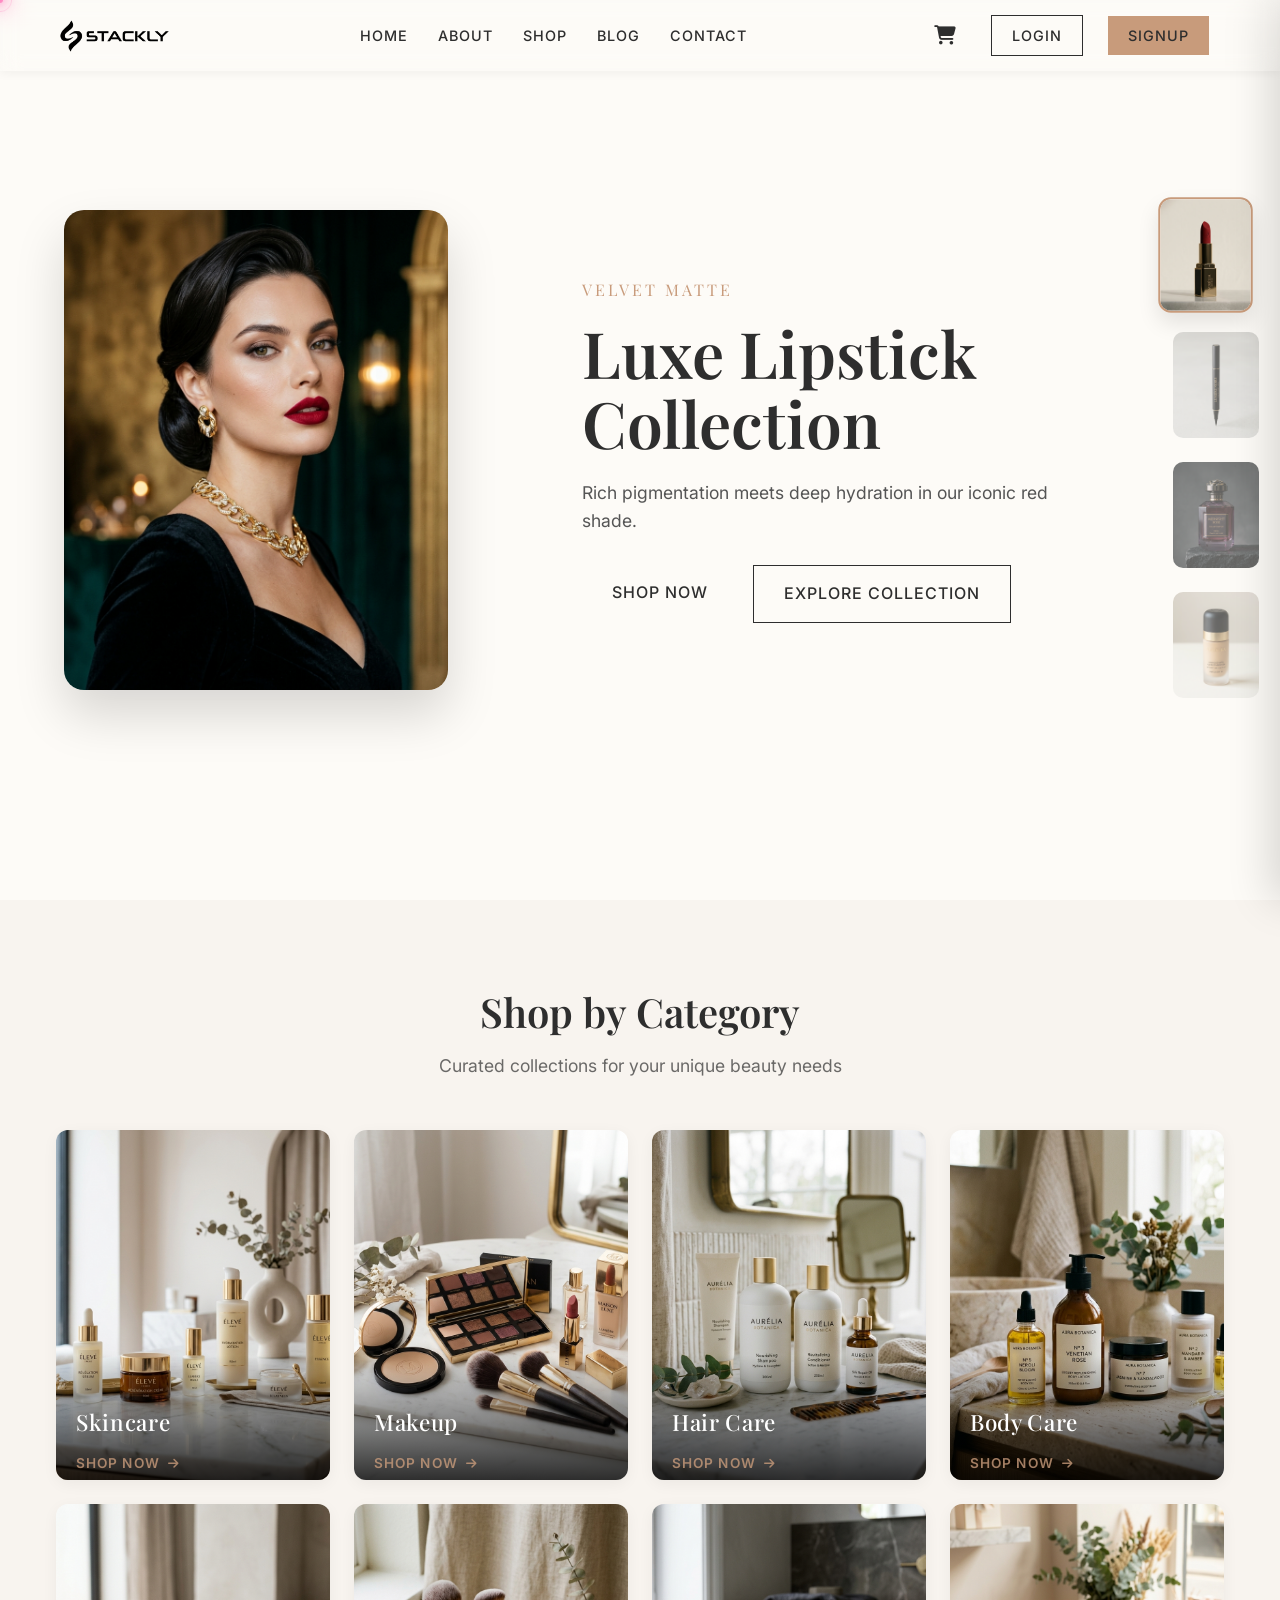
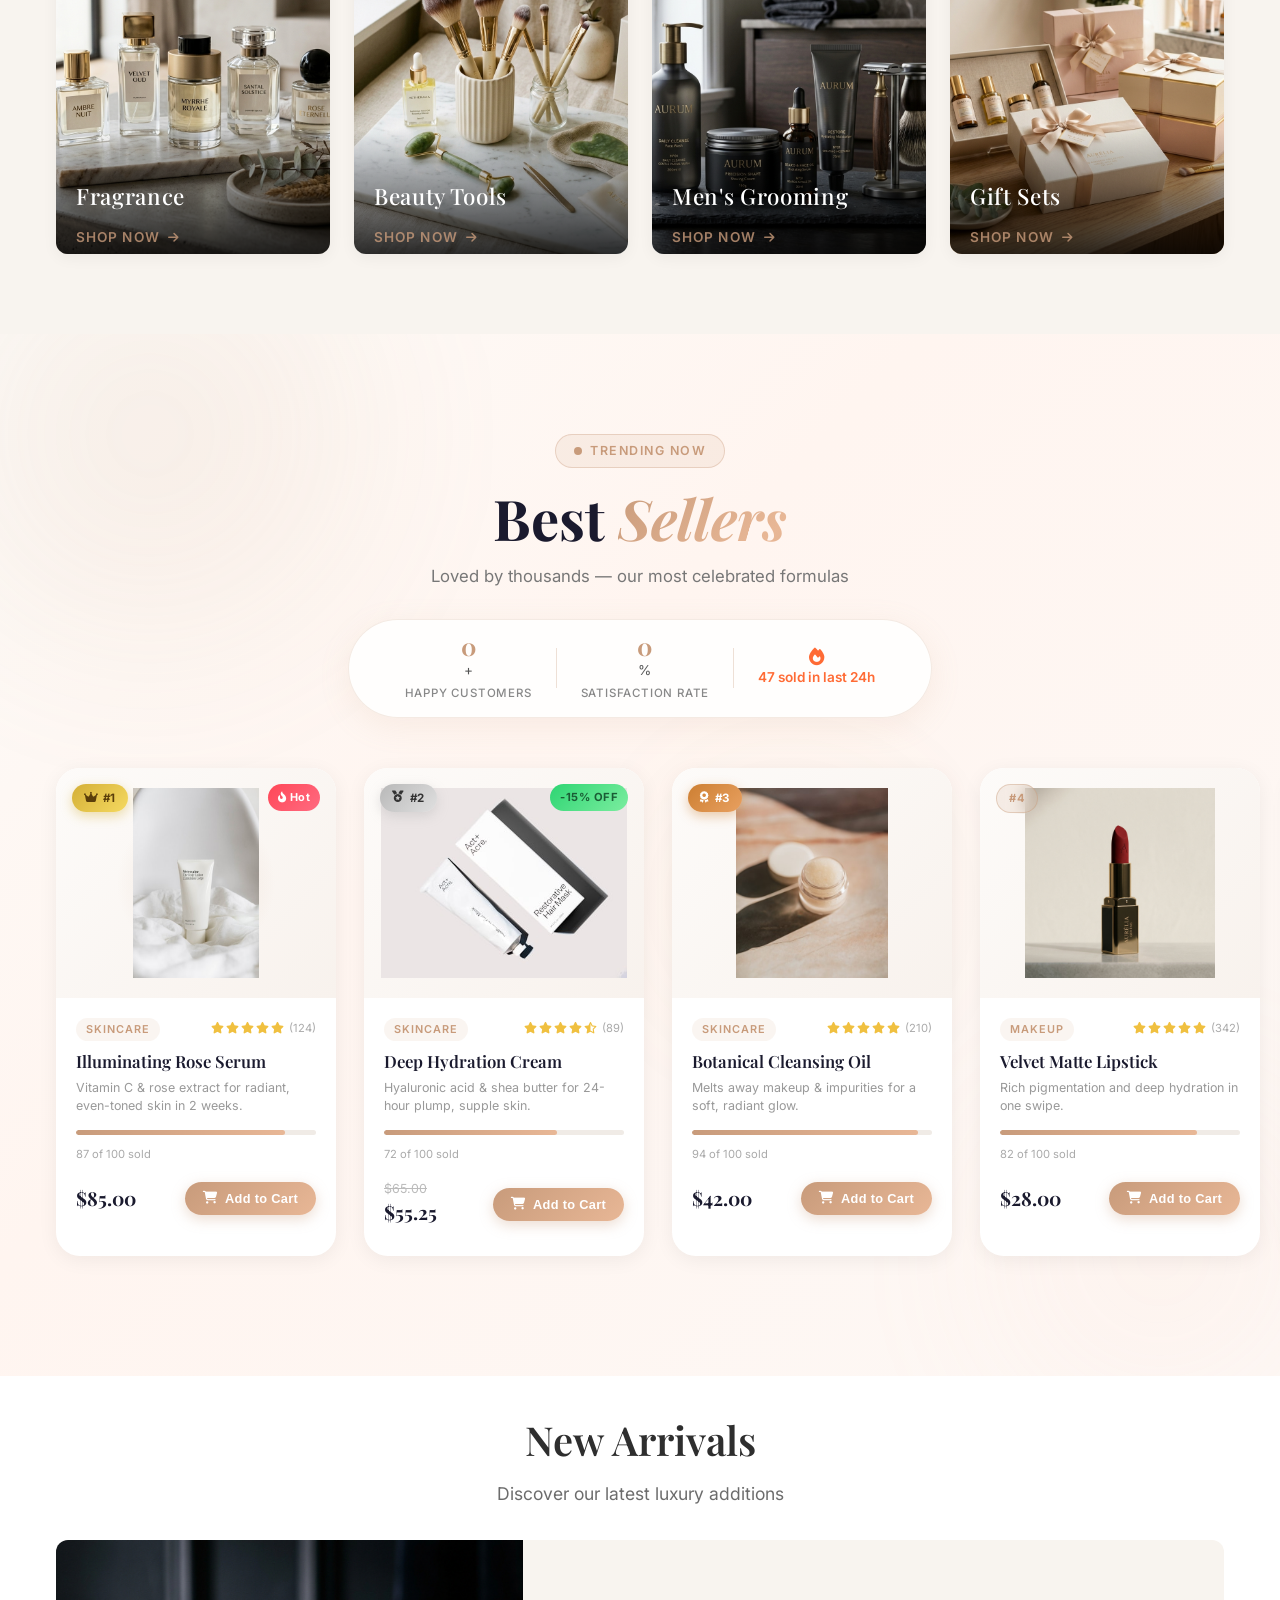
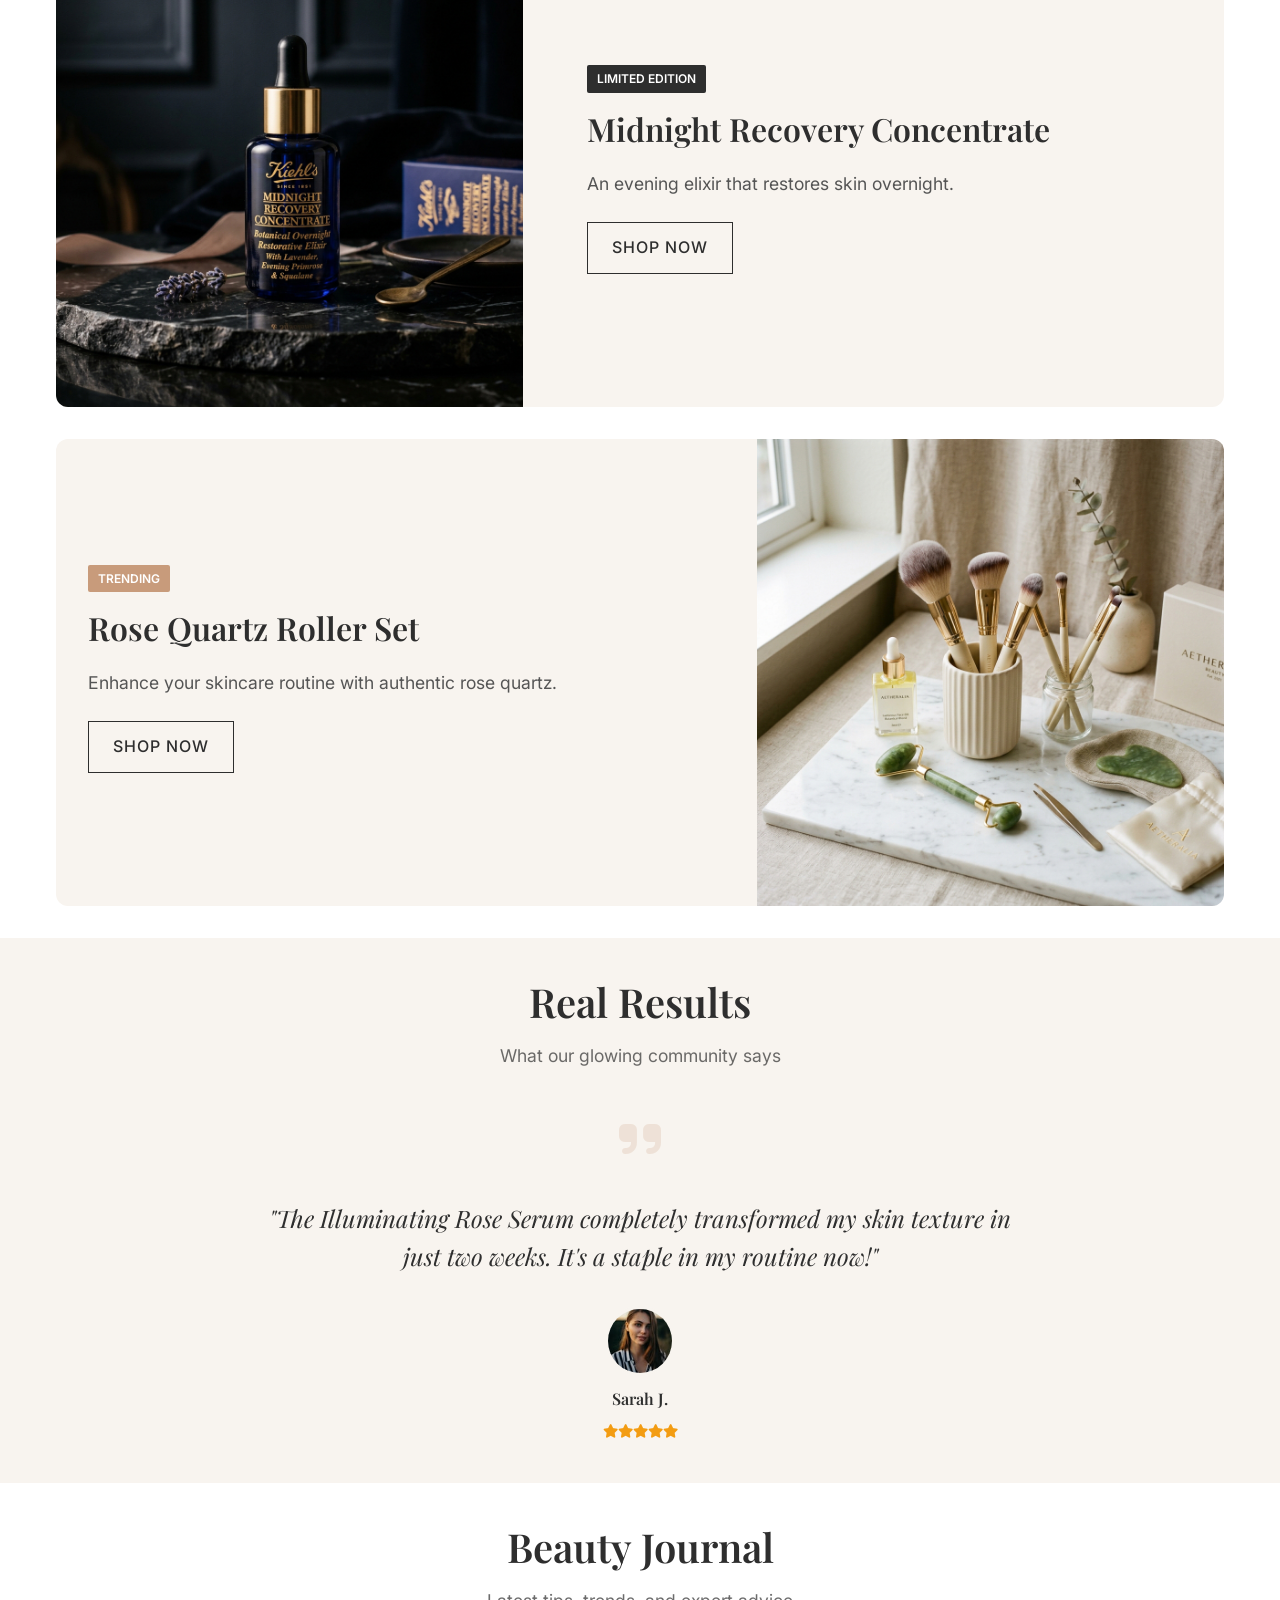
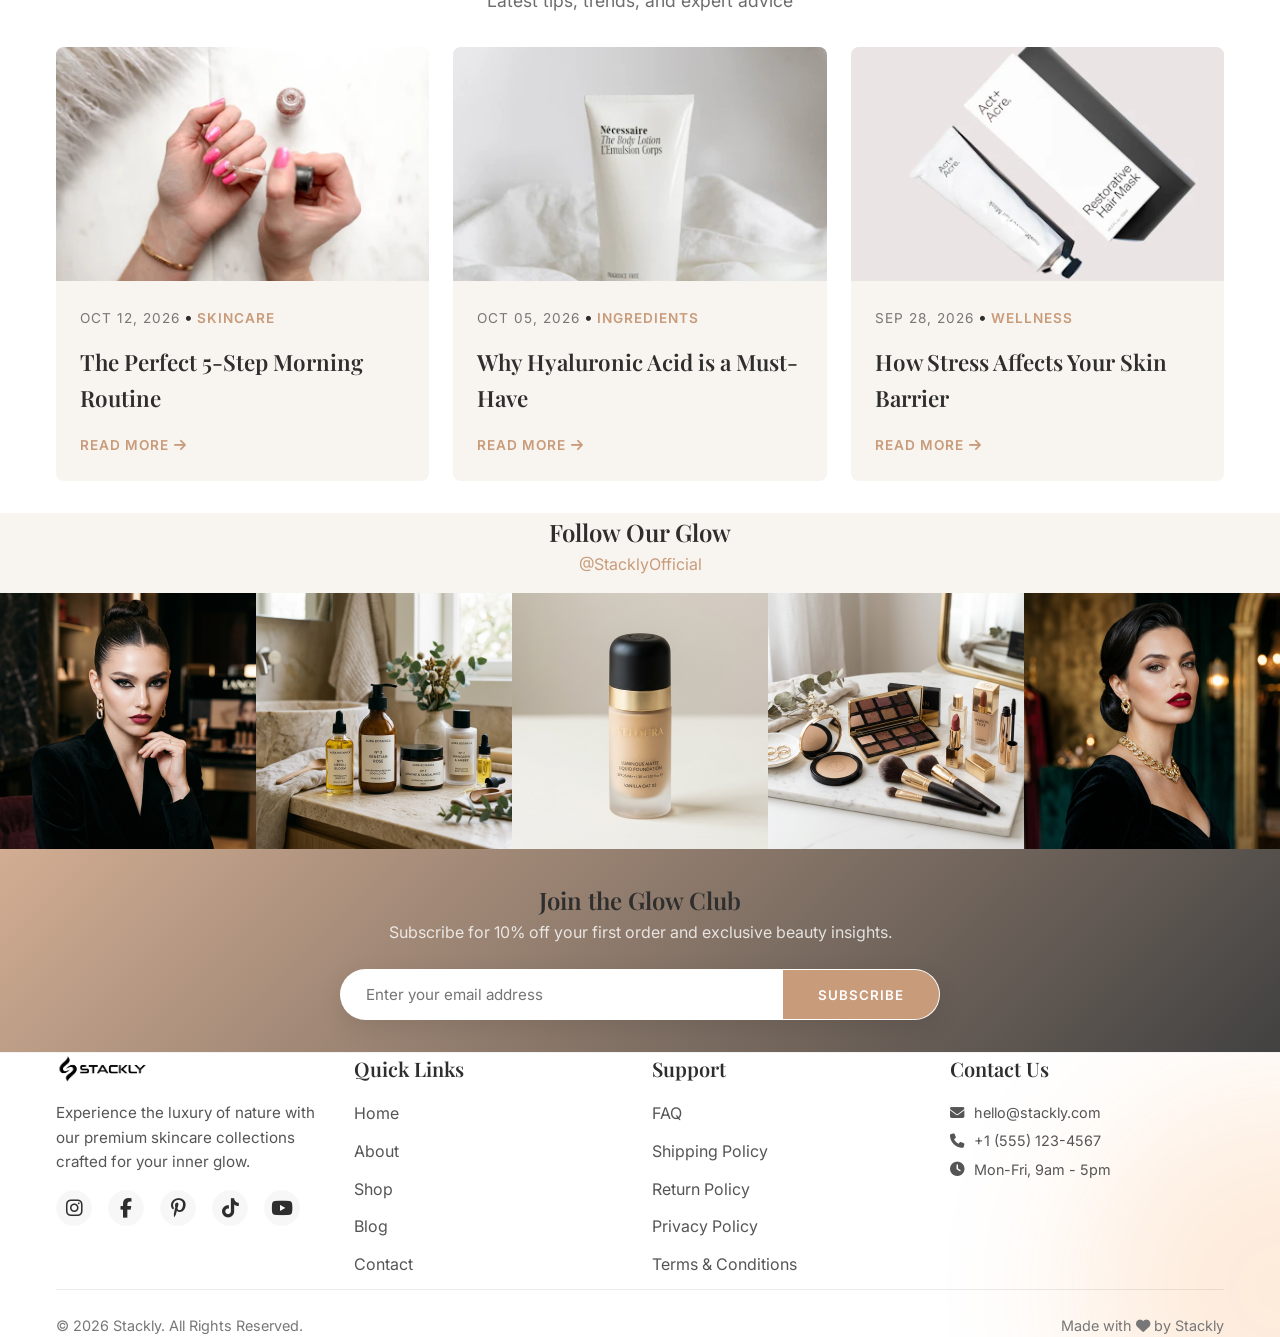
==== commit 9f98d514: "Add files via upload" ====
--- a/index.html
+++ b/index.html
@@ -1,48 +1,44 @@
-<!DOCTYPE html>
-<html lang="en">
-<head>
-    <meta charset="UTF-8">
-    <meta name="viewport" content="width=device-width, initial-scale=1.0">
-    <meta name="description" content="Stackly - Premium Beauty & Skincare Products">
-    <title>Stackly | Premium Beauty</title>
-    
-    <!-- Google Fonts -->
-    <link rel="preconnect" href="https://fonts.googleapis.com">
-    <link rel="preconnect" href="https://fonts.gstatic.com" crossorigin>
-    <link href="https://fonts.googleapis.com/css2?family=Inter:wght@300;400;500;600&family=Playfair+Display:ital,wght@0,400;0,600;0,700;1,400&display=swap" rel="stylesheet">
-    
-    <!-- Font Awesome -->
-    <link rel="stylesheet" href="https://cdnjs.cloudflare.com/ajax/libs/font-awesome/6.4.0/css/all.min.css">
-    
-    <!-- AOS CSS -->
-    <link href="https://unpkg.com/aos@2.3.1/dist/aos.css" rel="stylesheet">
-    
-    <!-- Custom CSS -->
-    <link rel="stylesheet" href="assets/css/style.css?v=2">
-    <link rel="stylesheet" href="assets/css/animations.css?v=2">
-    <link rel="stylesheet" href="assets/css/responsive-fixes.css">
-    <link rel="stylesheet" href="assets/css/category-flip.css">
-    <link rel="stylesheet" href="assets/css/candy.css">
-    <script src="assets/js/header.js"></script>
-    <link rel="stylesheet" href="assets/css/header.css">
-</head>
-<body>
-    <!-- Custom Cursor -->
-    <div class="custom-cursor"></div>
-    <div class="custom-cursor-follower"></div>
-
-    <!-- Header -->
-    <stackly-header></stackly-header>
-
-        <!-- Ultimate Hero Slider Section -->
-        <!-- Ultimate Premium Hero Slider -->
-        <!-- Ultimate Premium Hero Slider -->
-        <!-- Ultimate Premium Hero Slider -->
-        <section class="premium-hero" id="home">
-            <!-- Particles Container -->
-            <div id="hero-particles"></div>
-            
-            <div class="hero-slider-wrapper">
+<!DOCTYPE html>
+<html lang="en">
+<head>
+    <meta charset="UTF-8">
+    <meta name="viewport" content="width=device-width, initial-scale=1.0">
+    <meta name="description" content="Stackly - Premium Beauty & Skincare Products">
+    <title>Stackly | Premium Beauty</title>
+    
+    <!-- Google Fonts -->
+    <link rel="preconnect" href="https://fonts.googleapis.com">
+    <link rel="preconnect" href="https://fonts.gstatic.com" crossorigin>
+    <link href="https://fonts.googleapis.com/css2?family=Inter:wght@300;400;500;600&family=Playfair+Display:ital,wght@0,400;0,600;0,700;1,400&display=swap" rel="stylesheet">
+    
+    <!-- Font Awesome -->
+    <link rel="stylesheet" href="https://cdnjs.cloudflare.com/ajax/libs/font-awesome/6.4.0/css/all.min.css">
+    
+    <!-- AOS CSS -->
+    <link href="https://unpkg.com/aos@2.3.1/dist/aos.css" rel="stylesheet">
+    
+    <!-- Custom CSS -->
+    <link rel="stylesheet" href="assets/css/style.css?v=3">
+    <link rel="stylesheet" href="assets/css/animations.css?v=3">
+    <link rel="stylesheet" href="assets/css/responsive-fixes.css?v=3">
+    <link rel="stylesheet" href="assets/css/category-flip.css?v=3">
+    <link rel="stylesheet" href="assets/css/candy.css?v=3">
+    <script src="assets/js/header.js?v=3"></script>
+    <link rel="stylesheet" href="assets/css/header.css?v=3">
+</head>
+<body>
+    <!-- Custom Cursor -->
+    <div class="custom-cursor"></div>
+    <div class="custom-cursor-follower"></div>
+
+    <!-- Header -->
+    <stackly-header></stackly-header>
+
+    <section class="premium-hero" id="home">
+        <!-- Particles Container -->
+        <div id="hero-particles"></div>
+        
+        <div class="hero-slider-wrapper">
                 <!-- Slide 1 (Lipstick) -->
                 <div class="hero-slide active" data-bg="#fdfbf7">
                     <div class="hero-col-visual">
@@ -1031,3 +1027,4 @@
 
 
 
+
--- a/assets/css/style.css
+++ b/assets/css/style.css
@@ -308,8 +308,7 @@
   margin-bottom: var(--spacing-md);
   text-decoration: none;
 }
-.footer-logo img {
-  height: 45px;
+.footer-logo img { height: 32px;
   width: auto;
 }
 
@@ -604,7 +603,7 @@
 }
 
 .product-grid, .wishlist-grid, .gallery-grid {
-    grid-template-columns: repeat(auto-fill, minmax(220px, 1fr));
+    grid-template-columns: repeat(auto-fill, minmax(min(100%, 220px), 1fr));
 }
 
 @media (max-width: 1024px) {
@@ -659,7 +658,7 @@
     position: fixed;
     top: 0;
     left: 0;
-    width: 100vw;
+    width: 100%;
     height: 100vh;
     background-color: var(--color-beige);
     z-index: 9999;
@@ -1516,7 +1515,7 @@
     line-height: 1;
 }
 .cart-item-qty button:hover { background: var(--color-black); color: #fff; border-color: var(--color-black); }
-.cart-item-qty span { font-size: 0.85rem; font-weight: 600; min-width: 16px; text-align: center; }
+.cart-item-qty span { font-size: 0.85rem; font-weight: 600; min-width: min(100%, 16px); text-align: center; }
 .cart-item-remove {
     background: none;
     border: none;
@@ -2178,7 +2177,7 @@
         width: 100%;
     }
 }
-.menu-overlay { position: fixed; top: 0; left: 0; width: 100vw; height: 100vh; background: rgba(0,0,0,0.5); z-index: 9999; opacity: 0; visibility: hidden; transition: 0.4s ease; }
+.menu-overlay { position: fixed; top: 0; left: 0; width: 100%; height: 100vh; background: rgba(0,0,0,0.5); z-index: 9999; opacity: 0; visibility: hidden; transition: 0.4s ease; }
 .menu-overlay.active { opacity: 1; visibility: visible; }
 body.no-scroll { overflow: hidden; }
 
@@ -2405,7 +2404,7 @@
 .product-actions button {
     width: 40px !important;
     height: 40px !important;
-    min-width: 40px !important;
+    min-width: min(100%, 40px) !important;
     min-height: 40px !important;
     padding: 0 !important;
     margin-bottom: 0 !important;
@@ -2447,7 +2446,7 @@
 .product-actions button {
     width: 40px !important;
     height: 40px !important;
-    min-width: 40px !important;
+    min-width: min(100%, 40px) !important;
     min-height: 40px !important;
     max-width: 40px !important;
     max-height: 40px !important;
@@ -2700,7 +2699,7 @@
 
 /* Product Card */
 .bs-product-card {
-    min-width: 280px;
+    min-width: min(100%, 280px);
     width: 280px;
     flex-shrink: 0;
     position: relative;
@@ -3154,3 +3153,5 @@
   50% { transform: translateY(-30px) rotate(15deg); }
   100% { transform: translateY(0px) rotate(0deg); }
 }
+
+
--- a/assets/css/animations.css
+++ b/assets/css/animations.css
@@ -376,7 +376,7 @@
 /* Product Cards (Best Sellers) */
 .product-grid {
   display: grid;
-  grid-template-columns: repeat(auto-fill, minmax(250px, 1fr));
+  grid-template-columns: repeat(auto-fill, minmax(min(100%, 250px), 1fr));
   gap: var(--spacing-lg);
 }
 
@@ -452,7 +452,7 @@
 .product-actions button {
   width: 40px;
   height: 40px;
-  min-width: 40px;
+  min-width: min(100%, 40px);
   min-height: 40px;
   border-radius: 50%;
   background: #fff;
@@ -536,7 +536,7 @@
 /* Why Choose Us */
 .features-grid {
   display: grid;
-  grid-template-columns: repeat(auto-fit, minmax(250px, 1fr));
+  grid-template-columns: repeat(auto-fit, minmax(min(100%, 250px), 1fr));
   gap: var(--spacing-lg);
 }
 
@@ -671,7 +671,7 @@
 /* Beauty Blog */
 .blog-grid {
   display: grid;
-  grid-template-columns: repeat(auto-fit, minmax(300px, 1fr));
+  grid-template-columns: repeat(auto-fit, minmax(min(100%, 300px), 1fr));
   gap: var(--spacing-lg);
 }
 
@@ -999,3 +999,4 @@
     transition: none !important; 
 }
 
+
--- a/assets/css/responsive-fixes.css
+++ b/assets/css/responsive-fixes.css
@@ -193,10 +193,7 @@
         display: none !important;
     }
 
-    /* ===== MOBILE-ONLY ITEMS ===== */
-    .mobile-only {
-        display: list-item !important;
-    }
+    /* MOBILE-ONLY ITEMS HANDLED BY HEADER.CSS */
 
     .nav-links li.mobile-only a.btn-candy {
         display: flex !important;
@@ -222,6 +219,30 @@
     }
 }
 
+/* ===== EXTREME MOBILE (<= 480px) ===== */
+@media (max-width: 480px) {
+    .luxury-subscribe {
+        flex-direction: column !important;
+        border-radius: 8px !important;
+    }
+    .luxury-subscribe button[type="submit"] {
+        width: 100% !important;
+        border-radius: 8px !important;
+    }
+    .luxury-subscribe input[type="email"] {
+        width: 100% !important;
+        border-radius: 8px !important;
+    }
+    
+    .qv-actions-row {
+        flex-direction: column !important;
+        align-items: stretch !important;
+    }
+    .qv-wish-btn {
+        width: 100% !important;
+    }
+}
+
 /* ===== SMOOTH SCROLLING ===== */
 html {
     scroll-behavior: smooth;
@@ -233,12 +254,7 @@
 }
 
 
-/* Hide mobile-only items on desktop */
-@media (min-width: 993px) {
-    .mobile-only {
-        display: none !important;
-    }
-}
+/* Desktop hiding handled by header.css */
 
 
 /* ===== PROFESSIONAL HAMBURGER MENU ===== */
@@ -560,23 +576,44 @@
 
 /* Force Hero Product Image Visibility on Mobile */
 @media (max-width: 768px) {
+    .premium-hero {
+        height: auto !important;
+        min-height: auto !important;
+    }
+    .hero-slider-wrapper {
+        position: relative !important;
+        height: auto !important;
+        display: grid !important;
+        grid-template-columns: 1fr !important;
+    }
+    .hero-slide {
+        position: relative !important;
+        height: auto !important;
+        grid-area: 1 / 1 !important;
+    }
     .premium-hero .hero-col-visual,
     .premium-hero .hero-model-box {
         display: flex !important;
         visibility: visible !important;
         opacity: 1 !important;
-        z-index: 10 !important;
+        z-index: 2 !important;
     }
     .premium-hero .hero-col-visual {
-        min-height: 250px;
+        min-height: auto !important;
+        height: auto !important;
+        max-height: none !important;
         align-items: center;
         justify-content: center;
         margin-bottom: 20px;
+        padding-top: 20px;
     }
     .premium-hero .hero-model-box {
         height: auto !important;
         min-height: 200px;
         aspect-ratio: 4/5;
+        width: 60% !important;
+        max-width: 250px !important;
+        margin: 0 auto;
     }
 }
 
@@ -602,14 +639,27 @@
     }
 
     /* 3. Product Cards & Grids (1 per row) */
-    .product-grid, .category-grid, .shop-container, .article-grid, .dashboard-grid, .qv-grid, .cart-grid, .checkout-grid {
+    .product-grid, .category-grid, .shop-container, .article-grid, .dashboard-grid, .qv-grid, .cart-grid, .checkout-grid, .bs-product-grid, .horizontal-cards, .blog-container {
         display: grid !important;
         grid-template-columns: 1fr !important;
         gap: 20px !important;
     }
 
+    .bs-product-grid {
+        animation: none !important;
+    }
+
+    .h-card {
+        flex-direction: column !important;
+    }
+
+    .h-card .h-img {
+        width: 100% !important;
+        flex: none !important;
+    }
+
     /* Ensure product cards take full width */
-    .product-card, .category-card, .article-card {
+    .product-card, .category-card, .article-card, .bs-product-card, .pro-category-card {
         width: 100% !important;
         max-width: 100% !important;
         margin: 0 auto !important;
@@ -672,3 +722,34 @@
         padding: 10px 15px !important;
     }
 }
+
+
+
+
+/* Shop Filters Mobile Scroll */
+@media (max-width: 768px) {
+    .shop-filters {
+        flex-wrap: nowrap !important;
+        overflow-x: auto;
+        padding-bottom: 5px;
+        -webkit-overflow-scrolling: touch;
+        width: 100%;
+        scrollbar-width: none; /* Firefox */
+    }
+    .shop-filters::-webkit-scrollbar {
+        display: none; /* Chrome/Safari */
+    }
+    .filter-btn {
+        white-space: nowrap;
+        flex: 0 0 auto;
+    }
+    
+    .blog-container, .blog-main, .sidebar {
+        max-width: 100vw !important;
+        overflow: hidden;
+    }
+    .blog-main * {
+        max-width: 100%;
+        word-wrap: break-word;
+    }
+}
--- a/assets/css/header.css
+++ b/assets/css/header.css
@@ -13,13 +13,13 @@
     backdrop-filter: blur(10px);
     -webkit-backdrop-filter: blur(10px);
     box-shadow: 0 2px 10px rgba(0,0,0,0.05);
-    transition: background 0.3s ease, padding 0.3s ease, box-shadow 0.3s ease, transform 0.5s ease;
+    transition: background 0.3s ease, padding 0.3s ease, box-shadow 0.3s ease;
     animation: slideDownHeader 0.8s ease-out forwards;
 }
 
 @keyframes slideDownHeader {
-    from { transform: translateY(-100%); opacity: 0; }
-    to { transform: translateY(0); opacity: 1; }
+    from { top: -120px; }
+    to { top: 0; }
 }
 
 header.scrolled, header.sticky {
@@ -177,11 +177,17 @@
 
 /* ===== MOBILE HEADER RESPONSIVENESS ===== */
 @media (max-width: 768px) {
+    /* Reduce logo size */
+    .logo img {
+        height: 22px !important;
+    }
+
     /* Mobile Menu Slide in from Right */
     .nav-links {
         position: fixed !important;
         top: 0 !important;
         right: -100% !important;
+        left: auto !important;
         width: 75% !important;
         max-width: 320px !important;
         height: 100vh !important;
@@ -306,3 +312,5 @@
     top: 8px;
     transform: rotate(-135deg);
 }
+
+
